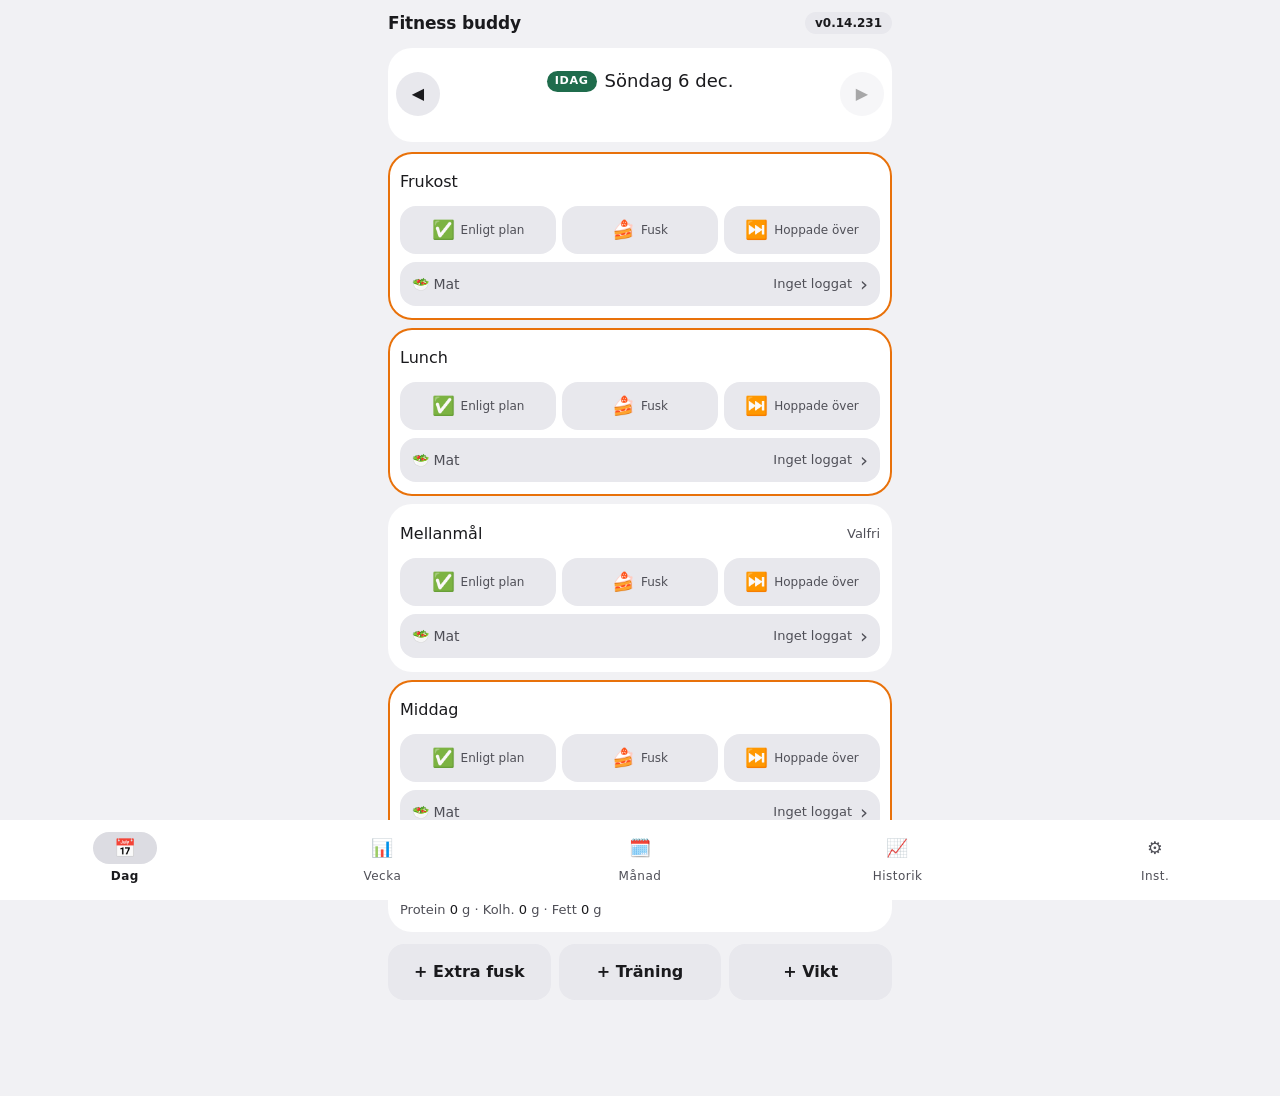
==== simple-nutrition.html @ 31f04234 "Vikt kan tas bort igen (Ta bort i popupen, Ångra); sparade makromål syns i Idag; UI-testerna följer " ====
<!doctype html>
<!-- simple-nutrition v0.14.231 as one file. Generated by tools/build-single.mjs - do not edit; change the source files and rebuild. -->
<html lang="sv">
<head>
  <meta charset="utf-8">
  <meta name="viewport" content="width=device-width, initial-scale=1, maximum-scale=1, viewport-fit=cover">
  <meta http-equiv="Content-Security-Policy" content="default-src 'none'; script-src 'self' 'unsafe-inline'; style-src 'self' 'unsafe-inline'; connect-src 'none'; img-src 'self' data:; object-src 'none'; base-uri 'none'; form-action 'none'; require-trusted-types-for 'script'">
  <meta name="referrer" content="no-referrer">
  <meta name="color-scheme" content="light dark">
  <meta name="theme-color" content="#f1f1f4" media="(prefers-color-scheme: light)">
  <meta name="theme-color" content="#0e0e10" media="(prefers-color-scheme: dark)">
  <title>Fitness buddy</title>
  <link rel="icon" href="[data-uri]">
  <link rel="apple-touch-icon" href="[data-uri]">
  <style>
/* Bara mobil (beslut 2026-11-09): en kolumn, bottenmeny; bredare skärmar visar samma vy centrerad. */
/* Material 3 – shared creator style (see ../STIL.md). Seed colour: #2f7d5b (grön, som follow-diet-tracker – beslut 2026-11-09). */
:root {
  /* M3 roles */
  --primary: #1f6c4c; --on-primary: #ffffff;
  --primary-container: #a8f2cb; --on-primary-container: #002113;
  --surface: #f5fbf5; --surface-container: #e9efe9; --surface-container-high: #e3eae3;
  --secondary-container: #cfe9db; --on-secondary-container: #0b1f15;
  --on-surface: #171d1a; --on-surface-variant: #404943; --outline: #707973; --outline-variant: #c0c9c1;
  /* Legacy names used across the app, mapped onto roles */
  --bg: var(--surface); --card: var(--surface-container); --fg: var(--on-surface); --muted: var(--on-surface-variant);
  --line: var(--outline-variant); --accent: var(--primary); --accent-soft: var(--primary-container);
  /* Semantic outcome colours */
  --ok: #1f6c4c; --dev: #8a5a00; --cheat: #9a4058; --skip: #707973;
  --r-xs: 4px; --r-sm: 8px; --r-md: 12px; --r-lg: 20px; --r-xl: 28px; --r-full: 999px; /* shape scale, see ../STIL.md */
  color-scheme: light dark;
  --font: Roboto, "Roboto Flex", system-ui, -apple-system, "Segoe UI", sans-serif;
}
@media (prefers-color-scheme: dark) {
  :root {
    --primary: #8cd5b0; --on-primary: #003824;
    --primary-container: #005237; --on-primary-container: #a8f2cb;
    --surface: #0e0e10; --surface-container: #1a1a1d; --surface-container-high: #26262a;
    --secondary-container: #3a3a40; --on-secondary-container: #f2f2f4;
    --on-surface: #ececee; --on-surface-variant: #babac1; --outline: #7c7c84; --outline-variant: #34343a;
    --ok: #8cd5b0; --dev: #ffb95c; --cheat: #ffb1c3; --skip: #8c8c94;
  }
}
* { box-sizing: border-box; }
html { -webkit-text-size-adjust: 100%; }
body { margin: 0; background: var(--bg); color: var(--fg); font: 16px/1.5 var(--font);
  padding: env(safe-area-inset-top) 16px calc(96px + env(safe-area-inset-bottom)); max-width: 520px; margin-inline: auto;
  -webkit-tap-highlight-color: transparent; }
button, input { font: inherit; color: inherit; }
button { cursor: pointer; }
:focus-visible { outline: 3px solid var(--primary); outline-offset: 2px; }

/* Top app bar */
#status { padding-top: 8px; font-size: .75rem; color: var(--on-surface-variant); }
#status:empty { display: none; }
#status.error { color: var(--on-surface); font-weight: 600; }
.topbar { display: flex; align-items: center; justify-content: space-between; padding: 12px 0 6px; }
.brand { font-weight: 400; color: var(--on-surface); font-size: 1.375rem; }
.version { font-size: .7rem; font-weight: 500; font-variant-numeric: tabular-nums;
  color: var(--on-primary-container); background: var(--primary-container); }

.stepper { display: flex; align-items: center; gap: 8px; margin-top: 8px; }
.step-title { flex: 1; min-height: 48px; background: none; border: 0; font-weight: 500; font-size: 1.125rem; border-radius: var(--r-md); }
.icon { width: 48px; height: 48px; border-radius: 50%; border: 0; background: var(--surface-container-high); color: var(--on-surface); }
.icon:disabled, .cal-day:disabled { opacity: .38; cursor: default; }
.streak { text-align: center; color: var(--muted); font-size: .875rem; margin-bottom: 8px; }
.plan { background: var(--primary-container); color: var(--on-primary-container); border-radius: var(--r-lg); padding: 12px 16px; margin: 0 0 12px; font-size: .875rem; white-space: pre-wrap; }

/* Cards: tonal surface, no border */
.card { background: var(--card); border: 0; border-radius: var(--r-lg); }
.slots { list-style: none; margin: 0; padding: 0; display: grid; gap: 10px; }
.slot:not(.logged) .slot-head { cursor: default; }
.muted { color: var(--muted); font-size: .875rem; }
.tag { font-size: .8rem; font-weight: 500; padding: 4px 12px; border-radius: var(--r-sm); background: var(--surface-container-high); white-space: nowrap; overflow: hidden; text-overflow: ellipsis; max-width: 65%; }
.tag-followed { color: var(--ok); } .tag-cheat { color: var(--cheat); } .tag-skipped { color: var(--skip); }
.oc-followed.on { color: var(--ok); background: color-mix(in srgb, var(--ok) 18%, var(--card)); }
.oc-cheat.on { color: var(--cheat); background: color-mix(in srgb, var(--cheat) 18%, var(--card)); }
.oc-skipped.on { color: var(--skip); background: color-mix(in srgb, var(--skip) 18%, var(--card)); }

/* Filter chips */
.chips { display: flex; flex-wrap: wrap; gap: 8px; margin-top: 12px; }
.chip { min-height: 32px; padding: 0 16px; border-radius: var(--r-sm); border: 1px solid var(--outline-variant); background: none; font-size: .875rem; font-weight: 500; color: var(--on-surface-variant); }
.chip.on { background: var(--primary-container); border-color: transparent; color: var(--on-primary-container); }
.note { display: grid; gap: 4px; margin-top: 12px; font-size: .8rem; color: var(--muted); }
.note input { min-height: 48px; padding: 0 16px; border-radius: var(--r-sm) var(--r-sm) 0 0; border: 0; border-bottom: 1px solid var(--outline); background: var(--surface-container-high); font-size: 1rem; color: var(--fg); }
.note input:focus { border-bottom: 2px solid var(--primary); outline: none; }
.row-actions { display: flex; justify-content: space-between; margin-top: 8px; }
.link { background: none; border: 0; min-height: 40px; padding: 0 12px; border-radius: var(--r-md); color: var(--primary); font-weight: 500; }
.link.danger { color: var(--cheat); }

.weigh { margin-bottom: 12px; background: var(--primary-container); color: var(--on-primary-container); }
.weigh .muted { color: inherit; opacity: .8; }
.weigh-row { display: flex; align-items: center; gap: 8px; margin-top: 8px; }
.weigh-row input { width: 120px; min-height: 48px; padding: 0 16px; border-radius: var(--r-sm) var(--r-sm) 0 0; border: 0; border-bottom: 1px solid var(--outline); background: var(--surface); font-size: 1.1rem; color: var(--fg); }
.weigh-row input:focus { border-bottom: 2px solid var(--primary); outline: none; }
.saved { color: var(--ok); font-size: .875rem; }
.weigh .saved { color: inherit; }

.extra { width: 100%; min-height: 56px; margin-top: 12px; border-radius: var(--r-md); border: 0; background: var(--surface-container-high); }
.summary { text-align: center; color: var(--muted); margin: 16px 0 8px; }
.summary strong { color: var(--fg); }

/* Navigation bar with pill indicator */
.tabbar { position: fixed; display: flex; justify-content: space-around;
  padding: 12px 4px calc(16px + env(safe-area-inset-bottom)); }
.tab { display: flex; flex-direction: column; align-items: center; font-size: .75rem; font-weight: 500; color: var(--on-surface-variant); min-width: 56px; justify-content: center; text-decoration: none; }
.tab span { display: grid; place-items: center; border-radius: var(--r-md); font-size: 1.1rem; transition: background .2s; }
.tab.on { font-weight: 700; }

@media (prefers-reduced-motion: reduce) { * { transition: none !important; } }

.step-title small { display: block; font-weight: 400; font-size: .8rem; color: var(--muted); }
h2 { font-size: .75rem; font-weight: 500; letter-spacing: .06em; text-transform: uppercase; color: var(--muted); margin: 0 0 8px; }
h2 small { font-weight: 400; font-size: .75rem; text-transform: none; letter-spacing: 0; }
main .card + .card, main .stepper + .card { margin-top: 10px; }
.small { font-size: .875rem; } .center { text-align: center; }
.delta { font-weight: 500; } .delta.down { color: var(--ok); } .delta.up { color: var(--cheat); }

.stats { display: grid; grid-template-columns: repeat(2, minmax(0, 1fr)); gap: 10px; }
.stat { display: grid; justify-items: center; text-align: center; font-size: .8rem; color: var(--muted); }
.stat-n { font-weight: 400; line-height: 1.2; color: var(--fg); font-variant-numeric: tabular-nums; }

.bars { list-style: none; padding: 0; margin: 0; display: grid; gap: 8px; }
.bars li { display: grid; grid-template-columns: 7.5em 1fr 2em; align-items: center; gap: 8px; font-size: .875rem; }
.bar { width: 100%; height: 12px; } .bar rect { fill: var(--dev); rx: 4px; }

.dot { width: 24px; height: 24px; border-radius: 50%; }
.good { background: var(--ok); } .mid { background: var(--dev); } .low { background: var(--cheat); } .none { background: var(--surface-container-high); }

.cal-head, .cal { display: grid; grid-template-columns: repeat(7, minmax(0, 1fr)); gap: 4px; }
.cal-head span { text-align: center; font-size: .75rem; font-weight: 500; color: var(--muted); }
.cal-day { aspect-ratio: 1; border: 0; border-radius: 50%; font-size: .875rem; font-variant-numeric: tabular-nums; position: relative; color: var(--fg); }
.cal-day.good, .cal-day.low, .cal-day.mid { color: var(--surface); }
.cal-day.future { background: none; color: var(--muted); }
.cal-day.is-today { outline: 2px solid var(--primary); outline-offset: 2px; }
.cal-day.weighed::after { content: ''; position: absolute; right: 3px; top: 3px; width: 6px; height: 6px; border-radius: 50%; background: var(--fg); opacity: .7; }
.legend { display: flex; flex-wrap: wrap; align-items: center; gap: 4px 12px; font-size: .75rem; color: var(--muted); margin-top: 12px; }
.lg { display: inline-block; width: 10px; height: 10px; border-radius: 50%; margin-right: -6px; }
.lg-weigh { border-radius: 50%; background: var(--fg); opacity: .7; width: 6px; height: 6px; }

.chart { width: 100%; height: auto; display: block; }
.chart .ax { font-size: 9px; fill: var(--muted); }
.chart .grid { stroke: var(--line); stroke-width: 1; }
.clear-day { margin: 0 0 8px; }
.clear-day .link { font-size: .875rem; }
.good-t { color: var(--ok); } .mid-t { color: var(--dev); } .low-t { color: var(--cheat); }
.chart .w-line { fill: none; stroke: var(--accent); stroke-width: 2.5; stroke-linejoin: round; stroke-linecap: round; }
.w-sum p { margin: 2px 0 0; }
.w-sum .delta:not(.down), .wk-table .delta:not(.down) { color: var(--muted); }
.wk-table { width: 100%; border-collapse: collapse; font-size: .875rem; font-variant-numeric: tabular-nums; }
.wk-table th, .wk-table td { padding: 7px 4px; text-align: right; white-space: nowrap; }
.wk-table th:first-child, .wk-table td:first-child { text-align: left; }
.wk-table thead th { font-weight: 500; color: var(--muted); border-bottom: 1px solid var(--line); }
.wk-table tbody tr { cursor: pointer; border-bottom: 1px solid var(--line); }
.wk-table tbody tr:last-child { border-bottom: 0; }
.wk-open { font-weight: 500; padding: 0; }
.wk-open small { color: var(--muted); font-weight: 400; }

.edit-list { list-style: none; padding: 0; margin: 0; display: grid; gap: 8px; }
.edit-list li { display: flex; gap: 8px; align-items: center; }
.edit-list input, select, textarea { flex: 1; min-height: 48px; padding: 0 16px; border-radius: var(--r-sm) var(--r-sm) 0 0; border: 0; border-bottom: 1px solid var(--outline); background: var(--surface-container-high); font-size: 1rem; color: var(--fg); width: 100%; }
.edit-list input:focus, select:focus, textarea:focus { border-bottom: 2px solid var(--primary); outline: none; }
textarea { padding: 12px 16px; resize: vertical; font: inherit; }
.icon.sm { width: 40px; height: 40px; flex: none; background: none; }
.icon.danger { color: var(--cheat); }
.range { display: grid; gap: 8px; } .range input { width: 100%; accent-color: var(--accent); }
.primary { width: 100%; min-height: 48px; border: 0; border-radius: var(--r-md); background: var(--primary); color: var(--on-primary); font-weight: 500; }

.weigh p { margin: 2px 0 0; }
.extra-w { margin: 8px 0 0; }
.chart .w-dot-extra { fill: var(--card); stroke: var(--accent); stroke-width: 1.5; }

/* ---------- Shared components: <dialog> + snackbar (see ../STANDARD.md) ---------- */
dialog { border: 0; border-radius: var(--r-xl); padding: 24px; width: min(360px, calc(100vw - 32px)); background: var(--surface-container-high); color: var(--on-surface); }
dialog::backdrop { background: rgba(0,0,0,.4); }
dialog h2 { margin: 0 0 4px; font-size: 1.375rem; font-weight: 400; }
.dlg-actions { display: flex; justify-content: flex-end; gap: 8px; margin-top: 16px; }
.dlg-actions button { min-height: 48px; padding: 0 20px; border: 0; border-radius: var(--r-md); font-weight: 500; }
.btn-text { background: transparent; color: var(--primary); }
.btn-danger { background: #ba1a1a; color: #fff; }
.dlg-actions .wd-del { margin-right: auto; color: var(--cheat); }
#snackbar { position: fixed; left: 50%; transform: translateX(-50%); bottom: calc(96px + env(safe-area-inset-bottom)); z-index: 60; display: flex; align-items: center; gap: 8px; width: min(560px, calc(100vw - 32px)); padding: 4px 8px 4px 16px; border-radius: var(--r-sm); background: var(--on-surface); color: var(--surface); box-shadow: 0 4px 12px rgba(0,0,0,.25); }
#snackbar[hidden] { display: none; }
#snack-text { flex: 1; padding: 10px 0; }
#snack-action { min-height: 40px; padding: 0 12px; border: 0; border-radius: var(--r-md); background: transparent; color: var(--primary-container); font-weight: 500; }
#snack-action[hidden] { display: none; }

/* Data: export/import text boxes (U5) */
.btn-filled { background: var(--primary); color: var(--on-primary); }
.data-box { display: grid; gap: 4px; margin-top: 8px; color: var(--muted, inherit); }
.data-box textarea { min-height: 96px; font: .8125rem/1.4 ui-monospace, Consolas, monospace; }
.import-error { color: #ba1a1a; min-height: 1.2em; margin: 4px 0 0; }
@media (prefers-color-scheme: dark) { .import-error { color: #ffb4ab; } }

/* Idag-markering + ihopfälld vikt (se HANDOFF.md) */
.today-badge { display: inline-block; vertical-align: middle; margin-right: 8px; padding: 2px 8px; border-radius: var(--r-sm);
  background: var(--primary); color: var(--on-primary); font-size: .7rem; font-weight: 700; letter-spacing: .06em; }
.stepper.not-today .step-title { color: var(--on-surface-variant); }
.streak { display: flex; justify-content: center; align-items: center; gap: 4px; min-height: 28px; }
.back-today { min-height: 28px; padding: 0 8px; border-radius: var(--r-sm); background: none; color: var(--primary); font-size: .875rem; }main .weigh-done { margin-bottom: 8px; padding: 4px 14px; }
.weigh-done summary { cursor: pointer; min-height: 40px; padding: 0 2px; display: flex; align-items: center; gap: 8px; font-weight: 500; }
.weigh-done summary::-webkit-details-marker { display: none; }
.weigh-done summary::after { content: 'Ändra'; margin-left: auto; color: var(--primary); font-size: .875rem; }
.weigh-done[open] summary::after { content: 'Stäng'; }
.weigh-done .check { color: var(--ok); font-weight: 700; }
.weigh-save { margin-left: 4px; min-height: 40px; padding: 0 16px; background: var(--primary); color: var(--on-primary); font-size: .9375rem; }
main .weigh { padding: 10px 14px; margin-bottom: 8px; }
main .weigh p.small { font-size: .8rem; line-height: 1.35; }
main .weigh-row { margin-top: 6px; }
main .weigh-row input { width: 100px; min-height: 40px; padding: 0 12px; font-size: 1rem; }
.slots:has(.slot.logged) { gap: 6px; }
.slot.logged { padding: 4px 14px; }
.slot.logged .tag { padding: 2px 10px; }
.weigh-done p { margin: 4px 0 0; }
.weigh-done .weigh-row { margin-bottom: 8px; }

/* Träning (se HANDOFF.md) */
.workout-done .w-text { overflow: hidden; text-overflow: ellipsis; white-space: nowrap; }
.workout-done .row-actions { margin: 0 0 6px; }
main .workout-new { margin-bottom: 8px; padding: 10px 14px; }
.workout-new .chips { margin-top: 0; }
.w-cardio input { width: 110px; }
.workout-new .row-actions { align-items: center; margin-top: 4px; }
.workout-new .import-error:empty { display: none; }
.weigh-save:disabled { opacity: .38; cursor: default; }
.workouts:not(:empty) { margin-top: 8px; }
.workouts > .card + .card { margin-top: 0; }
.add-row { display: grid; grid-template-columns: 1fr 1fr 1fr; gap: 8px; }
.add-row { margin-top: 12px; }
.add-row .extra { display: flex; flex-direction: column; align-items: center; justify-content: center; gap: 0; line-height: 1.25;
  margin: 0; min-height: 56px; height: 100%; padding: 6px 8px; }
.add-row .extra:disabled { opacity: .38; cursor: default; }
.extra-train .w-goal { margin: 0; font-size: .75rem; }
.w-goal { margin-left: auto; font-size: .875rem; color: var(--muted); font-weight: 500; font-variant-numeric: tabular-nums; }
.w-goal .reached, .goal-ok { color: var(--ok); }
.goal-h { margin-top: 16px; }
.goal-row + .goal-row { margin-top: 8px; }
.goal-row { display: flex; align-items: center; gap: 12px; margin-top: 12px; }
.goal-row span { flex: 1; } .goal-row select { flex: 0 0 auto; width: auto; }
.edit-list select.w-kind { flex: 0 0 auto; width: auto; padding: 0 8px; }
.cal-day.trained::before { content: ''; position: absolute; left: 50%; bottom: 3px; transform: translateX(-50%); width: 10px; height: 3px; border-radius: var(--r-xs); background: var(--fg); opacity: .7; }
.lg-train { border-radius: var(--r-xs); background: var(--fg); opacity: .7; width: 10px; height: 3px; }

/* Inställningar: hopfällbara sektioner */
main .set-sec { padding: 4px 14px; }
main .set-sec + .set-sec, main .set-sec + .help-wrap, main .set-sec + .card { margin-top: 8px; }
.set-group { margin: 20px 4px 8px; }
.set-sec > summary { display: flex; align-items: center; gap: 8px; min-height: 48px; cursor: pointer; list-style: none; }
.set-sec > summary::-webkit-details-marker { display: none; }
.set-sec > summary::before { content: '▸'; color: var(--muted); transition: transform .15s; }
.set-sec[open] > summary::before { transform: rotate(90deg); }
.set-title { font-weight: 500; }
.set-hint { margin-left: auto; color: var(--muted); font-size: .8125rem; text-align: right; overflow: hidden; text-overflow: ellipsis; white-space: nowrap; max-width: 60%; }
.set-body { padding: 4px 0 12px; }
.set-body > .goal-h:first-child { margin-top: 0; }
main .help-wrap > summary.help-title { padding: 0; margin: 0; }
.help-wrap[open] { padding-bottom: 8px; }

/* Hjälp: in-app manual */
.help-wrap > summary.help-title { padding: 6px 0; min-height: 40px; font-weight: 500; border: 0; }
.help-wrap[open] > summary.help-title { margin-bottom: 4px; }
main .help-wrap { margin-top: 10px; }
.help details { border-top: 1px solid var(--outline-variant); }
.help summary { padding: 13px 0; cursor: pointer; font-weight: 500; }
.help details p { margin: 0 0 8px; font-size: .9375rem; }
.help img.shot { display: block; width: 100%; max-width: 320px; height: auto; margin: 4px 0 12px; border: 1px solid var(--outline-variant); border-radius: var(--r-md); }

/* Data: backup file (U5) – file buttons first, the text boxes folded under "Visa som text" */
.data-actions { display: flex; flex-wrap: wrap; gap: 8px; margin-top: 12px; }
.btn-file { position: relative; display: inline-flex; align-items: center; justify-content: center; flex: 1 1 10rem; min-height: 48px; padding: 0 16px;
  border: 0; border-radius: var(--r-md); background: var(--surface-container-high); color: var(--on-surface); font-weight: 500; cursor: pointer; }
.btn-file.btn-filled { background: var(--primary); color: var(--on-primary); }
.btn-file input { position: absolute; inset: 0; width: 100%; height: 100%; opacity: 0; cursor: pointer; }
.btn-file:focus-within { outline: 3px solid var(--primary); outline-offset: 2px; }
.data-text { margin: 4px 0 8px; }
.data-text > summary { cursor: pointer; min-height: 40px; padding: 8px 0; color: var(--primary); font-weight: 500; }
/* ---------- Simple nutrition: Idag (summa, måltider, poster) ---------- */
.sum-card { margin-top: 8px; }
.sum-top { display: flex; align-items: baseline; justify-content: space-between; gap: 8px; font-variant-numeric: tabular-nums; }
.sum-big { color: var(--muted); font-size: .9375rem; }
.sum-big strong { color: var(--fg); font-weight: 500; }
.sum-left { font-weight: 500; color: var(--ok); }
.sum-left.over { color: var(--dev); background: none; font-weight: 600; }
.kbar { display: block; width: 100%; height: 8px; margin: 8px 0 6px; }
.kbar-bg { fill: var(--surface-container-high); }
.kbar-fill { fill: var(--primary); } .kbar-fill.over { fill: var(--outline); }
.macros { margin: 0; font-size: .8125rem; color: var(--muted); font-variant-numeric: tabular-nums; }
.macros strong { color: var(--fg); font-weight: 500; }
.meals { display: grid; gap: 8px; margin: 8px 0; }
main .meals > .card + .card { margin-top: 0; }
.meal-head { display: flex; justify-content: space-between; align-items: center; min-height: 36px; }
.meal-name { font-weight: 500; }
.meal-kcal { font-variant-numeric: tabular-nums; color: var(--muted); font-size: .875rem; }
.meal.empty { display: flex; align-items: center; justify-content: space-between; }
.meal.empty .meal-head { flex: 1; gap: 8px; justify-content: flex-start; }
.posts { list-style: none; margin: 0; padding: 0; }
.posts li + li { border-top: 1px solid var(--line); }
.post-head, .food-row { display: flex; align-items: center; justify-content: space-between; gap: 8px; width: 100%; min-height: 44px;
  background: none; border: 0; padding: 6px 2px; text-align: left; }
.post-name { min-width: 0; overflow: hidden; text-overflow: ellipsis; }
.post-name small { display: block; color: var(--muted); font-size: .75rem; }
.post-kcal { flex: none; font-variant-numeric: tabular-nums; font-size: .875rem; }
.post.open { background: color-mix(in srgb, var(--primary-container) 35%, transparent); border-radius: var(--r-sm); }
.post-edit { display: grid; grid-template-columns: 1fr 1fr; gap: 8px; padding: 0 4px 6px; }
.post-edit .row-actions, .post-edit .import-error { grid-column: 1 / -1; }
.post-edit .import-error:empty { display: none; }
.field { display: grid; gap: 2px; font-size: .75rem; color: var(--muted); }
.field input, .field select, .pick-row input, .num-in { min-height: 44px; padding: 0 12px; border: 0; border-bottom: 1px solid var(--outline);
  border-radius: var(--r-sm) var(--r-sm) 0 0; background: var(--surface-container-high); font-size: 1rem; color: var(--fg); width: 100%; }
.add-btn { padding: 0 4px; min-height: 36px; font-size: .875rem; }

/* Lägg till */
.add-top { display: flex; align-items: center; gap: 8px; margin: 8px 0; }
.add-title { font-size: 1.125rem; font-weight: 500; margin: 0; }
.segs { display: grid; grid-template-columns: 1fr 1fr; border: 1px solid var(--outline); border-radius: var(--r-md); overflow: hidden; margin-bottom: 8px; }
.seg { min-height: 40px; border: 0; background: none; font-weight: 500; font-size: .875rem; }
.seg + .seg { border-left: 1px solid var(--outline); }
.seg.on { background: var(--primary-container); color: var(--on-primary-container); }
.search { width: 100%; min-height: 48px; padding: 0 16px; margin-bottom: 8px; border: 0; border-bottom: 1px solid var(--outline);
  border-radius: var(--r-sm) var(--r-sm) 0 0; background: var(--surface-container-high); font-size: 1rem; color: var(--fg); }
.search:focus, .field input:focus, .pick-row input:focus, .num-in:focus { border-bottom: 2px solid var(--primary); outline: none; }
.results { padding: 4px 12px; }
.results > .muted { margin: 8px 0; }
.pick h2 { font-size: 1.125rem; text-transform: none; letter-spacing: 0; color: var(--fg); font-weight: 500; }
.pick .chips { margin-top: 4px; }
.pick-row { display: flex; align-items: center; gap: 8px; margin-top: 12px; }
.pick-row input { width: 110px; flex: none; font-size: 1.25rem; }
.unit-chips { margin-top: 0; }
.pick-sum { font-size: 1.25rem; font-weight: 500; margin: 12px 0 0; font-variant-numeric: tabular-nums; }
.pick .row-actions { align-items: center; margin-top: 12px; }
.pick .import-error:empty { display: none; }
.num-in { width: 120px; flex: none; }

/* Rätter, egna produkter, sökord (v0.2–v0.4) */
.segs3 { grid-template-columns: 1fr 1fr 1fr; }
.dish-ed .segs { margin: 12px 0 0; }
.dish-nums { display: grid; grid-template-columns: 1fr 1fr; gap: 8px; margin-top: 10px; }
.dish-h { margin: 16px 0 6px; }
.ing-name { flex: 1; min-width: 0; overflow-wrap: anywhere; font-size: .9375rem; line-height: 1.3; }
.edit-list input.ing-g { flex: 0 0 76px; width: 76px; padding: 0 8px; text-align: right; min-height: 40px; }
.dish-sum { margin: 12px 0 0; font-variant-numeric: tabular-nums; }
.dish-sum strong { font-size: 1.25rem; font-weight: 500; }
.dish-sum small { display: block; color: var(--muted); }
.guide { margin-top: 12px; border-top: 1px solid var(--line); }
.guide summary { cursor: pointer; min-height: 40px; padding: 8px 0; color: var(--primary); font-weight: 500; }
.guide ol { margin: 0 0 8px; padding-left: 20px; font-size: .875rem; }
.dish-ed .row-actions { align-items: center; margin-top: 12px; }
.dish-ed .import-error:empty, .set-body .import-error:empty { display: none; }
.own-row { display: flex; align-items: center; gap: 8px; padding: 4px 0; }
.own-row .post-name { flex: 1; }
.own-form { display: grid; grid-template-columns: repeat(4, minmax(0, 1fr)); gap: 6px; margin-top: 8px; }
.own-form input { min-height: 44px; padding: 0 8px; border: 0; border-bottom: 1px solid var(--outline); border-radius: var(--r-sm) var(--r-sm) 0 0;
  background: var(--surface-container-high); font-size: .9375rem; color: var(--fg); width: 100%; }
.own-form #f-name { grid-column: 1 / -1; }
.own-form #f-unit, .own-form #f-ug { grid-column: span 2; }
.small-link { font-size: .8125rem; padding: 0 4px; min-height: 36px; margin-top: 4px; }
.pick .pick-row + .pick-row { margin-top: 8px; }
.pick .pick-row #alias-word { width: auto; flex: 1; font-size: 1rem; }
.over { background: var(--outline); }
.cal-day.over { color: var(--surface); }
.wk-table td .delta { font-weight: 400; }
.meal-head { gap: 8px; }
.meal-head .meal-name { flex: 1; }
.meal-dish { min-height: 32px; min-width: 40px; padding: 0 6px; border: 0; border-radius: var(--r-md); background: var(--surface-container-high); font-size: .875rem; }

/* Vanor i fokus (beslut 2026-11-09): utfall per måltid som i follow-diet-tracker, maten hopfälld under */
.hab { display: grid; grid-template-columns: repeat(3, minmax(0, 1fr)); gap: 6px; margin: 6px 0 4px; }
.hab-b { display: flex; align-items: center; justify-content: center; gap: 6px; min-height: 48px; border: 0; border-radius: var(--r-md); background: var(--surface-container-high); font-size: 1.15rem; transition: transform .1s; }
.hab-b small { font-size: .75rem; font-weight: 500; color: var(--muted); }
.hab-b:active { transform: scale(.96); }
.hab-b.on { box-shadow: inset 0 0 0 2px currentColor; }
.hab-b.on small { color: inherit; }
.hab-b.oc-followed.on { color: var(--ok); background: color-mix(in srgb, var(--ok) 18%, var(--card)); }
.hab-b.oc-cheat.on { color: var(--cheat); background: color-mix(in srgb, var(--cheat) 18%, var(--card)); }
.hab-b.oc-skipped.on { color: var(--skip); background: color-mix(in srgb, var(--skip) 18%, var(--card)); }
.hab-chips { margin: 6px 0 4px; }
.hab-note { width: 100%; min-height: 40px; margin: 4px 0; padding: 0 12px; border: 0; border-bottom: 1px solid var(--outline); border-radius: var(--r-sm) var(--r-sm) 0 0; background: var(--surface-container-high); color: var(--fg); font-size: .9375rem; }
.meal { padding: 8px 14px 4px; }
.meal-food { margin-top: 6px; }
.meal-food > summary { display: flex; align-items: center; gap: 8px; cursor: pointer; list-style: none; }
.meal-food > summary::-webkit-details-marker { display: none; }
.meal-food > summary::before { transition: transform .15s; }
.meal-food[open] > summary::before { transform: rotate(90deg); }
.meal-food > summary .meal-kcal { margin-left: auto; }
.meal-foot { display: flex; align-items: center; justify-content: space-between; gap: 8px; padding-bottom: 4px; }
.meal-foot .meal-dish { font-size: .8125rem; padding: 0 10px; }
.extra-card .meal-head { gap: 8px; }
.extra-card .meal-head .icon { margin-left: auto; }
.sum-card { padding: 8px 14px; }
.sum-big strong { font-size: 1.25rem; }
.set-group-wrap { margin-top: 10px; }
.set-group-wrap > summary.set-group { display: flex; align-items: center; gap: 8px; min-height: 48px; margin: 0; padding: 0 4px; cursor: pointer; list-style: none; font-size: .875rem; }
.set-group-wrap > summary::-webkit-details-marker { display: none; }
.set-group-wrap > summary::before { content: "▸"; color: var(--muted); transition: transform .15s; }
.set-group-wrap[open] > summary::before { transform: rotate(90deg); }
.set-gtitle { color: var(--fg); font-weight: 500; }
main .set-group-wrap > .card + .card, main .set-group-wrap > .set-sec + .set-sec { margin-top: 10px; }
.set-group-wrap[open] { padding-bottom: 4px; }
.save-row { display: flex; justify-content: flex-end; margin-top: 8px; }
.goal-row .weigh-save { flex: none; }
.back-today { border: 0; font-weight: 500; }
.back-today:hover { background: var(--surface-container-high); }
.wk-table td:first-child { width: 3.5em; }
/* Inget i vyerna får bli bredare än skärmen (sidledsrullning på mobil, 2026-11-10). */
main, main .card, main section, .edit-list li > * { min-width: 0; }
main { overflow-wrap: anywhere; }
html, body { overflow-x: clip; }
/* Kortordning (v0.6.0) */
.lay-list li { min-height: 44px; }
.lay-name { flex: 1; min-width: 0; font-size: .9375rem; }
.lay-list li.l-off .lay-name { color: var(--muted); text-decoration: line-through; }
.lay-list .lay-eye { color: var(--primary); }
.lay-list li.l-off .lay-eye { color: var(--muted); }
.set-body > .lay-h:first-of-type { margin-top: 8px; }
/* Ifylld måltid hopfälld till en rad (v0.5.10) */
/* Kompakt viktkort (v0.5.14) – Vecka och Trend */
main .w-card { padding: 10px 14px; }
.w-row { display: flex; align-items: baseline; gap: 10px; font-variant-numeric: tabular-nums; }
.w-label { font-size: .75rem; font-weight: 500; letter-spacing: .06em; text-transform: uppercase; color: var(--muted); }
.w-now { font-size: 1.375rem; font-weight: 500; }
.w-chg { margin-left: auto; font-size: 1rem; font-weight: 500; }
.w-chg small { color: var(--muted); font-weight: 400; font-size: .8125rem; }
.w-card .delta:not(.down) { color: var(--muted); }
.w-sub { margin: 0; font-size: .8125rem; color: var(--muted); }
.w-sub.kd-down { color: var(--ok); }
.w-card .chart { margin-top: 8px; }
.w-card .legend { margin-top: 4px; }
dialog h2 { text-transform: none; letter-spacing: 0; color: var(--fg); }
.bk-status { margin: 12px 0 0; font-size: .875rem; font-weight: 500; }
.bk-status small { display: block; font-weight: 400; color: var(--dev); }
/* Historik: följsamhet i viktkortet (v0.6.2) */
.ov-stats { display: grid; grid-template-columns: repeat(4, minmax(0, 1fr)); gap: 4px; margin-top: 10px; padding-top: 10px; border-top: 1px solid var(--line); text-align: center; }
.w-card > .ov-stats:first-child { margin-top: 0; padding-top: 0; border-top: 0; }
.ov-s strong { display: block; font-size: 1.25rem; font-weight: 500; line-height: 1.3; font-variant-numeric: tabular-nums; }
.ov-s span { font-size: .75rem; color: var(--muted); }
.w-spark { flex: 1; min-width: 40px; height: 26px; align-self: center; }
.w-spark .sp-wk { stroke: var(--line); stroke-width: 1; vector-effect: non-scaling-stroke; stroke-dasharray: 2 2; }
.w-spark .sp-line { fill: none; stroke: var(--accent); stroke-width: 1.5; vector-effect: non-scaling-stroke; stroke-linejoin: round; opacity: .8; }
/* Punkter som noll-långa linjer med runda ändar – förblir runda trots preserveAspectRatio=none (v0.5.17) */
.w-spark .sp-base, .w-spark .sp-last { stroke-linecap: round; vector-effect: non-scaling-stroke; }
.w-spark .sp-base { stroke: var(--muted); stroke-width: 6px; }
.w-spark .sp-last { stroke: var(--accent); stroke-width: 8px; }
.w-spark + .w-chg { margin-left: 0; }
.day-table { table-layout: fixed; }
.day-table th:nth-child(1), .day-table td:nth-child(1) { width: 2.8em; }
.day-table th:nth-child(2), .day-table td:nth-child(2) { width: 3.6em; }
.day-table th:nth-child(4), .day-table td:nth-child(4) { width: 3.6em; }
.day-table th:nth-child(5), .day-table td:nth-child(5) { width: 3.2em; }
.day-table th:nth-child(3), .day-table td.dt-train { text-align: left; overflow: hidden; text-overflow: ellipsis; padding-left: 8px; }
.day-table tr.is-today td:first-child { color: var(--primary); }
.meal-done { padding: 2px 14px; }
.meal-empty { padding: 2px 14px; }
.meal-done > summary { list-style: none; cursor: pointer; min-height: 48px; }
.meal-empty > summary { list-style: none; cursor: pointer; min-height: 48px; }
.meal-done > summary::-webkit-details-marker { display: none; }
.meal-empty > summary::-webkit-details-marker { display: none; }
.meal-empty > summary { justify-content: flex-start; }
.meal-empty > summary .fill-tag { margin-left: auto; }
.meal-empty > summary::after { content: "▸"; color: var(--muted); }
.meal-empty:not(:has(.fill-tag)) > summary::after { margin-left: auto; }
.meal-empty[open] { padding: 8px 14px 4px; }
.meal-empty[open] > summary::after { content: "▾"; }
.meal-done > summary .meal-name { min-width: 0; }
.meal-done > summary .tag { max-width: 45%; flex: none; }
.meal-done > summary .meal-kcal { flex: none; }
.meal-done .meal-what { display: block; font-size: .8125rem; font-weight: 400; color: var(--muted); overflow: hidden; text-overflow: ellipsis; white-space: nowrap; }
.meal-done[open] { padding: 8px 14px 4px; }
.meal-done[open] .meal-what { display: none; }
/* Loggad mat syns tydligt i hopfälld rad */
.meal-food > summary .food-label { min-width: 0; overflow: hidden; text-overflow: ellipsis; white-space: nowrap; }
.meal-food.has-food > summary { color: var(--fg); font-weight: 500; }
.meal-food.has-food > summary .meal-kcal { color: var(--ok); font-weight: 500; flex: none; }
/* Lägg till: fyra flikar och Utemat (F3) */
.segs4 { grid-template-columns: repeat(4, minmax(0, 1fr)); }
.segs4 .seg { padding: 0 2px; }
/* Snabbval och fusknivåer (v0.9) */
.qsegs { margin: 4px 0 6px; }
.lvl { margin: 4px 0; }
.lvl-h { margin: 6px 0 0; font-size: .8125rem; color: var(--muted); }
.lvl .food-row.on { background: color-mix(in srgb, var(--cheat) 14%, transparent); border-radius: var(--r-sm); }
.lvl .food-row.on .post-name { color: var(--cheat); font-weight: 500; }
.check { display: flex; align-items: center; gap: 12px; min-height: 48px; margin: 4px 0; font-size: 1rem; color: var(--on-surface); cursor: pointer; }
.check input { width: 20px; height: 20px; margin: 0; accent-color: var(--primary); }
#pw-dialog [hidden] { display: none; }
/* v0.12.0: backup password – hidden username for password managers, colour-coded preview (colour is an extra cue only). */
.sr-only { position: absolute; width: 1px; height: 1px; padding: 0; margin: -1px; overflow: hidden; clip: rect(0 0 0 0); white-space: nowrap; border: 0; }
.pw-preview-row { display: flex; align-items: center; gap: 8px; }
.pw-preview { flex: 1; margin: 0; font-family: ui-monospace, Consolas, monospace; font-variant-numeric: slashed-zero; font-size: 1.05rem; letter-spacing: .04em; overflow-wrap: anywhere; }
.pw-digit { color: var(--primary); font-weight: 700; }
.pw-special { color: var(--dev); font-weight: 700; }
/* v0.14: Egen uppskattning i Snabbval */
.est-grid { display: grid; grid-template-columns: repeat(2, minmax(0, 1fr)); gap: 8px; margin: 8px 0; }
.est-field { display: grid; gap: 2px; font-size: .85rem; color: var(--muted, inherit); }
.est-field input { width: 100%; box-sizing: border-box; }
#est-name { box-sizing: border-box; }
.est-field { min-width: 0; }
.est-tip { margin: 0 0 8px; }
.pwd-show { margin: 4px 0; padding: 8px 12px; border-radius: var(--r-md); background: var(--surface-container-high); font-family: ui-monospace, monospace; font-size: 1rem; letter-spacing: .04em; overflow-wrap: anywhere; -webkit-user-select: text; user-select: text; }
.welcome-actions { display: flex; flex-wrap: wrap; gap: 8px; margin: 16px 0 4px; }
.welcome-actions > * { flex: 1 1 12rem; text-align: center; }

/* Sparat backup-lösenord: en liten ruta med Visa/Byt på samma rad */
.pwd-card { margin: 4px 0 8px; padding: 6px 6px 10px 14px; border-radius: var(--r-lg); background: var(--surface-container-high); }
.pwd-head { display: flex; align-items: center; gap: 2px; min-height: 44px; }
.pwd-head > span { flex: 1; font-weight: 500; }
.pwd-head .btn, .pwd-head .link { min-height: 40px; padding: 0 12px; }
.pwd-card .pwd-show { margin: 2px 8px 6px 0; background: var(--surface); }
.pwd-card .pwd-note { margin: 2px 8px 0 0; }

/* Markeringsläge i Idag (håll in en post) */
.post-head { -webkit-user-select: none; user-select: none; -webkit-touch-callout: none; }
.sel-bar { position: sticky; top: 0; z-index: 6; margin: 0 0 8px; padding: 4px; border-radius: var(--r-lg); background: var(--primary-container); color: var(--on-primary-container); box-shadow: 0 2px 6px rgba(0,0,0,.2); }
.sel-top { display: flex; align-items: center; gap: 2px; }
.sel-n { flex: 1; min-width: 0; white-space: nowrap; overflow: hidden; text-overflow: ellipsis; font-weight: 500; }
.sel-x, .sel-btn { min-height: 48px; min-width: 48px; padding: 0 10px; border: 0; border-radius: var(--r-md); background: transparent; color: inherit; font: inherit; font-weight: 500; }
.sel-btn:disabled { opacity: .4; }
.sel-btn.danger { color: #ba1a1a; }
@media (prefers-color-scheme: dark) { .sel-btn.danger { color: #ffb4ab; } }
.sel-copy { display: flex; align-items: flex-end; gap: 8px; padding: 4px 6px 6px; }
.sel-copy .field { flex: 1; }
.sel-box { flex: none; display: grid; place-items: center; width: 24px; height: 24px; margin-right: 4px; border: 2px solid var(--muted); border-radius: 6px; font-weight: 700; font-size: .875rem; }
.post.marked { background: var(--primary-container); border-radius: var(--r-sm); }
.post.marked .sel-box { background: var(--primary); border-color: var(--primary); color: var(--on-primary, #fff); }
.post-head .post-name { flex: 1; }
.meals { -webkit-user-select: none; user-select: none; -webkit-touch-callout: none; }

/* Byta kod (2026-11-15): tre knappar staplade, viktigast överst. */
#newcode-dialog .actions, #newcode-dialog .dlg-actions { display: flex; flex-direction: column-reverse; align-items: stretch; gap: 8px; }
#newcode-dialog .actions .spacer { display: none; }
#newcode-dialog .actions button, #newcode-dialog .dlg-actions button { width: 100%; margin: 0; }

/* Ladda ner från GitHub (2026-11-15) */
.dl-src { margin-top: 12px; }
.dl-src p { margin: 4px 0; }
.dl-src a { font-weight: 500; }
.dl-app { display: flex; flex-wrap: wrap; align-items: center; gap: 4px 16px; padding: 6px 0; border-bottom: 1px solid rgba(127,127,127,.2); }
.dl-app b { flex: 1 1 100%; font-weight: 500; }
.dl-src h3 { margin: 0 0 4px; font-size: 1rem; }
/* CSV-export (2026-11-15) */
.csv-row { margin: 8px 0; }
.csv-row p { margin: 2px 0 0; }

/* Material 3 Expressive + liquid glass (2026-11-17, same as Football, not soccer): neutral dark mode, colour only on controls. */
.version { border-radius: var(--r-full); padding: 5px 12px; }
.btn { border-radius: var(--r-full); }
#snackbar { bottom: calc(92px + env(safe-area-inset-bottom)); }
.tabbar { z-index: 40; inset: auto 12px calc(12px + env(safe-area-inset-bottom)) 12px; max-width: 496px; margin-inline: auto; padding: 6px 4px; border-radius: var(--r-full);
  background: color-mix(in srgb, var(--surface-container) 62%, transparent); -webkit-backdrop-filter: blur(18px) saturate(180%);
  border: 1px solid color-mix(in srgb, var(--on-surface) 12%, transparent); box-shadow: 0 8px 28px rgba(0,0,0,.28), inset 0 1px 0 color-mix(in srgb, #fff 14%, transparent); }
.tab { flex: 1; max-width: 88px; margin: 0 2px; padding: 4px 0; min-height: 52px; gap: 2px; border-radius: var(--r-full); transition: background .2s; }
.tab span, .tab.on span { width: auto; height: 30px; background: none; }
.tab.on { background: var(--secondary-container); color: var(--on-secondary-container); }
/* More width (2026-11-17): narrower page and card margins. */
body { padding-left: 8px; padding-right: 8px; }
.card { padding: 12px 12px; }
.tabbar { inset: auto 8px calc(10px + env(safe-area-inset-bottom)) 8px; }
/* Light mode neutral too (2026-11-17): white/grey surfaces, colour only on buttons and elements. */
@media (prefers-color-scheme: light) {
  :root {
    --surface: #f1f1f4; --surface-container: #ffffff; --surface-container-high: #e8e8ed;
    --secondary-container: #dcdce2; --on-secondary-container: #1a1a1d;
    --on-surface: #1a1a1d; --on-surface-variant: #4f4f57; --outline: #74747d; --outline-variant: #d6d6dc;
  }
}.extra { color: var(--on-surface); font-weight: 600; }
body { -webkit-font-smoothing: antialiased; -moz-osx-font-smoothing: grayscale; text-rendering: optimizeLegibility; }

/* Idag: dagrubriken är ett eget kort, som resten av vyn (2026-11-17) */
.day-head { margin-top: 8px; padding: 8px 8px 10px; }
.day-head .stepper { margin-top: 0; }
.day-head .icon { width: 44px; height: 44px; }
.day-head .streak { margin: 0; }
.day-head .streak > span { padding: 2px 12px; border-radius: 999px; background: var(--surface-container-high); color: var(--fg); font-weight: 500; }
main .day-head + * { margin-top: 10px; }

/* ===== Tema: Griffeltavla (grön tavla, krita, träram, 2026-11-17) – bara när html[data-theme="chalk"]. ===== */
[data-theme="chalk"] {
  --chalk: #f4f1e8; --chalk-dim: rgba(244,241,232,.7); --slate: #2f4a3a; --wood: #8a5a32;
  --surface: var(--slate); --surface-container: transparent; --surface-container-high: rgba(255,255,255,.06);
  --on-surface: var(--chalk); --on-surface-variant: var(--chalk-dim); --outline: rgba(244,241,232,.55); --outline-variant: rgba(244,241,232,.3);
  --primary: #f6e27a; --on-primary: #26392d; --primary-container: rgba(246,226,122,.18); --on-primary-container: #f6e27a;
  --secondary-container: rgba(255,255,255,.12); --on-secondary-container: var(--chalk);
  --ok: #a8e6b8; --cheat: #f5a3b5; --skip: #c9c9c9; --dev: #f6c87a;
  --font: "Chalkboard SE", "Chalkboard", "Comic Sans MS", "Segoe Print", cursive;
  color-scheme: dark;
}
/* Tavlan: grön med kritsuddar och träram runt kanten */
[data-theme="chalk"] body { color: var(--chalk);
  background: radial-gradient(ellipse at 20% 15%, rgba(255,255,255,.07), transparent 45%), radial-gradient(ellipse at 80% 60%, rgba(255,255,255,.05), transparent 40%), radial-gradient(ellipse at 40% 90%, rgba(255,255,255,.04), transparent 35%), var(--slate);
  background-attachment: fixed; box-shadow: inset 0 0 0 10px var(--wood), inset 0 0 0 12px #5e3a1e, inset 0 0 40px rgba(0,0,0,.5); min-height: 100vh; }
[data-theme="chalk"] :is(.brand, h1, h2) { color: var(--chalk); text-shadow: 0 0 1px rgba(244,241,232,.6); }
[data-theme="chalk"] .version { color: var(--chalk); }
/* Kort: kritritade rutor */
[data-theme="chalk"] .card { color: var(--chalk); }
/* Knappar: kritade ramar; vald = inringad med gul krita */
[data-theme="chalk"] :is(.icon, .hab-b, .chip, .meal-dish, .weigh-save, .btn-file, .back-today, .tag, .extra) { background: transparent; color: var(--chalk); border: 1.5px dashed rgba(244,241,232,.6); border-radius: 12px 16px 10px 14px; box-shadow: none; }
[data-theme="chalk"] :is(.btn-filled, .btn-file.btn-filled, .today-badge) { background: #f6e27a; color: #26392d; border: 0; border-radius: 10px 14px 8px 12px; }
[data-theme="chalk"] .tag-skipped { color: var(--skip); }
/* Fält: kritlinje */
[data-theme="chalk"] :is(.field input, .field select, .pick-row input, .num-in, .goal-row select, .hab-note, .weigh-row input) { background: transparent; color: var(--chalk); border: 0; border-bottom: 2px solid rgba(244,241,232,.5); border-radius: 0; }
[data-theme="chalk"] select option { background: var(--slate); color: var(--chalk); }
[data-theme="chalk"] .day-head .streak > span { background: transparent; border: 1.5px dashed var(--chalk-dim); color: var(--chalk); }
/* Menyrad: kritlist i trä */
[data-theme="chalk"] .tabbar { background: linear-gradient(180deg, #9b6a3d, #6e4424); border: 1px solid #4a2c14; box-shadow: inset 0 1px 0 rgba(255,255,255,.25), 0 4px 10px rgba(0,0,0,.5); }
[data-theme="chalk"] .tabbar .tab { color: #fbefd9; text-shadow: 0 -1px 0 rgba(0,0,0,.5); }
[data-theme="chalk"] .tabbar .tab.on { background: rgba(244,241,232,.85); color: #3a2614; text-shadow: none; }
[data-theme="chalk"] :is(.topbar, main) { margin-inline: 8px; }
/* Dagrubriken: pilarna centrerade på höjden över hela kortet (datum + streak) */
.day-head { display: grid; grid-template-columns: auto 1fr auto; align-items: center; column-gap: 8px; }
.day-head .stepper { display: contents; }
.day-head .stepper > .icon:first-child { grid-column: 1; grid-row: 1 / 3; }
.day-head .stepper > .step-title { grid-column: 2; grid-row: 1; }
.day-head .stepper > .icon:last-child { grid-column: 3; grid-row: 1 / 3; }
.day-head .streak { grid-column: 2; grid-row: 2; }
/* Griffeltavla v2: läsbart – vanligt typsnitt, kritstil bara i rubriker; fyllda ytor i lager som mörkt läge */
[data-theme="chalk"] { --font: Roboto, "Roboto Flex", system-ui, -apple-system, "Segoe UI", sans-serif; --chalk-font: "Chalkboard SE", "Chalkboard", "Segoe Print", cursive;
  --surface-container: #3b5848; --surface-container-high: #4a6957; }
[data-theme="chalk"] .card { background: var(--surface-container); border-radius: var(--r-lg); }
[data-theme="chalk"] :is(.icon, .hab-b, .chip, .meal-dish, .weigh-save, .btn-file, .back-today, .tag, .extra, .day-head .streak > span) { background: var(--surface-container-high); border: 0; border-radius: var(--r-md); color: var(--chalk); }
[data-theme="chalk"] .chip, [data-theme="chalk"] .tag, [data-theme="chalk"] .day-head .streak > span { border-radius: var(--r-sm); }
[data-theme="chalk"] .hab-b small { color: var(--chalk); }
[data-theme="chalk"] :is(.hab-b.on, .chip.on) { background: color-mix(in srgb, #f6e27a 22%, var(--surface-container-high)); box-shadow: inset 0 0 0 2px #f6e27a; border: 0; color: #f6e27a; }
[data-theme="chalk"] .extra { background: var(--surface-container); box-shadow: 0 2px 6px rgba(0,0,0,.3); }
[data-theme="chalk"] :is(.meal-food, .sect) { border-top: 1px solid rgba(244,241,232,.15); }
[data-theme="chalk"] :is(.muted, .meal-kcal, .meal-what, .small) { color: rgba(244,241,232,.78); }
[data-theme="chalk"] .version { border: 0; background: var(--surface-container-high); }
/* Griffeltavla v3: mer kontrast – mörkare tavla, tydligare lager, kritstil bara i appnamnet */
[data-theme="chalk"] { --slate: #1c2e24; --surface-container: #2b4636; --surface-container-high: #3d604c; --chalk: #ffffff; --chalk-dim: #dfe9e2; }
[data-theme="chalk"] :is(.meal-name, .step-title, .meal-what) { font-family: var(--font); }
[data-theme="chalk"] .meal-name { font-weight: 600; }
[data-theme="chalk"] .card { border: 1px solid rgba(255,255,255,.18); box-shadow: 0 3px 10px rgba(0,0,0,.45); }
[data-theme="chalk"] :is(.muted, .meal-kcal, .meal-what, .small, .hab-b small, .meal-food > summary) { color: var(--chalk-dim); }
[data-theme="chalk"] .tag-followed { color: #b8f0c8; } [data-theme="chalk"] .tag-cheat { color: #ffc2cf; }
[data-theme="chalk"] :is(.brand, .meal-name, .step-title, .meal-what) { font-family: var(--font); text-shadow: none; }
/* Griffeltavla v4: kritstil i rubriker igen, men tjockare (fet + kontur) och lite större; brödtext i standardtypsnittet */
[data-theme="chalk"] :is(.brand, .meal-name, .step-title) { font-family: var(--chalk-font); font-weight: 700; -webkit-text-stroke: .6px currentColor; letter-spacing: .02em; }
[data-theme="chalk"] .meal-name { font-size: 1.15rem; }
[data-theme="chalk"] .brand { font-size: 1.6rem; }
[data-theme="chalk"] .step-title { font-size: 1.25rem; }
/* Samma kort-topp i Vecka, Trend och Historik som i Idag */
.day-head .step-title small { display: block; font-size: .8125rem; font-weight: 400; color: var(--muted); }
[data-theme="chalk"] .day-head .step-title small { font-family: var(--font); -webkit-text-stroke: 0; }
/* Data-kortet städat (2026-11-17): sällan använda val under Fler val */
.data-more { margin-top: 8px; border-top: 1px solid var(--line); }
.data-more > summary { cursor: pointer; min-height: 48px; display: flex; align-items: center; color: var(--primary); font-weight: 500; }
.data-more[open] > summary { margin-bottom: 4px; }
.data-more > * + * { margin-top: 8px; }
.data-more .link.danger { margin-top: 12px; }

/* Liquid glass på menyraden (2026-11-17): genomskinlig, suddig bakgrund, ljus kant och glans */
.tabbar { background: color-mix(in srgb, var(--surface-container) 22%, transparent);
  -webkit-backdrop-filter: blur(10px) saturate(180%); backdrop-filter: blur(10px) saturate(180%);
  border: 1px solid rgba(255,255,255,.45);
  box-shadow: inset 0 1px 0 rgba(255,255,255,.6), inset 0 -1px 0 rgba(255,255,255,.12), 0 8px 24px rgba(0,0,0,.18); }
.tabbar::before { content: ''; position: absolute; inset: 0; border-radius: inherit; pointer-events: none;
  background: linear-gradient(180deg, rgba(255,255,255,.18), rgba(255,255,255,0) 50%); }
@media (prefers-color-scheme: dark) {
  .tabbar { background: color-mix(in srgb, var(--surface-container) 30%, transparent); border-color: rgba(255,255,255,.14);
    box-shadow: inset 0 1px 0 rgba(255,255,255,.16), 0 8px 24px rgba(0,0,0,.5); }
  .tabbar::before { background: linear-gradient(180deg, rgba(255,255,255,.08), rgba(255,255,255,0) 55%); }
}
[data-theme="chalk"] .tabbar::before { display: none; }

/* Mat-raden i måltidskortet (2026-11-17): egen mjuk rad i stället för linje + pil till vänster */
.meal-food { border-top: 0; margin: 8px 0 6px; }
.meal-food > summary { min-height: 44px; padding: 0 12px; border-radius: var(--r-md); background: var(--surface-container-high); font-size: .875rem; color: var(--on-surface-variant); }
.meal-food > summary::before { content: none; }
.meal-food > summary::after { content: '›'; font-size: 1.25rem; line-height: 1; color: var(--muted); transition: transform .15s; }
.meal-food[open] > summary::after { transform: rotate(90deg); }
.meal-food > summary .meal-kcal { font-size: .8125rem; }
.meal-food[open] > summary { margin-bottom: 4px; }
.meal { padding-bottom: 8px; }
[data-theme="chalk"] .meal-food > summary { background: var(--surface-container-high); }
/* 2026-11-18: dagens sammanställning */
.day-sum > summary { list-style: none; cursor: pointer; }
.day-sum > summary::-webkit-details-marker { display: none; }
.day-sum .sum-more { margin: 6px 0 0; font-size: .8125rem; color: var(--primary); }
.day-sum[open] .sum-more { visibility: hidden; height: 0; margin: 0; }
.day-list { list-style: none; margin: 10px 0 0; padding: 0; }
.day-list li { display: flex; justify-content: space-between; gap: 10px; padding: 8px 0; border-top: 1px solid var(--outline-variant, rgba(0,0,0,.08)); }
.dl-name, .dl-n { display: flex; flex-direction: column; min-width: 0; }
.dl-n { text-align: right; flex: none; }
.dl-name small, .dl-n small { color: var(--muted); font-size: .75rem; }
/* 2026-11-18: rätt i sammanställningen fälls ut till ingredienser */
.day-list li.dl-dish { display: block; }
.dl-dish > details > summary { display: flex; justify-content: space-between; gap: 10px; list-style: none; cursor: pointer; }
.dl-dish > details > summary::-webkit-details-marker { display: none; }
.dl-ingr { list-style: none; margin: 6px 0 2px 12px; padding: 0 0 0 10px; border-left: 2px solid var(--outline-variant, rgba(0,0,0,.1)); }
.day-list .dl-ingr li { display: flex; justify-content: space-between; gap: 8px; padding: 3px 0; border: 0; font-size: .875rem; }
.dl-ingr small { color: var(--muted); white-space: nowrap; }
.dl-ai { display: block; margin: 10px auto 0; padding: 8px 0; }
.date-in { width: 160px; }
.wg .wg-part { white-space: nowrap; }
.en-val { margin: 0 0 6px; font-size: .875rem; color: var(--muted); }
.en-val strong { font-size: 2rem; font-weight: 400; color: var(--fg); font-variant-numeric: tabular-nums; }
.en-val.rough strong { color: var(--muted); }
.en-q { display: flex; align-items: center; gap: 10px; font-size: .875rem; color: var(--muted); }
.en-q strong { color: var(--fg); font-variant-numeric: tabular-nums; min-width: 3.5em; text-align: right; }
.en-bar { flex: 1; height: 8px; }
.en-bg { fill: var(--outline); opacity: .35; }
.en-fill { fill: var(--primary); }
.en-fill.ok { fill: var(--ok); }
.en-how summary { cursor: pointer; font-size: .8125rem; color: var(--primary); margin-top: 8px; }
.en-hint p { margin: 0 0 4px; font-size: .9rem; }
.en-hint p:last-child { margin: 0; }
.en-chips { margin: 6px 0 10px; }
.day-note { margin: 4px 4px 8px; color: var(--dev); }
.dt-inc { color: var(--muted); }
.day-head .head-goal { grid-column: 1 / -1; grid-row: 3; margin: 10px 8px 0; }
.hg-row { display: flex; align-items: baseline; gap: 8px; font-size: .875rem; color: var(--muted); font-variant-numeric: tabular-nums; }
.hg-row strong { color: var(--fg); font-size: 1rem; }
.hg-from { flex: 1; }
.hg-left { color: var(--fg); font-weight: 500; }
.hg-left.over { color: var(--dev); }
.head-goal .kbar { margin: 6px 0 0; }
.w-flex { flex: 1; }
.kw-chart { display: block; width: 100%; height: auto; }
.kw-bar { fill: var(--primary); opacity: .55; }
.kw-bar.inc { opacity: .2; }
.kw-ref { stroke: var(--muted); stroke-width: 1; stroke-dasharray: 4 3; }
.kw-goal { stroke: var(--dev); stroke-width: 1; stroke-dasharray: 2 3; }
.kw-line { fill: none; stroke: var(--fg); stroke-width: 1.8; stroke-linejoin: round; stroke-linecap: round; }
.kw-dot { fill: var(--fg); }
.kw-day { fill: var(--muted); font-size: 10px; }
.kw-day.cur { fill: var(--fg); }
.kw-legend { display: flex; flex-wrap: wrap; align-items: center; gap: 4px 6px; margin: 4px 0 0; font-size: .75rem; color: var(--muted); }
.kw-legend > span:nth-child(even) { margin-right: 8px; }
.kw-legend > .lg-item { display: inline-flex; align-items: center; gap: 6px; margin-right: 8px; }
.kw-legend > .lg-pace { flex-basis: 100%; color: var(--fg); }
.lg-bar, .lg-line, .lg-ref, .lg-goal { display: inline-block; width: 14px; height: 0; }
.lg-bar { height: 10px; width: 8px; border-radius: 2px; background: var(--primary); opacity: .55; }
.lg-line { border-top: 2px solid var(--fg); }
.lg-ref { border-top: 1px dashed var(--muted); }
.lg-goal { border-top: 1px dotted var(--dev); }
.kw-proj { fill: none; stroke-linejoin: round; stroke: var(--fg); stroke-width: 1.6; stroke-dasharray: 3 3; stroke-linecap: round; opacity: .4; }
.kw-proj-dot { fill: none; stroke: var(--fg); stroke-width: 1.2; opacity: .5; }
.kw-before { fill: none; stroke: var(--accent); stroke-width: 3; stroke-linejoin: round; stroke-linecap: round; opacity: .3; }
.lg-before { display: inline-block; width: 14px; height: 0; border-top: 3px solid var(--accent); opacity: .4; border-radius: 2px; }
.lg-proj { display: inline-block; width: 14px; height: 0; border-top: 2px dashed var(--fg); opacity: .4; }
.en-rows { list-style: none; padding: 0; }
.en-rows li { display: flex; justify-content: space-between; border-top: 1px solid var(--outline-variant); font-size: .9rem; }
.en-rows li:first-child { border-top: 0; }
.en-rows strong { font-variant-numeric: tabular-nums; font-weight: 500; }
.en-rows strong.neg { color: var(--ok); }
.fc { margin-top: 4px; }
.fc-ok { color: var(--ok); }
.fc-dev { color: var(--dev); }
.head-goal .fc { margin: 6px 0 0; text-align: center; }
.fill-tag { font-size: .8125rem; font-weight: 500; color: var(--dev); white-space: nowrap; }
.fill-tag.opt { color: var(--muted); font-weight: 400; }
.meal-need { box-shadow: inset 0 0 0 1px color-mix(in srgb, var(--dev) 45%, transparent); }
.edit-list .chip.sm { min-height: 32px; padding: 0 10px; margin: 0; }
.en-hint .stat-n { font-size: 1.5rem; }
.en-hint .stats { margin-bottom: 4px; }
.ahead { padding-top: 10px; border-top: 1px solid var(--outline-variant); }
.en-top { display: flex; align-items: flex-end; justify-content: space-between; gap: 12px; }
.en-goal { margin: 0 0 6px; display: grid; justify-items: end; font-size: .75rem; color: var(--muted); }
.en-goal strong { font-size: 1.25rem; font-weight: 500; color: var(--fg); font-variant-numeric: tabular-nums; }
.en-compact { margin: 4px 0 0; font-size: 1.125rem; }
.en-how .small + .muted { margin-top: 8px; }
.fc-big { font-size: .9375rem; color: var(--fg); }
/* Städning 2026-11-21: tätare – mindre siffror, mindre luft */
.stat-n { font-size: 1.5rem; }
.stat { padding: 4px 0; }
.ahead { margin-top: 6px; }
.ahead strong { color: var(--fg); font-weight: 500; }
.fc-big { margin-top: 6px; }
.en-card .en-val strong { font-size: 1.75rem; }
.en-rows { margin: 8px 0 0; }
.en-rows li { padding: 4px 0; }
.kw { margin-top: 6px; }

/* Kcal + vikt i samma kort (2026-11-21): vänster = dagen, höger = vikt */
.sum-split { display: flex; align-items: stretch; gap: 10px; }
.sum-split .sum-l { flex: 1; min-width: 0; }

/* Vikt-popup (2026-11-21) */
.wd-val { margin: 8px 0; text-align: center; font-size: 2rem; font-weight: 500; font-variant-numeric: tabular-nums; }
.wd-row { display: flex; align-items: center; gap: 8px; }
.wd-row input[type=range] { flex: 1; min-width: 0; accent-color: var(--primary); height: 32px; }
.wd-step { flex: none; width: 48px; height: 48px; border: 0; border-radius: 50%; background: var(--surface); color: var(--fg); font-size: 1.5rem; cursor: pointer; }

/* Kcal-kortet lägre (2026-11-21) */
.day-sum .sum-top .sum-more { margin: 0; white-space: nowrap; }
.day-sum .macros { margin: 2px 0 0; }
.kw-grid { stroke: var(--line, rgba(0,0,0,.12)); stroke-width: .6; stroke-dasharray: 2 2; }
.kw-ax { fill: var(--muted); font-size: 9px; font-variant-numeric: tabular-nums; }

/* Material 3 igen (2026-11-22): Apple-blocket (HIG, 2026-11-21) borttaget. Bara menyraden är glas (blocket Liquid glass på menyraden ovan). */
/* Mindre apprubrik, tydligt versionsnummer (2026-11-21) */
.brand { font-size: 1.25rem; font-weight: 600; letter-spacing: 0; }
.version { font-size: .8125rem; font-weight: 600; line-height: 1; padding: 6px 12px; background: var(--surface-container-high); color: var(--on-surface); -webkit-backdrop-filter: none; backdrop-filter: none; border: 0; box-shadow: none; }
/* Liten, symmetrisk rubrikrad (2026-11-21): appnamn och version lika diskreta, i höjd med varandra */
.brand { font-size: 1.0625rem; font-weight: 600; letter-spacing: -.01em; line-height: 1.3; }
.version { font-size: .75rem; font-weight: 600; line-height: 1; padding: 5px 10px; }
.dl-clear { display: block; margin: 0 auto 4px; padding: 8px 0; font-size: .875rem; }
/* Sidan skrollar aldrig i sidled och studsar inte (2026-11-22, som Budget buddy). clip skapar ingen skrollbehållare: sticky och svep fungerar som förut. */
html, body { overflow-x: clip; overscroll-behavior-x: none; }
/* Material 3 Expressive (2026-11-22): som Googles senaste Material-version. Fjäderrörelser, formbyte vid tryck,
   rundare former, kopplade knappgrupper, större rubriker och tal. Samma block i alla appar. Menyraden nertill förblir glas. */
:root {
  --font: "Google Sans Flex", "Google Sans", "Roboto Flex", Roboto, system-ui, -apple-system, "Segoe UI", sans-serif;
  --spring: cubic-bezier(.05, .7, .1, 1);
  --spring-fast: cubic-bezier(.2, 0, 0, 1);   /* 2026-11-22: ingen studs */
  --r-sm: 12px; --r-md: 16px; --r-lg: 24px; --r-xl: 28px;
}
body { font-family: var(--font); letter-spacing: 0; font-variant-numeric: tabular-nums; }
h1, h2, .brand { letter-spacing: -.01em; }
dialog h2 { font-size: 1.5rem; font-weight: 500; }
/* Kort: stora rundade ytor utan kant, tonad yta */
.card { border-radius: var(--r-lg); border: 0; box-shadow: none; background: var(--surface-container, var(--card)); }
/* Knappar: pill som blir fyrkantigare vid tryck (shape morph), fjädrande */
.btn, .chip, .seg, .seg button, .primary, .icon-btn, #snackbar button, dialog button {
  transition: border-radius .35s var(--spring-fast), transform .35s var(--spring-fast), background-color .2s, color .2s; }
.btn, .primary, dialog .actions button, dialog .dlg-actions button { border-radius: 999px; font-weight: 500; }
.btn:active, .primary:active, dialog button:active { border-radius: var(--r-sm); }
.icon-btn { border-radius: 999px; }
.icon-btn:active { border-radius: var(--r-sm); }
/* Chips: 8 px hörn, vald = tonad utan kant med bock */
.chip { border-radius: 8px; transition-property: border-radius, transform, background-color, color; }
.chip.on, .chip[aria-pressed="true"] { border-color: transparent; background: var(--secondary-container); color: var(--on-secondary-container); border-radius: 999px; }
/* Knappgrupp (segmenterad): fristående knappar med 2 px glipa, vald blir helt rund */
.segs { border: 0; gap: 2px; overflow: visible; }
.segs .seg { border: 0; border-radius: 8px; background: var(--surface-container-high); }
.segs .seg:first-child { border-radius: 999px 8px 8px 999px; }
.segs .seg:last-child { border-radius: 8px 999px 999px 8px; }
.segs .seg + .seg { border-left: 0; }
.segs .seg.on, .segs .seg[aria-pressed="true"] { border-radius: 999px; background: var(--primary); color: var(--on-primary); }
/* Fält: fyllda med rundade hörn, tydlig fokusram */
.field input, .field textarea, .field select { border-radius: var(--r-sm); }
.field input:focus, .field textarea:focus, .field select:focus { outline: 2px solid var(--primary); outline-offset: -2px; }
/* Dialoger: solid yta, 28 px hörn, fjädrar fram */
dialog { border-radius: var(--r-xl); border: 0; background: var(--surface-container-high); box-shadow: 0 8px 28px rgba(0,0,0,.22); }
dialog[open] { animation: m3e-pop .45s var(--spring); }
dialog::backdrop { background: rgba(0,0,0,.32); }
@keyframes m3e-pop { from { opacity: 0; transform: scale(.88) translateY(12px); } to { opacity: 1; transform: none; } }
/* Snackbar: solid, rundare, glider upp */
#snackbar { border-radius: var(--r-md); }
#snackbar:not([hidden]) { animation: m3e-up .4s var(--spring); }
@keyframes m3e-up { from { opacity: 0; translate: 0 16px; } to { opacity: 1; translate: 0 0; } }
/* Utfällbara delar fjädrar fram */
details[open] > :not(summary) { animation: m3e-in .35s var(--spring); }
@keyframes m3e-in { from { opacity: 0; transform: translateY(-6px); } to { opacity: 1; transform: none; } }
/* Menyraden: aktiv indikator fjädrar */
#nav button, .tab, #nav .pill, .tab span { transition: background-color .25s, color .25s, width .4s var(--spring), transform .35s var(--spring-fast); }
@media (prefers-reduced-motion: reduce) {
  *, *::before, *::after { animation: none !important; transition-duration: 0s !important; }
}
/* Det som behöver fyllas i (2026-11-22): orange ram runt krävd måltid som saknar mat, och runt själva Mat-raden när vanan redan är vald */
:root { --need: #e8710a; } @media (prefers-color-scheme: dark) { :root { --need: #ffb68a; } }
.meal-need { box-shadow: inset 0 0 0 2px var(--need); }
.meal-need .fill-tag:not(.opt) { color: var(--need); font-weight: 600; }
.meal-need:is(section, [open]):has(.hab .on) { box-shadow: none; }
.meal-need:is(section, [open]):has(.hab .on) .meal-food > summary { box-shadow: inset 0 0 0 2px var(--need); border-radius: var(--r-md); }
.day-note { color: var(--need); }
/* Dag för dag (2026-11-22): jämna kolumner, luftigare rader, dagens rad tonad */
.day-table { table-layout: fixed; font-size: .9375rem; }
.day-table th:nth-child(1) { width: 16%; } .day-table th:nth-child(2) { width: 19%; }
.day-table th:nth-child(4) { width: 20%; } .day-table th:nth-child(5) { width: 23%; }
.day-table thead th { font-size: .8125rem; padding-bottom: 8px; }
.day-table th:nth-child(2), .day-table td:nth-child(2) { text-align: center; }
.day-table td { padding: 11px 6px; }
.day-table td.dt-train { color: var(--muted); }
.day-table tbody tr.is-today td { background: var(--surface-container-high); }   /* neutral bakgrund, inte grönt (2026-11-22) */
.day-table tbody tr.is-today td:first-child { border-radius: 12px 0 0 12px; }
.day-table tbody tr.is-today td:last-child { border-radius: 0 12px 12px 0; }
.day-table tbody tr:has(+ tr.is-today), .day-table tbody tr.is-today { border-bottom-color: transparent; }
.day-table tr.is-today td:first-child { color: var(--on-surface); font-weight: 600; }
.day-table { border-collapse: separate; border-spacing: 0; }
.day-table tbody td { border-bottom: 1px solid var(--line); }
.day-table tbody tr { border-bottom: 0; }
.day-table tbody tr:last-child td, .day-table tbody tr.is-today td, .day-table tbody tr:has(+ tr.is-today) td { border-bottom-color: transparent; }

.wk-goal-today { padding-top: 10px; padding-bottom: 10px; }
.wk-goal-today .w-sub { margin: 0; }
.wk-goal-today .wg-out { margin: 0 0 2px; font-size: 1rem; }
.wk-goal-today .wg-out .delta { font-size: 1.125rem; }
.day-head .streak { flex-wrap: wrap; gap: 6px; }
.wk-pill .delta { font-weight: 700; }
.day-head .streak > .wk-pill { text-align: center; padding: 4px 14px; line-height: 1.35; }
.wk-pill .wk-goal { margin-left: 4px; font-size: .875rem; font-weight: 400; color: var(--muted); }
.w-goal .kd-down { color: var(--ok); } .w-goal .wg-behind { color: var(--cheat); }
.day-head .streak > .wk-pill { white-space: nowrap; }
.lg-bar.inc { opacity: .2; }
.nowrap { white-space: nowrap; }

/* Dag för dag: skillnad mot samma dag förra veckan (2026-11-23) */
.wk-table .dt-vs { font-size: .75rem; line-height: 1.1; }
.wk-table .delta.up { color: var(--cheat); }
/* Senaste: markera flera (2026-11-23) */
.pick-li { display: flex; align-items: center; gap: 8px; }
.pick-li .food-row { flex: 1; min-width: 0; }
.pick-box { flex: none; width: 28px; height: 28px; min-height: 0; padding: 0; border-radius: 8px; border: 2px solid var(--muted); background: transparent; color: var(--on-primary); font-weight: 700; line-height: 1; }
.pick-li.on .pick-box { background: var(--primary); border-color: var(--primary); }
.pick-bar { position: sticky; bottom: calc(96px + env(safe-area-inset-bottom)); z-index: 5; display: flex; justify-content: flex-end; gap: 8px; margin-top: 8px; padding: 8px; border-radius: 999px; background: var(--surface, var(--bg)); box-shadow: 0 2px 10px rgb(0 0 0 / .25); }

/* ==========================================================================
   Material 3 – strikt (2026-11-23). Samma lager sist i alla appar. Följer
   m3.material.io: knappar, dialoger, navigeringsrad, scrim och fokus.
   Ersätter menyradens glas och dagens egna knapp- och dialogregler.
   ========================================================================== */

/* Knappar (Common buttons): helt rundade, Label large 14/20 500, ingen skugga i vila.
   Fylld = viktigast, tonad/outlined = mellan, text = minst. */
.btn, .btn-text, .btn-filled, .btn-danger, .primary, .weigh-save { border-radius: 999px; font-weight: 500; letter-spacing: 0.00714em; box-shadow: none; }
.btn.text, .btn-text, button.link { border: 0; background: transparent; color: var(--primary); padding-inline: 12px; }
.btn.text.danger, button.link.danger { color: var(--error, #ba1a1a); }
.btn.text:hover, .btn-text:hover, button.link:hover { background: color-mix(in srgb, var(--primary) 8%, transparent); }
.btn.text:active, .btn-text:active, button.link:active { background: color-mix(in srgb, var(--primary) 12%, transparent); }

/* Dialoger (Basic dialog): surface-container-high, 28 px hörn, 24 px luft, Headline small,
   knapparna högerställda som textknappar – Avbryt till vänster om bekräftelsen. */
dialog { border: 0; border-radius: 28px; padding: 24px; background: var(--surface-container-high); color: var(--on-surface);
  min-width: 280px; max-width: min(560px, calc(100vw - 48px)); box-shadow: 0 4px 8px 3px rgb(0 0 0 / 0.15), 0 1px 3px rgb(0 0 0 / 0.3); }
dialog h2 { font-size: 1.5rem; line-height: 2rem; font-weight: 400; letter-spacing: 0; text-transform: none; margin: 0 0 16px; color: var(--on-surface); }
dialog p { color: var(--on-surface-variant); font-size: 0.875rem; line-height: 1.25rem; letter-spacing: 0.0178em; }
dialog .actions, dialog .dlg-actions { display: flex; flex-wrap: wrap; justify-content: flex-end; align-items: center; gap: 8px; margin-top: 24px; }
dialog .actions > button, dialog .dlg-actions > button { min-height: 40px; padding: 0 12px; border-radius: 999px; font-weight: 500; }
dialog .actions > .btn.filled, dialog .dlg-actions > .btn-filled, dialog .dlg-actions > .btn-danger, dialog .actions > .danger-fill { padding: 0 24px; }
dialog::backdrop { background: rgb(0 0 0 / 0.32); -webkit-backdrop-filter: none; backdrop-filter: none; }

/* Navigeringsrad (Navigation bar): solid surface-container i hela bredden, 80 px,
   aktiv flik = pill 64 × 32 i secondary-container, etikett Label medium 12/16 500. */
#nav, .tabbar { position: fixed; inset: auto 0 0 0; max-width: none; margin: 0; border: 0; border-radius: 0; box-shadow: none;
  background: var(--surface-container); -webkit-backdrop-filter: none; backdrop-filter: none;
  min-height: 80px; padding: 12px 0 calc(16px + env(safe-area-inset-bottom)); display: flex; justify-content: space-around; gap: 8px; }
#nav::before, .tabbar::before { content: none; }
#nav button, .tabbar .tab { flex: 1; max-width: none; margin: 0; padding: 0; min-height: 52px; gap: 4px; border-radius: 0; background: none;
  display: flex; flex-direction: column; align-items: center; justify-content: flex-start;
  font-size: 0.75rem; line-height: 1rem; font-weight: 500; letter-spacing: 0.0417em; color: var(--on-surface-variant); }
#nav button[aria-current="page"], .tabbar .tab.on { background: none; color: var(--on-surface); font-weight: 600; }
#nav .pill, .tabbar .tab > span:first-child { display: grid; place-items: center; width: 64px; height: 32px; border-radius: 16px; background: none; transition: background-color .2s; }
#nav button[aria-current="page"] .pill, .tabbar .tab.on > span:first-child { background: var(--secondary-container); color: var(--on-secondary-container); }
body { padding-bottom: calc(96px + env(safe-area-inset-bottom)); }
#snackbar { bottom: calc(96px + env(safe-area-inset-bottom)); }

/* Fokus (State layers / focus indicator). */
:focus-visible { outline: 3px solid var(--primary); outline-offset: 2px; }

  </style>
</head>
<body>
  <div id="status" role="status" aria-live="polite"></div>
  <header class="topbar">
    <span class="brand">Fitness buddy</span>
    <span id="version" class="version" aria-label="Appversion"></span>
  </header>
  <main id="app"></main>
  <nav class="tabbar" aria-label="Vyer">
    <a class="tab" href="#today" data-view="today"><span aria-hidden="true">📅</span>Dag</a>
    <a class="tab" href="#week" data-view="week"><span aria-hidden="true">📊</span>Vecka</a>
    <a class="tab" href="#history" data-view="history"><span aria-hidden="true">🗓️</span>Månad</a>
    <a class="tab" href="#trend" data-view="trend"><span aria-hidden="true">📈</span>Historik</a>
    <a class="tab" href="#settings" data-view="settings"><span aria-hidden="true">⚙️</span>Inst.</a>
  </nav>
  <!-- In-app manual (Inställningar → Hjälp), cloned by helpCard() in views/settings.js. Same text as docs/MANUAL.md – change both together. -->
  <template id="help-tpl">
    <section class="card help">
      <h2>Hjälp</h2>
      <details><summary>Kom igång</summary>
        <p>Vanorna är huvudsaken: tryck ✅ Enligt plan, 🍰 Fusk eller ⏭️ Hoppade över på varje måltid i Idag. Kalorierna är ett stöd när du vill räkna på dina basmåltider.</p>
        <p>Under Inställningar → Vanor skriver du din plan (visas överst i Idag), sätter gränsen för en lyckad dag och ändrar måltider och orsaker.</p>
        <p>Flyttar du från Följ planen: se Flytta från Följ planen nedan.</p>
      </details>
      <details><summary>Varför din data är säker här</summary>
        <p>Här finns vikt, vanor, vad du äter och hur ofta du fuskar. Sådant ska inte hamna hos ett företag, en annonsör eller en hackare.</p>
        <p>Ingen server att hacka. De flesta stora läckor sker när ett företags databas med miljontals användares uppgifter hackas. Här finns ingen sådan databas: din data finns bara i din telefon. Den som vill åt den måste komma åt just din telefon.</p>
        <p>Inget att sälja. Många gratisappar – och även betalappar – tjänar pengar på din data eller delar den med partner för annonser och analys. Den här appen har inget konto, ingen analys, ingen reklam och inga spårare. Webbläsaren spärrar dessutom tekniskt alla anrop ut, så datan kan inte skickas iväg ens av misstag.</p>
        <p>Låst backup. Backup-filen krypteras med AES-256 och ditt lösenord. Lägger du den i molnet ser molntjänsten bara obegriplig data.</p>
        <p>Öppen kod. All kod ligger öppet på GitHub och kan granskas av vem som helst.</p>
        <p>Ärligt: inget är 100 % säkert. Det som återstår är din egen telefon – lås den med kod och håll den uppdaterad – ett svagt backup-lösenord, och att appens kod på GitHub Pages inte ändras av någon obehörig. Men för den här sortens uppgifter finns inget säkrare praktiskt sätt än att de aldrig lämnar telefonen.</p>
      </details>
      <details><summary>Vanor</summary>
        <p>Tomma måltider visas som en rad – tryck på raden för att se knapparna och Mat. Tryck på utfallet för måltiden. Tryck igen på samma för att ta bort det.</p>
        <p>Vid 🍰 Fusk: välj en orsak (t.ex. Utemat eller Sug) och skriv gärna en kort anteckning. Vid Snacks eller Utemat kan du välja hur mycket (t.ex. Lite ≈ 250, en Magnum) – då loggas kcal i måltiden. Tryck igen för att ta bort.</p>
        <p>Ifyllda måltider visas hopfällda som en rad (val, rätt och kcal) – tryck på raden för att ändra. 🍰 Fusk utan orsak hålls öppen tills orsaken är vald.</p>
        <p>+ Extra fusk loggar snacks mellan måltiderna. Välj direkt hur mycket: Lite ≈ 250 · Mellan ≈ 500 · Mycket ≈ 950 – då sparas det och kortet fälls ihop. Vill du ange exakt vad det var trycker du på + Välj vara eller rätt och väljer i samma meny som för mat (t.ex. chips eller en kanelbulle). Tryck på raden för att ändra.</p>
        <p>Följsamhet = följda måltider delat med följda + fusk. Hoppade över räknas inte. En dag är lyckad när den når din gräns (80 % från start). 🔥 visar lyckade dagar i rad.</p>
      </details>
      <details><summary>Träning</summary>
        <p>Tryck + Träningspass och välj typ. Push, Pull och Ben kan kombineras – Push + Pull räknas som ett pass. Löpning och Intervaller loggas med sträcka (km) och tid (t.ex. 28:30).</p>
        <p>Ett sparat pass visas som en rad. Tryck på den för att ta bort passet.</p>
        <p>Under Inställningar → Träning ändrar du passtyperna och sätter mål per vecka. Målen syns på knappen i Idag och i Vecka.</p>
      </details>
      <details><summary>Mat och kalorier</summary>
        <p>Tryck på kalorikortet överst i Idag för att se allt du ätit i dag: en rad per vara eller rätt med mängd, måltider, kcal och protein/kolhydrater/fett. Samma sak från flera måltider slås ihop, t.ex. *Proteinpudding ×2 · frukost, mellanmål*. En rätt (▾) fälls ut till sina ingredienser med mängd och kcal för det du ätit. 📋 Kopiera för kontroll med AI längst ner delar dagen som text (eller kopierar den) – klistra in i t.ex. Gemini, så räknar den på samma dag och jämför med appens siffror.</p>
        <p>Under varje måltid finns en hopfälld rad 🍽 Mat. Fäll ut den och tryck + Lägg till mat. När mat är loggad visar raden ✅ Mat och dagens kcal för måltiden.</p>
        <p>Svep åt vänster eller höger för att byta mellan Senaste, Varor, Rätter och Snabbval.</p>
        <p>Under Varor söker du, t.ex. mjölk. Välj variant (Lätt, Mellan …) och mängd. Den naturliga enheten är förvald (st, skiva, bit eller dl); fasta varor kan också anges i gram och drycker i dl eller ml. Byter du enhet räknas talet om, och raden visar t.ex. &quot;2 st (90 g) · 150 kcal&quot;. Mått är ungefärliga. Visa fler söker i hela Livsmedelsverkets lista.</p>
        <p>Har du ätit varan eller rätten förut är mängden redan ifylld med det du valde senast (står under Senast) – oftast räcker det att trycka Lägg till.</p>
        <p>Snabbval: när du inte vet exakt. Hemmagjort: Lätt ≈ 450, Standard ≈ 650, Tung ≈ 850 kcal. Utemat: Lätt ≈ 700, Standard ≈ 1 000, Tung ≈ 1 400 kcal. Frukost: Lätt ≈ 250, Standard ≈ 400, Tung ≈ 650 kcal. Ett tryck loggar. Tar du Lätt när du äter ute kan måltiden ändå vara ✅ enligt plan – du väljer själv. Egen uppskattning: fyll i kcal, och gärna protein, kolhydrater och fett, när du redan vet ungefär vad rätten innehåller. Den sparas under Senaste. Tips: fotografera tallriken och be AI:n i telefonen (t.ex. Gemini eller Apple Intelligence) uppskatta värdena. Det blir aldrig exakt från en bild, men ofta nära nog – och närmare än en schablon, eftersom det gäller just din tallrik.</p>
        <p>Schabloner: vanliga varor och rätter har ett ungefärligt värde. Ange antal eller vikt. Vill du ha exakta värden lägger du in varan under Egna produkter.</p>
        <p>burk avr. betyder avrunnen vikt: en burk kidneybönor är 400 g med spad men ca 230 g bönor – det är bönorna som räknas.</p>
        <p>Under Senaste loggar du något du ätit förut med ett tryck, eller bockar i flera och trycker Lägg till. Har en måltid exakt samma varor som senast den var ✅ enligt plan (mängden spelar ingen roll) och du inte valt något än, fylls ✅ i direkt. Kopiera maten från igår fyller en tom dag med gårdagens mat.</p>
        <p>Markera flera: håll fingret på en matpost tills den blir markerad och tryck på fler. Kopiera lägger in dem på en annan dag (samma måltid och mängd), Radera tar bort dem. Ångra finns direkt efteråt. ✕ eller Bakåt avslutar.</p>
        <p>Tryck på en post för att ändra mängd, flytta den till en annan måltid eller ta bort den.</p>
        <p>Det finns inget kalorimål från start – appen visar bara dagens summa. Vill du ha ett mål sätter du det under Inställningar → Kalorier → Kalorimål (tomt = inget mål), och likaså valfria mål för protein och kolhydrater.</p>
      </details>
      <details><summary>Rätter</summary>
        <p>Bygg dina egna rätter under Inställningar → Kalorier → Mina rätter → + Ny rätt. Lägg till ingredienserna i gram (råvikt).</p>
        <p>Välj Per portion om receptet gäller en portion, eller Hel sats och antal portioner, t.ex. köttfärssås på 500 g nötfärs delat på 5.</p>
        <p>Väg gärna hela den färdiga rätten och fyll i färdig vikt – då kan du logga i gram, det blir exaktast.</p>
        <p>Logga under Lägg till mat → Rätter: portioner (½, 1, 2 …), andel av satsen (t.ex. 1/5) eller gram av färdig rätt.</p>
        <p>Spara en måltid som rätt: fäll ut 🍽 Mat och tryck +🍲 Spara som rätt, t.ex. frukost med 100 g yoghurt och 100 g granola. Ge rätten ett namn och spara.</p>
        <p>Ändrar du en rätt senare påverkas inte dagar som redan är loggade.</p>
      </details>
      <details><summary>Egna produkter och sökord</summary>
        <p>Saknas en vara: lägg in den under Egna produkter med kcal, protein, kolhydrater och fett per 100 g från förpackningen, och gärna ett mått (t.ex. 1 st = 40 g).</p>
        <p>Ändra en produkt med ✎. Dagar som redan är loggade påverkas inte.</p>
        <p>Hittar sökningen inte det du menar: välj varan och tryck Spara eget sökord. Ordet visar sedan varan först.</p>
      </details>
      <details><summary>Byta dag</summary>
        <p>Använd ◀ ▶ eller svep åt vänster/höger. Tryck på datumet, ↩ Till idag eller fliken Idag för att gå tillbaka till idag.</p>
        <p>Bakåt stänger det som är öppet (Lägg till, en rätt, en dialog) och går sedan tillbaka genom flikarna du besökt. Appen stängs först där du började. Bakåt byter inte dag.</p>
        <p>🗑 Rensa dagen tar bort dagens vanor, mat, pass och vikt. Ångra finns några sekunder efteråt.</p>
      </details>
      <details><summary>Vikt</summary>
        <p>Tryck + Vikt längst ner i Idag och dra reglaget (± 0,1 per steg), gärna på morgonen. Tryck på vikten igen för att ändra den, eller Ta bort för att ta bort den (Ångra finns några sekunder). Trenden räknas på 7-dagars medel, så enskilda dagar spelar liten roll.</p>
        <p>Viktmål: under Inställningar → Kalorier → Viktmål fyller du i takt per vecka (krävs) och om du vill en målvikt, t.ex. 0,5 kg/vecka mot 95 kg. Takten anges i kg eller i procent av vikten (procent följer vikten när den sjunker). Kalorimålet är det du faktiskt gör av med – räknat ur maten du loggar och hur vikten ändras över tid – minus underskottet för takten, så det justeras efter hur det går i praktiken. Prognosen visar när du når målvikten. Takten får vara högst 1 % av din vikt per vecka (vid 80 kg alltså 0,8 kg). Gränsen räknar med att vikten sjunker, så 1 % blir lite mindre för varje vecka. Målet, takten och takten de senaste 4 veckorna visas i Historik och i Vecka. Prognosen räknar ut från din faktiska vikttrend (senaste 4 veckorna, minst 4 vägningar under 10 dagar) när du sannolikt når målet, visar målets takt och ditt utfall i kg per vecka, och säger om du är ✅ i fas (inom en vecka), 🚀 före, ⚠️ efter eller om trenden går åt fel håll. Takten räknas också om till ungefär kcal per dag (1 kg ≈ 7 700 kcal). Samma räkning visas i grönt under vikten i Vecka, Månad och Historik: viktförändringen som ungefärligt kaloriunderskott (eller överskott) per dag.</p>
        <p>Total förbrukning (Historik): appen räknar ut hur mycket du gör av med per dag, från vad du loggat och hur vikten ändrats de senaste 4 veckorna. De 3 första dagarna efter att du började logga räknas inte, eftersom vikten då mest faller av vätska. Den räknas annars från första dagen men visas som ett intervall tills datan räcker. Kvaliteten (0–100 %) avgörs av datan själv: hur mycket vikten brusar, hur många dagar du loggat, om resultatet är rimligt och om veckorna stämmer med varandra. Loggar du all mat och väger dig minst 3 gånger i veckan når den 100 % efter 2–4 veckor; slarvar du sjunker den, och appen säger vad som drar ner. Med ett viktmål visas också ungefär hur mycket du ska äta per dag för takten.</p>
        <p>Idag visar dagens kalorier mot kalorimålet (ditt sparade mål, annars det appen räknar fram när förbrukningen är säker) och protein och kolhydrater mot målen om du sparat sådana. Kalorimål, viktmål, prognos och förbrukning finns under Vecka, Historik och Inställningar. Där står också vad ditt kalorimål betyder: hur mycket du gör av med och ungefär hur många kg i veckan du går ner eller upp med målet.</p>
        <p>Utan viktmål visar Idag under dagens kalorier (när kvaliteten är minst 25 %) vad som håller vikten och knappar för att välja mål direkt: gå ner 0,25, 0,5 eller 1 kg eller 1 % per vecka (bara val som är högst 1 % av din vikt). Tryck på valt mål igen för att ta bort det.</p>
        <p>Bara vanor: under Inställningar → Vanor → Vad följer du? väljer du Vanor och kalorier (standard) eller Bara vanor. Med Bara vanor visar Idag bara ✅ 🍰 ⏭️ för varje måltid, utan mat och kalorier, och en måltid räknas som ifylld när du valt vana. Maten du redan loggat finns kvar.</p>
        <p>Komplett dag: bara kompletta dagar räknas i förbrukning och kalorisummor. En dag är komplett när varje måltid har mat eller är markerad ⏭️ Hoppade över, den har minst 800 kcal och är slut (idag räknas inte). ✅ eller 🍰 utan mat räcker inte – då har du ätit men inte loggat. Under Inställningar → Vanor → Måltider väljer du för varje måltid Krävs eller Valfri. En valfri måltid, t.ex. Mellanmål, behöver inte fyllas i. I Idag har krävda måltider som behöver fyllas i en orange ram; det gäller måltider som saknar mat och ⏭️, Har du valt vana men inte lagt till mat står ○ Lägg till mat (kcal) – vanan är ifylld, men maten behövs för kalorierna. Valfri står på tomma valfria. Lägger du till en ny måltid krävs den bara från dagen du börjar använda den. Alla kalorisnitt i appen räknar bara kompletta dagar. Använd snabbvalen när du inte vet exakt. Idag säger vad som saknas, och i Vecka markeras dagar som inte räknas med ○ (dagar med vanor men utan mat visas som &quot;ingen mat ○&quot;). Har du inte vägt dig på 4 dagar påminner Idag om det.</p>
        <p>Vecka: viktkortet har ett diagram över förra och denna vecka: staplar för kcal per dag (ljusare = räknas inte), vikten som linje och en streckad linje för vad som håller vikten (och kalorimålet om du har ett). Kalorisnittet räknar bara kompletta dagar, och bredvid står hur många av dagarna med mat som var kompletta. Under kalorierna står veckans summa mot kalorimålet och mot förbrukningen.</p>
        <p>Prognos i diagrammet (Vecka och Månad): från senaste vägningen går en streckad linje till periodens slut med vikten du väntas ha, t.ex. &quot;prognos 111,0 kg 29/11&quot;. Den räknas bara ur hur det har gått: trenden i dina vägningar de senaste 14 dagarna (28 dagar om du väger dig glest, minst 3 vägningar), plus hur varje veckodag brukar ligga över eller under trenden (t.ex. högre på måndagar). Veckodagsmönstret tas ur de senaste 6 veckorna och dämpas när en veckodag har få vägningar. Den breda, svaga linjen är prognosen som den såg ut när perioden började – jämför med din viktlinje för att se om du ligger före eller efter (&quot;väntat vid start&quot;). Den visas bara när du vägt dig minst 3 gånger under de 14 dagarna före perioden (senast 7 dagar före), även för äldre veckor och månader. Maten du loggar och ditt mål påverkar inte prognosen.</p>
        <p>Kalorisumma: Vecka och Månad (kortet Träning och kcal) visar veckans och månadens summa mot kalorimålet, mot förbrukningen och vad vikten säger (minus = underskott).</p>
      </details>
      <details><summary>Flikarna Dag, Vecka, Månad och Historik</summary>
        <p>Vecka: vikten (senaste vägningen mot samma veckodag veckan innan, på Dag den visade dagen mot samma dag veckan innan, och utfall mot veckomålet, med minikurva), följsamhet, fusk och vanligaste orsak, dag för dag (vanor, pass, kcal, vikt – tryck för att öppna dagen), träning mot målen och kalorisnitt.</p>
        <p>Historik (historik och mål över hela tiden): vikten (7-dagars medel) och förändringen senaste 4 veckorna, en större viktkurva, viktmålet med prognos och Om trenden håller: vikten om 1, 3 och 6 månader räknat på utfallet de senaste 4 veckorna (🎯 = målvikten nådd). Har du målvikt utan datum står det tydligt när du når den, t.ex. &quot;🎯 100 kg ≈ 13 maj 2027&quot;. Kortet Total förbrukning visar förbrukningen och kcal för viktmålet bredvid varandra. Viktkortet visar också följsamhet 7 och 30 dagar och streaks.</p>
        <p>Månad: senaste vägningen i månaden mot samma veckodag 4 veckor (28 dagar) innan, som Vecka (tisdag mot tisdag; saknas vägning den dagen används den närmaste inom tre dagar, annars den närmaste förra månaden) (med minikurva), sedan månadskalendern färgad efter följsamhet med markering för vägning och träning, sedan månadens vanor som i Vecka (följsamhet, 🍰 fusk, vanligaste orsak), och sist träning mot målen för månaden (veckomålet räknat på månadens dagar, t.ex. 14/17), kcal-snitt (kompletta dagar) med ändringen mot förra månaden (mer i rött) och kalorisumma. Sist en tabell vecka för vecka med månadens veckor med senaste veckan överst (senaste vägningen och ändringen mot samma veckodag veckan innan, följsamhet, fusk, pass, kcal/dag med ändringen mot veckan innan – mer i rött; tryck för att öppna veckan).</p>
        <p>Vecka och Månad har ett diagram för perioden: kcal per dag som staplar och vikten som linje. Vecka jämför enskilda vägningar, Historik 7-dagars medel. Kcal/dag under vikten i Vecka räknas bara på veckans egna vägningar.</p>
      </details>
      <details><summary>Kortordning</summary>
        <p>Under Inställningar → Utseende → Kortordning väljer du ordningen på korten i Dag, Vecka, Månad och Historik. ↑ ↓ flyttar, ● visas, ○ döljer. Återställ ger standardordningen tillbaka, för en vy eller för alla vyer längst ner.</p>
      </details>
      <details><summary>Språk och mått</summary>
        <p>Appen är på svenska från början. Byt språk under Inställningar → Allmänt → Språk. Din data är densamma på båda språken.</p>
        <p>Måttsystem: metriskt (g, dl, kg, km) eller imperial (oz, cup, fl oz, lb, mi). Metriskt är förvalt; byt under Inställningar → Allmänt → Språk och mått. Bara visningen ändras; allt sparas som förut. Matskedar, teskedar och styck är desamma i båda.</p>
        <p>Livsmedelsnamn från Livsmedelsverkets hela lista (Visa fler) är alltid på svenska; vanliga varor, snabbval och hela appen är översatta.</p>
      </details>
      <details><summary>Flytta från Följ planen</summary>
        <p>Öppna Följ planen → Inställningar → Data → Spara backup-fil.</p>
        <p>Öppna Fitness buddy → Inställningar → Allmänt → Data → Läs in backup-fil och välj filen (eller klistra in filens innehåll under Klistra in text).</p>
        <p>Kontrollera sammanfattningen och tryck Lägg till. Vanor, orsaker, anteckningar, vägningar, träningspass, plan och mål följer med. Måltider med samma namn slås ihop. Inget du redan har i Fitness buddy tas bort – Ångra finns direkt efteråt.</p>
      </details>
      <details><summary>Backup och flytt</summary>
        <p>Under Data: tryck Spara backup-fil. Filen heter t.ex. simple-nutrition-2026-11-09.txt och hamnar bland hämtade filer.</p>
        <p>Appen påminner om backup varje månad (eller vecka). Ändra under Data → Påminn om backup.</p>
        <p>För att läsa tillbaka: tryck Läs in backup-fil, kontrollera sammanfattningen och tryck Ersätt. All nuvarande data ersätts – Ångra finns direkt efteråt.</p>
        <p>Går det inte att välja filen: öppna Klistra in text och klistra in filens innehåll.</p>
        <p>Filen innehåller all din data och låses alltid med din kod (se nedan).</p>
        <p>Backup-filen låses alltid med din kod: 16 slumpade tecken som appen skapar åt dig första gången den startas och sparar på enheten. Vill du hellre använda en egen kod (t.ex. samma i alla dina appar) trycker du Välj egen kod – den måste ha minst 16 tecken med stor och liten bokstav, siffra och specialtecken, samma krav som den skapade. Backup sparas med ett tryck. Under Inställningar → Data finns Din kod: Visa, Kopiera och Ny kod. Spara koden i din lösenordshanterare – på en ny telefon (eller efter Radera all data) behöver du den för att öppna en backup. Läser du in en backup med en annan kod används den koden sedan för nya backuper. Ny kod gör att gamla backup-filer bara öppnas med den gamla koden (Ångra finns). Appen samlar ingen data – koden är bara en nyckel som skyddar dina backuper.</p>
        <p>Filen beskriver sitt eget format och har ett exempel, så den går att ändra för hand och läsa in igen.</p>
      </details>
      <details><summary>Installera som app</summary>
        <img class="shot" src="[data-uri]" alt="Android: Chrome-menyn ⋮ → Installera app" width="390" loading="lazy">
        <p>Android (Chrome): öppna appens länk, tryck ⋮ uppe till höger och välj Installera app.</p>
        <img class="shot" src="[data-uri]" alt="iPhone: Safari → Dela → Lägg till på hemskärmen" width="390" loading="lazy">
        <p>iPhone (Safari): öppna länken i Safari, tryck Dela (rutan med pilen) och välj Lägg till på hemskärmen → Lägg till.</p>
        <p>Installerad fungerar appen som en vanlig app, även utan nät.</p>
      </details>
      <details><summary>Integritet och källa</summary>
        <p>Appen gör inga anrop – ingen server, ingen analys, inget konto. All data finns bara i den här webbläsaren.</p>
        <p>Näringsvärdena kommer från Livsmedelsverkets livsmedelsdatabas och finns inbyggda i appen.</p>
      </details>
    </section>
  </template>
  <template id="help-tpl-en">
    <section class="card help">
      <h2>Help</h2>
      <details><summary>Get started</summary>
        <p>Habits come first: tap ✅ On plan, 🍰 Cheat or ⏭️ Skipped for each meal in Today. Calories are a support when you want to count your basic meals.</p>
        <p>Under Settings → Habits you write your plan (shown at the top of Today), set the limit for a successful day and change meals and reasons.</p>
        <p>Moving from Follow the plan: see Move from Follow the plan below.</p>
      </details>
      <details><summary>Why your data is safe here</summary>
        <p>This app holds your weight, habits, what you eat and how often you cheat. That should not end up with a company, an advertiser or a hacker.</p>
        <p>No server to hack. Most big leaks happen when a company's database with millions of users' data is hacked. There is no such database here: your data is only in your phone. Anyone who wants it has to get into your particular phone.</p>
        <p>Nothing to sell. Many free apps – and paid ones too – make money from your data or share it with partners for ads and analytics. This app has no account, no analytics, no ads and no trackers. The browser also technically blocks every request out, so the data cannot be sent anywhere, not even by mistake.</p>
        <p>Locked backup. The backup file is encrypted with AES-256 and your password. If you put it in the cloud, the cloud service only sees unreadable data.</p>
        <p>Open code. All the code is public on GitHub and can be reviewed by anyone.</p>
        <p>Honestly: nothing is 100 % safe. What remains is your own phone – lock it with a code and keep it updated – a weak backup password, and that the app's code on GitHub Pages is not changed by someone unauthorised. But for this kind of data there is no safer practical way than never letting it leave the phone.</p>
      </details>
      <details><summary>Habits</summary>
        <p>Empty meals are shown as one line – tap the line to see the buttons and Food. Tap the outcome for the meal. Tap the same one again to remove it.</p>
        <p>With 🍰 Cheat: choose a reason (e.g. Eating out or Craving) and add a short note if you like. With Snacks or Eating out you can choose how much (e.g. A little ≈ 250, a Magnum) – the kcal are then logged in the meal. Tap again to remove.</p>
        <p>Filled-in meals are folded into one line (choice, dish and kcal) – tap the line to change it. 🍰 Cheat without a reason stays open until a reason is chosen.</p>
        <p>+ Extra cheat logs snacks between meals. Choose how much right away: A little ≈ 250 · Medium ≈ 500 · A lot ≈ 950 – it is saved and the card folds. To enter exactly what it was, tap + Choose food or dish and pick from the same menu as for food (e.g. crisps or a cinnamon bun). Tap the line to change it.</p>
        <p>Adherence = followed meals divided by followed + cheats. Skipped does not count. A day is successful when it reaches your limit (80 % to start with). 🔥 shows successful days in a row.</p>
      </details>
      <details><summary>Training</summary>
        <p>Tap + Workout and choose a type. Push, Pull and Legs can be combined – Push + Pull counts as one session. Running and Intervals are logged with distance (km) and time (e.g. 28:30).</p>
        <p>A saved workout is shown as a line. Tap it to delete the workout.</p>
        <p>Under Settings → Training you change the workout types and set goals per week. The goals show on the button in Today and in Week.</p>
      </details>
      <details><summary>Food and calories</summary>
        <p>Tap the calorie card at the top of Today to see everything you ate today: one row per food or dish with amount, meals, kcal and protein/carbs/fat. The same thing from several meals is merged, e.g. *Protein pudding ×2 · breakfast, snack*. A dish (▾) unfolds to its ingredients with the amount and kcal you ate. 📋 Copy to check with AI at the bottom shares the day as text (or copies it) – paste it into e.g. Gemini, and it works out the same day and compares with the app's numbers.</p>
        <p>Under each meal there is a folded line 🍽 Food. Open it and tap + Add food. When food is logged the line shows ✅ Food and the meal's kcal for the day.</p>
        <p>Swipe left or right to switch between Recent, Foods, Dishes and Quick picks.</p>
        <p>Under Foods you search, e.g. milk. Choose a variant (Light, Medium …) and an amount. The natural unit is preselected (pc, slice, piece or dl); solid foods can also be entered in grams and drinks in dl or ml. If you change unit the number is converted, and the line shows e.g. &quot;2 pc (90 g) · 150 kcal&quot;. Measures are approximate. Show more searches the whole Swedish Food Agency list (names in Swedish).</p>
        <p>If you have eaten the food or dish before, the amount is already filled in with what you chose last time (shown under Last time) – usually it is enough to tap Add.</p>
        <p>Quick picks: when you do not know exactly. Home-made: Light ≈ 450, Standard ≈ 650, Heavy ≈ 850 kcal. Eating out: Light ≈ 700, Standard ≈ 1,000, Heavy ≈ 1,400 kcal. Breakfast: Light ≈ 250, Standard ≈ 400, Heavy ≈ 650 kcal. One tap logs it. If you pick Light when eating out the meal can still be ✅ on plan – you decide. Own estimate: fill in kcal, and preferably protein, carbs and fat, when you already know roughly what the dish contains. It is saved under Recent. Tip: photograph the plate and ask the AI on your phone (e.g. Gemini or Apple Intelligence) to estimate the values. It is never exact from a photo, but often close enough – and closer than a standard estimate, since it is about your plate.</p>
        <p>Standard estimates: common foods and dishes have an approximate value. Enter a number or a weight. If you want exact values, add the food under Own products.</p>
        <p>can drained means drained weight: a can of kidney beans is 400 g with liquid but about 230 g beans – it is the beans that count.</p>
        <p>Under Recent you log something you have eaten before with one tap, or tick several and tap Add. If a meal has exactly the same foods as the last time it was ✅ on plan (the amounts do not matter) and you have not chosen anything yet, ✅ is filled in right away. Copy yesterday's food fills an empty day with yesterday's food.</p>
        <p>Select several: hold your finger on a food entry until it is selected and tap more. Copy adds them to another day (same meal and amount), Delete removes them. Undo is available right afterwards. ✕ or Back ends.</p>
        <p>Tap an entry to change the amount, move it to another meal or delete it.</p>
        <p>There is no calorie goal to start with – the app just shows the day's total. If you want a goal, set it under Settings → Calories → Calorie goal (empty = no goal), and likewise optional goals for protein and carbs.</p>
      </details>
      <details><summary>Dishes</summary>
        <p>Build your own dishes under Settings → Calories → My dishes → + New dish. Add the ingredients in grams (raw weight).</p>
        <p>Choose Per portion if the recipe is for one portion, or Whole batch and the number of portions, e.g. bolognese with 500 g beef mince split into 5.</p>
        <p>Ideally weigh the whole cooked dish and fill in the cooked weight – then you can log in grams, which is most exact.</p>
        <p>Log under Add food → Dishes: portions (½, 1, 2 …), share of the batch (e.g. 1/5) or grams of the cooked dish.</p>
        <p>Save a meal as a dish: open 🍽 Food and tap +🍲 Save as dish, e.g. breakfast with 100 g yoghurt and 100 g granola. Give the dish a name and save.</p>
        <p>If you change a dish later, days already logged are not affected.</p>
      </details>
      <details><summary>Own products and search words</summary>
        <p>If a food is missing: add it under Own products with kcal, protein, carbs and fat per 100 g from the package, and preferably a measure (e.g. 1 pc = 40 g).</p>
        <p>Edit a product with ✎. Days already logged are not affected.</p>
        <p>If the search does not find what you mean: choose the food and tap Save your own search word. The word then shows that food first.</p>
      </details>
      <details><summary>Change day</summary>
        <p>Use ◀ ▶ or swipe left/right. Tap the date, ↩ Back to today or the Today tab to go back to today.</p>
        <p>Back closes what is open (Add, a dish, a dialog) and then goes back through the tabs you have visited. The app closes only where you started. Back does not change day.</p>
        <p>🗑 Clear the day removes the day's habits, food, workouts and weight. Undo is available for a few seconds afterwards.</p>
      </details>
      <details><summary>Weight</summary>
        <p>Tap + Weight at the bottom of Today and drag the slider (± 0.1 per step), ideally in the morning. Tap the weight again to change it, or Delete to remove it (Undo is available for a few seconds). The trend uses a 7-day average, so single days matter little.</p>
        <p>Weight goal: under Settings → Calories → Weight goal you enter a pace per week (required) and optionally a goal weight, e.g. 0.5 kg/week towards 95 kg. The pace is in kg or in percent of your weight (percent follows your weight as it drops). The calorie goal is what you actually burn – calculated from the food you log and how your weight changes over time – minus the deficit for the pace, so it adjusts to how things go in practice. The forecast shows when you reach the goal weight. The pace may be at most 1 % of your weight per week (0.8 kg at 80 kg). The limit accounts for your weight dropping, so 1 % gets a little smaller every week. The goal, the pace and your pace over the last 4 weeks are shown in Trend and Week. The forecast uses your actual weight trend (last 4 weeks, at least 4 weigh-ins over 10 days) to work out when you will likely reach the goal, shows the goal's pace and your actual kg per week, and tells you whether you are ✅ on track (within a week), 🚀 ahead, ⚠️ behind or whether the trend is going the wrong way. The pace is also converted to roughly kcal per day (1 kg ≈ 7,700 kcal). The same calculation is shown in green under your weight in Week, History and Trend: the weight change as a rough calorie deficit (or surplus) per day.</p>
        <p>Total expenditure (Trend): the app calculates how much you burn per day from what you logged and how your weight changed over the last 4 weeks. The first 3 days after you started logging do not count, since weight then drops mostly from water. Otherwise it is calculated from day one but shown as a range until there is enough data. The quality (0–100 %) is decided by the data itself: how noisy the weight is, how many days you logged, whether the result is plausible and whether the weeks agree. Log all food and weigh yourself at least 3 times a week and it reaches 100 % after 2–4 weeks; if you slack it drops, and the app tells you what lowers it. With a weight goal it also shows roughly how much to eat per day for the pace.</p>
        <p>Today shows the day's calories against the calorie goal (your saved goal, otherwise the one the app works out once expenditure is reliable) and protein and carbs against their goals if you saved any. Calorie goal, weight goal, forecast and expenditure are under Week, History and Settings. There you also see what your calorie goal means: how much you burn and roughly how many kg a week you lose or gain at that goal.</p>
        <p>Without a weight goal Today shows under the day's calories (when quality is at least 25 %) what maintains your weight and buttons to pick a goal directly: lose 0.25, 0.5 or 1 kg or 1 % per week (only choices up to 1 % of your weight). Tap the chosen goal again to remove it.</p>
        <p>Habits only: under Settings → Habits → What do you track? choose Habits and calories (default) or Habits only. With Habits only, Today shows just ✅ 🍰 ⏭️ for each meal, without food and calories, and a meal counts as filled in once you choose a habit. Food you already logged is kept.</p>
        <p>Complete day: only complete days count in expenditure and calorie totals. A day is complete when every meal has food or is marked ⏭️ Skipped, it has at least 800 kcal and it is over (today does not count). ✅ or 🍰 without food is not enough – then you ate but did not log. Under Settings → Habits → Meals you choose Required or Optional for each meal. An optional meal, e.g. Snack, does not need to be filled in. On Today, required meals that need filling in get an orange border; this applies to meals without food or ⏭️, If you chose a habit but added no food it says ○ Add food (kcal) – the habit is done, but the food is needed for the calories. Optional is shown on empty optional ones. If you add a new meal it is only required from the day you start using it. All calorie averages in the app count only complete days. Use the quick picks when you do not know exactly. Today tells you what is missing, and Week marks days that do not count with ○ (days with habits but no food show as &quot;no food ○&quot;). If you have not weighed yourself for 4 days, Today reminds you.</p>
        <p>Week: the weight card has a chart of last and this week: bars for kcal per day (lighter = not counted), weight as a line and a dashed line for what maintains your weight (and the calorie goal if you have one). The calorie average counts only complete days, and next to it you see how many of the days with food were complete. Under the calories you see the week's total vs the calorie goal and vs expenditure.</p>
        <p>Forecast in the chart (Week and Month): from the latest weigh-in a dashed line runs to the end of the period with the weight you are expected to have, e.g. &quot;forecast 111.0 kg 29/11&quot;. It is based only on how things have gone: the trend in your weigh-ins over the last 14 days (28 days if you weigh yourself rarely, at least 3 weigh-ins), plus how each weekday usually sits above or below the trend (e.g. higher on Mondays). The weekday pattern comes from the last 6 weeks and is damped when a weekday has few weigh-ins. The wide, faint line is the forecast as it looked when the period started – compare it with your weight line to see if you are ahead or behind (&quot;expected at start&quot;). It is only shown when you weighed yourself at least 3 times in the 14 days before the period (the last one at most 7 days before), also for older weeks and months. The food you log and your goal do not affect the forecast.</p>
        <p>Calorie total: Week and History (the Workouts and kcal card) show the week's and month's total vs the calorie goal, vs expenditure and what the weight says (minus = deficit).</p>
      </details>
      <details><summary>Week, Trend and History</summary>
        <p>Week: the weight (the latest weigh-in vs the same weekday the week before, on Day the shown day vs the same day the week before, and actual vs the weekly goal, with a mini curve), adherence, cheats and most common reason, day by day (habits, workouts, kcal – tap to open the day), training against the goals and calorie average.</p>
        <p>Trend: the weight (7-day average) and the change over the last 4 weeks, a larger weight curve, the weight goal with forecast and If the trend holds: your weight in 1, 3 and 6 months based on the actual change over the last 4 weeks (🎯 = goal weight reached). With a goal weight but no date it says clearly when you reach it, e.g. &quot;🎯 100 kg ≈ 13 May 2027&quot;. The Total expenditure card shows expenditure and kcal for the weight goal side by side. Then a table week by week, latest week first (the latest weigh-in and the change from the same weekday the week before, adherence, cheats, workouts, kcal/day with the change from the week before – more in red; tap to open the week).</p>
        <p>History: the latest weigh-in this month vs the same weekday 4 weeks (28 days) before, like Week (Tuesday vs Tuesday; without a weigh-in that day, the nearest within three days, otherwise the nearest last month) (with a mini curve), adherence over 7 and 30 days and streaks in one card, then the month calendar coloured by adherence with marks for weigh-ins and training, then the month's habits as in Week (adherence, 🍰 cheats, most common reason), and last training against the goals for the month (the weekly goal scaled to the month's days, e.g. 14/17), kcal average (complete days) with the change vs last month (more in red) and calorie total.</p>
        <p>Week compares single weigh-ins, Trend 7-day averages.</p>
      </details>
      <details><summary>Card order</summary>
        <p>Under Settings → Appearance → Card order you choose the order of the cards in Today, Week, Trend and History. ↑ ↓ moves, ● shown, ○ hidden. Reset restores the default order, for one view or for all views at the bottom.</p>
      </details>
      <details><summary>Language and units</summary>
        <p>The app starts in Swedish. Change the language under Settings → General → Language. Your data is the same in both languages.</p>
        <p>Units: metric (g, dl, kg, km) or imperial (oz, cup, fl oz, lb, mi). Metric is preselected; change it under Settings → General → Language and units. Only the display changes; everything is stored as before. Tablespoons, teaspoons and pieces are the same in both.</p>
        <p>Food names from the Swedish Food Agency's full list (Show more) are in Swedish; the common foods, quick picks and the whole app are translated.</p>
      </details>
      <details><summary>Move from Follow the plan</summary>
        <p>Open Follow the plan → Settings → Data → Save backup file.</p>
        <p>Open Fitness buddy → Settings → General → Data → Restore backup file and choose the file (or paste the file's contents under Paste text).</p>
        <p>Check the summary and tap Add. Habits, reasons, notes, weigh-ins, workouts, plan and goals come along. Meals with the same name are merged. Nothing you already have in Fitness buddy is removed – Undo is available right afterwards.</p>
      </details>
      <details><summary>Backup and moving</summary>
        <p>Under Data: tap Save backup file. The file is called e.g. simple-nutrition-2026-11-09.txt and ends up among your downloads.</p>
        <p>The app reminds you to back up every month (or week). Change it under Data → Backup reminder.</p>
        <p>To restore: tap Restore backup file, check the summary and tap Replace. All current data is replaced – Undo is available right afterwards.</p>
        <p>If you cannot choose the file: open Paste text and paste the file's contents.</p>
        <p>The file contains all your data and is always locked with your code (see below).</p>
        <p>The backup file is always locked with your code: 16 random characters the app creates for you the first time it starts and stores on the device. If you would rather use your own code (e.g. the same in all your apps), tap Choose your own code – it needs at least 16 characters with upper and lower case, a digit and a special character, the same requirements as the created one. A backup takes one tap. Under Settings → Data you find Your code: Show, Copy and New code. Save the code in your password manager – on a new phone (or after Delete all data) you need it to open a backup. If you restore a backup with a different code, that code is used for new backups from then on. New code means old backup files open only with the old code (Undo is available). The app collects no data – the code is just a key that protects your backups.</p>
        <p>The file describes its own format and has an example, so it can be edited by hand and restored again.</p>
      </details>
      <details><summary>Install as an app</summary>
        <img class="shot" src="[data-uri]" alt="Android: Chrome menu ⋮ → Install app" width="390" loading="lazy">
        <p>Android (Chrome): open the app link, tap ⋮ at the top right and choose Install app.</p>
        <img class="shot" src="[data-uri]" alt="iPhone: Safari → Share → Add to Home Screen" width="390" loading="lazy">
        <p>iPhone (Safari): open the link in Safari, tap Share (the box with the arrow) and choose Add to Home Screen → Add.</p>
        <p>Installed, the app works like a normal app, even offline.</p>
      </details>
      <details><summary>Privacy and source</summary>
        <p>The app makes no requests – no server, no analytics, no account. All data is only in this browser.</p>
        <p>The nutrition values come from the Swedish Food Agency's food database and are built into the app.</p>
      </details>
    </section>
  </template>
  <dialog id="weight-dialog" aria-labelledby="wd-title">
    <form method="dialog">
      <h2 id="wd-title">Vikt</h2>
      <p class="wd-val" id="wd-val" aria-live="polite"></p>
      <div class="wd-row">
        <button type="button" class="wd-step" id="wd-minus" aria-label="Minska 0,1">−</button>
        <input type="range" id="wd-range" step="0.1" aria-label="Vikt">
        <button type="button" class="wd-step" id="wd-plus" aria-label="Öka 0,1">+</button>
      </div>
      <p class="muted small">Väg dig gärna på morgonen. Trenden räknas på 7-dagars medel.</p>
      <div class="dlg-actions">
        <button type="submit" class="btn-text wd-del" id="wd-del" value="del" hidden>Ta bort</button>
        <button type="submit" class="btn-text" value="cancel">Avbryt</button>
        <button type="submit" class="btn-filled" value="ok">OK</button>
      </div>
    </form>
  </dialog>
  <dialog id="confirm-dialog" aria-labelledby="cd-title">
    <form method="dialog">
      <h2 id="cd-title">Radera all data?</h2>
      <p class="muted">All loggad mat, vikter och inställningar tas bort från den här enheten. Det går inte att ångra – spara en backup-fil först om du vill kunna få tillbaka den.</p>
      <div class="dlg-actions">
        <button type="submit" class="btn-text" value="cancel">Avbryt</button>
        <button type="submit" class="btn-danger" value="ok" id="cd-ok">Radera</button>
      </div>
    </form>
  </dialog>
  <dialog id="newcode-dialog" aria-labelledby="nk-title">
    <form method="dialog">
      <h2 id="nk-title">Byta kod?</h2>
      <p class="muted">Backup-filer du redan har sparat går bara att öppna med den gamla koden. Har du inte kvar den gamla koden blir de värdelösa. Spara en ny backup direkt efter bytet.</p>
      <div class="dlg-actions">
        <button type="submit" class="btn-text" value="cancel">Avbryt</button>
        <button type="submit" class="btn-danger" value="ok" id="nk-ok">Bara byt</button>
        <button type="submit" class="btn-filled" value="save" id="nk-save">Byt och spara backup</button>
      </div>
    </form>
  </dialog>
  <dialog id="discard-dialog" aria-labelledby="dd-title">
    <form method="dialog">
      <h2 id="dd-title">Släng ändringarna?</h2>
      <p class="muted">Rätten har ändringar som inte är sparade.</p>
      <div class="dlg-actions">
        <button type="submit" class="btn-text" value="cancel">Fortsätt redigera</button>
        <button type="submit" class="btn-danger" value="ok" id="dd-ok">Släng</button>
      </div>
    </form>
  </dialog>
  <dialog id="pw-dialog" aria-labelledby="pw-title">
    <form method="dialog" novalidate>
      <h2 id="pw-title">Spara backup-fil</h2>
      <p class="muted" id="pw-text"></p>
      <input type="text" id="pw-user" name="username" autocomplete="username" value="Simple nutrition backup" readonly tabindex="-1" aria-hidden="true" class="sr-only">
      <label class="field" id="pw-1-row"><span>Lösenord</span><input type="password" id="pw-1" name="password" maxlength="200" autocomplete="new-password" autocapitalize="none" autocorrect="off" spellcheck="false"></label>
      <label class="field" id="pw-2-row"><span>Upprepa lösenord</span><input type="password" id="pw-2" name="confirm-password" maxlength="200" autocomplete="new-password" autocapitalize="none" autocorrect="off" spellcheck="false"></label>
      <label class="check" id="pw-show-row"><input type="checkbox" id="pw-show" autocomplete="off"> Visa lösenord</label>
      <div class="pw-preview-row"><p class="pw-preview" id="pw-preview" aria-hidden="true" hidden></p><button type="button" class="btn-text" id="pw-copy" hidden>Kopiera</button></div>
      <button type="button" class="btn-text" id="pw-gen">Skapa slumpmässigt lösenord</button>
      <p class="muted small" id="pw-note" role="status"></p>
      <p class="muted small" id="pw-hint">Minst 16 tecken med stor och liten bokstav, siffra och specialtecken. Välj inte ett vanligt ord + årtal.</p>
      <p class="muted" id="pw-warn"></p>
      <p class="import-error small" id="pw-error" role="alert"></p>
      <div class="dlg-actions">
        <button type="button" class="btn-text" id="pw-cancel">Avbryt</button>
        <button type="submit" class="btn-filled" id="pw-ok">Spara krypterad</button>
      </div>
    </form>
  </dialog>
  <dialog id="import-dialog" aria-labelledby="imp-title">
    <form method="dialog">
      <h2 id="imp-title">Ersätta all data?</h2>
      <p id="imp-sum"></p>
      <p class="muted" id="imp-note">All nuvarande data i appen ersätts. Du kan ångra direkt efteråt.</p>
      <div class="dlg-actions">
        <button type="submit" class="btn-text" value="cancel">Avbryt</button>
        <button type="submit" class="btn-filled" value="ok" id="imp-ok">Ersätt</button>
      </div>
    </form>
  </dialog>
  <dialog id="backup-dialog" aria-labelledby="bk-title">
    <form method="dialog">
      <h2 id="bk-title">Dags för backup?</h2>
      <p id="bk-sum"></p>
      <p class="muted">All data finns bara på den här enheten. Påminnelsen ändrar du under Inställningar → Allmänt → Data.</p>
      <div class="dlg-actions">
        <button type="submit" class="btn-text" value="later" id="bk-later">Inte nu</button>
        <button type="submit" class="btn-filled" value="save" id="bk-ok">Spara backup</button>
      </div>
    </form>
  </dialog>
  <div id="snackbar" role="status" aria-live="polite" hidden><span id="snack-text"></span><button type="button" id="snack-action"></button></div>
  <script>
// ---- boot-guard.js ----
// Startskydd (2026-11-22): startar inte app.js inom 4 s (t.ex. en trasig version i cachen) ber vi service workern
// om en ny version (den hämtar alla filer förbi webbläsarens cache) och laddar om när den är klar. Data rörs aldrig.
(function () {
  setTimeout(function () {
    var v = document.getElementById('version');
    if (!v || v.textContent) return;   // app.js har startat
    var main = document.querySelector('main') || document.body, p = document.createElement('p');
    p.className = 'card'; main.appendChild(p);
    var once = false; try { once = sessionStorage.getItem('sn.bootfix') === '1'; sessionStorage.setItem('sn.bootfix', '1'); } catch (e) { /* ok */ }
    if (once || location.protocol === 'file:' || !navigator.serviceWorker) {
      p.textContent = 'Appen kunde inte starta. ';
      var b = document.createElement('button'); b.className = 'link'; b.textContent = 'Försök igen';
      b.addEventListener('click', function () { b.disabled = true; fix(); });
      p.appendChild(b); return;
    }
    fix();
    function fix() {
      p.firstChild ? (p.firstChild.textContent = 'Hämtar senaste versionen … ') : (p.textContent = 'Hämtar senaste versionen …');
      var done = false, go = function () { if (!done) { done = true; location.reload(); } };
      setTimeout(go, 15000);
      navigator.serviceWorker.getRegistration().then(function (r) {
        if (!r) return go();
        return r.update().then(function () {
          var w = r.installing || r.waiting;
          if (!w) return go();   // ingen ny version: ladda bara om
          w.addEventListener('statechange', function () { if (w.state === 'activated' || w.state === 'redundant') go(); });
        });
      }).catch(go);
    }
  }, 4000);
})();

</script>
  <script>
// ---- theme.js ----
// Tema (2026-11-17): 'standard' (förval), eller 'chalk' (griffeltavla). Vanligt skript, laddas först så att rätt tema syns direkt.
(function () {
  let t = 'standard';
  const ok = (v) => (v === 'chalk' || v === 'skeuo' ? 'chalk' : 'standard');   // 'skeuo' (anteckningsblock, borttaget) blir griffeltavla
  try { t = ok(localStorage.getItem('sn.theme')); } catch (e) { /* privat läge */ }
  document.documentElement.dataset.theme = t;
  self.THEME = {
    get: () => document.documentElement.dataset.theme,
    set(v) {
      v = ok(v);
      try { localStorage.setItem('sn.theme', v); } catch (e) { /* ignoreras */ }
      document.documentElement.dataset.theme = v;
    },
  };
})();

</script>
  <script>
// ---- i18n.js ----
// Språkstöd (2026-11-15), delad fil – samma i alla appar (mall: template/i18n.js). Vanligt skript, laddas före allt annat.
// Källtexten i koden är svenska. Med engelska valt översätts all text i sidan när den ritas: en MutationObserver
// byter textnoder och attribut (placeholder, aria-label, title, alt) mot ordlistan (I18N.add i i18n-en.js).
// Bara textContent/setAttribute, aldrig HTML. Byte av språk laddar om sidan (källan är svensk, så sv behöver ingen översättning).
// Element med data-no-tr (och inmatningsfält) rörs inte. I18N.missing samlar svenska texter som saknas i ordlistan (för tester).
(function () {
  'use strict';
  let KEY = 'lang';   // appens nyckel sätts överst i i18n-en.js (I18N.setKey), t.ex. 'sn.lang'
  const LANGS = { sv: 'Svenska', en: 'English' };
  const read = () => { try { const v = localStorage.getItem(KEY); return v && v[0] === '"' ? JSON.parse(v) : v; } catch { return null; } };   // "sv" (JSON) går också, t.ex. från testernas seed
  const chosen = () => read() in LANGS;
  let def = null;   // fast standardspråk; annars svenska (2026-11-15: svenska är standard överallt)
  const guess = () => def || 'sv';
  const lang = () => (chosen() ? read() : guess());
  const map = new Map();
  const pats = [], late = [];
  const missing = new Set();
  const SV = /[åäöÅÄÖ]/;
  // Datumord: en sista utväg när en hel text saknas i ordlistan (t.ex. "Söndag 15 nov.").
  const WORDS = [
    ['måndag', 'Monday'], ['tisdag', 'Tuesday'], ['onsdag', 'Wednesday'], ['torsdag', 'Thursday'], ['fredag', 'Friday'], ['lördag', 'Saturday'], ['söndag', 'Sunday'],
    ['mån', 'Mon'], ['tis', 'Tue'], ['ons', 'Wed'], ['tors', 'Thu'], ['tor', 'Thu'], ['fre', 'Fri'], ['lör', 'Sat'], ['sön', 'Sun'],
    ['januari', 'January'], ['februari', 'February'], ['mars', 'March'], ['april', 'April'], ['maj', 'May'], ['juni', 'June'], ['juli', 'July'],
    ['augusti', 'August'], ['september', 'September'], ['oktober', 'October'], ['november', 'November'], ['december', 'December'],
    ['jan', 'Jan'], ['feb', 'Feb'], ['mar', 'Mar'], ['apr', 'Apr'], ['jun', 'Jun'], ['jul', 'Jul'], ['aug', 'Aug'], ['sep', 'Sep'], ['sept', 'Sep'], ['okt', 'Oct'], ['nov', 'Nov'], ['dec', 'Dec'], ['idag', 'today'], ['igår', 'yesterday'], ['imorgon', 'tomorrow'], ['vecka', 'week'], ['v.', 'wk']];
  const cap = (a, b) => (a[0] === a[0].toUpperCase() && a[0] !== a[0].toLowerCase() ? b[0].toUpperCase() + b.slice(1) : b);
  const wordRe = new RegExp('(^|[^\\p{L}])(' + WORDS.map((w) => w[0].replace('.', '\\.')).join('|') + ')(?=$|[^\\p{L}])', 'giu');
  const wordMap = new Map(WORDS.map(([s, e]) => [s, e]));
  function tr(s) {
    if (lang() !== 'en' || typeof s !== 'string' || !s.trim()) return s;
    const m = /^(\s*)([\s\S]*?)(\s*)$/.exec(s);
    const core = m[2];
    let out = map.get(core);
    if (out == null) {
      for (const [re, rep] of pats.concat(late)) {   // appens mönster först, de gemensamma (late) sist
        const g = re.exec(core);
        if (g) { const r = typeof rep === 'function' ? rep(g, tr) : rep.replace(/\$(\d)/g, (_, i) => tr(g[i] ?? '')); if (r != null) { out = r; break; } }
      }
    }
    if (out == null) {
      wordRe.lastIndex = 0;
      let rest = core;
      const w = core.replace(wordRe, (all, pre, word) => pre + cap(word, wordMap.get(word.toLowerCase()) || word));
      rest = core.replace(wordRe, '$1');
      if (w !== core && !/\p{L}{3,}/u.test(rest)) out = w;   // bara datumord kvar → ok; annars hellre hela texten på svenska
      else if (SV.test(core)) missing.add(core);
    }
    return out == null ? s : m[1] + out + m[3];
  }
  const ATTRS = ['placeholder', 'aria-label', 'title', 'alt'];
  const skip = (n) => {
    for (let e = n.nodeType === 1 ? n : n.parentElement; e; e = e.parentElement) {
      if (e.hasAttribute('data-no-tr') || e.tagName === 'TEXTAREA' || e.tagName === 'SCRIPT' || e.tagName === 'STYLE' || e.isContentEditable) return true;
    }
    return false;
  };
  function doText(t) { if (skip(t)) return; const v = tr(t.data); if (v !== t.data) t.data = v; }
  function doEl(e) {
    if (skip(e)) return;
    for (const a of ATTRS) { const v = e.getAttribute(a); if (v) { const x = tr(v); if (x !== v) e.setAttribute(a, x); } }
    if (e.tagName === 'INPUT' && (e.type === 'button' || e.type === 'submit') && e.value) { const x = tr(e.value); if (x !== e.value) e.value = x; }
    if (e.tagName === 'TEMPLATE' && !/^help/.test(e.id)) walk(e.content);   // Hjälp har en egen engelsk mall
  }
  function walk(root) {
    if (!root) return;
    if (root.nodeType === 3) { doText(root); return; }
    if (root.nodeType === 1) doEl(root);
    const it = document.createTreeWalker(root, 5);   // SHOW_ELEMENT | SHOW_TEXT
    for (let n = it.nextNode(); n; n = it.nextNode()) { if (n.nodeType === 3) doText(n); else doEl(n); }
  }
  let started = false;
  function start() {
    document.documentElement.lang = lang();
    if (started || lang() !== 'en') return;
    started = true;
    document.title = tr(document.title);
    walk(document.documentElement);
    new MutationObserver((list) => {
      for (const r of list) {
        if (r.type === 'characterData') doText(r.target);
        else if (r.type === 'attributes') doEl(r.target);
        else r.addedNodes.forEach(walk);
      }
    }).observe(document.documentElement, { subtree: true, childList: true, characterData: true, attributes: true, attributeFilter: ATTRS.concat('value') });
  }
  function setLang(l, reload = true) {
    if (!(l in LANGS)) return;
    const was = lang();
    try { localStorage.setItem(KEY, l); } catch { /* blocked */ }
    if (reload && l !== was) location.reload(); else document.documentElement.lang = l;
  }
  // Liten fristående ruta för appar utan välkomstruta. onDone körs när ett språk är valt (direkt om det redan är valt).
  function ask(onDone) {
    if (chosen() || typeof HTMLDialogElement !== 'function') { if (onDone) onDone(); return; }
    const d = document.createElement('dialog');
    d.className = 'lang-dialog'; d.setAttribute('aria-label', 'Language / Språk');
    const h = document.createElement('h2'); h.textContent = 'Language / Språk'; h.setAttribute('data-no-tr', '');
    const row = document.createElement('div'); row.className = 'lang-row';
    for (const [k, name] of Object.entries(LANGS)) {
      const b = document.createElement('button'); b.type = 'button'; b.lang = k; b.textContent = name; b.setAttribute('data-no-tr', '');
      if (k === guess()) b.className = 'on';
      b.addEventListener('click', () => { const re = k !== lang(); try { localStorage.setItem(KEY, k); } catch { /* blocked */ } d.close(); d.remove(); if (re) location.reload(); else if (onDone) onDone(); });
      row.append(b);
    }
    d.addEventListener('cancel', (e) => e.preventDefault());
    d.append(h, row); document.body.append(d); d.showModal();
  }
  const enVals = new Set();
  const add = (dict, patterns, isLate) => {
    for (const [k, v] of Object.entries(dict || {})) { map.set(k, v); enVals.add(v); }
    for (const p of patterns || []) (isLate ? late : pats).push(p);
  };

  // Gemensamma texter: backup.js, lösenordsrutan och kortet Data (samma i alla appar).
  add({
    'Backup.encrypt: kryptering saknas': 'Backup.encrypt: encryption unavailable',
    'Den här webbläsaren kan inte öppna krypterade filer.': 'This browser cannot open encrypted files.',
    'Fel lösenord eller skadad fil.': 'Wrong password or damaged file.',
    'Filen krypteras med ett lösenord som du väljer.': 'The file is encrypted with a password you choose.',
    'Filen är för stor för en backup.': 'The file is too large for a backup.',
    'Filen är ingen textfil (fel teckenkodning).': 'The file is not a text file (wrong encoding).',
    'Filen är krypterad. Skriv lösenordet du valde när du sparade den.': 'The file is encrypted. Enter the password you chose when you saved it.',
    'Filen är tom.': 'The file is empty.',
    'Glömmer du lösenordet går backupen inte att öppna. Spara det t.ex. i en lösenordshanterare.': 'If you forget the password the backup cannot be opened. Keep it in a password manager, for example.',
    'Ingen fil vald.': 'No file selected.',
    'Kopierat. Lösenordet ligger kvar i urklipp – klistra in det i en lösenordshanterare och töm sedan urklipp.': 'Copied. The password stays on the clipboard – paste it into a password manager, then clear the clipboard.',
    'Krypterad backup': 'Encrypted backup',
    'Kunde inte kryptera filen.': 'Could not encrypt the file.',
    'Lösenorden är inte lika.': 'The passwords do not match.',
    'Lösenordet måste ha både stor och liten bokstav.': 'The password needs both upper and lower case letters.',
    'Lösenordet måste ha en siffra.': 'The password needs a digit.',
    'Lösenordet måste ha ett specialtecken, t.ex. ! ? # %.': 'The password needs a special character, e.g. ! ? # %.',
    'Lösenordet måste ha minst 16 tecken.': 'The password needs at least 16 characters.',
    'Markera och kopiera lösenordet': 'Select and copy the password',
    'Skriv lösenordet.': 'Enter the password.',
    'Skriv upp lösenordet. Utan det går backupen inte att läsa in.': 'Write the password down. Without it the backup cannot be restored.',
    'Spara backup-fil': 'Save backup file',
    'Spara krypterad': 'Save encrypted',
    'Öppna': 'Open',
    'Öppnar …': 'Opening …',
    'Lösenord': 'Password',
    'Upprepa lösenord': 'Repeat password',
    'Visa lösenord': 'Show password',
    'Skapa slumpmässigt lösenord': 'Create random password',
    'Minst 16 tecken med stor och liten bokstav, siffra och specialtecken. Välj inte ett vanligt ord + årtal.': 'At least 16 characters with upper and lower case, a digit and a special character. Do not pick a common word + year.',
    'Ersätta all data?': 'Replace all data?',
    'All nuvarande data i appen ersätts. Du kan ångra direkt efteråt.': 'All current data in the app is replaced. You can undo right afterwards.',
    'Ersätt': 'Replace',
    'Dags för backup?': 'Time for a backup?',
    'Spara backup': 'Save backup',
    'Avbryt': 'Cancel',
    'Radera': 'Delete',
    'Radera all data': 'Delete all data',
    'Radera all data?': 'Delete all data?',
    'Ångra': 'Undo',
    'Stäng': 'Close',
    'Spara': 'Save',
    'Senare': 'Later',
    'Inte nu': 'Not now',
    'Ta bort': 'Remove', 'Ta bort?': 'Remove?', 'Ta bort dem': 'Remove them', 'Kopiera': 'Copy', 'Appversion': 'App version', 'Vyer': 'Views',
    'Ändra': 'Edit',
    'Klar': 'Done',
    'OK': 'OK',
    'Ja': 'Yes',
    'Nej': 'No',
    'Visa': 'Show',
    'Dölj': 'Hide',
    'Byt': 'Change',
    'Hjälp': 'Help',
    'Hjälp och manual': 'Help and manual',
    'Inställningar': 'Settings',
    'Allmänt': 'General',
    'Data': 'Data',
    'Språk': 'Language',
    'Ny version finns': 'New version available',
    'Uppdatera': 'Update',
    'Läs in backup-fil': 'Restore backup file',
    'Påminn om backup': 'Backup reminder',
    'Varje vecka': 'Every week',
    'Varje månad': 'Every month',
    'Aldrig': 'Never',
    'Ingen backup sparad än': 'No backup saved yet',
    'Bra idé att göra en nu.': 'Good idea to make one now.',
    'Mer än en månad sedan – bra idé att göra en ny.': 'More than a month ago – good idea to make a new one.',
    'Ett sparfönster är redan öppet': 'A save window is already open',
    'Ingen fil sparades': 'No file was saved',
    'Kunde inte spara filen': 'Could not save the file',
    'Den här webbläsaren kan inte kryptera – ingen fil sparades': 'This browser cannot encrypt – no file was saved',
    'Kunde inte spara lösenordet': 'Could not save the password',
    'Lösenordet sparas på den här enheten. Ha det kvar i din lösenordshanterare också.': 'The password is stored on this device. Keep it in your password manager too.',
    'Backup sparad. Lösenordet är sparat på enheten – nästa gång räcker ett tryck.': 'Backup saved. The password is stored on the device – next time one tap is enough.',
    'Backup sparad': 'Backup saved',
    'Du har inte sparat någon backup än. Spara en så att du inte tappar din data.': 'You have not saved a backup yet. Save one so you do not lose your data.',
    'Kunde inte läsa filen.': 'Could not read the file.',
    'Välj lösenord': 'Choose password',
    'Lösenordet krypterar dina backup-filer och sparas på den här enheten.': 'The password encrypts your backup files and is stored on this device.',
    'Spara lösenord': 'Save password',
    'Lösenordet är sparat. Backup sparas med ett tryck.': 'The password is saved. Backups now take one tap.',
    'Backupen låstes upp med det sparade lösenordet.': 'The backup was unlocked with the saved password.',
    'Det sparade lösenordet passade inte till den här filen. Skriv lösenordet du valde när du sparade den.': 'The saved password did not fit this file. Enter the password you chose when you saved it.',
    'Använd ett nytt lösenord som du inte har någon annanstans – det sparas på den här enheten.': 'Use a new password you do not use anywhere else – it is stored on this device.',
    'Kunde inte spara – lagringen är full eller blockerad. Inget ändrades.': 'Could not save – storage is full or blocked. Nothing changed.',
    'All data är raderad': 'All data deleted',
    'Data importerad': 'Data imported',
    'Kom ihåg backup-lösenordet på den här enheten': 'Remember the backup password on this device',
    'Appen frågar efter lösenordet varje gång.': 'The app asks for the password every time.',
    'Lösenordet du skriver vid nästa backup sparas – sedan räcker ett tryck. Filen är lika skyddad som förut.': 'The password you enter at the next backup is saved – after that one tap is enough. The file is just as protected as before.',
    '🔑 Lösenordet är sparat': '🔑 The password is saved',
    'Backup sparas med ett tryck. Ha lösenordet kvar i din lösenordshanterare – utan det går backupen inte att öppna på en ny telefon.': 'Backups take one tap. Keep the password in your password manager – without it the backup cannot be opened on a new phone.',
    'Klistra in innehållet i en backup-fil': 'Paste the contents of a backup file',
    'Klistra in text': 'Paste text', 'Importera': 'Import', 'Backup, import, radera': 'Backup, import, delete', 'Utseende': 'Appearance', 'Installera appen': 'Install the app',
    'Offline – allt fungerar ändå, data finns på enheten.': 'Offline – everything still works, the data is on the device.',
    'Välkommen!': 'Welcome!',
    'Jag har en backup-fil': 'I have a backup file',
    'Jag har en backup-fil att importera': 'I have a backup file to import',
    'Vi samlar ingen data. Allt stannar på din enhet – lösenordet är bara en nyckel som skyddar dina backuper.': 'We collect no data. Everything stays on your device – the password is just a key that protects your backups.',
    'Välj ett lösenord som skyddar dina backup-filer. Spara det i din lösenordshanterare – utan det går en backup inte att läsa in.': 'Choose a password that protects your backup files. Keep it in your password manager – without it a backup cannot be restored.',
    'Allt stannar på din enhet. Använd ett nytt lösenord – det sparas här.': 'Everything stays on your device. Use a new password – it is stored here.',
  }, [
    [/^\+ (.+)$/, '+ $1'],
    [/^(.+?) · (.+)$/, (g, tr) => { const a = tr(g[1]), b = tr(g[2]); return a === g[1] && b === g[2] ? null : a + ' · ' + b; }],
    [/^([^\d]+?) (\d+)$/, (g, tr) => { const a = tr(g[1]); return a === g[1] ? null : a + ' ' + g[2]; }],
    [/^([↕↑↓←→] )?(.+?)( [↑↓])?$/, (g, tr) => { if (!g[1] && !g[3]) return null; const a = tr(g[2]); return a === g[2] ? null : (g[1] || '') + a + (g[3] || ''); }],
    [/^(\p{Extended_Pictographic}\uFE0F?\s+)(.+)$/u, (g, tr) => { const x = tr(g[2]); return x === g[2] ? null : g[1] + x; }],
    [/^(Ta bort|Dölj|Visa|Flytta upp|Flytta ner|Ändra|Byt namn på|Återställ) (.+)$/, (g, tr) => ({ 'Ta bort': 'Remove', 'Dölj': 'Hide', 'Visa': 'Show', 'Flytta upp': 'Move up', 'Flytta ner': 'Move down', 'Ändra': 'Edit', 'Byt namn på': 'Rename', 'Återställ': 'Reset' })[g[1]] + ' ' + tr(g[2])],
    [/^([^,]+(?:, [^,]+)+)$/, (g, tr) => { const p = g[1].split(', ').map((x) => tr(x)); return p.some((x) => /[åäöÅÄÖ]/.test(x)) ? null : p.join(', '); }],
    [/^Lösenordet får ha högst (\d+) tecken\.$/, 'The password may have at most $1 characters.'],
    [/^Senaste backup: (.+)\. Spara en ny så att du inte tappar din data\.$/, 'Last backup: $1. Save a new one so you do not lose your data.'],
    [/^Senaste backup: (.+)$/, 'Last backup: $1'],
  ], true);
  self.I18N = { LANGS, lang, chosen, guess, setLang, tr, add, start, ask, missing, setKey: (k, d) => { KEY = k; if (d in LANGS) def = d; document.documentElement.lang = lang(); }, known: (x) => map.has(x) || enVals.has(x), locale: () => (lang() === 'en' ? 'en-GB' : 'sv-SE') };
  document.documentElement.lang = lang();
  if (document.readyState === 'loading') document.addEventListener('DOMContentLoaded', start, { once: true }); else start();
})();

</script>
  <script>
// ---- install.js ----
// Installera som app (2026-11-18) – samma fil i alla appar, vanligt skript. Visar en smal rad överst när appen
// öppnas i webbläsaren och går att installera. Android: Chromes ruta (beforeinstallprompt). iPhone (Safari): stegen.
// Visas inte första besöket, inte som installerad app, inte i HTML-filen. ✕ = 30 dagar; efter två ✕ aldrig mer.
// Data bara i localStorage, nyckel <prefix>.install (prefix från data-prefix på script-taggen).
(function () {
  'use strict';
  const prefix = document.currentScript?.dataset.prefix || 'app';
  const KEY = prefix + '.install', DAY = 864e5;
  const standalone = matchMedia('(display-mode: standalone)').matches || navigator.standalone === true;
  if (standalone || location.protocol === 'file:') return;
  const ua = navigator.userAgent;
  const ios = /iPhone|iPad|iPod/.test(ua) || (navigator.platform === 'MacIntel' && navigator.maxTouchPoints > 1);
  const iosSafari = ios && /Safari/.test(ua) && !/CriOS|FxiOS|EdgiOS|OPiOS/.test(ua);
  let st = { n: 0, until: 0, closes: 0 };
  try { st = { ...st, ...JSON.parse(localStorage.getItem(KEY) || '{}') }; } catch { /* privat läge */ }
  st.n++;
  const store = () => { try { localStorage.setItem(KEY, JSON.stringify(st)); } catch { /* ignore */ } };
  store();
  const allowed = () => st.n >= 2 && st.closes < 2 && Date.now() >= st.until;
  let evt = null, bar = null;

  const mk = (tag, text, css) => { const n = document.createElement(tag); if (text) n.textContent = text; if (css) Object.assign(n.style, css); return n; };
  function show() {
    if (bar || !allowed()) return;
    const main = document.querySelector('main');
    if (!main) return;
    bar = mk('div', null, { display: 'flex', alignItems: 'center', gap: '8px', margin: '8px 12px 0', padding: '8px 4px 8px 14px',
      borderRadius: '16px', background: 'var(--primary-container, #e8def8)', color: 'var(--on-primary-container, #1d192b)', fontSize: '.875rem' });
    bar.setAttribute('role', 'region'); bar.setAttribute('aria-label', 'Installera som app');
    // 2026-11-18: text till vänster, tydlig knapp till höger (Installera på Android, Visa hur på iPhone).
    const txt = mk('div', null, { flex: '1', minWidth: '0', lineHeight: '1.3' });
    txt.append(mk('div', '📲 Installera som app', { fontWeight: '600' }), mk('div', 'Öppnas snabbare och fungerar utan nät', { fontSize: '.8125rem', opacity: '.85' }));
    const go = mk('button', evt ? 'Installera' : 'Visa hur', { border: '0', borderRadius: '20px', padding: '0 18px', minHeight: '40px',
      background: 'var(--primary, #6750a4)', color: 'var(--on-primary, #fff)', font: 'inherit', fontWeight: '600', cursor: 'pointer', flex: 'none' });
    go.type = 'button';
    const x = mk('button', '✕', { border: '0', background: 'none', color: 'inherit', font: 'inherit', fontSize: '1rem', minWidth: '40px', minHeight: '40px', cursor: 'pointer' });
    x.type = 'button'; x.setAttribute('aria-label', 'Stäng');
    const steps = mk('ol', null, { margin: '0 12px', padding: '8px 14px 10px 32px', fontSize: '.875rem', lineHeight: '1.5',
      borderRadius: '0 0 16px 16px', background: 'var(--primary-container, #e8def8)', color: 'var(--on-primary-container, #1d192b)' });
    steps.hidden = true;
    for (const s of ['Tryck på Dela ⬆️ längst ner i Safari.', 'Välj Lägg till på hemskärmen.', 'Tryck Lägg till. Öppna sedan appen från hemskärmen.']) steps.append(mk('li', s));
    go.addEventListener('click', async () => {
      if (evt) { const e = evt; evt = null; try { e.prompt(); const r = await e.userChoice; if (r?.outcome === 'accepted') hide(); } catch { hide(); } }
      else if (iosSafari) { steps.hidden = !steps.hidden; bar.style.borderRadius = steps.hidden ? '16px' : '16px 16px 0 0'; }
    });
    x.addEventListener('click', () => { st.closes++; st.until = Date.now() + 30 * DAY; store(); hide(); });
    bar.append(txt, go, x);
    bar._steps = steps;
    main.before(bar, steps);
  }
  function hide() { bar?._steps?.remove(); bar?.remove(); bar = null; }

  addEventListener('beforeinstallprompt', (e) => { evt = e; show(); });   // Android: går att installera, inte redan installerad
  addEventListener('appinstalled', () => { evt = null; hide(); });
  if (iosSafari) (document.readyState === 'loading' ? document.addEventListener('DOMContentLoaded', show) : show());
})();

</script>
  <script>
// ---- i18n-en.js ----
// Engelska texter för Simple nutrition (2026-11-15). Nyckel = svensk källtext, exakt som den visas (utan kantblanksteg).
// Mönster (regex) för texter med tal eller namn i; $1… översätts i sin tur. Saknas en text visas den svenska.
I18N.setKey('sn.lang');
I18N.add({
  'Vikten togs bort': 'The weight was removed', 'Ta bort': 'Delete', 'Öppna veckan': 'Open the week', '🔥 1 dag': '🔥 1 day',
  'Kunde inte spara – lagringen är full eller blockerad.': 'Could not save – storage is full or blocked.',
  '📋 Kopiera för kontroll med AI': '📋 Copy to check with AI', 'Dagen är kopierad – klistra in den i Gemini': 'The day is copied – paste it into Gemini', 'Kunde inte kopiera': 'Could not copy',
  'Allt du ätit i dag ▾': 'Everything you ate today ▾', 'Övrigt': 'Other', 'Mer ▾': 'More ▾',
  'Öppnas snabbare och fungerar utan nät': 'Opens faster and works offline', 'Installera': 'Install', 'Visa hur': 'Show how', '📲 Installera som app': '📲 Install as an app',
  '📲 Installera som app – öppnas snabbare och fungerar utan nät': '📲 Install as an app – opens faster and works offline', 'Installera som app': 'Install as an app', 'Tryck på Dela ⬆️ längst ner i Safari.': 'Tap Share ⬆️ at the bottom of Safari.', 'Välj Lägg till på hemskärmen.': 'Choose Add to Home Screen.', 'Tryck Lägg till. Öppna sedan appen från hemskärmen.': 'Tap Add. Then open the app from the home screen.',
  'Öppna, ladda ner, GitHub': 'Open, download, GitHub',
  'Exportera CSV': 'Export CSV',
  'CSV-filen är ett enkelt kalkylark för t.ex. Excel eller en egen app. Den är inte krypterad – spara den inte där andra kommer åt den.': 'The CSV file is a simple spreadsheet for e.g. Excel or your own app. It is not encrypted – do not keep it where others can reach it.',
  'CSV-filen laddas ner': 'The CSV file is downloading',
  'Kunde inte skapa filen': 'Could not create the file',
  'Ja': 'Yes',
  'Nej': 'No',
  'dagar': 'days',
  'Varje månad': 'Every month',
  'Varje år': 'Every year',
  'Rubrik': 'Title',
  'Typ': 'Type',
  'Kategori': 'Category',
  'Skapad': 'Created',
  'Ändrad': 'Changed',
  'Stängd': 'Closed',
  'Upprepa': 'Repeat',
  'Delmål klara': 'Steps done',
  'Delmål totalt': 'Steps total',
  'Fält': 'Fields',
  'Logg': 'Log',
  'Datum': 'Date',
  'Enhet': 'Unit',
  'Kolhydrater (g)': 'Carbs (g)',
  'Fett (g)': 'Fat (g)',
  'Månad': 'Month', 'Historik och mål': 'History and goals', 'Vikt, mål och följsamhet': 'Weight, goals and adherence',
  'Inkomst': 'Income',
  'Kostnad': 'Expense',
  'Belopp': 'Amount',
  'Valuta': 'Currency',
  'Återkommande': 'Recurring',
  'Ändrad denna månad': 'Changed this month',
  'Ladda ner (HTML)': 'Download (HTML)',
  'Ladda ner (HTML) ger hela appen i en enda fil som du öppnar i webbläsaren, även utan nät. Den sparar sin data för sig – flytta data dit med en backup-fil.': 'Download (HTML) gives the whole app in one file that you open in the browser, even offline. It keeps its own data – move data there with a backup file.',
  'Alla mina appar': 'All my apps',
  'Öppna': 'Open',
  'Ladda ner (zip)': 'Download (zip)',
  ' (den här)': ' (this one)',
  'Spara som app: Android (Chrome) – tryck ⋮ och välj Installera app. iPhone (Safari) – tryck Dela och välj Lägg till på hemskärmen.': 'Save as an app: Android (Chrome) – tap ⋮ and choose Install app. iPhone (Safari) – tap Share and choose Add to Home Screen.',
  'Vill du köra appen lokalt på datorn?': 'Want to run the app locally on your computer?',
  'Ladda ner appen från GitHub (zip)': 'Download the app from GitHub (zip)',
  'Packa upp och starta en lokal webbserver i mappen, t.ex. python -m http.server, och öppna adressen den visar.': 'Unzip it and start a local web server in the folder, e.g. python -m http.server, then open the address it shows.',
  'Bara byt': 'Just change',
  'Byt och spara backup': 'Change and save backup',
  'Byta kod?': 'Change code?',
  'Byt kod': 'Change code',
  'Backup-filer du redan har sparat går bara att öppna med den gamla koden. Har du inte kvar den gamla koden blir de värdelösa. Spara en ny backup direkt efter bytet.': 'Backup files you have already saved open only with the old code. If you no longer have the old code they become useless. Save a new backup right after the change.',
  'Ny kod skapad. Spara en ny backup nu.': 'New code created. Save a new backup now.',
  'Din egen kod är sparad. Spara en ny backup nu.': 'Your own code is saved. Save a new backup now.',
  'Spara backup': 'Save backup',
  'Välj egen kod': 'Choose your own code',
  'Koden låser dina backup-filer och sparas på den här enheten.': 'The code locks your backup files and is stored on this device.',
  'Spara kod': 'Save code',
  'Din egen kod är sparad. Gamla backup-filer öppnas bara med den gamla koden.': 'Your own code is saved. Old backup files open only with the old code.',
  '🔑 Din kod': '🔑 Your code',
  'Ny kod': 'New code',
  'Alla backup-filer låses med den här koden. Spara den i din lösenordshanterare – du behöver den för att öppna en backup på en ny telefon.': 'All backup files are locked with this code. Save it in your password manager – you need it to open a backup on a new phone.',
  'Koden från filen används nu för nya backuper.': 'The code from the file is now used for new backups.',
  'Kunde inte spara koden': 'Could not save the code',
  'Ny kod skapad. Gamla backup-filer öppnas bara med den gamla koden.': 'New code created. Old backup files open only with the old code.',
  'Kunde inte kopiera – tryck Visa och skriv av koden': 'Could not copy – tap Show and copy the code by hand',
  'Koden är kopierad': 'The code is copied',
  'Är du ny räcker det att välja språk.': 'If you are new, just choose a language.',
  'Din personliga kod (lösenordet till dina backup-filer) har skapats åt dig och finns under Inställningar → Allmänt → Data. Spara den på en säker plats, t.ex. i en lösenordshanterare – utan den går en backup inte att öppna på en ny enhet.': 'Your personal code (the password for your backup files) has been created for you and is under Settings → General → Data. Keep it somewhere safe, e.g. in a password manager – without it a backup cannot be opened on a new device.',
  'Har du använt appen förut, på den här eller en annan enhet? Läs in din backup-fil för att få tillbaka din data.': 'Have you used the app before, on this or another device? Restore your backup file to get your data back.',
  // Flikar och ramar
  'Idag': 'Today', 'Vecka': 'Week', 'Trend': 'Trend', 'Historik': 'History', 'Inst.': 'Settings',
  'Fitness buddy': 'Fitness buddy',
  'All loggad mat, vikter och inställningar tas bort från den här enheten. Det går inte att ångra – spara en backup-fil först om du vill kunna få tillbaka den.': 'All logged food, weights and settings are removed from this device. This cannot be undone – save a backup file first if you want to be able to get it back.',
  'Släng ändringarna?': 'Discard the changes?',
  'Rätten har ändringar som inte är sparade.': 'The dish has unsaved changes.',
  'Fortsätt redigera': 'Keep editing',
  'Släng': 'Discard',
  'All data finns bara på den här enheten. Påminnelsen ändrar du under Inställningar → Allmänt → Data.': 'All data exists only on this device. Change the reminder under Settings → General → Data.',
  'Max 100 poster per dag': 'Max 100 entries per day',
  'av satsen': 'of the batch',
  'Ange mängd': 'Enter amount',
  'Ge rätten ett namn.': 'Give the dish a name.',
  'Lägg till minst en ingrediens.': 'Add at least one ingredient.',
  'Färdig vikt: 1–20 000 g, eller tomt.': 'Cooked weight: 1–20,000 g, or empty.',
  'Välj en dag, senast idag': 'Pick a day, today at the latest',
  'igår': 'yesterday', 'idag': 'today', 'Igår': 'Yesterday',
  'Ange en mängd större än 0.': 'Enter an amount greater than 0.',
  'Max 20 per dag': 'Max 20 per day',
  'Ange sträckan i km, t.ex. 5,2.': 'Enter the distance in km, e.g. 5.2.',
  'Ange tiden som min:sek, t.ex. 28:30.': 'Enter the time as min:sec, e.g. 28:30.',
  'Max 10 pass per dag.': 'Max 10 workouts per day.',
  'Träningspasset togs bort': 'The workout was removed',
  'Ange en mängd, t.ex. 150 g eller 2 dl.': 'Enter an amount, e.g. 150 g or 2 dl.',
  'Protein, kolhydrater och fett: 0–500 g, eller tomt.': 'Protein, carbs and fat: 0–500 g, or empty.',
  'Skriv ett sökord.': 'Enter a search word.',
  'Max 1 000 sökord.': 'Max 1,000 search words.',
  'Ange en andel, t.ex. 1/5 eller 0,2.': 'Enter a share, e.g. 1/5 or 0.2.',
  'Rätter i måltiden kan inte ingå i en ny rätt och togs inte med': 'Dishes in the meal cannot be part of a new dish and were left out',
  'Ange ett namn.': 'Enter a name.',
  'Protein, kolhydrater och fett: 0–100 g per 100 g.': 'Protein, carbs and fat: 0–100 g per 100 g.',
  'Protein, kolhydrater och fett får tillsammans vara högst 100 g.': 'Protein, carbs and fat together may be at most 100 g.',
  'Ange gram per mått, eller lämna måttet tomt.': 'Enter grams per measure, or leave the measure empty.',
  'Nytt pass': 'New workout', 'Ny orsak': 'New reason', 'Ny måltid': 'New meal',
  'Standardordning återställd i alla vyer': 'Default order restored in all views',
  'Inget kalorimål från idag': 'No calorie goal from today',
  'Ange ett mål mellan 500 och 10 000 kcal, eller tomt för inget mål': 'Enter a goal between 500 and 10,000 kcal, or empty for no goal',
  'Målen sparade från idag': 'Goals saved from today',
  'Hoppade över': 'Skipped', 'Enligt plan': 'On plan', 'Fusk': 'Cheat',
  'Mellanmål': 'Snack', 'Frukost': 'Breakfast', 'Lunch': 'Lunch', 'Middag': 'Dinner', 'Kvällsmat': 'Supper', 'Måltid': 'Meal', 'Extra': 'Extra', 'Övrigt': 'Other',
  'Utemat': 'Eating out', 'Utelunch': 'Lunch out', 'Bortbjuden': 'Invited out', 'Sug': 'Craving', 'Socialt': 'Social', 'Snacks': 'Snacks', 'Annat': 'Other',
  'Push': 'Push', 'Pull': 'Pull', 'Ben': 'Legs', 'Intervaller': 'Intervals', 'Löpning': 'Running',
  'Söndag': 'Sunday', 'Måndag': 'Monday', 'Tisdag': 'Tuesday', 'Onsdag': 'Wednesday', 'Torsdag': 'Thursday', 'Fredag': 'Friday', 'Lördag': 'Saturday',
  'Mån': 'Mon', 'Tis': 'Tue', 'Ons': 'Wed', 'Tor': 'Thu', 'Fre': 'Fri', 'Lör': 'Sat', 'Sön': 'Sun',
  'Klistra in en exporterad text först.': 'Paste an exported text first.',
  'Texten är för lång (max 2 MB).': 'The text is too long (max 2 MB).',
  'Texten är inte en giltig export (trasig JSON). Kopiera hela texten igen.': 'The text is not a valid export (broken JSON). Copy the whole text again.',
  'Texten kommer inte från Följ planen.': 'The text does not come from Follow the plan.',
  'Okänt exportformat – uppdatera appen och försök igen.': 'Unknown export format – update the app and try again.',
  'Exporten saknar data.': 'The export has no data.',
  'Texten kommer inte från Fitness buddy eller Följ planen.': 'The text does not come from Fitness buddy or Follow the plan.',
  // Snabbval
  'Lätt': 'Light', 'Standard': 'Standard', 'Tung': 'Heavy', 'Lite': 'A little', 'Mellan': 'Medium', 'Mycket': 'A lot',
  'Hemmagjort': 'Home-made',
  '1 smörgås, fil eller yoghurt med müsli, gröt med mjölk, 2 knäcke med ost': '1 sandwich, soured milk or yoghurt with muesli, porridge with milk, 2 crispbreads with cheese',
  '2 smörgåsar med pålägg och kaffe med mjölk, gröt med mjölk och bär, fil med granola och frukt': '2 sandwiches with toppings and coffee with milk, porridge with milk and berries, soured milk with granola and fruit',
  'Äggröra med bacon och bröd, hotellfrukost, 2 smörgåsar med ägg och juice, pannkakor med sylt': 'Scrambled eggs with bacon and bread, hotel breakfast, 2 sandwiches with egg and juice, pancakes with jam',
  'Mager fisk/kyckling med grönt, omelett, tonfisksallad, mager färs, soppa, wok med grönsaker': 'Lean fish/chicken with greens, omelette, tuna salad, lean mince, soup, vegetable stir-fry',
  'Köttfärssås med pasta, lax med potatis/sås, kycklinggryta med ris, köttbullar med potatis, fiskgratäng, kalops, curry med ris, thaiwok, pokebowl': 'Bolognese with pasta, salmon with potatoes/sauce, chicken stew with rice, meatballs with potatoes, fish gratin, beef stew, curry with rice, Thai stir-fry, poke bowl',
  'Stor portion pasta/färs, hemmagjord burgare m. klyftpotatis, lasagne, carbonara, makaronilåda, fläskpannkaka, schnitzel med pommes': 'Large portion of pasta/mince, home-made burger with wedges, lasagne, carbonara, macaroni bake, oven pancake with pork, schnitzel with fries',
  'Halv pizza + sallad, burgare utan strips, sushi 10–12 bitar, matig sallad': 'Half a pizza + salad, burger without fries, sushi 10–12 pieces, hearty salad',
  'Hel hamburgermeny, dagens lunch, thaimat med ris, kebab i bröd': 'Full burger meal, lunch special, Thai food with rice, kebab in bread',
  'Hel pizzeriapizza, kebabtallrik, dubbelburgare med strips, två rätter': 'Whole pizzeria pizza, kebab plate, double burger with fries, two courses',
  'En Magnum, en kanelbulle, Marabou 45 g (en rad), lösgodis 60 g, en näve nötter, två kakor': 'A Magnum, a cinnamon bun, chocolate 45 g (one row), pick-and-mix 60 g, a handful of nuts, two cookies',
  'Halv chipspåse (175 g), Marabou 100 g, lösgodis 125 g, wienerbröd + läsk, halv glasskartong': 'Half a bag of crisps (175 g), chocolate 100 g, pick-and-mix 125 g, Danish pastry + soda, half a tub of ice cream',
  'Hel chipspåse (175 g), Marabou 175 g, lösgodis 250 g, chips + dipp, hel glasskartong': 'Whole bag of crisps (175 g), chocolate 175 g, pick-and-mix 250 g, crisps + dip, whole tub of ice cream',
  // Kort och vyer
  'Träningspass': 'Workouts', 'Gympass': 'Gym sessions', 'Konditionspass': 'Cardio sessions', 'Pass': 'Sessions', 'Gym': 'Gym', 'Kond.': 'Cardio',
  'Min plan': 'My plan', 'Måltider': 'Meals', 'Träning och extra fusk': 'Training and extra cheats', 'Dagens följsamhet': "Today's adherence",
  'Kalorier': 'Calories', 'Vikt': 'Weight', 'Vanor': 'Habits', 'Dag för dag': 'Day by day', 'Träning': 'Training',
  'Vikt och kurva': 'Weight and curve', 'Vecka för vecka': 'Week by week', 'Vad hänger ihop': 'What goes together',
  'Vikt och följsamhet': 'Weight and adherence', 'Kalender': 'Calendar', 'Träning och kcal': 'Training and kcal',
  'Fyll i kcal, och gärna protein, kolhydrater och fett': 'Fill in kcal, and preferably protein, carbs and fat',
  'Inget loggat ännu. Sök under Varor.': 'Nothing logged yet. Search under Foods.',
  'Skriv t.ex. mjölk, kyckling eller havregryn.': 'Type e.g. milk, chicken or oats.',
  'Ingen träff.': 'No match.',
  'Mängd': 'Amount', 'Mängd,': 'Amount,',
  'Lägg till i rätten': 'Add to the dish',
  'Spara eget sökord för den här varan': 'Save your own search word for this food',
  'Eget sökord': 'Own search word', 'Spara sökord': 'Save search word',
  'Tips: fotografera tallriken och be AI:n i telefonen (t.ex. Gemini eller Apple Intelligence) uppskatta kcal, protein, kolhydrater och fett. Det blir aldrig exakt från en bild, men ofta nära nog – och närmare än en schablon, eftersom det gäller just din tallrik.': 'Tip: photograph the plate and ask the AI on your phone (e.g. Gemini or Apple Intelligence) to estimate kcal, protein, carbs and fat. It is never exact from a photo, but often close enough – and closer than a standard estimate, since it is about your plate.',
  'Lägg till ingrediens': 'Add ingredient', 'Välj lista': 'Choose list', 'Rätter': 'Dishes', 'Varor': 'Foods', 'Snabbval': 'Quick picks', 'Egna': 'Own', 'Mina': 'Mine',
  'Sök bland dina rätter': 'Search your dishes', 'Sök livsmedel': 'Search foods', 'Sök': 'Search',
  'Lägga till data från Följ planen?': 'Add data from Follow the plan?',
  'Din plan, orsaker och passtyper tas över. Det du redan loggat här behålls.': 'Your plan, reasons and workout types are taken over. What you have already logged here is kept.',
  'Lägg till': 'Add',
  'Inget av det du redan har här tas bort. Du kan ångra direkt efteråt.': 'Nothing you already have here is removed. You can undo right afterwards.',
  'Ändra rätt': 'Edit dish', 'Ny rätt': 'New dish', 'T.ex. Köttfärssås': 'E.g. Bolognese', 'Namn': 'Name',
  'Receptet gäller': 'The recipe is for', 'Per portion': 'Per portion', 'Hel sats': 'Whole batch', 'Portioner': 'Portions', 'portioner': 'portions', 'port.': 'port.',
  'Färdig vikt, g (valfritt)': 'Cooked weight, g (optional)', 'Färdig vikt i gram': 'Cooked weight in grams',
  'Ingredienser (råvikt)': 'Ingredients (raw weight)', 'Inga ingredienser ännu.': 'No ingredients yet.', '+ Lägg till ingrediens': '+ Add ingredient',
  'Så räknar du': 'How to count',
  'Väg råvarorna okokta innan du lagar maten.': 'Weigh the ingredients uncooked before you cook.',
  'Välj Per portion (lagas en åt gången) eller Hel sats och ange antal portioner.': 'Choose Per portion (cooked one at a time) or Whole batch and enter the number of portions.',
  'Väg gärna hela den färdiga rätten (minus kastrullen) och fyll i färdig vikt – då kan du logga i gram, det blir exaktast.': 'Ideally weigh the whole cooked dish (minus the pot) and fill in the cooked weight – then you can log in grams, which is most exact.',
  'Vatten, salt och kryddor behöver inte vägas.': 'Water, salt and spices need not be weighed.',
  'Ta bort rätten': 'Delete the dish', 'Spara rätt': 'Save dish',
  'Inga rätter ännu. Bygg en av dina vanliga rätter av råvaror.': 'No dishes yet. Build one of your usual dishes from ingredients.',
  '+ Ny rätt': '+ New dish',
  'Inga rätter ännu. Skapa dem under Inställningar → Mina rätter.': 'No dishes yet. Create them under Settings → My dishes.',
  'Ange som': 'Enter as', 'Följde du planen?': 'Did you follow the plan?', 'Ändra extra': 'Edit extra',
  '+ Välj vara eller rätt': '+ Choose food or dish', 'Typ av pass': 'Workout type',
  'Inga passtyper – lägg till under Inställningar → Träning.': 'No workout types – add some under Settings → Training.',
  'Sträcka i km': 'Distance in km', 'Tid': 'Time', 'Spara pass': 'Save workout', '+ Träningspass': '+ Workout',
  'längsta': 'longest',
  'Ingen vägning den här månaden': 'No weigh-in this month',
  'Första vägningen – inget att jämföra med än': 'First weigh-in – nothing to compare with yet', 'Inga vägningar förra månaden att jämföra med': 'No weigh-ins last month to compare with',
  'Byt månad': 'Change month', 'Föregående månad': 'Previous month', 'Nästa månad': 'Next month',
  'Vägning': 'Weigh-in', 'träningspass totalt': 'workouts in total', 'kcal/dag, 7 dagar': 'kcal/day, 7 days',
  'Lägg till måltid': 'Add meal', 'Lägg till orsak': 'Add reason', 'Lägg till passtyp': 'Add workout type',
  'Så funkar appen': 'How the app works',
  'Värden per 100 g från förpackningen. Mått (t.ex. 1 st = 40 g) är valfritt.': 'Values per 100 g from the package. A measure (e.g. 1 pc = 40 g) is optional.',
  'Mått (st)': 'Measure (pc)', 'Mått, valfritt': 'Measure, optional', 'g per mått': 'g per measure', 'Gram per mått': 'Grams per measure',
  '+ Spara produkt': '+ Save product', '+ Lägg till produkt': '+ Add product', 'Spara produkt': 'Save product', 'Avbryt': 'Cancel', 'okänd vara': 'unknown food',
  'Spara ett sökord från en vara i Lägg till ("Spara eget sökord"). Ordet visar då varan först.': 'Save a search word from a food in Add ("Save your own search word"). The word then shows that food first.',
  'Ingen plan': 'No plan', 'T.ex. matlåda till lunch, inget godis på vardagar': 'E.g. packed lunch, no sweets on weekdays',
  'Spara plan': 'Save plan', 'Visas överst i Idag som påminnelse.': 'Shown at the top of Today as a reminder.',
  'Lyckad dag': 'Successful day', 'följsamhet': 'adherence',
  '✅ = 1 poäng, 🍰 = 0, ⏭️ räknas inte. Lyckade dagar i rad = 🔥 streak.': '✅ = 1 point, 🍰 = 0, ⏭️ does not count. Successful days in a row = 🔥 streak.',
  'Passtyper och mål': 'Workout types and goals',
  'Gym-typer kan kombineras till ett pass (Push + Pull = 1 pass). Kondition loggas med sträcka och tid.': 'Gym types can be combined into one session (Push + Pull = 1 session). Cardio is logged with distance and time.',
  'Mål per vecka': 'Goal per week', 'Alla pass': 'All workouts', 'Inget mål': 'No goal', 'Kondition': 'Cardio',
  'Total förbrukning': 'Total expenditure', 'Om trenden håller:': 'If the trend holds:', '○ räknas inte': '○ not counted', 'Avmarkera': 'Clear selection', ' sedan förra veckan': ' since last week', 'Mot samma dag veckan innan': 'Vs. the same day the week before', 'Mot samma veckodag 4 veckor innan': 'Vs. the same weekday 4 weeks before', 'Mot förra månaden': 'Vs. last month', 'Små tal: mot samma dag förra veckan · ○ räknas inte · ⏳ idag, räknas när dagen är slut': 'Small numbers: vs. the same day last week · ○ not counted · ⏳ today, counts when the day is over', '○ räknas inte · ⏳ idag, räknas när dagen är slut': '○ not counted · ⏳ today, counts when the day is over', 'pass i månaden': 'workouts this month', 'kcal/dag i snitt': 'kcal/day on average', '○ räknas inte (måltid saknar mat, under 800 kcal eller idag)': '○ not counted (meal without food, under 800 kcal or today)', 'nås ungefär': 'reached around', 'om trenden håller': 'if the trend holds', 'Vikten om trenden håller': 'Weight if the trend holds', 'Om trenden håller': 'If the trend holds', 'för viktmålet': 'for weight goal', 'kcal/dag håller vikten': 'kcal/day maintains weight', 'kcal/dag för viktmålet': 'kcal/day for weight goal', 'Valfri': 'Optional', 'Krävs': 'Required', '○ Fyll i': '○ Fill in', 'Fyll i det som har orange ram, annars räknas dagen inte i statistiken.': 'Fill in what has an orange border, otherwise the day does not count in the statistics.', 'Vad följer du?': 'What do you track?', 'Följ': 'Track', 'Vanor och kalorier': 'Habits and calories', 'Bara vanor': 'Habits only', 'Välj ✅, 🍰 eller ⏭️': 'Choose ✅, 🍰 or ⏭️', 'Bara vanor: Idag visar bara ✅ 🍰 ⏭️, utan mat och kalorier. En måltid räknas som ifylld när du valt vana. Maten du redan loggat finns kvar.': 'Habits only: Today shows just ✅ 🍰 ⏭️, without food and calories. A meal counts as filled in once you choose a habit. Food you already logged is kept.', '○ Lägg till mat (kcal)': '○ Add food (kcal)', 'Vanan är vald – lägg till maten för kalorierna, annars räknas dagen inte i statistiken': 'Habit chosen – add the food for the calories, otherwise the day does not count in the statistics', 'Krävs för att dagen ska räknas i statistiken': 'Required for the day to count in the statistics', 'Lägg till mat eller tryck ⏭️, annars räknas dagen inte i statistiken': 'Add food or tap ⏭️, otherwise the day does not count in the statistics', 'utfall': 'actual', 'mål': 'goal', 'ingen mat ○': 'no food ○', 'Målvikt': 'Goal weight', 'Takt': 'Pace', 'Typ av viktmål': 'Type of weight goal', 'Klart senast (valfritt)': 'Done by (optional)', 'Gå ner per vecka': 'Lose per week', 'Ta bort mål': 'Remove goal', 'Viktmålet togs bort': 'Weight goal removed', 'Ange takt per vecka': 'Enter a pace per week', 'Prognos: målet nås': 'Forecast: goal reached',
  'Gå ner per vecka (valfritt)': 'Lose per week (optional)', 'Takt per vecka': 'Pace per week', 'Veckomål': 'Weekly goal', 'Veckans snitt mot snittet veckan innan': "This week's average vs last week's average", 'mot förra veckan': 'vs last week', 'ej klar dag': 'day not complete', 'snitt mot förra veckan ·': 'avg vs last week ·', 'mot förra månaden ·': 'vs last month ·', 'mot månadens första vägning ·': "vs the month's first weigh-in ·", 'i fas': 'on track', 'mot förra veckans snitt': "vs last week's avg", 'snitt': 'avg', 'i veckan': 'this week', 'Utfall mot veckan innan': 'Change vs last week', 'Veckans snitt mot veckan innan': "This week's average vs last week", 'Fyll i takt per vecka': 'Enter a pace per week', 'Takten per vecka krävs, målvikten är valfri. Kalorimålet = det du faktiskt gör av med (räknas fram ur maten du loggar och hur vikten ändras över tid) minus underskottet för takten, så det justeras efter hur det går i praktiken. Högst 1 % av vikten per vecka – snabbare än så är svårt att hålla och tappar mest vätska och muskler.': 'The pace per week is required, the goal weight is optional. Calorie goal = what you actually burn (calculated from the food you log and how your weight changes over time) minus the deficit for the pace, so it adjusts to how things go in practice. At most 1 % of your weight per week – faster than that is hard to keep up and loses mostly water and muscle.', 'Fyll i målvikt eller takt': 'Enter a goal weight or a pace', 'Datum kräver en målvikt': 'A date needs a goal weight', 'Välj takt eller datum, inte båda': 'Choose a pace or a date, not both', 'Fyll i målvikt, takt eller båda. Med målvikt kan du i stället för takt välja ett datum. Utan takt och datum räknar appen på 0,5 % av vikten per vecka och visar när du når målet. Högst 1 % av vikten per vecka – snabbare än så är svårt att hålla och tappar mest vätska och muskler.': 'Enter a goal weight, a pace or both. With a goal weight you can pick a date instead of a pace. Without pace and date the app uses 0.5 % of your weight per week and shows when you reach the goal. At most 1 % of your weight per week – faster is hard to keep up and mostly loses water and muscle.',
  'Välj datum, eller lämna det tomt så visar appen en prognos för när du når målet utifrån din vikttrend. Högst 1 % av vikten per vecka – ett för tidigt datum sparas inte.': 'Pick a date, or leave it empty and the app shows a forecast of when you reach the goal based on your weight trend. At most 1 % of your weight per week – a date that is too early is not saved.',
  'I kg eller i procent av vikten (procent följer vikten när den sjunker). Högst 1 % av vikten per vecka – snabbare än så är svårt att hålla och tappar mest vätska och muskler.': 'In kg or in percent of your weight (percent follows your weight as it drops). At most 1 % of your weight per week – faster than that is hard to keep up and mostly loses water and muscle.', 'Prognos när du vägt dig minst 4 gånger under 10 dagar.': 'Forecast once you have weighed yourself at least 4 times over 10 days.', '✅ I fas': '✅ On track', '⚠️ Trenden går åt fel håll': '⚠️ The trend is going the wrong way', 'prognos': 'forecast', 'plan': 'plan', 'trend': 'trend', 'kompletta dagar': 'complete days', 'eller takt per vecka': 'or pace per week', 'Takt per vecka': 'Pace per week', 'Enhet för takten': 'Unit for the pace', 'Ange 0,05–1 % per vecka': 'Enter 0.05–1 % per week', 'vikt': 'weight', 'Mot kalorimålet': 'Vs calorie goal', 'Mot förbrukningen': 'Vs expenditure', 'Enligt vikten': 'According to weight', 'Kaloriunderskott enligt vikten': 'Calorie deficit according to weight', 'Kaloriöverskott enligt vikten': 'Calorie surplus according to weight', 'Kalorier per dag och vikt, förra och denna vecka': 'Calories per day and weight, last and this week', 'För viktmålet': 'For weight goal', 'Håller vikten': 'Maintain weight', 'Använd som kalorimål': 'Use as calorie goal',
  'Inga kompletta dagar – varje måltid behöver mat eller ⏭️, och minst 800 kcal.': 'No complete days – every meal needs food or ⏭️, and at least 800 kcal.',
  'Ofullständiga dagar drar ner – ge varje måltid mat eller markera ⏭️ Hoppade över.': 'Incomplete days lower it – give every meal food or mark ⏭️ Skipped.',
  'Under 800 kcal – dagen räknas inte i statistiken. Fattas något? Använd snabbvalen.': 'Under 800 kcal – the day does not count in the statistics. Missing something? Use the quick picks.',
  '○ = räknas inte i statistiken (en måltid saknar mat, under 800 kcal eller idag).': '○ = not counted in the statistics (a meal has no food, under 800 kcal or today).', 'Mål – gå ner per vecka:': 'Goal – lose per week:', 'Ingen': 'None', 'Utan målvikt: bara takten, ner i vikt tills vidare. Töm båda för inget mål.': 'Without a goal weight: just the pace, losing weight until further notice. Empty both for no goal.', 'Utifrån din loggning och vikt håller du vikten på': 'Based on your logging and weight you keep your weight at', 'Äter du': 'If you eat', 'följer vikten ditt mål.': 'your weight follows your goal.',
  'Så räknas det': 'How it is calculated',
  'Kvalitet': 'Quality',
  'Grov uppskattning ännu.': 'Rough estimate so far.',
  'kcal/dag': 'kcal/day',
  'Förbrukningen räknas från vad du loggat och hur vikten ändrats de senaste 4 veckorna (1 kg ≈ 7 700 kcal). Vikten svänger av vätska, så den säkras med tiden. Kvaliteten avgörs av datan: hur mycket vikten brusar, hur många dagar du loggat, om resultatet är rimligt och om veckorna stämmer med varandra. Bara kompletta dagar räknas: varje måltid har mat eller är markerad ⏭️ Hoppade över, och minst 800 kcal. Använd snabbvalen när du inte vet exakt. Logga så och väg dig minst 3 gånger i veckan – då når kvaliteten 100 % efter 2–4 veckor. Glömmer du alltid samma saker blir siffran förbrukning enligt din loggning, och den fungerar lika bra för att nå målet.': 'Expenditure is calculated from what you logged and how your weight changed over the last 4 weeks (1 kg ≈ 7,700 kcal). Weight swings with water, so it becomes more certain over time. The quality is decided by the data: how noisy the weight is, how many days you logged, whether the result is plausible and whether the weeks agree. Only complete days count: every meal has food or is marked ⏭️ Skipped, and at least 800 kcal. Use the quick picks when you do not know exactly. Log like that and weigh yourself at least 3 times a week – then quality reaches 100 % after 2–4 weeks. If you always forget the same things, the number becomes expenditure according to your logging, which works just as well for reaching the goal.',
  'Logga mat och väg dig några dagar, så räknas din förbrukning ut.': 'Log food and weigh yourself for a few days, and your expenditure is calculated.',
  'Säkrare med fler dagar – väg dig minst 3 gånger i veckan. Full kvalitet efter 2–4 veckor.': 'More certain with more days – weigh yourself at least 3 times a week. Full quality after 2–4 weeks.',
  'Dagar utan loggning drar ner – logga all mat varje dag.': 'Days without logging lower it – log all food every day.',
  'Förbrukningen ser för låg ut – en del mat verkar inte vara loggad.': 'Expenditure looks too low – some food seems not to be logged.',
  'Förbrukningen ser för hög ut – troligen vätska som försvinner. Det jämnar ut sig.': 'Expenditure looks too high – probably water being lost. It evens out.',
  'Veckorna skiljer sig mycket – logga lika noga varje dag.': 'The weeks differ a lot – log equally carefully every day.',
  'För takten i ditt viktmål: ät ungefär': 'For the pace of your weight goal: eat about',
  'kcal mot kalorimålet': 'kcal vs calorie goal',
  'kcal mot förbrukningen': 'kcal vs expenditure',
  'kcal enligt vikten': 'kcal according to weight',
  'Viktmål': 'Weight goal', 'Mål': 'Goal', 'Nått 🎉': 'Reached 🎉', 'senast': 'by', 'klart ≈': 'done ≈', 'takt': 'pace', 'senaste 4 v': 'last 4 wk',
  'Hinns inte med högst 1 %/v, tidigast': 'Not possible at max 1 %/wk, earliest', 'Klart senast': 'Done by', 'Spara viktmål': 'Save weight goal',
  'Väg dig under Idag så räknas takten ut.': 'Weigh yourself under Today and the pace is calculated.', 'Målet är nått.': 'The goal is reached.',
  'Fyll i datum eller takt, i kg eller i procent av vikten (procent följer vikten när den sjunker). Takten får vara högst 1 % av din vikt per vecka – snabbare än så är svårt att hålla och tappar mest vätska och muskler. Vikten räknas som 7-dagars medel. Utan målvikt: bara takten, ner i vikt tills vidare. Töm båda för inget mål.': 'Enter a date or a pace, in kg or in percent of your weight (percent follows your weight as it drops). The pace may be at most 1 % of your weight per week – faster than that is hard to keep up and mostly loses water and muscle. Weight is counted as a 7-day average. Without a goal weight: just the pace, losing weight until further notice. Empty both for no goal.',
  'Inget viktmål': 'No weight goal', 'Ange en målvikt': 'Enter a goal weight', 'Datumet måste vara efter idag': 'The date must be after today', 'Fyll i datum eller takt per vecka': 'Enter a date or a pace per week', 'Viktmålet sparat': 'Weight goal saved', 'högst 1 %': 'max 1 %',
  'Kalorimål': 'Calorie goal', 'kcal per dag': 'kcal per day', 'Kalorimål per dag': 'Calorie goal per day',
  'Valfritt – lämna tomt för inget mål. Ändringen gäller från idag; tidigare dagar jämförs med målet som gällde då.': 'Optional – leave empty for no goal. The change applies from today; earlier days are compared with the goal that applied then.',
  'Protein och kolhydrater': 'Protein and carbs', 'Protein, g per dag': 'Protein, g per day', 'Kolhydrater, g per dag': 'Carbs, g per day',
  'Spara mål': 'Save goals', 'Valfria mål. Lämna tomt för att stänga av. Gäller från idag.': 'Optional goals. Leave empty to turn off. Applies from today.',
  'Mina rätter': 'My dishes', 'Egna sökord': 'Own search words', 'Egna produkter': 'Own products', 'Ordning på korten': 'Card order', 'Kortens ordning': 'Card order',
  'Välj ordning på korten i varje vy. ↑ ↓ flyttar, ● visas, ○ dolt.': 'Choose the order of the cards in each view. ↑ ↓ moves, ● shown, ○ hidden.',
  'Återställ alla vyer': 'Reset all views', 'Data, hjälp': 'Data, help',
  'All data sparas bara i den här webbläsaren (localStorage). Rensar du webbplatsdata eller avinstallerar appen försvinner den – spara en backup-fil då och då.': 'All data is stored only in this browser (localStorage). If you clear site data or uninstall the app it disappears – save a backup file now and then.',
  'Backup-filen innehåller all din data och låses alltid med din kod nedan. Radera gamla filer. Läs in filen på en annan enhet för att flytta din data.': 'The backup file contains all your data and is always locked with your code below. Delete old files. Restore the file on another device to move your data.',
  'Flyttar du från Följ planen: spara en backup-fil där och läs in den här. Måltider, orsaker, vägningar och pass läggs till – inget du redan har tas bort.': 'Moving from Follow the plan: save a backup file there and restore it here. Meals, reasons, weigh-ins and workouts are added – nothing you already have is removed.',
  'Importera (ersätter all data – från Följ planen läggs den till)': 'Import (replaces all data – from Follow the plan it is added)',
  '+ Lägg till mat': '+ Add food', 'Spara som rätt': 'Save as dish', '+🍲 Spara som rätt': '+🍲 Save as dish',
  'Väg dig gärna på morgonen. Trenden räknas på 7-dagars medel.': 'Ideally weigh yourself in the morning. The trend uses a 7-day average.',
  'Byt dag': 'Change day', 'Föregående dag': 'Previous day', 'Nästa dag': 'Next day',
  'Borttagen måltid': 'Removed meal', 'Dagens följsamhet:': "Today's adherence:", 'Inget loggat ännu.': 'Nothing logged yet.',
  'Kopiera maten från igår': "Copy yesterday's food", 'Kopiera till dag': 'Copy to day', 'Kopiera': 'Copy',
  'Ingen vägning ännu. Fyll i vikt under Idag – trenden räknas på 7-dagars medel.': 'No weigh-in yet. Enter your weight under Today – the trend uses a 7-day average.',
  'pågår': 'in progress', 'vägning': 'weigh-in', 'vägningar': 'weigh-ins',
  'Sämre veckor': 'Worse weeks', 'Färre pass': 'Fewer workouts', 'Under kalorimålet': 'Under the calorie goal', 'Över kalorimålet': 'Over the calorie goal',
  'Ingen vägning den här veckan än': 'No weigh-in this week yet', 'Ingen vägning veckan innan att jämföra med': 'No weigh-in the week before to compare with',
  'Byt vecka': 'Change week', 'Föregående vecka': 'Previous week', 'Nästa vecka': 'Next week',
  'kcal per dag i snitt': 'kcal per day on average', 'dagar inom mål': 'days within goal', 'dagar med mat loggad': 'days with food logged',
  '🥗 Mat': '🥗 Food', '✅ Mat': '✅ Food', 'Mat': 'Food', 'Inget loggat': 'Nothing logged', 'Kolh.': 'Carbs', 'Vikt idag (valfritt)': 'Weight today (optional)', 'Vikt idag': 'Weight today', '⚖️ Vikt': '⚖️ Weight', '+ Vikt': '+ Weight', 'Allt du ätit ▾': 'All you ate ▾', '+ Träning': '+ Workout', 'Minska 0,1': 'Decrease 0.1', 'Öka 0,1': 'Increase 0.1',
  '🍰 fusk': '🍰 cheats', 'fusk': 'cheats', 'Dag': 'Day', '7-dagars medel': '7-day average', 'i rad': 'in a row', 'Minst': 'At least', 'Av': 'Off',
  'Kortordning': 'Card order', 'Språk, data, hjälp': 'Language, data, help', 'Egen': 'Custom', '7 dagar': '7 days', '30 dagar': '30 days',
  'Vanligaste orsak': 'Most common reason', 'Senaste': 'Recent', 'Senast': 'Last time', '↩ Till idag': '↩ Back to today', '🗑 Rensa dagen': '🗑 Clear the day',
  'Egen uppskattning': 'Own estimate', 'Snabbval:': 'Quick picks:', 'Kalorier, mål': 'Calories, goals',
  'Appversion': 'App version', 'Lyckade dagar i rad': 'Successful days in a row', 'Dagens kalorier': "Today's calories", 'Vikt i kg': 'Weight in kg', 'Vyer': 'Views',
  'Stress/tidsbrist': 'Stress/no time', 'Hur mycket? (valfritt)': 'How much? (optional)', 'Hur mycket?': 'How much?',
  'Fler val': 'More options', 'Ett okrypterat kalkylark, t.ex. för Excel.': 'An unencrypted spreadsheet, e.g. for Excel.', 'All data finns bara i den här webbläsaren. Läs in backup-filen på en annan enhet för att flytta den. Från Följ planen läggs data till – inget tas bort.': 'All data is only in this browser. Load the backup file on another device to move it. From Follow the plan, data is added – nothing is removed.', 'Backupen låses med koden. Spara den i din lösenordshanterare.': 'The backup is locked with the code. Save it in your password manager.',
  'Tema': 'Theme', 'Standard': 'Standard', 'Griffeltavla': 'Chalkboard', 'Språk, tema och mått': 'Language, theme and units',
  'Måttsystem': 'Units', 'Språk och mått': 'Language and units', 'Språk, mått, data, hjälp': 'Language, units, data, help',
  'Metriskt (g, dl, kg)': 'Metric (g, dl, kg)', 'Imperial (oz, cup, lb)': 'Imperial (oz, cup, lb)', 'Metriskt (g, dl, kg, km)': 'Metric (g, dl, kg, km)', 'Imperial (oz, cup, lb, mi)': 'Imperial (oz, cup, lb, mi)',
  'Måtten byts bara i visningen – allt sparas som förut, så du kan byta när du vill.': 'Only the display changes – everything is stored as before, so you can switch whenever you like.',
  'Vikt i lb': 'Weight in lb', 'Sträcka i mi': 'Distance in mi', 'Ange sträckan i mi, t.ex. 5,2.': 'Enter the distance in mi, e.g. 5.2.', 'cup': 'cup', 'fl oz': 'fl oz', 'oz': 'oz',
  'Tillbaka': 'Back',
  'IDAG': 'TODAY', 'Ätit': 'Eaten', 'kvar': 'left', 'över': 'over', 'Protein': 'Protein', 'Kolhydrater': 'Carbs', 'Fett': 'Fat', 'kolh': 'carbs', 'prot': 'prot',
  'Spara vikt': 'Save weight', 'Vikt, kg': 'Weight, kg', 'kg': 'kg', 'Mål': 'Goal', 'Snitt': 'Average', 'Totalt': 'Total', 'Summa': 'Sum',
  'Lägg till mat': 'Add food', 'Lägg till pass': 'Add workout', 'Extra fusk': 'Extra cheat', '+ Extra fusk': '+ Extra cheat',
  'Orsak': 'Reason', 'Orsaker': 'Reasons', 'Anteckning': 'Note', 'Anteckning (valfritt)': 'Note (optional)', 'Passtyper': 'Workout types',
  'Nytt': 'New', 'Ny': 'New', 'Fler': 'More', 'Visa fler': 'Show more', 'Visa alla': 'Show all', 'Alla': 'All',
  'st': 'pc', 'dl': 'dl', 'msk': 'tbsp', 'tsk': 'tsp', 'skiva': 'slice', 'smörgås': 'sandwich', 'bit': 'piece', 'burk avr.': 'can drained', 'paket': 'pack',
  'klyfta': 'clove', 'burk': 'can', 'kula': 'scoop', 'kopp': 'cup', 'glas': 'glass', 'portion': 'portion', 'g': 'g',
  'uppskattning': 'estimate',
  // Livsmedel (FOODS_CORE och FOODS_PRODUCTS; FOODS_MORE är Livsmedelsverkets namn och översätts inte)
  'Mjölk': 'Milk', 'Mellan 1,5 %': 'Medium 1.5 %', 'Lätt 0,5 %': 'Light 0.5 %', 'Standard 3 %': 'Standard 3 %', 'Filmjölk': 'Soured milk', 'Yoghurt': 'Yoghurt',
  'Grädde': 'Cream', 'Matlagning 15 %': 'Cooking 15 %', 'Mellan 27 %': 'Medium 27 %', 'Visp 40 %': 'Whipping 40 %', 'Crème fraiche': 'Crème fraîche',
  'Normal 34 %': 'Regular 34 %', 'Gräddfil 12 %': 'Sour cream 12 %', 'Lätt 13 %': 'Light 13 %', 'Kvarg': 'Quark', 'Mager 0,2 %': 'Lean 0.2 %', 'Fet 10 %': 'Full-fat 10 %',
  'Keso': 'Cottage cheese', 'Normal 4 %': 'Regular 4 %', 'Mager 1,5 %': 'Lean 1.5 %', 'Färskost': 'Cream cheese', 'Normal 27 %': 'Regular 27 %', 'Lätt 5 %': 'Light 5 %',
  'Mellan 15 %': 'Medium 15 %', 'Ost': 'Cheese', 'Normal 28 %': 'Regular 28 %', 'Lätt 17 %': 'Light 17 %', 'Fet 31 %': 'Full-fat 31 %', 'Mozzarella': 'Mozzarella',
  'Smör': 'Butter', 'Normal 75 %': 'Regular 75 %', 'Lätt 40 %': 'Light 40 %', 'Mellan 60 %': 'Medium 60 %', 'Smör 80 %': 'Butter 80 %', 'Ägg': 'Eggs',
  'Rått/kokt': 'Raw/boiled', 'Stekt': 'Fried', 'Nötfärs': 'Beef mince', 'Normal 12 %': 'Regular 12 %', 'Mager 5 %': 'Lean 5 %', 'Blandfärs': 'Mixed mince',
  'Nöt 70 / gris 30': 'Beef 70 / pork 30', 'Nöt 50 / gris 50': 'Beef 50 / pork 50', 'Fläskfärs': 'Pork mince', 'Normal 15 %': 'Regular 15 %', 'Mager 10 %': 'Lean 10 %',
  'Kyckling': 'Chicken', 'Filé': 'Fillet', 'Lårfilé (utan skinn)': 'Thigh fillet (skinless)', 'Kött utan skinn': 'Meat without skin', 'Kött med skinn': 'Meat with skin',
  'Nötkött': 'Beef', 'Magert (innanlår, filé)': 'Lean (topside, fillet)', 'Ryggbiff/oxfilé': 'Sirloin/tenderloin', 'Högrev': 'Chuck', 'Entrecôte (med fettkant)': 'Rib-eye (with fat)',
  'Fläskkött': 'Pork', 'Fläskfilé': 'Pork fillet', 'Kotlett/karré (med fettkant)': 'Chop/neck (with fat)', 'Sidfläsk': 'Pork belly', 'Bacon': 'Bacon', 'Rått': 'Raw',
  'Korv': 'Sausage', 'Falukorv': 'Falu sausage', 'Grillkorv/wiener': 'Hot dog/wiener', 'Prinskorv': 'Cocktail sausage', 'Skinka': 'Ham', 'Kalkon': 'Turkey',
  'Lax': 'Salmon', 'Rå': 'Raw', 'Rökt/gravad': 'Smoked/cured', 'Torsk': 'Cod', 'Sej': 'Saithe', 'Tonfisk': 'Tuna', 'I vatten': 'In water', 'I olja': 'In oil',
  'Räkor': 'Prawns', 'Skalade': 'Peeled', 'Bröd': 'Bread', 'Ljust': 'White', 'Grovt/fullkorn': 'Wholegrain', 'Mörkt, sött': 'Dark, sweet', 'Tortilla': 'Tortilla', 'Mjuk kaka': 'Soft flatbread', 'tekaka, hönökaka, polarkaka': 'soft flatbread, pitta', 'formfranska, baguette': 'white sliced, baguette', 'vete-råg': 'wholemeal, multigrain', 'kavring, lingongrova': 'dark rye, malt loaf', 'wrap, vetetortilla': 'wrap, flour tortilla', 'briochebröd, burgerbulle': 'burger bun, brioche bun', 'hushållsost, gouda': 'gouda, edam', 'lättost': 'lighter cheddar', 'prästost, västerbottensost': 'mature cheddar, parmesan', 'Bregott, bordsmargarin': 'Lurpak Spreadable, Clover', 'Bregott mindre, lättmargarin': 'Flora Light', 'jasmin/basmati': 'jasmine/basmati', 'Oatly': 'Oatly',
  'Hamburgerbröd': 'Burger bun', 'Knäckebröd': 'Crispbread', 'Fullkorn råg': 'Wholegrain rye', 'Havregryn': 'Oats', 'Okokt': 'Uncooked',
  'Gröt (kokt på vatten)': 'Porridge (made with water)', 'Flingor': 'Cereal', 'Müsli osötad': 'Muesli unsweetened', 'Granola': 'Granola', 'Cornflakes': 'Cornflakes',
  'Ris': 'Rice', 'Kokt': 'Cooked', 'Pasta': 'Pasta', 'Fullkorn okokt': 'Wholegrain uncooked', 'Potatis': 'Potatoes', 'Ugnspommes': 'Oven fries', 'Vetemjöl': 'Wheat flour',
  'Bönor och linser': 'Beans and lentils', 'Kikärtor kokta': 'Chickpeas cooked', 'Kidneybönor kokta': 'Kidney beans cooked', 'Röda linser kokta': 'Red lentils cooked',
  'Svarta bönor': 'Black beans', 'Tomat': 'Tomato', 'Färsk': 'Fresh', 'Krossade': 'Crushed', 'Puré': 'Purée', 'Gurka': 'Cucumber', 'Paprika': 'Bell pepper', 'Lök': 'Onion',
  'Gul lök': 'Yellow onion', 'Morot': 'Carrot', 'Broccoli': 'Broccoli', 'Fryst': 'Frozen', 'Sallad': 'Lettuce', 'Isberg': 'Iceberg', 'Spenat': 'Spinach', 'Avokado': 'Avocado',
  'Banan': 'Banana', 'Äpple': 'Apple', 'Färskt': 'Fresh', 'Apelsin': 'Orange', 'Bär': 'Berries', 'Blåbär': 'Blueberries', 'Hallon': 'Raspberries', 'Jordgubbar': 'Strawberries',
  'Olja': 'Oil', 'Rapsolja': 'Rapeseed oil', 'Olivolja': 'Olive oil', 'Nötter': 'Nuts', 'Cashew': 'Cashew', 'Jordnötter': 'Peanuts', 'Mandel': 'Almonds', 'Valnötter': 'Walnuts',
  'Jordnötssmör': 'Peanut butter', 'Normal': 'Regular', 'Socker och honung': 'Sugar and honey', 'Socker': 'Sugar', 'Honung': 'Honey', 'Havredryck': 'Oat drink',
  'Normal 1,5 %': 'Regular 1.5 %', 'Majonnäs': 'Mayonnaise', 'Normal 80 %': 'Regular 80 %', 'Lätt 30 %': 'Light 30 %', 'Halloumi': 'Halloumi', 'Parmesan': 'Parmesan',
  'Turkisk yoghurt': 'Greek-style yoghurt', 'Normal 10 %': 'Regular 10 %', 'Filé rå': 'Fillet raw', 'Lamm': 'Lamb', 'Färs': 'Mince', 'Stek/kotlett': 'Roast/chop',
  'Vilt': 'Game', 'Älgfärs': 'Moose mince', 'Strömming': 'Baltic herring', 'Inlagd sill': 'Pickled herring', 'Makrill i tomat': 'Mackerel in tomato', 'Fiskpinnar': 'Fish fingers',
  'Ugnsstekta': 'Oven-baked', 'Kycklingkorv': 'Chicken sausage', 'Kebab': 'Kebab', 'Kebabkött': 'Kebab meat', 'Vegofärs': 'Veggie mince', 'Sojafärs': 'Soy mince', 'Tofu': 'Tofu',
  'Mykoprotein': 'Mycoprotein', 'Grönsaksbiffar': 'Veggie patties', 'Grönsaksbiff': 'Veggie patty', 'Falafel': 'Falafel', 'Korvbröd': 'Hot dog bun', 'Fralla': 'Bread roll',
  'Nudlar': 'Noodles', 'Okokta': 'Uncooked', 'Kokta': 'Cooked', 'Couscous och bulgur': 'Couscous and bulgur', 'Couscous okokt': 'Couscous uncooked', 'Bulgur okokt': 'Bulgur uncooked',
  'Quinoa okokt': 'Quinoa uncooked', 'Ströbröd': 'Breadcrumbs', 'Rågmjöl': 'Rye flour', 'Majsstärkelse': 'Cornflour', 'Riskakor och skorpor': 'Rice cakes and rusks',
  'Riskaka': 'Rice cake', 'Skorpor': 'Rusks', 'Kål': 'Cabbage', 'Vitkål': 'White cabbage', 'Rödkål': 'Red cabbage', 'Svamp': 'Mushrooms', 'Champinjon': 'Button mushroom',
  'Blomkål': 'Cauliflower', 'Zucchini och aubergine': 'Courgette and aubergine', 'Zucchini': 'Courgette', 'Aubergine': 'Aubergine', 'Majs och ärtor': 'Sweetcorn and peas',
  'Majs': 'Sweetcorn', 'Gröna ärtor frysta': 'Green peas frozen', 'Haricots verts': 'Green beans', 'Rotfrukter': 'Root vegetables', 'Sötpotatis': 'Sweet potato',
  'Rödbetor': 'Beetroot', 'Rotselleri': 'Celeriac', 'Purjo och vitlök': 'Leek and garlic', 'Purjolök': 'Leek', 'Vitlök': 'Garlic', 'Frukt': 'Fruit', 'Päron': 'Pear',
  'Druvor': 'Grapes', 'Kiwi': 'Kiwi', 'Mango': 'Mango', 'Ananas': 'Pineapple', 'Torkad frukt': 'Dried fruit', 'Russin': 'Raisins', 'Dadlar': 'Dates', 'Juice': 'Juice',
  'Apelsinjuice': 'Orange juice', 'Äppeljuice': 'Apple juice', 'Frön': 'Seeds', 'Solroskärnor': 'Sunflower seeds', 'Chiafrön': 'Chia seeds', 'Sesamfrön': 'Sesame seeds',
  'Kokosmjölk': 'Coconut milk', 'Normal 24 %': 'Regular 24 %', 'Lätt 6 %': 'Light 6 %', 'Ketchup': 'Ketchup', 'Såser': 'Sauces', 'Sojasås': 'Soy sauce', 'Senap': 'Mustard',
  'Sweet chili': 'Sweet chilli', 'Pesto': 'Pesto', 'Sylt': 'Jam', 'Lingonsylt': 'Lingonberry jam', 'Choklad': 'Chocolate', 'Mjölkchoklad': 'Milk chocolate',
  'Mörk choklad': 'Dark chocolate', 'Godis': 'Sweets', 'Gelégodis': 'Jelly sweets', 'Karameller': 'Hard candy', 'Chips': 'Crisps', 'Potatischips': 'Potato crisps',
  'Ostbågar': 'Cheese puffs', 'Glass': 'Ice cream', 'Gräddglass': 'Dairy ice cream', 'Mjukglass': 'Soft serve', 'Kaffe': 'Coffee', 'Bryggkaffe': 'Brewed coffee',
  'Latte': 'Latte', 'Saft': 'Cordial', 'Saft utspädd': 'Cordial diluted', 'Läsk/energidryck': 'Soda/energy drink',
  't.ex. läsk, energidryck, iste · uppskattning': 'e.g. soda, energy drink, iced tea · estimate', 'Sockerfri': 'Sugar-free',
  'Proteindryck/drickyoghurt': 'Protein drink/drinking yoghurt', 't.ex. drickkvarg, drickyoghurt, proteinshake · uppskattning': 'e.g. drinking quark, drinking yoghurt, protein shake · estimate',
  'Proteinbar': 'Protein bar', 't.ex. proteinbar, energibar · uppskattning': 'e.g. protein bar, energy bar · estimate', 'Proteinpudding': 'Protein pudding',
  't.ex. proteinpudding, proteinkräm · uppskattning': 'e.g. protein pudding, protein custard · estimate', 'Proteinpulver': 'Protein powder',
  '1 skopa · t.ex. vassle, kasein, vegansk · uppskattning': '1 scoop · e.g. whey, casein, vegan · estimate', 'Smaksatt kvarg/yoghurt': 'Flavoured quark/yoghurt',
  't.ex. vaniljkvarg, fruktyoghurt · uppskattning': 'e.g. vanilla quark, fruit yoghurt · estimate', 'Färdigsallad': 'Ready-made salad',
  't.ex. kycklingsallad, pastasallad · uppskattning': 'e.g. chicken salad, pasta salad · estimate', 'Färdigrätt': 'Ready meal', 't.ex. mikromat, matlåda · uppskattning': 'e.g. microwave meal, lunch box · estimate',
  'Wrap/smörgås': 'Wrap/sandwich', 't.ex. köpt wrap, baguette, macka · uppskattning': 'e.g. shop-bought wrap, baguette, sandwich · estimate', 'Snabblunch': 'Quick lunch',
  't.ex. snabbnudlar, koppnudlar, pasta i kopp · uppskattning': 'e.g. instant noodles, cup noodles, pasta in a cup · estimate', 'Soppa (köpt)': 'Soup (bought)',
  't.ex. tomatsoppa, svampsoppa · uppskattning': 'e.g. tomato soup, mushroom soup · estimate', 'Smoothie': 'Smoothie', 't.ex. fruktsmoothie, bärsmoothie · uppskattning': 'e.g. fruit smoothie, berry smoothie · estimate',
  'Kaffedryck': 'Coffee drink', 't.ex. latte, cappuccino, iskaffe · uppskattning': 'e.g. latte, cappuccino, iced coffee · estimate', 'Fika': 'Coffee & cake',
  '1 kanelbulle ≈ 80 g · annat fikabröd: ange vikt · uppskattning': '1 cinnamon bun ≈ 80 g · other pastries: enter weight · estimate', 'Öl/vin': 'Beer/wine',
  't.ex. lager, ale, cider · uppskattning': 'e.g. lager, ale, cider · estimate', 'Öl': 'Beer', 'Vin': 'Wine', 'Pannkaka': 'Pancake', 'Ärtsoppa': 'Pea soup', 'Köttbullar': 'Meatballs',
  'Lasagne': 'Lasagne', 'Spaghetti och köttfärssås': 'Spaghetti bolognese', 'portion · uppskattning': 'portion · estimate', 'Chili con carne': 'Chili con carne', 'Tacos': 'Tacos',
  '1 taco med fyllning · uppskattning': '1 taco with filling · estimate', 'Pyttipanna': 'Swedish hash', 'Korv stroganoff': 'Sausage stroganoff', 'Kycklinggryta': 'Chicken stew',
  'Laxfilé': 'Salmon fillet', 'Potatismos': 'Mashed potatoes', 'Kokt potatis': 'Boiled potatoes', 'Kokt ris': 'Cooked rice', 'Havregrynsgröt': 'Oat porridge',
  'kokt på vatten · uppskattning': 'made with water · estimate', 'Blodpudding': 'Black pudding', 'Raggmunk': 'Potato pancake', 'Pizza': 'Pizza',
  'hel pizza från pizzeria · uppskattning': 'whole pizza from a pizzeria · estimate', 'Kebab med bröd/tallrik': 'Kebab in bread/on a plate',
  'rulle, pita eller tallrik med sås · uppskattning': 'roll, pita or plate with sauce · estimate', 'Hamburgare med bröd': 'Burger with bun',
  'restaurang/snabbmat · uppskattning': 'restaurant/fast food · estimate', 'Korv med bröd': 'Hot dog', 'varmkorv med bröd och ketchup/senap · uppskattning': 'hot dog with bun and ketchup/mustard · estimate',
  'Sushi': 'Sushi', '1 bit nigiri eller maki · uppskattning': '1 piece of nigiri or maki · estimate',
}, [
  [/^Skriv vikten i (\S+), t\.ex\. (\S+)\.$/, 'Enter the weight in $1, e.g. $2.'], [/^Öppna (\d.*)$/, 'Open $1'],
  [/^Hel sats, (\d+) portioner(?:, färdig vikt (.+) g)?$/, (g) => `Whole batch, ${g[1]} portions` + (g[2] ? `, cooked weight ${g[2]} g` : '')],   // 2026-11-23
  [/^([^,]+), (.+)$/, (g, tr) => { const a = tr(g[1]), b = tr(g[2]); return /[åäöÅÄÖ]/.test(a + b) ? null : a + ', ' + b; }],
  [/^(.+) – (Lätt|Standard|Tung|Lite|Mellan|Mycket)$/, '$1 – $2'],
  [/^(\d+) poster lades till$/, '$1 items added'],
  [/^Lägg till (\d+) \((.+) kcal\)$/, 'Add $1 ($2 kcal)'],
  [/^Markera (.+)$/, 'Select $1'],
  [/^Mot vägningen (\d+) dagar innan$/, 'Vs. the weigh-in $1 days before'],
  [/^(.+) lades till$/, '$1 added'],
  [/^P (\S+) · K (\S+) · F (\S+)$/, 'P $1 · C $2 · F $3'],
  [/^(\d+) poster kopierade från igår$/, "$1 entries copied from yesterday"],
  [/^(\d+) poster kopierade till (.+)$/, '$1 entries copied to $2'],
  [/^(.+) kopierad till (.+)$/, '$1 copied to $2'],
  [/^Sökordet "(.+)" sparat$/, (g) => `Search word "${g[1]}" saved`],
  [/^Sökordet "(.+)" togs bort$/, (g) => `Search word "${g[1]}" removed`],
  [/^Standardordning för (.+) återställd$/, 'Default order for $1 restored'],
  [/^Kalorimål (.+) kcal sparat från idag$/, 'Calorie goal $1 kcal saved from today'],
  [/^Ange 10–(\d+) g, eller tomt för av$/, 'Enter 10–$1 g, or empty for off'],
  [/^Igår · (.+)$/, 'Yesterday · $1'],
  [/^≈ (.+) g per (.+) \(uppskattning\)$/, (g, tr) => `≈ ${g[1]} g per ${tr(g[2])} (estimate)`],
  [/^Senast: (.+)$/, (g, tr) => `Last time: ${tr(g[1])}`],
  [/^Vikt ([\d,.\s]+) (kg|lb)$/, (g) => `Weight ${g[1]} ${g[2]}`],
  [/^(.+) (kg|lb)\/v$/, (g) => `${g[1]} ${g[2]}/wk`],
  [/^7-dagars medel · totalt (.+) sedan (.+)$/, (g, tr) => `7-day average · total ${g[1]} since ${tr(g[2])}`],
  [/^(.+) av receptet$/, (g) => `${g[1]} of the recipe`],
  [/^Visa fler \((\d+)\)$/, 'Show more ($1)'],
  [/^Lägg till i (.+)$/, 'Add to $1'],
  [/^Lägg till mat i (.+)$/, 'Add food to $1'],
  [/^Spara (.+) som rätt$/, 'Save $1 as a dish'],
  [/^Namn \(valfritt\), t\.ex\. Lax med ris$/, 'Name (optional), e.g. Salmon with rice'],
  [/^(\d+) måltider, (\d+) vägningar, (\d+) träningspass(.*)\.$/, (g, tr) => `${g[1]} meals, ${g[2]} weigh-ins, ${g[3]} workouts${tr(g[4])}.`],
  [/^(\d+) ogiltiga hoppas över\.$/, (g) => `${g[1]} invalid ones are skipped.`],
  [/^(\d+) poster, (\d+) vägningar, (\d+) rätter(.*)$/, (g, tr) => `${g[1]} entries, ${g[2]} weigh-ins, ${g[3]} dishes${tr(g[4])}`],
  [/^ ?\((.+) – (.+)\)$/, ' ($1 – $2)'],
  [/^· (.+) kcal\/100 g färdig$/, (g) => `· ${g[1]} kcal/100 g cooked`],
  [/^(mot|sedan) (.+) \((.+) (kg|lb)\) · (\d+) vägning(ar)?( denna vecka)?$/, (g, tr) => `${g[1] === 'mot' ? 'vs' : 'since'} ${tr(g[2])} (${g[3]} ${g[4]}) · ${g[5]} weigh-in${g[6] ? 's' : ''}${g[7] ? ' this week' : ''}`],
  [/^Återställ (.+)$/, 'Reset $1'],
  [/^Sort för (.+)$/, 'Type for $1'],
  [/^Ändra (.+)$/, 'Edit $1'],
  [/^Spara ändringar i (.+)$/, 'Save changes to $1'],
  [/^Ta bort sökordet (.+)$/, (g) => `Remove the search word ${g[1]}`],
  [/^Mål: (.+)$/, 'Goal: $1'],
  [/^Mål per vecka, (.+)$/, 'Goal per week, $1'],
  [/^1 % \((.+) (kg|lb)\)$/, '1 % ($1 $2)'],
  [/^(.+) saknar mat – lägg till eller markera ⏭️, annars räknas dagen inte i statistiken\.$/, (g, tr) => `${g[1].split(', ').map(tr).join(', ')} has no food – add some or mark ⏭️, otherwise the day does not count in the statistics.`],
  [/^Summa för (\d+) kompletta dagar( \((\d+) ofullständiga räknas inte\))?\. Minus = underskott\. Vikten räknas på 7-dagars medel \(1 kg ≈ 7 700 kcal\)\.$/, (g) => `Total for ${g[1]} complete days${g[3] ? ` (${g[3]} incomplete not counted)` : ''}. Minus = deficit. Weight uses a 7-day average (1 kg ≈ 7,700 kcal).`],
  [/^håller vikten ≈ (.+) kcal\/dag$/, 'maintain ≈ $1 kcal/day'],
  [/^håller vikten ≈ (.+)$/, 'maintain ≈ $1'],
  [/^snitt ([\d,.]+) mot ([\d,.]+) (kg|lb) · (\d+) vägningar? denna vecka$/, (g) => `average ${g[1]} vs ${g[2]} ${g[3]} · ${g[4]} weigh-in${g[4] === '1' ? '' : 's'} this week`],
  [/^Veckans snitt mot veckan innan · veckomål ([−+][\d,.]+) (kg|lb)(?: · i fas| · ([\d,.]+) (kg|lb) (före|efter))$/, (g) => `This week's average vs last week · weekly goal ${g[1]} ${g[2]} · ` + (g[3] ? `${g[3]} ${g[4]} ${g[5] === 'före' ? 'ahead' : 'behind'}` : 'on track')],
  [/^Denna vecka ([−+±][\d,.]*) (kg|lb) sedan (.+)$/, 'This week $1 $2 since $3'],
  [/^månadens snitt ([\d,.]+) mot ([\d,.]+) (kg|lb) förra månaden( ·)?$/, "this month's avg $1 vs $2 $3 last month$4"],
  [/^väntat vid start ([\d,.]+) (kg|lb)$/, 'expected at start $1 $2'],   // 2026-11-26
  [/^prognos ([\d,.]+) (kg|lb) (.+)$/, 'forecast $1 $2 $3'],   // 2026-11-26
  [/^veckans snitt ([\d,.]+) mot ([\d,.]+) (kg|lb) förra veckan( ·)?$/, "this week's avg $1 vs $2 $3 last week$4"],
  [/^snitt ([\d\s]+) kcal\/dag$/, 'avg $1 kcal/day'],
  [/^🎯 ([−+][\d,.]+) (kg|lb)\/v$/, '🎯 $1 $2/wk'],
  [/^🎯 ([−+][\d,.]+) (kg|lb)\/v $/, '🎯 $1 $2/wk '],
  [/^snitt mot förra veckan · 🎯 ([−+][\d,.]+) (kg|lb)\/v $/, 'avg vs last week · 🎯 $1 $2/wk '],
  [/^🎯 ≈ (.+) kcal\/dag$/, '🎯 ≈ $1 kcal/day'],
  [/^🎯 ([−+][\d,.]+) (kg|lb)\/v · $/, '🎯 $1 $2/wk · '],
  [/^snitt mot förra veckan · 🎯 ([−+][\d,.]+) (kg|lb)\/v · $/, 'avg vs last week · 🎯 $1 $2/wk · '],
  [/^([\d,.]+) (kg|lb)(\/v)? (bättre|sämre) än målet$/, (g) => `${g[1]} ${g[2]}${g[3] ? '/wk' : ''} ${g[4] === 'bättre' ? 'better' : 'worse'} than the goal`],
  [/^([\d,.]+) (kg|lb)(\/v)? (före|efter)$/, (g) => `${g[1]} ${g[2]}${g[3] ? '/wk' : ''} ${g[4] === 'före' ? 'ahead' : 'behind'}`],
  [/^utfall ≈ (.+) kcal\/dag · som veckomålet$/, 'actual ≈ $1 kcal/day · same as weekly goal'],
  [/^utfall ≈ (.+) kcal\/dag · (.+) (över|under) veckomålet$/, (g) => `actual ≈ ${g[1]} kcal/day · ${g[2]} ${g[3] === 'över' ? 'over' : 'under'} weekly goal`],
  [/^veckomål ([−+][\d,.]+) (kg|lb)\/v ≈ (.+) kcal\/dag$/, 'weekly goal $1 $2/wk ≈ $3 kcal/day'],
  [/^veckomål ([−+][\d,.]+) (kg|lb)\/v · utfall ([−+][\d,.]+) (kg|lb)\/v · i fas ✅$/, 'weekly goal $1 $2/wk · actual $3 $4/wk · on track ✅'],
  [/^veckomål ([−+][\d,.]+) (kg|lb)\/v · utfall ([−+][\d,.]+) (kg|lb)\/v · ([\d,.]+) (kg|lb)\/v (före 🚀|efter ⚠️)$/, (g) => `weekly goal ${g[1]} ${g[2]}/wk · actual ${g[3]} ${g[4]}/wk · ${g[5]} ${g[6]}/wk ${g[7][0] === 'f' ? 'ahead 🚀' : 'behind ⚠️'}`],
  [/^veckomål ([−+][\d,.]+) (kg|lb) · i fas ✅$/, 'weekly goal $1 $2 · on track ✅'],
  [/^veckomål ([−+][\d,.]+) (kg|lb) · ([\d,.]+) (kg|lb) (före 🚀|efter ⚠️)$/, (g) => `weekly goal ${g[1]} ${g[2]} · ${g[3]} ${g[4]} ${g[5][0] === 'f' ? 'ahead 🚀' : 'behind ⚠️'}`],
  [/^veckomål ([−+][\d,.]+) (kg|lb)((?: \S+)?)$/, 'weekly goal $1 $2$3'],
  [/^samma takt som nu ≈ (.+) kcal\/dag \((.+)\/v\)$/, 'same pace as now ≈ $1 kcal/day ($2/wk)'],
  [/^vikt (.+)$/, 'weight $1'],
  [/^kalorimål (.+)$/, 'calorie goal $1'],
  [/^−(.+) %\/v$/, '−$1 %/wk'],
  [/^🚀 Före(?: ≈ (\d+) v)?$/, (g) => `🚀 Ahead${g[1] ? ` ≈ ${g[1]} wk` : ''}`],
  [/^⚠️ Efter(?: ≈ (\d+) v)?$/, (g) => `⚠️ Behind${g[1] ? ` ≈ ${g[1]} wk` : ''}`],
  [/^Viktmålet flyttat till (.+) – högst 1 % per vecka$/, 'Weight goal moved to $1 – max 1 % per week'],
  [/^Väg dig idag – senaste vägningen var (\d+) dagar sedan\. Prognosen och förbrukningen blir säkrare med minst 3 vägningar i veckan\.$/, 'Weigh yourself today – the last weigh-in was $1 days ago. The forecast and expenditure get more certain with at least 3 weigh-ins a week.'],
  [/^(.+) är valfri$/, (g, tr) => `${tr(g[1])} is optional`],
  [/^(.+) krävs$/, (g, tr) => `${tr(g[1])} is required`],
  [/^Byt kalorimålet \((.+)\) till (.+)$/, 'Change calorie goal ($1) to $2'],
  [/^(🎯 )?(\d) mån$/, (g) => `${g[1] || ''}${g[2]} mo`],
  [/^Totalt (.+) sedan (.+)$/, 'Total $1 since $2'],
  [/^(\d+) kompletta dagar(?:, (\d+) räknas inte)? · minus = underskott$/, (g) => `${g[1]} complete days${g[2] ? `, ${g[2]} not counted` : ''} · minus = deficit`],
  [/^Byt till (.+)$/, 'Switch to $1'],
  [/^Kvalitet (\d+) % – se Trend\.$/, 'Quality $1 % – see Trend.'],
  [/^(.+) kcal\/dag$/, (g) => `${g[1]} kcal/day`],
  [/^Fitness buddy v([\d.]+) · inga externa anrop · näringsvärden från Livsmedelsverket$/, (g) => `Fitness buddy v${g[1]} · no external requests · nutrition values from the Swedish Food Agency`],

  [/^(\d+) månader$/, '$1 months'],
  [/^7-dagars medel · (\d+) (veckor|månader)$/, (g) => `7-day average · ${g[1]} ${g[2] === 'veckor' ? 'weeks' : 'months'}`],
  [/^7-dagars medel · (.+) år$/, (g) => `7-day average · ${g[1]} years`],
  [/^Vanligaste orsak: (.+)$/, (g, tr) => `Most common reason: ${g[1].split(', ').map((x) => { const m = x.match(/^(.+) \((\d+)\)$/); return m ? `${tr(m[1])} (${m[2]})` : x; }).join(', ')}`],
  [/^ kcal\/dag · kvalitet (\d+) %$/, ' kcal/day · quality $1 %'],
  [/^([\d,.]+) år$/, (g) => `${g[1]} years`],
  [/^([\d\s\u00a0,.−-]+(?: kcal| g| kg)?) över$/, (g) => `${g[1]} over`],
  [/^([\d\s\u00a0,.−-]+(?: kcal| g| kg)?) kvar$/, (g) => `${g[1]} left`],
  [/^ditt kalorimål ([\d\s ]+)(?: \(≈ ([−+][\d,.]+) (kg|lb)\/v\)| \(håller vikten\))?$/, (g) => `your calorie goal ${g[1]}` + (g[2] ? ` (≈ ${g[2]} ${g[3]}/wk)` : / \(/.test(g[0]) ? ' (keeps weight)' : '')],
  [/^Du gör av med ungefär ([\d\s ]+) kcal\/dag\. Med ([\d\s ]+) kcal\/dag (?:går du (ner|upp) ungefär ([\d,.]+) (kg|lb) i veckan|håller du vikten)\.$/, (g) => `You burn about ${g[1]} kcal/day. At ${g[2]} kcal/day you ` + (g[3] ? `${g[3] === 'ner' ? 'lose' : 'gain'} about ${g[4]} ${g[5]} a week.` : 'keep your weight.')],
  [/^Fler veckor behövs \((\d+)\/4\) – veckor med loggning och vikt före och efter\.$/, (g) => `More weeks needed (${g[1]}/4) – weeks with logging and weight before and after.`],
  [/^✅ (\d+) följde · ⏭️ (\d+) hoppade över$/, '✅ $1 followed · ⏭️ $2 skipped'],
  [/^Vecka (\d+)$/, 'Week $1'],
  [/^v\. ?(\d+)$/, 'wk $1'],
  [/^🔥 (\d+) dagar?$/, (g) => `🔥 ${g[1]} day${g[1] === '1' ? '' : 's'}`],
  [/^· 🎯 ([−+][\d,.]+) (kg|lb)\/v( 🟢| 🟠)?$/, (g) => `· 🎯 ${g[1]} ${g[2]}/wk${g[3] || ''}`],
  [/^Veckans snitt mot förra veckans snitt(?: · veckomål ([−+][\d,.]+) (kg|lb)\/v)?$/, (g) => "This week's average vs last week's average" + (g[1] ? ` · weekly goal ${g[1]} ${g[2]}/wk` : '')],
  [/^(🔥 )?(\d+) dagar i rad$/, (g) => `${g[1] || ''}${g[2]} days in a row`],
  [/^(🔥 )?(\d+) dag i rad$/, (g) => `${g[1] || ''}${g[2]} day in a row`],
  [/^Gym (\d+) · Kondition (\d+)$/, 'Gym $1 · Cardio $2'],
  [/^7-dagars medel · totalt (.+) sedan (.+)$/, (g) => `7-day average · total ${g[1]} since ${g[2]}`],
  [/^· (\d+) veckor$/, '· $1 weeks'],
  [/^(\d+) veckor$/, '$1 weeks'],
  [/^Minst (\d+) %$/, 'At least $1 %'],
  [/^(\d+) passtyper$/, '$1 workout types'],
  [/^(\d+) typer$/, '$1 types'],
  [/^(\d+) orsaker$/, '$1 reasons'],
  [/^(\d+) måltider$/, '$1 meals'],
  [/^(\d+) rätter$/, '$1 dishes'],
  [/^(\d+) produkter$/, '$1 products'],
  [/^(\d+) sökord$/, '$1 search words'],
  [/^(.+) kcal\/dag$/, '$1 kcal/day'],
  [/^Målvikt \((kg|lb)\)$/, 'Goal weight ($1)'],
  [/^eller takt, (kg|lb) per vecka$/, 'or pace, $1 per week'],
  [/^högst (.+)$/, 'max $1'],
  [/^Kaloriråd räknas på 0,5 %\/v: Takt (.+) (kg|lb)\/v ≈ (.+) kcal\/dag (underskott|överskott)\.$/, (g) => `Calorie advice uses 0.5 %/wk: pace ${g[1]} ${g[2]}/wk ≈ ${g[3]} kcal/day ${g[4] === 'underskott' ? 'deficit' : 'surplus'}.`],
  [/^≈ (.+) kcal\/dag (underskott|överskott) · (\d+) dagar$/, (g) => `≈ ${g[1]} kcal/day ${g[2] === 'underskott' ? 'deficit' : 'surplus'} · ${g[3]} days`],
  [/^Takt (.+) (kg|lb)\/v ≈ (.+) kcal\/dag (underskott|överskott)\.$/, (g) => `Pace ${g[1]} ${g[2]}/wk ≈ ${g[3]} kcal/day ${g[4] === 'underskott' ? 'deficit' : 'surplus'}.`],
  [/^Hinns inte med högst 1 % per vecka – tidigast (.+)\.$/, 'Not possible at max 1 % per week – earliest $1.'],
  [/^För snabbt – högst 1 % per vecka\. Tidigast (.+)$/, 'Too fast – max 1 % per week. Earliest $1'],
  [/^För snabbt – högst (.+) (kg|lb) per vecka \(1 %\)$/, 'Too fast – max $1 $2 per week (1 %)'],
  [/^(\d+) dag i rad$/, '$1 day in a row'],
  [/^(\d+) dagar$/, '$1 days'],
  [/^(\d+) pass$/, '$1 workouts'],
  [/^(.+) \(kopia\)$/, '$1 (copy)'],
  [/^Målvikt \((\S+), valfritt\)$/, 'Goal weight ($1, optional)'],
]);

</script>
  <script>
// ---- version.js ----
﻿self.APP_VERSION = '0.14.231';

</script>
  <script>
// ---- backup.js ----
// Backup as a text file (U5, see ../.claude/agents/granskning.md). Classic script: sets self.Backup.
// Identical copy in every U5 project – the original is template/backup.js, spread with tools/sync-shared.ps1.
// Do not edit a project's copy; check.ps1 compares the hash. No network, no dependencies.
// The file holds exactly the app's export text, so it can always be opened, copied and pasted into the text import.
(() => {
  'use strict';
  const NAME_RE = /^[a-z0-9-]{1,40}$/;
  const DAY_RE = /^\d{4}-\d{2}-\d{2}$/;

  // File name only from a fixed app slug and the date – never from data or input.
  function fileName(slug, today) {
    if (!NAME_RE.test(slug) || !DAY_RE.test(today)) throw new Error('Backup.fileName: ogiltigt namn');
    return `${slug}-${today}.txt`;
  }

  // Inside a claude.ai artifact the host saves the file (the viewer confirms); elsewhere window.claude is missing.
  // window.claude is untrusted: only its presence and the save outcome are used.
  let hostDl = null;
  function host() {
    if (!hostDl) {
      hostDl = typeof self.claude?.use === 'function'
        ? Promise.resolve().then(() => self.claude.use('downloads')).then((d) => (d && typeof d.save === 'function' ? d : null), () => null)
        : Promise.resolve(null);
    }
    return hostDl;
  }
  host();   // resolve early: use() never prompts, the confirmation comes with save()

  function blobSave(name, text) {
    const url = URL.createObjectURL(new Blob([text], { type: 'text/plain;charset=utf-8' }));
    const a = document.createElement('a');
    a.href = url;   // check:ok blob URL of the app's own export text (U5), never data or input
    a.download = name;
    a.hidden = true;
    document.body.append(a);
    a.click();
    a.remove();
    setTimeout(() => URL.revokeObjectURL(url), 1000);   // at once can cancel the download in Safari
  }

  // 2026-11-18: why the last save failed, shown in the app's message (a short text, never data).
  let lastError = '';
  const note = (e) => { lastError = String((e && e.message) || e || '').slice(0, 120); };
  // Share sheet with the file (Android/iOS: Spara i Filer, Drive …) – used when the ordinary download fails.
  async function shareSave(name, text) {
    const file = new File([text], name, { type: 'text/plain' });
    if (!navigator.canShare || !navigator.canShare({ files: [file] })) throw new Error('kan inte dela filer här');
    await navigator.share({ files: [file], title: name });
  }

  // → 'saved' (host saved it) | 'declined' (viewer said no) | 'busy' (a prompt is already open)
  //   | 'fallback' (browser download started) | 'error'
  async function save({ slug, today, text }) {
    lastError = '';
    if (typeof text !== 'string' || !text) { lastError = 'ingen text att spara'; return 'error'; }
    let name;
    try { name = fileName(slug, today); } catch (e) { note(e); return 'error'; }
    const dl = await host();
    if (dl) {
      try { await dl.save({ filename: name, data: text }); return 'saved'; } catch (e) {
        const code = e && e.code;
        if (code === 'declined') return 'declined';
        if (code === 'rate_limited') return 'busy';
        // unavailable, not_granted and the rest: try the ordinary download
      }
    }
    try { blobSave(name, text); return 'fallback'; } catch (e) { note(e); }
    try { await shareSave(name, text); return 'saved'; } catch (e) {
      if (e && e.name === 'AbortError') return 'declined';
      note(lastError ? lastError + '; ' + (e && e.message) : e);
      return 'error';
    }
  }

  // Reads one chosen file as strict UTF-8 text. → { text } | { error }. Name and MIME type are ignored.
  async function read(file, maxChars) {
    if (!file || typeof file.size !== 'number' || typeof file.arrayBuffer !== 'function') return { error: 'Ingen fil vald.' };
    if (file.size === 0) return { error: 'Filen är tom.' };
    if (file.size > maxChars * 4) return { error: 'Filen är för stor för en backup.' };   // before reading: 4 bytes per char at most
    let text;
    try { text = new TextDecoder('utf-8', { fatal: true }).decode(await file.arrayBuffer()); } catch {
      return { error: 'Filen är ingen textfil (fel teckenkodning).' };
    }
    if (text.charCodeAt(0) === 0xfeff) text = text.slice(1);
    if (text.length > maxChars) return { error: 'Filen är för stor för en backup.' };
    if (!text.trim()) return { error: 'Filen är tom.' };
    return { text };
  }

  // ---------- Password encryption of the backup file (U5, extended 2026-11-11) ----------
  // Only built-in crypto.subtle: AES-GCM 256, PBKDF2-SHA256, new salt and IV per export, AAD app|format|iter.
  // The key is non-extractable. The password is never stored or logged; the dialog fields are cleared on close.
  const ITER = 600000, ITER_MIN = 100000, ITER_MAX = 2000000, KDF = 'PBKDF2-SHA256';
  const ENV_KEYS = ['app', 'data', 'encrypted', 'format', 'iter', 'iv', 'kdf', 'salt'];
  const B64_RE = /^[A-Za-z0-9+/]*={0,2}$/;
  const DATA_MAX = 11000000;   // base64 chars: above the 8 MB file limit, so never the limit that bites
  const PWD_MAX = 200;
  const BAD = 'Fel lösenord eller skadad fil.';

  // '' = ok, otherwise the reason. Export rule (2026-11-15: same as the generated code): 16+ chars, lower and upper case letter, digit, special char.
  function checkPassword(pwd) {
    if (typeof pwd !== 'string' || pwd.length < 16) return 'Lösenordet måste ha minst 16 tecken.';
    if (pwd.length > PWD_MAX) return `Lösenordet får ha högst ${PWD_MAX} tecken.`;
    if (!/\p{Ll}/u.test(pwd) || !/\p{Lu}/u.test(pwd)) return 'Lösenordet måste ha både stor och liten bokstav.';
    if (!/\p{N}/u.test(pwd)) return 'Lösenordet måste ha en siffra.';
    if (!/[^\p{L}\p{N}\s]/u.test(pwd)) return 'Lösenordet måste ha ett specialtecken, t.ex. ! ? # %.';
    return '';
  }
  const hasCrypto = () => !!(self.crypto && self.crypto.subtle && typeof self.crypto.getRandomValues === 'function');

  function toB64(bytes) {
    let s = '';
    for (let i = 0; i < bytes.length; i += 0x8000) s += String.fromCharCode.apply(null, bytes.subarray(i, i + 0x8000));
    return btoa(s);
  }
  function fromB64(s, max) {
    if (typeof s !== 'string' || s.length > max || s.length % 4 || !B64_RE.test(s)) return null;
    try {
      const bin = atob(s), out = new Uint8Array(bin.length);
      for (let i = 0; i < bin.length; i++) out[i] = bin.charCodeAt(i);
      return out;
    } catch { return null; }
  }
  async function deriveKey(pwd, salt, iter) {
    const base = await crypto.subtle.importKey('raw', new TextEncoder().encode(pwd), 'PBKDF2', false, ['deriveKey']);
    return crypto.subtle.deriveKey({ name: 'PBKDF2', hash: 'SHA-256', salt, iterations: iter }, base, { name: 'AES-GCM', length: 256 }, false, ['encrypt', 'decrypt']);
  }
  const aad = (app, iter) => new TextEncoder().encode(`${app}|1|${iter}`);

  // Is this text an encryption envelope? Cheap check before JSON.parse in the app's own import.
  function isEncrypted(text) {
    if (typeof text !== 'string' || !/^\s*\{/.test(text) || !/"encrypted"\s*:\s*true/.test(text)) return false;
    try { const o = JSON.parse(text); return !!o && typeof o === 'object' && o.encrypted === true; } catch { return false; }
  }

  // → envelope text. Throws if crypto is missing or the password breaks the rule.
  async function encrypt(text, pwd, slug) {
    const fail = (m) => { lastError = m; throw new Error(m); };
    if (!NAME_RE.test(slug) || typeof text !== 'string' || !text) fail('ogiltig indata till krypteringen');
    // 2026-11-18: kraven (checkPassword) gäller när en ny kod väljs. En kod som redan finns – t.ex. skapad av en äldre
    // version med andra krav – får alltid låsa backupen, annars kan man inte spara någon backup alls.
    if (typeof pwd !== 'string' || !pwd || pwd.length > PWD_MAX) fail('koden saknas – tryck Ny kod');
    if (!hasCrypto()) fail('webbläsaren kan inte kryptera');
    let ct, salt, iv;
    try {
      salt = crypto.getRandomValues(new Uint8Array(16)); iv = crypto.getRandomValues(new Uint8Array(12));
      const key = await deriveKey(pwd, salt, ITER);
      ct = new Uint8Array(await crypto.subtle.encrypt({ name: 'AES-GCM', iv, additionalData: aad(slug, ITER) }, key, new TextEncoder().encode(text)));
    } catch (e) { fail('krypteringen misslyckades: ' + ((e && e.message) || e)); }
    return JSON.stringify({ app: slug, format: 1, encrypted: true, kdf: KDF, iter: ITER, salt: toB64(salt), iv: toB64(iv), data: toB64(ct) });
  }

  // → { text } | { error }. One message for every failure: no oracle about what was wrong.
  async function decrypt(envText, pwd, slug, maxChars) {
    if (!hasCrypto()) return { error: 'Den här webbläsaren kan inte öppna krypterade filer.' };
    if (typeof pwd !== 'string' || !pwd.length || pwd.length > PWD_MAX || typeof envText !== 'string' || envText.length > DATA_MAX + 1000) return { error: BAD };
    let o;
    try { o = JSON.parse(envText); } catch { return { error: BAD }; }
    if (!o || typeof o !== 'object' || Array.isArray(o) || Object.keys(o).sort().join() !== ENV_KEYS.join()) return { error: BAD };
    if (o.app !== slug || o.format !== 1 || o.encrypted !== true || o.kdf !== KDF) return { error: BAD };
    if (!Number.isInteger(o.iter) || o.iter < ITER_MIN || o.iter > ITER_MAX) return { error: BAD };
    const salt = fromB64(o.salt, 24), iv = fromB64(o.iv, 16), ct = fromB64(o.data, DATA_MAX);
    if (!salt || salt.length !== 16 || !iv || iv.length !== 12 || !ct || ct.length < 17) return { error: BAD };
    let text;
    try {
      const key = await deriveKey(pwd, salt, o.iter);
      const pt = await crypto.subtle.decrypt({ name: 'AES-GCM', iv, additionalData: aad(o.app, o.iter) }, key, ct);
      text = new TextDecoder('utf-8', { fatal: true }).decode(pt);
    } catch { return { error: BAD }; }
    if (!text.trim() || text.length > maxChars) return { error: BAD };
    return { text };
  }

  // Random backup password: 16 chars in four groups (xK7m-p9Rw-2vBn-4qTz), no look-alikes (0 O o 1 I l). Unbiased
  // (rejection sampling), at least one upper, lower and digit, shuffled (Fisher–Yates), always passes checkPassword(). Never stored.
  const PW_UP = 'ABCDEFGHJKLMNPQRSTUVWXYZ', PW_LO = 'abcdefghijkmnpqrstuvwxyz', PW_NUM = '23456789', PW_ALL = PW_UP + PW_LO + PW_NUM;
  function randInt(n) {
    const lim = 256 - (256 % n), b = new Uint8Array(1);
    do crypto.getRandomValues(b); while (b[0] >= lim);
    return b[0] % n;
  }
  function generatePassword() {
    for (;;) {
      const c = [PW_UP, PW_LO, PW_NUM].map((s) => s[randInt(s.length)]);
      while (c.length < 16) c.push(PW_ALL[randInt(PW_ALL.length)]);
      for (let i = c.length - 1; i > 0; i--) { const j = randInt(i + 1); [c[i], c[j]] = [c[j], c[i]]; }
      const pwd = [0, 4, 8, 12].map((i) => c.slice(i, i + 4).join('')).join('-');
      if (!checkPassword(pwd)) return pwd;
    }
  }

  // Password dialog: #pw-dialog lives in each app's index.html (the app's own classes, fixed ids).
  // mode 'export' → { pwd } | null (cancelled); mode 'import' → { pwd } | null. Encryption is mandatory (2026-11-11).
  // #pw-show shows the password as text; on every close (button, Esc, cancel) the fields are cleared and hidden again.
  // work(pwd) (optional, 2026-11-12): runs inside the open dialog with a busy state, so the slow key derivation never looks
  // like a frozen app. { error } keeps the dialog open with the message (try again); anything else → { pwd, value }.
  function askPassword(mode, work) {
    const $ = (id) => document.getElementById(id);
    const dlg = $('pw-dialog');
    if (!dlg || typeof dlg.showModal !== 'function' || dlg.open) return Promise.resolve(null);   // open: a second tap
    const exp = mode === 'export';
    const okText = exp ? 'Spara krypterad' : 'Öppna';
    const show = $('pw-show'), p1 = $('pw-1'), p2 = $('pw-2'), err = $('pw-error'), ok = $('pw-ok'), cancel = $('pw-cancel');
    $('pw-title').textContent = exp ? 'Spara backup-fil' : 'Krypterad backup';
    $('pw-text').textContent = exp ? 'Filen krypteras med ett lösenord som du väljer.' : 'Filen är krypterad. Skriv lösenordet du valde när du sparade den.';
    $('pw-2-row').hidden = !exp;
    $('pw-hint').hidden = !exp;
    $('pw-warn').textContent = exp ? 'Glömmer du lösenordet går backupen inte att öppna. Spara det t.ex. i en lösenordshanterare.' : '';
    ok.textContent = okText;
    err.textContent = '';
    p1.autocomplete = exp ? 'new-password' : 'current-password';
    p2.autocomplete = 'new-password';
    // v0.12.0 (optional elements, so apps without them still work): password-manager username, generator, copy, colour preview.
    const form = dlg.querySelector('form'), user = $('pw-user'), gen = $('pw-gen'), copy = $('pw-copy'), prev = $('pw-preview'), note = $('pw-note');
    if (user && !user.value) user.value = (document.title.split(/[–|-]/)[0].trim() || 'App') + ' backup';
    if (gen) gen.hidden = !exp;
    if (note) note.textContent = '';
    const fields = [p1, p2];
    const drawPreview = () => {
      if (!prev) return;
      const on = show.checked && !!p1.value;
      prev.hidden = !on;
      if (copy) copy.hidden = !on;
      prev.replaceChildren(...(on ? [...p1.value].map((ch) => {
        const s = document.createElement('span');
        s.textContent = ch;
        if (/\p{N}/u.test(ch)) s.className = 'pw-digit'; else if (/[^\p{L}\p{N}\s]/u.test(ch)) s.className = 'pw-special';
        return s;
      }) : []));
    };
    const hide = () => { show.checked = false; for (const f of fields) f.type = 'password'; drawPreview(); };
    const onShow = () => { for (const f of fields) f.type = show.checked ? 'text' : 'password'; drawPreview(); };
    hide();
    return new Promise((resolve) => {
      let result = null, working = false;
      const busy = (on) => {
        working = on;
        for (const b of [ok, cancel, p1, p2, show, gen]) if (b) b.disabled = on;
        ok.textContent = on ? (exp ? 'Krypterar …' : 'Öppnar …') : okText;
        dlg.setAttribute('aria-busy', on ? 'true' : 'false');
      };
      const onOk = async (e) => {
        e?.preventDefault();
        if (working) return;
        const pwd = p1.value;
        const bad = exp ? checkPassword(pwd) || (pwd !== p2.value ? 'Lösenorden är inte lika.' : '')
          : !pwd ? 'Skriv lösenordet.' : pwd.length > PWD_MAX ? BAD : '';
        if (bad) { err.textContent = bad; return; }
        let value;
        if (work) {
          err.textContent = '';
          busy(true);
          try { value = await work(pwd); } catch { value = { error: exp ? 'Kunde inte kryptera filen.' : BAD }; }
          busy(false);
          if (!dlg.open) return;
          if (value && value.error) { err.textContent = value.error; p1.focus({ preventScroll: true }); p1.select?.(); return; }
        }
        result = work ? { pwd, value } : { pwd }; hide(); dlg.close(); finish();
      };
      const onCancel = () => { if (working) return; result = null; dlg.close(); finish(); };
      const onEsc = (e) => { if (working) e.preventDefault(); };   // Esc must not close mid-work
      // Kopiera (U5, 2026-11-13): only a password made by generatePassword(), only on the user's tap, writeText only.
      let generated = '';
      const copyState = () => { if (copy) copy.disabled = !generated || p1.value !== generated; };
      const onGen = () => {
        const pwd = generatePassword();
        generated = pwd;
        p1.value = pwd; p2.value = pwd; err.textContent = '';
        show.checked = true; onShow(); copyState();
        if (note) note.textContent = 'Skriv upp lösenordet. Utan det går backupen inte att läsa in.';
      };
      const onInput = () => { if (p1.value !== generated) generated = ''; copyState(); drawPreview(); };
      const selectIt = () => { p1.select(); if (note) note.textContent = 'Markera och kopiera lösenordet'; };
      const onCopy = () => {
        if (!generated || p1.value !== generated) return;
        if (!navigator.clipboard) { selectIt(); return; }
        navigator.clipboard.writeText(p1.value)
          .then(() => { if (note) note.textContent = 'Kopierat. Lösenordet ligger kvar i urklipp – klistra in det i en lösenordshanterare och töm sedan urklipp.'; })
          .catch(selectIt);
      };
      // Each opening ends itself synchronously (finish) when it closes the dialog. The close event only covers other
      // ways out (Esc) and is ignored while the dialog is open: a late close event from the previous opening used to end
      // a new one at once, so its OK did nothing (found 2026-11-12).
      let done = false;
      const onClose = () => { if (!dlg.open) finish(); };
      const finish = () => {
        if (done) return;
        done = true;
        dlg.removeEventListener('close', onClose);
        busy(false);
        p1.value = ''; p2.value = ''; err.textContent = ''; hide();
        generated = ''; copyState();
        if (note) note.textContent = '';
        dlg.removeEventListener('cancel', onEsc);
        form.removeEventListener('submit', onOk); ok.removeEventListener('click', onClick); dlg.removeEventListener('keydown', onKey); cancel.removeEventListener('click', onCancel);
        show.removeEventListener('change', onShow); p1.removeEventListener('input', onInput);
        gen?.removeEventListener('click', onGen); copy?.removeEventListener('click', onCopy);
        resolve(result);
      };
      form.addEventListener('submit', onOk);
      const onClick = () => { if (ok.type !== 'submit') onOk(); };
      const onKey = (e) => { if (e.key === 'Enter' && (e.target === p1 || e.target === p2)) { e.preventDefault(); form.requestSubmit(); } };
      ok.addEventListener('click', onClick); dlg.addEventListener('keydown', onKey);
      cancel.addEventListener('click', onCancel);
      show.addEventListener('change', onShow);
      p1.addEventListener('input', onInput);
      gen?.addEventListener('click', onGen);
      copy?.addEventListener('click', onCopy);
      dlg.addEventListener('cancel', onEsc);
      dlg.addEventListener('close', onClose);
      p1.value = ''; p2.value = ''; copyState();
      dlg.showModal();
      // In an artifact the page can sit in an iframe as tall as the page: the modal is then centred out of sight and the
      // app looks frozen (mobile, 2026-11-12). Scroll it into view; harmless when the frame is the viewport.
      try { dlg.scrollIntoView({ block: 'center' }); } catch { /* old browser */ }
      p1.focus({ preventScroll: true });
    });
  }

  // Whole flows for the apps. saveWithPassword → same codes as save(), plus 'cancelled' and 'nocrypto'.
  // Never an unencrypted file: without crypto.subtle nothing is saved.
  // One save at a time: a second tap while the dialog or the host's save prompt is open gives 'busy', never a second file.
  let saving = false;
  async function saveWithPassword({ slug, today, text }) {
    if (!hasCrypto()) return 'nocrypto';
    if (saving) return 'busy';
    saving = true;
    try {
      const a = await askPassword('export', async (pwd) => ({ env: await encrypt(text, pwd, slug) }));
      if (!a) return 'cancelled';
      return await save({ slug, today, text: a.value.env });
    } finally { saving = false; }
  }
  // Plain text → { text } as is; envelope → asks for the password → { text } | { error } | { cancelled: true }.
  // A wrong password stays in the dialog with the message, so the user can try again without picking the file anew.
  async function openText(text, slug, maxChars) {
    if (!isEncrypted(text)) return { text };
    if (!hasCrypto()) return { error: 'Den här webbläsaren kan inte öppna krypterade filer.' };
    const a = await askPassword('import', (pwd) => decrypt(text, pwd, slug, maxChars));
    if (!a) return { cancelled: true };
    return a.value;
  }

  self.Backup = Object.freeze({ fileName, save, read, checkPassword, isEncrypted, encrypt, decrypt, askPassword, saveWithPassword, openText, generatePassword,
    note, get lastError() { return lastError; } });   // 2026-11-18: note(e) / lastError = orsaken till senaste fel
})();

</script>
  <script>
// ---- csv.js ----
// CSV-export (2026-11-15): ett enkelt kalkylark av datan, t.ex. för Excel eller en egen app. Vanligt skript, samma fil i alla appar.
// Svenska: semikolon och decimalkomma (som svenska Excel vill ha); engelska: komma och decimalpunkt.
// Kodning Windows-1252 (2026-11-15): UTF-8 med BOM visade å ä ö fel i Google Kalkylark i mobilen. Tecken utanför 1252 blir ?.
// Text som börjar med = + - @ får en apostrof först, så att kalkylprogrammet aldrig kör en formel ur datan.
// Filen är INTE krypterad – appen säger det vid knappen.
(function () {
  'use strict';
  const sv = () => !self.I18N || self.I18N.lang() !== 'en';
  const tr = (t) => (self.I18N && typeof self.I18N.tr === 'function' ? self.I18N.tr(t) : t);
  function cell(v) {
    if (v == null || v === '') return '';
    if (typeof v === 'number') {
      if (!Number.isFinite(v)) return '';
      const s = String(Math.round(v * 100) / 100);
      return sv() ? s.replace('.', ',') : s;
    }
    let s = String(v);
    if (/^[=+\-@\t\r]/.test(s)) s = "'" + s;
    return /["\n\r;,]/.test(s) ? '"' + s.replace(/"/g, '""') + '"' : s;
  }
  // header: svenska rubriker (översätts), rows: listor med text eller tal.
  function build(header, rows) {
    const sep = sv() ? ';' : ',';
    return [header.map((h) => cell(tr(h))), ...rows.map((r) => r.map(cell))].map((r) => r.join(sep)).join('\r\n') + '\r\n';
  }
  const HI = '€\u0081‚ƒ„…†‡ˆ‰Š‹Œ\u008dŽ\u008f\u0090‘’“”•–—˜™š›œ\u009džŸ';   // 0x80–0x9F i Windows-1252
  function cp1252(text) {
    const out = new Uint8Array(text.length);
    let n = 0;
    for (const ch of text) {
      const c = ch.codePointAt(0), i = HI.indexOf(ch);
      out[n++] = c < 0x80 || (c >= 0xa0 && c <= 0xff) ? c : i >= 0 ? 0x80 + i : 0x3f;
    }
    return out.subarray(0, n);
  }
  function download(name, text) {
    try {
      const url = URL.createObjectURL(new Blob([cp1252(text)], { type: 'text/csv;charset=windows-1252' }));
      const a = document.createElement('a');
      a.href = url; a.download = name; a.hidden = true;
      document.body.append(a); a.click(); a.remove();
      setTimeout(() => URL.revokeObjectURL(url), 10000);
      return true;
    } catch { return false; }
  }
  self.Csv = Object.freeze({ build, download, tr });
})();

</script>
  <script>
// ---- data/foods.js ----
// Genererad av tools/build-data.ps1 – redigera inte. Källa: Livsmedelsverkets livsmedelsdatabas (hämtad 2026-11-09). Värden per 100 g: [kcal, protein, kolhydrater, fett].
const FOODS_SOURCE = { name: 'Livsmedelsverkets livsmedelsdatabas', fetched: '2026-11-09' };
const FOODS_CORE = [
{name:"Mjölk",q:["mjölk","lättmjölk","mellanmjölk","standardmjölk"],v:[{l:"Mellan 1,5 %",id:"150",n:[47,3.6,4.7,1.5],u:["dl",103],d:1.03},{l:"Lätt 0,5 %",id:"151",n:[39,3.6,4.8,0.5],u:["dl",103],d:1.03},{l:"Standard 3 %",id:"123",n:[60,3.6,4.6,3],u:["dl",103],d:1.03}]},
{name:"Filmjölk",q:["fil","filmjölk","lättfil","mellanfil"],v:[{l:"Standard 3 %",id:"114",n:[57,3.3,4.6,2.8],u:["dl",103],d:1.03},{l:"Lätt 0,5 %",id:"120",n:[39,3.5,5,0.5],u:["dl",103],d:1.03},{l:"Mellan 1,5 %",id:"130",n:[48,3.5,5,1.5],u:["dl",103],d:1.03}]},
{name:"Yoghurt",q:["yoghurt","lättyoghurt"],v:[{l:"Standard 3 %",id:"124",n:[56,3.4,4.5,2.7],u:["dl",105],d:1.05},{l:"Lätt 0,5 %",id:"135",n:[39,3.6,5,0.5],u:["dl",105],d:1.05}]},
{name:"Grädde",q:["grädde","matlagningsgrädde","vispgrädde","mellangrädde"],v:[{l:"Matlagning 15 %",id:"1717",n:[162,3,4.2,15],u:["dl",100],d:1},{l:"Mellan 27 %",id:"1716",n:[264,2.6,3.6,27],u:["dl",100],d:1},{l:"Visp 40 %",id:"1715",n:[374,2.1,3,40],u:["dl",100],d:1}]},
{name:"Crème fraiche",q:["creme fraiche","crème fraiche","fraiche","gräddfil"],v:[{l:"Normal 34 %",id:"1719",n:[323,2.3,3.3,34],u:["msk",15]},{l:"Gräddfil 12 %",id:"1713",n:[128,2.5,4,11.5],u:["msk",15]},{l:"Lätt 13 %",id:"7139",n:[138,2.9,5.2,11.9],u:["msk",15]}]},
{name:"Kvarg",q:["kvarg"],v:[{l:"Mager 0,2 %",id:"3243",n:[64,10,5.2,0.2],u:["dl",110]},{l:"Fet 10 %",id:"76",n:[152,12.7,2.9,10],u:["dl",110]}]},
{name:"Keso",q:["keso","cottage cheese","grynig färskost"],v:[{l:"Normal 4 %",id:"70",n:[100,13.4,1.9,4.3],u:["dl",100]},{l:"Mager 1,5 %",id:"b70-1.5",n:[75,13.4,1.9,1.5],calc:1,u:["dl",100]}]},
{name:"Färskost",q:["färskost","cream cheese"],v:[{l:"Normal 27 %",id:"107",n:[276,6.1,2.4,27.3],u:["msk",15]},{l:"Lätt 5 %",id:"109",n:[116,12.2,4.7,5.3],u:["msk",15]},{l:"Mellan 15 %",id:"108",n:[187,7.8,3.4,16],u:["msk",15]}]},
{name:"Ost",q:["ost","hårdost","hushållsost","präst","herrgård","grevé","mozzarella"],v:[{l:"Normal 28 %",ex:"hushållsost, gouda",id:"96",n:[358,26.2,3,27.1],u:["skiva",10]},{l:"Lätt 17 %",ex:"lättost",id:"95",n:[287,30.4,1.7,17.7],u:["skiva",10]},{l:"Fet 31 %",ex:"prästost, västerbottensost",id:"97",n:[392,25.2,3.3,31.2],u:["skiva",10]},{l:"Mozzarella",id:"2255",n:[214,15.6,0.8,16.6],u2:["skiva",10],u:["st",125]}]},
{name:"Smör",q:["smör","smörgåsfett","margarin","bordsmargarin","matfett","lättmargarin"],v:[{l:"Normal 75 %",ex:"Bregott, bordsmargarin",id:"2190",n:[670,0,0,75.8],u2:["msk",14],u:["smörgås",10]},{l:"Lätt 40 %",ex:"Bregott mindre, lättmargarin",id:"4663",n:[386,0,1.8,42.8],hide:1,u2:["msk",14],u:["smörgås",10]},{l:"Mellan 60 %",id:"6",n:[512,0,0.5,57.7],hide:1,u2:["msk",14],u:["smörgås",10]},{l:"Smör 80 %",id:"29",n:[766,0.6,0,86.3],hide:1,u2:["msk",14],u:["smörgås",10]}]},
{name:"Ägg",q:["ägg"],v:[{l:"Rått/kokt",id:"1225",n:[136,12.1,0,9.8],u:["st",55]},{l:"Stekt",id:"1233",n:[190,13.2,0,15.3],u:["st",55]}]},
{name:"Nötfärs",q:["nötfärs","köttfärs","färs"],v:[{l:"Normal 12 %",id:"b951-963-12",n:[188,20,0,12],calc:1},{l:"Mager 5 %",id:"b954-951-5",n:[136,22.5,0,5],calc:1}]},
{name:"Blandfärs",q:["blandfärs"],v:[{l:"Nöt 70 / gris 30",id:"2492",n:[201,18.8,0,14.1]},{l:"Nöt 50 / gris 50",id:"2499",n:[213,18,0,15.8]}]},
{name:"Fläskfärs",q:["fläskfärs","grisfärs"],v:[{l:"Normal 15 %",id:"4583",n:[202,16.8,0,15.1]},{l:"Mager 10 %",id:"b992-4583-10",n:[160,17.7,0,10],calc:1}]},
{name:"Kyckling",q:["kyckling","kycklingfilé","kycklinglår","kycklingbröst"],v:[{l:"Filé",id:"1173",n:[104,23.1,0,1.2],u:["st",150]},{l:"Lårfilé (utan skinn)",id:"1174",n:[114,19.6,0,3.9],u:["st",100]},{l:"Kött utan skinn",id:"1164",n:[115,21.5,0,3.1]},{l:"Kött med skinn",id:"1165",n:[170,18,0,11]}]},
{name:"Nötkött",q:["nötkött","biff","entrecote","högrev","ryggbiff","oxfilé"],v:[{l:"Magert (innanlår, filé)",id:"954",n:[111,23.8,0,1.6]},{l:"Ryggbiff/oxfilé",id:"946",n:[123,21.8,0,3.8]},{l:"Högrev",id:"b953-12",n:[191,20.6,0,12],calc:1},{l:"Entrecôte (med fettkant)",id:"b960-15",n:[222,21.7,0,15],calc:1}]},
{name:"Fläskkött",q:["fläsk","fläskkött","karré","kotlett","fläskfilé"],v:[{l:"Fläskfilé",id:"970",n:[107,20.6,0,2.6]},{l:"Kotlett/karré (med fettkant)",id:"971",n:[185,19.4,0,12]},{l:"Sidfläsk",id:"985",n:[268,17.2,0,22.4]}]},
{name:"Bacon",q:["bacon"],v:[{l:"Stekt",id:"1004",n:[412,17,0,38.8],u:["skiva",20]},{l:"Rått",id:"1003",n:[344,13.4,0,32.8],u:["skiva",20]}]},
{name:"Korv",q:["korv","prinskorv","grillkorv","wienerkorv","chorizo"],v:[{l:"Falukorv",id:"1487",n:[254,12.7,7.9,19.3],u:["skiva",30]},{l:"Grillkorv/wiener",id:"1503",n:[259,9.8,3.9,23],u:["st",50]},{l:"Prinskorv",id:"1516",n:[268,10,3.8,24]}]},
{name:"Skinka",q:["skinka","rökt skinka","pålägg"],v:[{l:"Skinka",id:"1010",n:[99,18.4,1.3,2.2],u:["skiva",8]},{l:"Kalkon",id:"1191",n:[133,24,0,4],hide:1,u:["skiva",8]}]},
{name:"Lax",q:["lax"],v:[{l:"Rå",id:"1255",n:[210,20.2,0.7,14.1],u:["bit",125]},{l:"Rökt/gravad",id:"1269",n:[173,20,1.3,9.8]}]},
{name:"Torsk",q:["torsk","sej","kolja","vit fisk","fiskfilé"],v:[{l:"Torsk",id:"1246",n:[78,18.2,0,0.5],u:["bit",125]},{l:"Sej",id:"1202",n:[82,19.1,0,0.5],hide:1,u:["bit",125]}]},
{name:"Tonfisk",q:["tonfisk"],v:[{l:"I vatten",id:"1278",n:[106,24.1,0,1],u:["burk avr.",120]},{l:"I olja",id:"1275",n:[189,24.9,0,9.9],u:["burk avr.",120]}]},
{name:"Räkor",q:["räkor","räka","scampi"],v:[{l:"Skalade",id:"1395",n:[77,17.6,0,0.6]}]},
{name:"Bröd",q:["bröd","limpa","formfranska","fullkornsbröd","lingongrova","kavring","tortilla","fralla","hönökaka","skärgårdskaka","tekaka","mjukt bröd","polarkaka","mjuk kaka"],v:[{l:"Ljust",ex:"formfranska, baguette",id:"3791",n:[249,8.6,44,3],u:["skiva",35]},{l:"Grovt/fullkorn",ex:"vete-råg",id:"3794",n:[256,7.4,42.6,4],u:["skiva",35]},{l:"Mörkt, sött",ex:"kavring, lingongrova",id:"207",n:[270,5.5,47.3,4.7],u:["skiva",35]},{l:"Tortilla",ex:"wrap, vetetortilla",id:"5974",n:[306,8.4,55.5,4.8],u2:["skiva",35],u:["st",40]},{l:"Mjuk kaka",ex:"tekaka, hönökaka, polarkaka",id:"204",n:[293,7.4,56.7,3.1],u:["skiva",42]},{l:"Hamburgerbröd",ex:"briochebröd, burgerbulle",id:"3818",n:[290,8,47,6.7],u2:["st",60],u:["skiva",35]}]},
{name:"Knäckebröd",q:["knäcke","knäckebröd","wasa","hårt bröd"],v:[{l:"Fullkorn råg",id:"171",n:[356,10,65.3,2.6],u:["skiva",12]}]},
{name:"Havregryn",q:["havregryn","havre"],v:[{l:"Okokt",id:"702",n:[375,9.5,64.1,7],u:["dl",35]},{l:"Gröt (kokt på vatten)",id:"677",n:[66,1.7,11.3,1.2]}]},
{name:"Flingor",q:["flingor","müsli","granola","cornflakes"],v:[{l:"Müsli osötad",id:"712",n:[367,9.3,67.6,4.1],u:["dl",30]},{l:"Granola",id:"6764",n:[436,11.4,46,19.5],u:["dl",30]},{l:"Cornflakes",id:"706",n:[380,8,82.5,0.9],u:["dl",30]}]},
{name:"Ris",q:["ris","jasminris","basmatiris","fullkornsris"],v:[{l:"Kokt",ex:"jasmin/basmati",id:"2514",n:[113,2.4,25,0.2]},{l:"Okokt",ex:"jasmin/basmati",id:"2477",n:[354,7.5,78.2,0.7],u:["dl",85]}]},
{name:"Pasta",q:["pasta","makaroner","spagetti","spaghetti","penne"],v:[{l:"Kokt",id:"846",n:[128,4.2,25.8,0.5]},{l:"Okokt",id:"845",n:[358,11.9,71.5,1.3],u:["dl",40]},{l:"Fullkorn okokt",id:"848",n:[345,11,66.6,1.5]}]},
{name:"Potatis",q:["potatis","pommes"],v:[{l:"Kokt",id:"231",n:[85,1.9,17.8,0.1],u:["st",80]},{l:"Rå",id:"230",n:[81,1.8,16.8,0.1],u:["st",80]},{l:"Ugnspommes",id:"244",n:[216,3.2,32,7.6]}]},
{name:"Vetemjöl",q:["mjöl","vetemjöl","dinkel"],v:[{l:"Vetemjöl",id:"1941",n:[352,8.5,72.4,1.9],u:["dl",60]}]},
{name:"Bönor och linser",q:["bönor","linser","kikärtor","kidneybönor","svarta bönor"],v:[{l:"Kikärtor kokta",id:"3762",n:[133,8.1,12.6,2.9],u:["burk avr.",230]},{l:"Kidneybönor kokta",id:"3816",n:[110,8.8,13.4,0.7],u:["burk avr.",230]},{l:"Röda linser kokta",id:"3822",n:[125,10.6,14.6,0.6],u:["dl",85]},{l:"Svarta bönor",id:"3817",n:[111,8.1,13.8,1],u:["burk avr.",230]}]},
{name:"Tomat",q:["tomat","krossade tomater","tomatpuré","körsbärstomat"],v:[{l:"Färsk",id:"364",n:[18,0.8,2.6,0.1],u:["st",100]},{l:"Krossade",id:"422",n:[22,0.8,3.7,0.2],u:["paket",400]},{l:"Puré",id:"410",n:[84,4.4,13.5,0.2],u:["msk",17]}]},
{name:"Gurka",q:["gurka"],v:[{l:"Färsk",id:"339",n:[13,0.8,2.3,0.1],u:["st",350]}]},
{name:"Paprika",q:["paprika"],v:[{l:"Färsk",id:"351",n:[22,0.5,4.1,0.2],u:["st",150]}]},
{name:"Lök",q:["lök","gul lök","rödlök"],v:[{l:"Gul lök",id:"344",n:[39,1.2,7.3,0.1],u:["st",100]}]},
{name:"Morot",q:["morot","morötter"],v:[{l:"Rå",id:"289",n:[36,0.7,6.6,0.2],u:["st",70]}]},
{name:"Broccoli",q:["broccoli"],v:[{l:"Fryst",id:"326",n:[18,2.2,0.8,0],u:["dl",35]}]},
{name:"Sallad",q:["sallad","isbergssallad","ruccola","spenat"],v:[{l:"Isberg",id:"340",n:[14,0.8,2.5,0.1]},{l:"Spenat",id:"4941",n:[24,3.3,0.8,0.4],u:["dl",15]}]},
{name:"Avokado",q:["avokado"],v:[{l:"Färsk",id:"320",n:[197,1.9,1.7,19.6],u:["st",140]}]},
{name:"Banan",q:["banan"],v:[{l:"Färsk",id:"553",n:[95,1.1,21.3,0.1],u:["st",120]}]},
{name:"Äpple",q:["äpple"],v:[{l:"Färskt",id:"588",n:[48,0,10.6,0],u:["st",150]}]},
{name:"Apelsin",q:["apelsin","clementin","mandarin"],v:[{l:"Apelsin",id:"551",n:[50,0.8,10.4,0.2],u:["st",150]}]},
{name:"Bär",q:["bär","blåbär","hallon","jordgubbar","lingon"],v:[{l:"Blåbär",id:"555",n:[53,0.7,9.1,0.8],u:["dl",60]},{l:"Hallon",id:"523",n:[34,1.2,4.1,0.6],u:["dl",60]},{l:"Jordgubbar",id:"526",n:[41,0.5,8.3,0.2],u:["dl",60]}]},
{name:"Olja",q:["olja","rapsolja","olivolja","matolja"],v:[{l:"Rapsolja",id:"2189",n:[884,0,0,100],u:["msk",9]},{l:"Olivolja",id:"35",n:[884,0,0,100],u:["msk",9]}]},
{name:"Nötter",q:["nötter","mandel","cashew","jordnötter","valnötter"],v:[{l:"Cashew",id:"1557",n:[597,18,19.1,48.7],u:["dl",60]},{l:"Jordnötter",id:"1561",n:[605,22.4,9.3,51.3],u:["dl",60]},{l:"Mandel",id:"1575",n:[592,20.7,0.5,53.2],u:["dl",60]},{l:"Valnötter",id:"1576",n:[680,13.8,8.3,64.8],u:["dl",60]}]},
{name:"Jordnötssmör",q:["jordnötssmör","peanut butter"],v:[{l:"Normal",id:"1559",n:[615,22.6,14.3,51],u:["msk",16]}]},
{name:"Socker och honung",q:["socker","honung","sirap"],v:[{l:"Socker",id:"1892",n:[405,0,99.6,0],u:["msk",12]},{l:"Honung",id:"1896",n:[332,0.3,81.5,0],u:["msk",21]}]},
{name:"Havredryck",q:["havredryck","havremjölk","oatly","växtdryck"],v:[{l:"Normal 1,5 %",ex:"Oatly",id:"700",n:[48,1,7.1,1.5],u:["dl",103],d:1.03}]},
{name:"Majonnäs",q:["majonnäs","majo","aioli"],v:[{l:"Normal 80 %",id:"50",n:[666,1.3,5,72.4],u:["msk",15]},{l:"Lätt 30 %",id:"53",n:[323,1.5,10.7,30.9],u:["msk",15]}]},
{name:"Halloumi",q:["halloumi"],v:[{l:"Normal",id:"100",n:[292,22.3,1.9,21.9]}]},
{name:"Parmesan",q:["parmesan","parmigiano"],v:[{l:"Normal",id:"103",n:[428,31.1,4.2,32.2]}]},
{name:"Turkisk yoghurt",q:["turkisk yoghurt","grekisk yoghurt"],v:[{l:"Normal 10 %",id:"6113",n:[109,3.6,5.2,8.3]}]},
{name:"Kalkon",q:["kalkon","kalkonfilé","kalkonbröst"],v:[{l:"Filé rå",id:"1162",n:[106,24.1,0,0.9]}]},
{name:"Lamm",q:["lamm","lammkött","lammfärs"],v:[{l:"Färs",id:"925",n:[245,17.4,0,19.7]},{l:"Stek/kotlett",id:"921",n:[230,19,0,17.3]}]},
{name:"Vilt",q:["älg","älgfärs","vilt","rådjur","hjort"],v:[{l:"Älgfärs",id:"3323",n:[106,22.6,0,1.6]}]},
{name:"Strömming",q:["strömming","sill","makrill"],v:[{l:"Strömming",id:"1243",n:[108,18,0,4]},{l:"Inlagd sill",id:"4608",n:[235,9.8,21.9,12]},{l:"Makrill i tomat",id:"1296",n:[186,11.7,3.9,13.9]}]},
{name:"Fiskpinnar",q:["fiskbullar","panerad fisk"],v:[{l:"Ugnsstekta",id:"4602",n:[207,12.3,19,9.1],u:["st",25]}]},
{name:"Kycklingkorv",q:["kycklingkorv"],v:[{l:"Normal",id:"1485",n:[155,11.5,6.5,9.1],u:["st",50]}]},
{name:"Kebab",q:["kebab","gyros","kebabkött"],v:[{l:"Kebabkött",id:"2056",n:[248,14.3,6.2,18.6]}]},
{name:"Vegofärs",q:["vegofärs","sojafärs","tofu","quorn","mykoprotein","vego"],v:[{l:"Sojafärs",id:"2068",n:[167,15.2,4.8,8.6]},{l:"Tofu",id:"905",n:[70,6.6,1.2,4.2],u:["paket",400]},{l:"Mykoprotein",id:"538",n:[99,15.7,2.2,1.8]}]},
{name:"Grönsaksbiffar",q:["grönsaksbiff","vegobiff","falafel"],v:[{l:"Grönsaksbiff",id:"439",n:[117,4.7,10.3,5.4]},{l:"Falafel",id:"6283",n:[257,9,23.6,12.6]}]},
{name:"Korvbröd",q:["korvbröd","frallor","småfranska"],v:[{l:"Korvbröd",id:"194",n:[285,8.1,51.2,4.1],u:["st",35]},{l:"Fralla",id:"222",n:[274,11.5,47.2,3.4],u:["st",60]}]},
{name:"Nudlar",q:["nudlar","äggnudlar","glasnudlar","risnudlar"],v:[{l:"Okokta",id:"870",n:[377,14,68.2,4.2]},{l:"Kokta",id:"2079",n:[130,4.8,23.5,1.4]}]},
{name:"Couscous och bulgur",q:["couscous","bulgur","quinoa"],v:[{l:"Couscous okokt",id:"831",n:[361,12.8,72.4,0.6]},{l:"Bulgur okokt",id:"829",n:[353,12.3,68.2,1.3]},{l:"Quinoa okokt",id:"7025",n:[356,14.4,56.8,6.1]}]},
{name:"Ströbröd",q:["ströbröd","panko"],v:[{l:"Normal",id:"188",n:[402,10.3,65.6,8.6],u:["dl",40]}]},
{name:"Rågmjöl",q:["rågmjöl","rågsikt","majsstärkelse","maizena"],v:[{l:"Rågmjöl",id:"1934",n:[325,8.1,59.3,1.7]},{l:"Majsstärkelse",id:"1945",n:[362,0,87.5,0.7]}]},
{name:"Riskakor och skorpor",q:["riskakor","skorpor"],v:[{l:"Riskaka",id:"224",n:[394,7.9,77.4,4.4],u:["st",8]},{l:"Skorpor",id:"1595",n:[379,9,51.9,10.8],u:["st",10]}]},
{name:"Kål",q:["vitkål","rödkål","kål","spetskål"],v:[{l:"Vitkål",id:"370",n:[32,1.2,5.7,0]},{l:"Rödkål",id:"355",n:[31,1.1,4.7,0.3]}]},
{name:"Svamp",q:["champinjoner","svamp","kantareller"],v:[{l:"Champinjon",id:"333",n:[27,2.4,2.7,0.2]}]},
{name:"Blomkål",q:["blomkål"],v:[{l:"Färsk",id:"322",n:[25,1.7,3.7,0]}]},
{name:"Zucchini och aubergine",q:["zucchini","squash","aubergine"],v:[{l:"Zucchini",id:"362",n:[14,0,2.5,0.1],u:["st",300]},{l:"Aubergine",id:"372",n:[19,1.1,2.2,0.1],u:["st",300]}]},
{name:"Majs och ärtor",q:["majs","ärtor","gröna ärtor","haricots verts","sockerärtor"],v:[{l:"Majs",id:"400",n:[80,2.1,12.9,1.5],u:["dl",65]},{l:"Gröna ärtor frysta",id:"374",n:[69,5.2,8.9,0.4],u:["dl",65]},{l:"Haricots verts",id:"332",n:[29,2.2,3.1,0],u:["dl",65]}]},
{name:"Rotfrukter",q:["sötpotatis","rotselleri","rödbetor","palsternacka","kålrot"],v:[{l:"Sötpotatis",id:"3765",n:[71,1.6,12.9,0.4],u:["st",300]},{l:"Rödbetor",id:"294",n:[51,1.2,9.8,0.1]},{l:"Rotselleri",id:"292",n:[32,1,4.4,0.5]}]},
{name:"Purjo och vitlök",q:["purjolök","purjo","vitlök"],v:[{l:"Purjolök",id:"354",n:[30,1.6,4.1,0.2],u:["st",200]},{l:"Vitlök",id:"371",n:[128,6.8,21.9,0.2],u:["klyfta",5]}]},
{name:"Frukt",q:["päron","druvor","kiwi","mango","ananas","melon","citron","lime"],v:[{l:"Päron",id:"583",n:[54,0.3,11.5,0.1],u:["st",170]},{l:"Druvor",id:"587",n:[70,0.6,15.6,0.2],u:["dl",70]},{l:"Kiwi",id:"565",n:[53,0.9,9,0.7],u:["st",75]},{l:"Mango",id:"574",n:[52,0.7,11.2,0],u:["st",300]},{l:"Ananas",id:"550",n:[47,0.6,10.2,0]}]},
{name:"Torkad frukt",q:["russin","dadlar","torkade aprikoser","torkad frukt"],v:[{l:"Russin",id:"610",n:[285,1.9,64.4,0.5],u:["dl",60]},{l:"Dadlar",id:"603",n:[321,2.4,71.9,0.6],u:["st",8]}]},
{name:"Juice",q:["juice","apelsinjuice","äppeljuice"],v:[{l:"Apelsinjuice",id:"641",n:[48,0.7,10.6,0.2],u:["dl",105],d:1.05},{l:"Äppeljuice",id:"659",n:[40,0.2,9.7,0],u:["dl",105],d:1.05}]},
{name:"Frön",q:["solroskärnor","chiafrön","sesamfrön","pumpakärnor","linfrö"],v:[{l:"Solroskärnor",id:"1574",n:[618,20.6,3.9,56.1],u:["msk",10]},{l:"Chiafrön",id:"6157",n:[448,19.4,0,33.9],u:["msk",10]},{l:"Sesamfrön",id:"1572",n:[606,19.9,4.4,54.8],u:["msk",10]}]},
{name:"Kokosmjölk",q:["kokosmjölk","kokosgrädde"],v:[{l:"Normal 24 %",id:"1590",n:[239,2.3,3.5,24],u:["burk",400]},{l:"Lätt 6 %",id:"1566",n:[80,0.6,3,7.1],u:["burk",400]}]},
{name:"Ketchup",q:["ketchup"],v:[{l:"Normal",id:"1969",n:[91,1,18.5,0.5],u:["msk",17]}]},
{name:"Såser",q:["sojasås","senap","sweet chili","pesto"],v:[{l:"Sojasås",id:"909",n:[57,7.5,6.6,0],u:["msk",15]},{l:"Senap",id:"1972",n:[173,4.5,23.1,6.8],u:["msk",15]},{l:"Sweet chili",id:"2007",n:[207,0.8,43.4,2.9],u:["msk",15]},{l:"Pesto",id:"2003",n:[545,10.6,1.9,55],u:["msk",15]}]},
{name:"Sylt",q:["sylt","marmelad","lingonsylt"],v:[{l:"Lingonsylt",id:"1798",n:[148,0.2,35.3,0.2],u:["msk",20]}]},
{name:"Choklad",q:["choklad","mörk choklad","mjölkchoklad"],v:[{l:"Mjölkchoklad",id:"2055",n:[535,5.2,58.1,30.8]},{l:"Mörk choklad",id:"2052",n:[572,9.7,50.7,37]}]},
{name:"Godis",q:["godis","lösgodis","smågodis","gelégodis"],v:[{l:"Gelégodis",id:"1863",n:[350,4.7,81.3,0]},{l:"Karameller",id:"1864",n:[395,0,97.2,0]}]},
{name:"Chips",q:["chips","potatischips","ostbågar"],v:[{l:"Potatischips",id:"1584",n:[523,5.2,52.4,31.5]},{l:"Ostbågar",id:"1582",n:[550,8.5,48.2,35.5]}]},
{name:"Glass",q:["glass","vaniljglass","gräddglass"],v:[{l:"Gräddglass",id:"1689",n:[196,3.2,25.1,9.2],u:["kula",50]},{l:"Mjukglass",id:"1703",n:[154,3.1,19.7,7],u:["st",100]}]},
{name:"Kaffe",q:["kaffe","te"],v:[{l:"Bryggkaffe",id:"1957",n:[2,0,0.5,0],u:["kopp",150],d:1},{l:"Latte",id:"2816",n:[47,2.7,3.9,2.3],hide:1,u:["kopp",250],d:1}]},
{name:"Saft",q:["saft"],v:[{l:"Saft utspädd",id:"1820",n:[36,0,8.8,0],u:["glas",250],d:1}]},
];
const FOODS_MORE = [
[1,"Nöt talg",884,0,0,100],
[2,"Gris späck",763,2.8,0,85],
[3,"Gris ister",884,0,0,100],
[4,"Kokosfett fullhärdat",862,0,4.6,95.4],
[5,"Matfettsblandning havssaltat fett 80% berikad typ Bregott",712,0.5,0.5,80],
[10,"Flytande margarin fett 82% berikad typ Milda culinesse",725,0,0,82],
[12,"Hushållsmargarin fett 80% berikad typ Melba",710,0.1,0.4,80],
[13,"Hushållsmargarin fett ca 80% berikad typ Milda",722,0,0,81.7],
[17,"Lättmargarin fett 38% berikad typ Becel",336,0,0.9,37.6],
[20,"Lättmargarin fett 40% berikad typ Lätt & lagom",381,0.5,6.2,40],
[26,"Dressing vinägrett fett 45%",406,0.7,2.9,44.2],
[30,"Smör extrasaltat fett 80%",766,0.6,0,86.3],
[31,"Smör osaltat fett ca 80%",766,0.6,0,86.3],
[33,"Druvkärnolja",884,0,0,100],
[34,"Majsolja",884,0,0,100],
[37,"Tistelolja",884,0,0,100],
[38,"Sesamolja",884,0,0,100],
[39,"Sojaolja",884,0,0,100],
[40,"Solrosolja",884,0,0,100],
[41,"Vetegroddsolja",884,0,0,100],
[42,"Dressing konserv. fett ca 25%",262,0.5,9.7,25],
[45,"Dressing till sallad m. majonnäs fett ca 25% kylvara",303,0.5,19.7,25],
[49,"Dressing fett 0%",60,1.6,13.1,0],
[55,"Mimosasallad",145,0.8,8.8,11.7],
[62,"Dressing vinägrett fett 65%",586,0.6,2.2,65],
[66,"Mesost fett ca 30%",460,11,39,29],
[68,"Messmör fett 5% berikad",260,7,46,5],
[69,"Messmör fett 2% berikad",245,7,49,2],
[71,"Färskost cottage cheese m. frukt fett 3%",105,10.3,9.1,2.8],
[72,"Färskost cottage cheese m. grönsaker fett 3,5-5%",94,12.2,0.9,4.2],
[73,"Färskost m. filmjölk fett ca 8%",119,8,2.9,8.4],
[75,"Kvarg färskost fett 1%",75,12.7,3.6,1],
[77,"Ost hårdost fett 10%",226,32.4,1.5,10],
[78,"Ost hårdost fett 23%",325,29.2,0.8,23],
[79,"Ost hårdost fett 26%",337,24.9,1.4,26],
[80,"Ost hårdost fett 38%",420,19.2,1,38.2],
[81,"Vitmögelost camembert fett ca 22%",280,19.3,1.9,21.9],
[82,"Ädelost blågrön mögelost fett 30%",336,21.2,0.2,28.2],
[83,"Mjukost smältost fett 8%",135,16,1.7,7.1],
[84,"Mjukost smältost fett 10%",154,16,0,10.1],
[85,"Mjukost smältost fett ca 20%",246,15.4,0,20.8],
[86,"Mjukost smältost fett ca 16%",194,15.4,2,14],
[87,"Mjukost smältost fett 4%",117,14.3,5.7,4],
[92,"Vitmögelost brie fett ca 38%",374,15.6,1.9,34.2],
[93,"Ädelost grönmögelost fett 17%",315,31.4,0.9,20.8],
[94,"Salladsost fett 22%",272,16.7,2.1,22.1],
[98,"Vitmögelost brie fett 30%",348,17,2.8,30.2],
[101,"Färskost fett 33%",343,10.2,2.4,33],
[102,"Ädelost blågrön mögelost fett över 40%",432,13.4,1.2,42.1],
[104,"Färskost m. vitlök fett 35%",340,4,3.5,35],
[105,"Vitmögelost camembert fett 11%",185,21.4,0.2,11],
[110,"Vitmögelost camembert friterad",320,16.3,16.1,21],
[111,"Vitmögelost getost chèvre fett 25%",345,20.6,1.4,29],
[113,"Bröstmjölk humanmjölk",68,1.3,8.7,3.1],
[115,"Kondenserad mjölk konserv. fett ca 8%",138,6.4,10.3,7.9],
[118,"Mjölkpulver fett 1%",365,36.2,52,0.8],
[119,"Filmjölk långfil fett 3% berikad",60,3.4,4.8,3],
[122,"Milkshake choklad jordgubb",84,2,10.9,3.6],
[126,"Fruktyoghurt lätt fett 0,5% berikad",76,3,14.3,0.5],
[127,"Mjölk fett 4,2% typ lantmjölk",70,3.5,4.7,4.2],
[128,"Filmjölk A-fil fett 3% berikad",60,3.4,4.8,3],
[133,"Mjölkdryck jordgubb fett 1,5% berikad",50,3.3,5.2,1.7],
[136,"Fruktyoghurt fett 2%",75,3,11.5,1.7],
[137,"Fruktyoghurt delikatessyoghurt fett 7%",129,2.5,14,7],
[142,"Kefir fett 3% berikad",60,3.4,4.8,3],
[147,"Yoghurt mild vanilj lätt fett 0,5% berikad",59,4,9.4,0.5],
[148,"Yoghurt mild vanilj fett 2%",70,3.2,9.9,1.9],
[152,"Vassle flytande",25,0.8,5.1,0.1],
[154,"Filbunke m. grädde",75,3.6,4.7,4.6],
[156,"Varm choklad m. mjölk fett 3%",77,3.8,8.3,3.1],
[157,"Varm choklad m. mjölk fett 1,5%",64,3.8,8.4,1.6],
[158,"Varm choklad m. mjölk fett 0,5%",56,3.8,8.5,0.6],
[160,"Smoothie m. yoghurt bär banan juice",56,2.6,8.4,1.1],
[162,"Hårt bröd fullkorn råg fibrer 15,5% typ Husman",354,10,64.4,2.5],
[163,"Hårt bröd fullkorn råg fibrer ca 18% typ Ryvita mörkt",349,14.6,57.6,2.5],
[164,"Hårt bröd fullkorn vete m. vallmofrö fibrer 5,5%",398,11.1,68.9,7.1],
[165,"Hårt bröd fullkorn råg fibrer 14,5% typ Vika",345,9.6,63.3,2.4],
[166,"Hårt bröd fullkorn råg fibrer 16% typ Finn crisp",348,11.1,62.8,2],
[167,"Hårt bröd fullkorn råg fibrer ca 15% typ flatbröd",362,9.5,68,2],
[168,"Hårt bröd glutenfritt fibrer ca 7%",346,6.3,71.1,2],
[169,"Hårt bröd fullkorn råg fibrer ca 13%",353,9.3,65.7,2.6],
[170,"Hårt bröd fullkorn råg kli fibrer ca 15%",349,9.5,63.9,2.5],
[172,"Hårt bröd fullkorn råg fibrer 15,5% typ brungräddat",350,10,63.5,2.4],
[173,"Hårt bröd fullkorn råg fibrer ca 16% typ sport",341,10,62.1,1.9],
[174,"Hårt bröd fullkorn råg m. sesamfrö vetekli vetegroddar fibrer 24%",355,13,45.3,8.2],
[175,"Hårt bröd fullkorn råg fibrer 15,5% typ delikatess",351,10,64.7,2],
[178,"Hårt bröd fullkorn havre vete råg m. mjölk fibrer 8%",379,13,61.7,6.8],
[180,"Hårt bröd vete m. vallmofrö fibrer 6% typ frukost",406,11,67.7,8.5],
[182,"Hårt bröd glutenfritt fibrer ca 3%",385,10,69.1,6.5],
[185,"Bröd fullkorn korn fibrer 3%",240,6.4,40.1,5.1],
[186,"Bröd vitt fullkorn graham typ scones",286,6.3,38,11],
[187,"Bröd fullkorn råg fibrer ca 10% typ pumpernickel",221,5.4,40.8,1.6],
[190,"Hårt bröd fullkorn råg fibrer ca 14% typ normalgräddat",349,9.1,66,2],
[191,"Hårt bröd fullkorn råg vete majs m. surdeg fibrer 15% typ spisbröd",335,8.3,63.4,1.8],
[193,"Bröd vitt vete vatten fibrer ca 3,5% typ pitabröd",274,8.6,53.6,1.6],
[195,"Hårt bröd fullkorn råg fibrer ca 14% typ brungräddat",354,9.1,65.5,2.6],
[198,"Bröd vitt osötat fibrer ca 2,5% typ italienskt",256,8.6,50.2,1.4],
[200,"Bröd vitt vete fibrer ca 2,5% typ baguette",270,8.5,53.2,1.7],
[201,"Bröd vitt fullkorn surdeg fibrer 4,4% bakad i butik typ grov baguette",260,7.6,51.7,1.2],
[202,"Bröd vitt fibrer 3,5%",284,8,46,6.4],
[204,"Bröd vitt mjölk fibrer ca 3% typ Hönökaka",293,7.4,56.7,3.1],
[205,"Bröd vitt vete typ scones",288,6.4,38.1,11.4],
[206,"Bröd vitt vete ojäst fibrer 3% typ chapati",257,5.6,44.3,5.3],
[208,"Bröd osötat rågsikt fibrer ca 3,5%",261,8.4,47.3,3.2],
[209,"Bröd rågsikt fibrer ca 4%",266,7.1,51.4,2.3],
[210,"Bröd fullkorn graham m. mjölk fibrer ca 5%",279,8.9,46.1,5.2],
[213,"Bröd fullkorn råg typ rallarhalvor",246,5.9,46.1,2.1],
[214,"Bröd fullkorn råg osötat fibrer ca 5%",239,7.1,46.1,1.6],
[216,"Hårt bröd tunnbröd fullkorn vete råg korn havre",353,10.1,68.9,2.5],
[217,"Bröd vitt mjukt m. mjölk fibrer ca 4% typ tunnbröd",280,8,52.4,3.1],
[219,"Bröd fullkorn råg m. potatis fibrer ca 5%",258,5.7,52.4,1.4],
[226,"Bröd vitt glutenfritt",238,1.8,47.3,3.6],
[227,"Bröd mörkt glutenfritt",269,2.6,46.2,6.8],
[229,"Bröd vitt typ croissant fransk giffel",367,5.1,36.3,22.2],
[233,"Potatis m. skal bakad u. salt",91,1.7,19.4,0.1],
[234,"Potatis m. skal bakad u. salt i aluminiumfolie",89,1.5,18.1,0.6],
[235,"Potatis tärnad frysvara",81,1.7,17.3,0.1],
[236,"Färskpotatis kokt u. salt",71,1.4,14.8,0.1],
[237,"Potatis konserv. u. lag",60,1.3,12.2,0.1],
[241,"Potatis råstekt",141,2.2,20.7,4.7],
[242,"Potatis kokt stekt m. salt",145,2.3,21.8,4.7],
[286,"Grönsaksblandning m. morot palsternacka purjolök rotselleri frysvara",36,1.2,5.3,0.5],
[287,"Jordärtskocka",67,1.9,12.8,0.4],
[288,"Kålrot",37,1.4,6.1,0.1],
[290,"Palsternacka",71,1.7,12.6,0.6],
[291,"Pepparrot",70,3.1,9.5,0.3],
[293,"Rädisa",11,0.7,0.7,0.4],
[295,"Rättika",18,1,2.5,0.1],
[296,"Rotpersilja",61,2.3,10.7,0.6],
[297,"Majrova",35,1.1,6,0.3],
[298,"Svartrot",75,1.4,14.2,0.4],
[299,"Morot konserv. m. lag",23,0.6,3.9,0.2],
[300,"Morot konserv. u. lag",23,0.6,4,0.2],
[301,"Morotsjuice",34,0.7,6.3,0.4],
[304,"Jordärtskockssoppa veg.",76,1,4.7,5.5],
[305,"Morot kokt m. salt",36,0.7,6.6,0.2],
[306,"Morot stuvad",83,1.9,7.1,4.9],
[310,"Jordärtskocka kokt m. salt",67,1.9,12.7,0.4],
[316,"Rödbeta kokt u. salt",51,1.2,9.8,0.1],
[319,"Rödbeta inlagd u. lag",58,1.3,12,0.1],
[321,"Stjälkselleri",19,1,2.3,0.2],
[323,"Blomkål frysvara",12,1.2,0.6,0],
[324,"Bondbönor färska kokta u. salt",102,9,9.7,1],
[325,"Broccoli",36,2.9,3.5,0.6],
[327,"Brysselkål",44,3.4,4.7,0.3],
[328,"Brysselkål frysvara",35,2.8,3.8,0],
[329,"Mungbönsgroddar",34,3,3.2,0.4],
[330,"Sojabönsgroddar",146,13.1,7,6.7],
[331,"Gröna bönor",27,2.1,2.1,0.4],
[334,"Friséesallat",17,1.8,1,0.2],
[335,"Endivesallat",14,1,1.1,0.1],
[336,"Fänkål",28,2.8,1.8,0.4],
[337,"Grönkål",40,3.4,3.2,0.7],
[338,"Grönkål frysvara",30,2.7,2.3,0.5],
[342,"Kronärtskocka",52,2.7,7.3,0.2],
[343,"Kålrabbi",29,1.7,4.4,0.1],
[345,"Majskolv",125,3.9,22.1,1.6],
[346,"Majskolv frysvara",111,3.3,21.5,0.8],
[347,"Majskorn frysvara",81,3.2,10.1,1.9],
[348,"Mangold",21,1.8,2.6,0.2],
[349,"Nässlor förvällda",30,4.1,0.6,0.7],
[350,"Paprika grön",18,0.5,3,0.1],
[352,"Persilja blad",78,5.6,9.4,1.1],
[353,"Pumpa",26,1,4.4,0.1],
[357,"Savojkål",28,2,3.6,0.1],
[358,"Salladskål",21,1.3,2.7,0.1],
[359,"Sockerärtor",37,3.4,4.3,0.2],
[361,"Spenat frysvara",20,2.2,0.5,0.6],
[365,"Tomat torkad m. olja",190,5,8.7,12.5],
[366,"Trädgårdskrasse",37,2.6,4.3,0.7],
[367,"Vattenkrasse",15,1.9,0.5,0.3],
[368,"Vaxbönor",32,1.8,4.7,0.1],
[369,"Vaxbönor frysvara",29,1.8,3.8,0.1],
[376,"Alfalfagroddar",32,4,0.9,0.7],
[377,"Dill färsk",58,3.7,7.4,0.8],
[378,"Gräslök",28,2.8,1.7,0.6],
[379,"Basilika färsk",25,2.5,0.4,0.6],
[380,"Chilipeppar färsk",49,2.4,5.9,0.7],
[381,"Paprika gul",24,0.5,4.3,0.2],
[382,"Paprika grön röd frysvara",26,1,3,0.4],
[383,"Champinjon skivad frysvara",19,2,0.8,0.4],
[384,"Linsgroddar",125,9,19.1,0.6],
[385,"Lök gul frysvara",28,1.5,4.1,0],
[386,"Grönsaksblandning m. ärtor bönor majs morot typ amerikansk frysvara",68,3.3,11.1,0.5],
[387,"Grönsaksblandning m. ärtor bönor morot blomkål typ sommargrönsaker frysvara",38,2.4,4.5,0.5],
[388,"Grönsaksblandning m. ärtor morot frysvara",60,3.7,9,0.5],
[389,"Grönsaksblandning m. ärtor majs paprika frysvara",66,4.2,8.7,0.5],
[390,"Sallad m. grönsallat gurka tomat u. dressing",16,0.9,2.4,0.1],
[392,"Paprika grön gul röd",22,0.5,4,0.2],
[393,"Bambuskott konserv. u. lag",24,2.7,1.7,0.2],
[395,"Gröna bönor konserv. u. lag",21,1.2,3,0.1],
[397,"Champinjon konserv. m. lag",15,1.9,0.9,0.1],
[401,"Oliver gröna m. paprikafyllning avrunna",128,0.6,1.1,13.1],
[402,"Oliver svarta m. olja avrunna",142,0.8,1.8,14.1],
[403,"Grönsaksblandning el. pickels sockrad inlagd u. lag",116,1.5,26.1,0.1],
[404,"Sparris vit konserv. u. lag",15,0.9,0.5,0.7],
[406,"Surkål konserv. m. lag",17,0.9,2,0.2],
[407,"Tomat hel konserv. m. lag",25,1.1,4.4,0.1],
[408,"Tomatjuice konserv. drickf.",18,0.8,2.7,0.1],
[411,"Vaxbönor konserv. u. lag",24,1.4,2.5,0.3],
[412,"Gröna ärtor konserv. m. lag",63,3.5,10.5,0.3],
[413,"Gröna ärtor konserv. u. lag",60,4.4,7.3,0.4],
[414,"Mungbönsgroddar konserv. u. lag",16,1.4,0.8,0.1],
[415,"Sojabönsgroddar konserv. u. lag",16,1.6,0.6,0.2],
[417,"Ajvar relish",70,1.2,6.9,3.5],
[418,"Svamp konserv. u. lag",23,2.5,0.9,0.5],
[419,"Kantarell konserv. u. lag",36,1.4,4.8,0.7],
[420,"Syltlök inlagd",83,0.9,18.7,0.1],
[421,"Tomater gröna syltade",86,1.2,18.6,0.2],
[423,"Fefferoni konserv. inlagd",19,0.7,1.7,0.1],
[426,"Grönsaksblandning ärtor morot konserv. m. lag",41,2.2,6.1,0.3],
[427,"Grönsaksjuice konserv. el. pastöriserad drickf.",19,0.6,3.7,0.1],
[428,"Champinjon konserv. u. lag",18,2.4,0.3,0.3],
[443,"Sallad m. grönsallat gurka tomat gräddfilsås",158,1.5,3.9,15.2],
[444,"Sallad m. grönsallat gurka tomat paprika u. dressing",17,0.8,2.6,0.1],
[446,"Lök stekt m. olja el. flytande margarin salt",53,1.4,8.2,1.2],
[448,"Lök gul kokt m. salt",39,1.2,7.3,0.1],
[451,"Paprika förvälld",28,0.6,5,0.2],
[452,"Purjolök kokt m. salt",30,1.6,4.1,0.1],
[453,"Rödkål tillagad",61,0.8,8.3,2.2],
[455,"Spenat fräst m. olja el. flytande margarin salt",28,2.8,0.6,1],
[458,"Champinjon stuvad",166,3.4,5.8,14.3],
[460,"Tomatsallad m. vinägrett",54,0.8,2.7,4.2],
[465,"Vitkål kokt m. salt",32,1.2,5.7,0],
[469,"Aubergine kokt m. salt",24,1.4,2.8,0.1],
[470,"Aubergine stekt m. olja el. flytande margarin salt",74,1.3,2.6,6],
[471,"Ärtor morot kokta m. salt",52,2.9,7.7,0.3],
[478,"Gryta kikärtsgryta grönsaksgryta veg.",61,2.4,6.6,1.9],
[479,"Gratäng m. grönsaker rotfrukter veg.",93,3.7,8.6,4.4],
[487,"Gurka inlagd",59,0.7,11.4,0.7],
[488,"Bostongurka",78,1,16.6,0.4],
[489,"Gurka fermenterad u. lag",9,1,1,0],
[490,"Saltgurka u. lag",15,0.9,1.4,0.2],
[491,"Ättiksgurka u. lag",43,0.9,8.2,0.3],
[492,"Kronärtskocka kokt",52,2.8,9.4,0.2],
[495,"Majskolv kokt",100,3.3,17.3,1],
[500,"Rödkål konserv.",72,1.5,15,0.2],
[502,"Grönsaker blandade fermenterade",15,1.2,1.1,0.1],
[503,"Grönsaksjuice fermenterad",22,1.5,3.5,0.1],
[520,"Granatäpple",67,1.1,12,0.4],
[521,"Grapefrukt",43,0.9,8.3,0.5],
[522,"Guava",33,0.6,4.8,0.1],
[525,"Hjortron",48,1.5,5.1,1.1],
[530,"Grönsakssufflé",118,7.2,6.4,6.7],
[531,"Gratäng grönsaksgratäng veg.",88,4.1,5.9,5],
[535,"Grönsaksbuljong pasta el. pulver storhushåll",238,14.9,24.6,8.8],
[537,"Agar torkad",165,0.2,2.6,0.3],
[544,"Pastej veg.",249,7.6,9.1,20],
[545,"Grönsaksbuljong ätf.",5,0.4,0.4,0.2],
[546,"Honungsmelon",34,0.6,7.5,0],
[547,"Nätmelon",37,0.9,7.1,0.3],
[548,"Rabarber tillagad u. socker",12,0.4,0.4,0.2],
[549,"Vattenmelon",34,0.6,7.5,0],
[552,"Aprikos",38,0.8,7.4,0],
[554,"Björnbär",35,1.3,3.8,0.5],
[556,"Blåbär frysvara",43,0.5,7.6,0.5],
[558,"Cherimoya",84,1.2,17.7,0.3],
[559,"Citron",50,0.9,7.6,0.7],
[560,"Småcitrus clementin mandarin tangerin satsumas",54,0.8,11.4,0.2],
[561,"Fikon",87,2,16.3,0.4],
[562,"Fläderbär",67,0.7,11.4,0.5],
[564,"Kaktusfikon",39,0.7,6.7,0.5],
[566,"Krusbär",38,0.8,5.7,0.6],
[567,"Physalis",57,1.8,8.9,0.6],
[568,"Kumquat",69,0.5,12.9,0.7],
[569,"Kvitten",63,0.4,13.1,0.1],
[570,"Surkörsbär",61,0.9,13.3,0.1],
[571,"Sötkörsbär",62,1,13.6,0],
[572,"Lime",47,0.7,10.3,0.2],
[573,"Lingon",56,0.5,10.7,0.7],
[575,"Banan kokbanan",136,1.3,30.4,0.4],
[576,"Nektarin",40,0.8,8.4,0],
[577,"Papaya",48,0.8,8.9,0.6],
[578,"Paradisäpple",81,0.4,17.9,0.3],
[579,"Passionsfrukt",87,2.2,12.9,0.7],
[580,"Persika",42,0.8,8.5,0],
[581,"Sharon",65,0.4,14.3,0.2],
[582,"Plommon",44,0.7,9.1,0],
[584,"Tranbär",46,0.4,8.9,0.2],
[585,"Vinbär röda",48,1.2,8.7,0.2],
[586,"Vinbär svarta",68,1.4,10.2,1.1],
[589,"Äpple u. skal",57,0,13.4,0.1],
[590,"Hallon frysvara",48,1.2,7.6,0.4],
[591,"Björnbär frysvara",58,1,8.8,0.5],
[593,"Jordgubbar frysvara",29,0.6,5.7,0],
[597,"Hallon blåbär frysvara",44,1,6.6,0.7],
[598,"Apelsinskal",104,1.5,21.8,0.2],
[599,"Aprikos torkad",190,2.2,41,0.5],
[600,"Banan torkad",374,3.9,80.8,1.8],
[601,"Blåbär torkade",303,1.7,63.8,2.4],
[602,"Citronskal",64,1.5,11.9,0.3],
[604,"Fikon torkade",269,3.1,55.9,1.2],
[605,"Katrinplommon torkade",219,2.3,48.6,0.3],
[606,"Nypon torkat u. frön",328,3.7,68.4,1.4],
[608,"Persika torkad",252,3.6,52.9,0.8],
[609,"Päron torkade",282,1.9,63.4,0.6],
[611,"Äpple torkat",257,0.9,57.2,0.3],
[612,"Frukt torkad",266,3.3,56.8,0.5],
[613,"Papaya torkad",263,3.4,57.6,0.6],
[614,"Ananas konserv. m. juice",62,0.4,14.2,0.1],
[618,"Aprikos konserv. m. juice",52,0.6,11.4,0],
[627,"Päron konserv. m. lättsockrad lag",60,0.2,13.8,0],
[629,"Äpple konserv.",69,0.2,14.9,0.5],
[630,"Grapefrukt konserv. m. lättsockrad lag",63,0.6,14.6,0.1],
[633,"Mandarin konserv. m. lättsockrad lag",65,0.4,14.6,0.1],
[635,"Apelsinsallad",107,1.6,14.2,4.5],
[638,"Fruktsallad",56,0.6,11.7,0.2],
[642,"Apelsinjuice konc. frysvara",165,2.4,37.5,0.2],
[643,"Apelsinjuice drickf.",39,0.7,8.6,0.1],
[645,"Citronjuice färskpressad",29,0.6,6.5,0],
[646,"Citronjuice konc. konserv.",32,0.4,6.8,0.3],
[647,"Småcitrusjuice färskpressad",44,0.5,9.9,0.2],
[649,"Grapefruktjuice färskpressad",45,0.6,10.2,0.1],
[652,"Limejuice färskpressad",40,0.4,9.1,0.1],
[654,"Risgrynsgröt lättmjölk fett ca 1%",79,3.2,13.3,1.3],
[655,"Risgrynsgröt",86,3.2,13.3,2.1],
[657,"Limejuice konc. konserv.",28,0.2,6.2,0.2],
[658,"Druvjuice konserv. drickf.",63,0.6,14.6,0],
[660,"Ananasjuice konserv. drickf.",55,0.3,12.8,0.1],
[661,"Apelsinjuice pastöriserad drickf.",43,0.6,9.8,0.1],
[662,"Juice",40,0.6,8.9,0.1],
[664,"Aprikosnektar pastöriserad drickf.",58,0.3,13.1,0.1],
[665,"Persikonektar pastöriserad drickf.",55,0.3,13,0],
[670,"Katrinplommondryck konserv. drickf.",70,0.6,15.5,0],
[675,"Bovetegröt m. russin",106,2,22.2,0.6],
[679,"Frukostflingor ris puffat rostat osötat",383,6,86,0.9],
[680,"Rågkross ångprep. fullkorn",326,9,57.2,2.5],
[703,"Fiberhavregryn fullkorn havre m. vetekli",371,10,60.5,7.3],
[704,"Havrekli",356,15.1,48.4,7.3],
[705,"Korngryn ångprep. fullkorn",351,9.2,65.4,3.1],
[707,"Vetekross ångprep. fullkorn",328,10.2,61,2],
[708,"Vetegroddar",349,27.5,31.4,9.4],
[709,"Vetekli",277,14.9,25.5,4.6],
[710,"Frukostflingor vete fullkorn typ Weetabix",366,11.3,68.4,2.5],
[711,"Kruskakli grovt vetekli",269,12.7,24.9,5],
[714,"Frukostflingor vetekli rostat m. kornmalt",367,10.3,65.5,3.6],
[719,"Frukostflingor müsli fullkorn m. frukt bär",370,8.2,64.8,6.6],
[721,"Frukostflingor müsli flingblandning fullkorn m. frukt nötter socker el. honung",369,8,70.6,3.8],
[724,"Frukostflingor vetekli fullkorn berikad",364,9.9,66.8,2.8],
[725,"Frukostflingor fullkorn typ Specialflingor",384,9,78.9,2.2],
[726,"Frukostflingor vete puffat m. honung berikad",388,8.3,76.9,3],
[732,"Fattiga riddare",273,7.2,30.7,13],
[733,"Pannkaka tunn m. lättmjölk",159,6.7,18,6.3],
[734,"Ugnspannkaka lättmjölk",152,6,15.1,7.2],
[735,"Ugnspannkaka mellanmjölk",159,6.1,15.1,8],
[737,"Våffla u. ägg",323,3.3,21.4,25],
[747,"Crêpefyllning m. spenat färskost fetaost skinka",130,10.3,1.7,9.1],
[804,"Ris råris kokt m. salt",107,2.5,21.3,0.9],
[810,"Rismjöl vitt",358,5.8,80.2,0.5],
[811,"Risdiet flingor",371,7,80.9,1.1],
[817,"Ris vildris okokt",360,14.7,68.7,1.1],
[818,"Ris vildris kokt m. salt",102,4,19.5,0.3],
[819,"Nudlar glasnudlar okokta",350,0.2,85.6,0.1],
[824,"Vinbladsdolma m. ris konserv. veg.",162,2.5,11.5,11.3],
[825,"Bovete hela el. krossade korn",353,9.6,70,2.5],
[826,"Durra el. andra sorghumarter mjöl fullkorn",351,10.3,61.4,4.7],
[827,"Hirs hela el. krossade korn fullkorn",352,10.5,68.4,2.9],
[828,"Mannagryn",351,10.1,72.1,1.3],
[830,"Bulgur kokt",129,4.3,23.1,1.2],
[832,"Couscous tillagad",108,3.8,21.8,0.2],
[833,"Korngryn ångprep. fullkorn kokt m. salt",80,1.8,13.6,0.4],
[834,"Hirs kokt m. salt fullkorn",97,2.9,18.9,0.8],
[835,"Majsgryn polenta kokt m. salt",68,1.7,13.4,0.4],
[836,"Apelsinris",95,2,12.8,3.7],
[852,"Pasta färsk m. ägg kokt u. salt",132,5.3,22.8,1.6],
[874,"Bondbönor torkade",318,25,41.9,1.7],
[875,"Bruna bönor torkade",317,22,45.1,1.5],
[877,"Kidney bönor torkade",326,19.9,48.6,1.8],
[878,"Röda bönor torkade kokta u. salt",108,7.8,14.5,0.5],
[879,"Vita bönor torkade",319,22,45.7,1.6],
[880,"Vita bönor torkade kokta u. salt",108,7.8,14.2,0.6],
[881,"Kikärtor torkade",331,18.8,39.6,5.1],
[883,"Mungbönor torkade kokta u. salt",112,8.6,14.5,0.7],
[884,"Linser torkade",339,24.4,52.5,0.8],
[886,"Mungbönor torkade",322,22.5,46.1,1.1],
[887,"Sojabönor torkade",410,37.8,10.2,19.4],
[888,"Sojabönor torkade kokta u. salt",128,11,5.8,5.7],
[889,"Vignabönor svartögda bönor torkade",336,23,52.1,1.5],
[890,"Vignabönor svartögda bönor torkade kokta u. salt",69,5.1,9.1,0.3],
[891,"Gröna el. gula ärtor torkade",317,21.5,49.2,1],
[901,"Vita bönor m. tomatsås konserv.",95,5.1,15,0.5],
[906,"Sojamjöl fett ca 20%",446,37,16,23.5],
[908,"Miso sojabönspasta fermenterad",208,9.7,15.5,10.5],
[910,"Sojasås söt",193,4.3,38.5,2.1],
[911,"Korv veg. sojakorv konserv. fett 15%",199,12,3.5,15],
[912,"Glass sojaglass mjölkfri fett 11%",216,2.2,27,11],
[916,"Korv veg. soja- och veteprotein tillagad typ grillkorv",128,16.3,9.3,1.7],
[920,"Lamm bog rå",134,20.1,0,5.9],
[922,"Lamm lägg rå",137,24.5,0,4.2],
[923,"Lamm rygg el. hals rå",177,17.6,0,11.9],
[924,"Lamm stek rå",108,20.9,0,2.6],
[926,"Lamm tunnbringa rå",184,17.8,0,12.6],
[927,"Lamm kotlett rå fett bortskuret",103,20,0,2.5],
[928,"Hare kött rå",115,21.5,0,3.1],
[930,"Hjort dovhjort bog rå",106,22.5,0,1.6],
[931,"Hjort dovhjort stek rå",98,22,0,1],
[932,"Hjort ryggbiff rå",102,22.6,0,1.2],
[933,"Häst kött rå",166,19,0,10],
[934,"Kalv bog rå",106,19.9,0,2.8],
[935,"Kalv bringa rå",186,18.1,0,12.7],
[936,"Kalv filé rå",105,20,0,2.7],
[937,"Kalv fransyska rå",108,19.9,0,3.1],
[938,"Kalv innanlår rå",107,21,0,2.5],
[939,"Kalv kotlett rå",122,20.5,0,4.4],
[940,"Kalv lägg rå",98,20,0,1.9],
[941,"Kalv ytterlår rå",117,21.2,0,3.5],
[942,"Kalv tunnbringa rå",173,18.7,0,11],
[943,"Kalv högrev rå",135,19.2,0,6.4],
[944,"Kanin kött rå",125,22,0,4],
[945,"Nöt clubstek biff rå m. ben",162,19.7,0,9.3],
[947,"Nöt oxbringa rå",205,17.6,0,15.1],
[948,"Nöt oxbringa rimmad rå",205,17.6,0,15.1],
[949,"Nöt oxfilé rå",124,21.7,0,4.1],
[950,"Nöt fransyska rå",116,20.8,0,3.5],
[951,"Nöt färs rå fett 10%",182,20.1,0,11.3],
[953,"Nöt högrev rå fett bortskuret",145,20.6,0,6.9],
[955,"Nöt lägg rå",108,20.5,0,2.8],
[956,"Nöt bog el. märgpipa rå",118,21,0,3.7],
[957,"Nöt rostbiff rå",121,22.7,0,3.2],
[958,"Nöt rulle rimmad rå",103,21.5,0,1.8],
[959,"Nöt ytterlår rå",111,21.3,0,2.8],
[960,"Nöt entrecôte rå",142,21.7,0,6.1],
[961,"Nöt grytbitar rå",145,20.6,0,6.9],
[962,"Nöt kött hackebiff rå frysvara",159,20,0,8.8],
[963,"Nöt färs rå fett 15%",211,19.4,0,15],
[965,"Ren stek rå",108,22.6,0,1.8],
[966,"Ren bog rå",109,23.3,0,1.6],
[967,"Ren skav rå frysvara",126,20.3,0,4.9],
[968,"Rådjur kött rå",108,24,0,1.2],
[969,"Gris bog rå",137,18.5,0,7],
[972,"Gris revbensspjäll rå",193,17.7,0,13.7],
[973,"Gris fötter rå",207,23.5,0,12.6],
[974,"Gris skinka julskinka rimmad rå fett ca 3%",108,20.1,0,3],
[975,"Gris fläskben rå",193,17.7,0,13.7],
[976,"Gris picnicbog rå",121,19.5,0,4.7],
[977,"Gris grytbitar rå",164,19.3,0,9.7],
[978,"Gris fläskkarré rå",171,17.8,0,11.2],
[980,"Gris färs rå fett 20%",242,16,0,20],
[981,"Gris bogbladsstek rå",137,18.5,0,7],
[982,"Gris fläskkotlett rå fett bortskuret",103,21.6,0,1.7],
[983,"Gris fläskkotlett rå fettkant 2 mm",134,20,0,6],
[984,"Gris lägg putsad rå u. svål",126,19.7,0,5.2],
[986,"Gris stekfläsk sida skiva rå m. svål",252,17.1,0,20.7],
[987,"Gris flintastek rå m. svål",191,18.8,0,13],
[988,"Gris skinka innanlår rå",100,20.8,0,1.8],
[989,"Gris skinka fransyska rå",101,19.8,0,2.3],
[990,"Gris skinka ytterlår rå",123,19.7,0,4.9],
[991,"Gris sidfläsk el. stekfläsk skivor rimmat rå",353,11.6,0,34.6],
[992,"Gris färs rå fett 8%",144,18,0,8],
[995,"Älg skav rå frysvara",123,19.8,0,4.8],
[996,"Nöt oxsvans rå fett bortskuret",171,20,0,10.1],
[997,"Gris svål rå",277,23.5,0,20.5],
[998,"Häst hamburgerkött rökt",100,21,0,1.7],
[999,"Nöt saltkött rimmat kokt",110,22.5,0,2.1],
[1000,"Nöt kött rökt",106,20,0,2.8],
[1001,"Ren stek varmrökt",123,23.1,0.1,3.2],
[1002,"Ren kött torkat",330,40,3,17.6],
[1005,"Gris bog konserv. gelé 6-8%",116,16.6,0.2,5.4],
[1006,"Gris kassler kotlettrad rökt",106,20.7,0.5,2.2],
[1008,"Gris skinka lufttorkad italiensk",245,31.9,1.5,12.4],
[1009,"Gris skinka rökt fett 6%",138,21,0,6],
[1011,"Gris sidfläsk rökt",394,15.4,0,37.5],
[1012,"Nöt kött konserv.",218,27,0.4,12.1],
[1013,"Nöt flankstek rå",134,22,0,5.1],
[1014,"Nöt ryggbiff stekt",144,25.5,0,4.5],
[1017,"Nöt entrecôte stekt",165,25.2,0,7.1],
[1018,"Gris bog stekt",163,22,0,8.3],
[1019,"Gris kött kokt m. salt",179,22.7,0,9.8],
[1022,"Gris fläskben kokt m. salt",225,20.6,0,15.9],
[1023,"Gris fläskfilé skiva stekt",128,24.6,0,3.1],
[1024,"Gris fläskkarré skiva stekt",202,21,0,13.2],
[1025,"Gris fläskkotlett stekt",217,22.7,0,14.1],
[1027,"Gris lägg kokt m. salt u. svål",149,23.3,0,6.2],
[1028,"Gris kött grillat",179,22.7,0,9.9],
[1030,"Gris fötter kokta m. salt",238,27,0,14.5],
[1031,"Hare stek stekt",141,26.4,0,3.8],
[1032,"Kalv filé stekt",123,23.5,0,3.2],
[1033,"Kalv kotlett stekt",143,24,0,5.1],
[1034,"Kalv kött kokt m. salt",186,24.1,0,9.8],
[1035,"Kalv stek stekt",126,24.6,0,2.9],
[1036,"Lamm kotlett stekt",231,22.1,0,16.1],
[1037,"Lamm stek stekt",119,24,0,2.4],
[1038,"Nöt högrev kokt m. salt",184,26.1,0,8.8],
[1039,"Nöt stek el. grytstek kokt m. salt",149,26.7,0,4.5],
[1042,"Nöt oxbringa rimmad kokt u. salt",252,21.6,0,18.6],
[1044,"Nöt rostbiff ugnsstekt",141,26.4,0,3.7],
[1045,"Gris revbensspjäll ugnsstekt grillat",294,16.9,2.2,24.4],
[1047,"Rådjur kött ugnsstekt",132,29.4,0,1.5],
[1048,"Ren kött kokt m. salt",133,28.2,0,2.1],
[1049,"Ren kött ugnsstekt",132,27.7,0,2.2],
[1050,"Älg stek ugnsstekt el. grillad",132,27,1.8,1.6],
[1055,"Gris fläskkarré tillagad u. sky",224,18,0,17.1],
[1059,"Gris revbensspjäll tillagad u. sky",283,18,0,23.7],
[1065,"Fläskkotlett panerad stekt",267,19.2,6.7,18.1],
[1080,"Renskav brynt m. matfett salt",214,22.3,0,13.9],
[1099,"Kycklingburgare rå fett ca 7% frysvara",168,15,11,7],
[1100,"Köttbullar kyckling stekta fett 12% frysvara",224,16,13,12],
[1101,"Hamburgare nöt rå frysvara",221,14.7,2,17.3],
[1104,"Burgare veg. soja- och veteprotein tillagad",172,16.3,6.7,7.7],
[1130,"Parisersmörgås",184,11.3,12.6,9.5],
[1151,"Anka bröst rå",119,19.9,0,4.3],
[1153,"Anka rå m. skinn",396,11.5,0,39.5],
[1154,"Duva rå",137,17.5,0,7.5],
[1155,"Duva rå m. skinn",287,18.5,0,24],
[1156,"Fasan rå",127,23.5,0,3.6],
[1157,"Fasan rå m. skinn",174,22.5,0,9.3],
[1158,"Gås rå",156,23,0,7.1],
[1159,"Gås rå m. skinn",362,15.9,0,33.6],
[1160,"Höna rå",141,21,0,6.3],
[1161,"Höna rå m. skinn",262,18.7,0,21],
[1163,"Kalkon rå m. skinn",126,21,0,4.6],
[1166,"Kyckling bröstfilé rå m. skinn",148,21.5,0,6.9],
[1167,"Kyckling lår rå m. skinn",196,18.9,0,13.5],
[1168,"Kyckling vinge rå m. skinn",186,19.2,0,12.2],
[1169,"Ripa rå",113,23.5,0,2],
[1170,"Kyckling bröstfilé färsk stekt u. skinn",116,23,0,2.5],
[1171,"Kyckling ben rå m. skinn",198,19.3,0,13.5],
[1175,"Kyckling delar marinerade m. skinn",175,17,0,12],
[1176,"Struts filé rå",109,23,0,1.7],
[1177,"Struts filé stekt",170,30,0.6,5.1],
[1178,"Kalkon kokt",139,22,0,5.6],
[1180,"Duva m. skinn stekt m. salt",344,22.2,0,28.7],
[1181,"Kyckling kokt m. salt",171,32,0,4.6],
[1182,"Kyckling grillad m. skinn",214,22.6,0,13.8],
[1183,"Fasan stekt m. skinn",189,28.9,0,8.1],
[1184,"Gås stekt m. skinn",324,25.9,0,24.7],
[1185,"Höna kokt m. salt",206,30.7,0,9.2],
[1186,"Kalkon stekt m. skinn",161,26.8,0,5.9],
[1188,"Kyckling bröstfilé m. skinn stekt m. salt",187,27.1,0,8.7],
[1189,"Ripa stekt",144,30,0,2.6],
[1190,"Kyckling kött kokt stekt grillat",146,23.3,0,5.8],
[1192,"Kyckling marinerad grillad m. skinn",167,19.7,0,9.8],
[1193,"Kyckling friterad m. frityrsmet",310,22.5,5.8,21.9],
[1200,"Braxen rå",103,16.7,0,4],
[1201,"Regnbågslax rå",160,18.6,0,9.6],
[1203,"Hälleflundra vild rå",139,15.5,0,8.6],
[1210,"Kalvbuljong pasta el. pulver storhushåll",222,18.8,18.5,8],
[1211,"Kalvbuljong pasta el. pulver lågsalt storhushåll",292,25,35,5.5],
[1212,"Köttbuljong pasta el. pulver storhushåll",201,15.2,23.4,5],
[1213,"Köttbuljong pasta el. pulver lågsalt storhushåll",239,10,39,4.5],
[1214,"Skinkbuljong pasta el. pulver storhushåll",249,19.5,13.5,13],
[1215,"Hönsbuljong pasta el. pulver lågsalt storhushåll",320,14,32,15],
[1216,"Hönsbuljong pasta el. pulver storhushåll",238,14.7,16.2,12.7],
[1217,"Köttbuljong pulver tärning",128,20,5,3],
[1218,"Köttbuljong konserv. ätf.",7,1.2,0,0.2],
[1219,"Gelatinblad el. gelatinpulver",350,86,0,0.1],
[1222,"Köttbuljong tärning ätf.",4,0.3,0.5,0.1],
[1223,"Köttbuljong ätf.",8,0.4,1.2,0.2],
[1224,"Hönsbuljong ätf.",5,0.3,0.2,0.3],
[1226,"Äggula rå",325,15.9,1.9,28.6],
[1227,"Äggvita rå",48,11.1,0.8,0],
[1237,"Kolja rå",79,19.4,0,0],
[1238,"Kummel rå",71,16.5,0,0.4],
[1240,"Siklöja rå",135,19,0,6.5],
[1241,"Sill rå",148,16.7,0,9],
[1242,"Flundra rå",94,18.3,0,2.2],
[1244,"Röding rå",151,19.9,0,7.9],
[1247,"Vitling rå",80,18.3,0,0.6],
[1248,"Ål rå",369,17.3,2.8,32.5],
[1249,"Öring odlad rå",166,19,0,10],
[1250,"Pinklax rå",105,21.4,0,2],
[1251,"Piggvar rå",83,16.7,0,1.7],
[1252,"Sik urtagen varmrökt",132,21.8,0,5],
[1253,"Abborre rå",86,19.8,0,0.6],
[1256,"Öring Sverige rå",115,22,0,2.9],
[1257,"Lake rå",71,16.5,0,0.4],
[1258,"Rödspätta rå",56,12.4,0,0.6],
[1259,"Sik rå",90,20.9,0,0.6],
[1260,"Makrill rå",290,17,0,25],
[1261,"Regnbågslax odlad rå",106,18.1,0.4,3.5],
[1262,"Gädda rå",84,20.2,0,0.2],
[1263,"Gös rå",84,20.2,0,0.2],
[1265,"Ansjovis skarpsill konserv.",215,12.5,11.8,13.1],
[1266,"Böckling varmrökt",199,21.2,0,12.8],
[1267,"Fisk torkad",333,79,0,1.4],
[1270,"Sardeller konserv.",170,19.2,0.3,10.3],
[1271,"Sardiner i olja konserv.",284,24,0,21.1],
[1272,"Sardiner i tomatsås konserv.",217,20.5,0.6,14.8],
[1273,"Saltsill rå",245,19,0,19],
[1274,"Saltströmming rå",162,23.5,0,7.5],
[1277,"Ål varmrökt rundrökt",347,19.1,0,30.5],
[1279,"Makrill urtagen varmrökt",296,19.4,0,24.5],
[1280,"Lutfisk rå frysvara",28,6.3,0,0.3],
[1281,"Sill matjessill konserv.",210,9.5,17.1,11.5],
[1282,"Marulk rå",65,15.8,0,0.1],
[1283,"Makrill filé i olja konserv.",324,18.9,0,28],
[1284,"Saltsill urvattnad konserv.",208,16.5,0,16],
[1285,"Lax gravad",166,18.8,3.1,8.7],
[1286,"Lax rimmad",148,18.8,0,8.1],
[1287,"Böckling dubbelfilé varmrökt",261,19,0,20.8],
[1288,"Lax varmrökt urtagen",220,21.9,0.1,14.8],
[1289,"Makrill filé varmrökt",327,20.1,0,27.7],
[1290,"Regnbågslax kallrökt",190,20.4,0,12.1],
[1291,"Regnbågslax urtagen varmrökt",157,21.9,0,7.7],
[1292,"Röding urtagen varmrökt",163,21.4,0,8.6],
[1293,"Ål varmrökt flatrökt",428,17.8,0,40.2],
[1294,"Fiskpinnar stekta",223,11.7,16.8,12.1],
[1297,"Surströmming",82,11.8,0,3.9],
[1298,"Lutfisk kokt",28,5.9,0,0.5],
[1304,"Abborre kokt m. salt",140,32.3,0,1],
[1316,"Lax stekt m. salt",221,24.1,0.8,13.5],
[1318,"Makrill kokt m. salt",332,19.4,0,28.6],
[1320,"Makrill stekt m. salt",295,20.4,0,24],
[1321,"Piggvar kokt m. salt",137,27.6,0,2.8],
[1322,"Rödspätta filé kokt m. salt",97,21.5,0,1],
[1324,"Rödspätta filé stekt m. salt",79,17.6,0,0.9],
[1325,"Sik kokt m. salt",145,33.7,0,1],
[1329,"Strömming kokt m. salt",131,21.8,0,4.9],
[1333,"Strömming filé stekt m. salt",122,21.6,0,3.9],
[1334,"Tonfisk stekt m. salt",128,29.2,0.7,0.8],
[1335,"Torsk filé kokt m. salt",130,30.3,0,0.8],
[1337,"Torsk stekt",108,25.2,0,0.7],
[1338,"Vitling kokt m. salt",132,30.2,0,1],
[1344,"Fiskbullar konserv. u. buljong",72,6.9,5.8,2.3],
[1345,"Fiskbullar m. hummersås konserv. tillagad",88,4.8,7.4,4.4],
[1346,"Laxpastej lättrökt",355,12,10,30],
[1347,"Böcklingpastej",364,13,9,31],
[1363,"Sushi nigiri m. lax",184,9.8,22.3,5.9],
[1364,"Sushi nigiri m. hälleflundra",157,7.3,23.6,3.3],
[1365,"Sushi nigiri m. tonfisk",147,8.1,26.6,0.4],
[1366,"Sushi rulle m. crabfish gurka",147,4.4,30.2,0.4],
[1371,"Fisk m. mandel ströbröd frysvara",177,14,5.3,11],
[1373,"Laxpaté",221,13.1,0.9,18.1],
[1376,"Fiskrom torsk sill rå",120,24.5,0,2.3],
[1377,"Påläggskaviar orökt",187,15.3,23.6,3.3],
[1378,"Påläggskaviar original",414,8.8,15.2,35.8],
[1379,"Påläggskaviar lätt",259,9,13.3,19],
[1381,"Stenbitsrom",84,10.6,2.5,3.4],
[1382,"Löjrom saltad",126,24.5,1.5,2.3],
[1384,"Bläckfisk rå",83,15.4,1.4,1.7],
[1385,"Blåmussla kokt m. vin avrunnen",113,18.5,2.3,3.3],
[1386,"Ostron",55,9.3,0,2.4],
[1387,"Snigel vinbergssnäcka",87,16.1,2.2,1.4],
[1388,"Groda lår rått frysvara",69,16.4,0,0.3],
[1389,"Mussla konserv. m. lag",51,7.9,3.1,0.7],
[1390,"Mussla konserv. u. lag",108,16.9,4.7,2.3],
[1391,"Ostron konserv. m. lag",58,9.5,0,2.2],
[1392,"Krabba Blå krabba kokt",83,18,0,1.1],
[1393,"Hummer kokt",85,19,0,0.9],
[1394,"Kräfta kokt",71,15.6,0.2,0.8],
[1396,"Hummer kokt el. konserv.",90,18.7,0.1,1.5],
[1397,"Krabba kokt",125,19.7,2.2,4],
[1398,"Krabba konserv.",98,17.4,1.3,2.5],
[1399,"Räka konserv. m. lag",77,16.2,1,0.8],
[1400,"Räka konserv. u. lag",73,16.2,1.2,0.3],
[1403,"Havskräfta kokt",78,17.2,0,0.9],
[1407,"Bläckfisk friterad panerad",292,18.6,15.2,17.4],
[1419,"Fiskbuljong pasta el. pulver storhushåll",216,25,17.5,4.9],
[1420,"Fiskbuljong pasta el. pulver lågsalt storhushåll",267,35,23,3.5],
[1422,"Fiskbuljong ätf.",4,0.3,0.3,0.2],
[1423,"Gris blod rått",73,16.6,0.4,0.4],
[1424,"Nöt blod rått",70,16.4,0,0.4],
[1425,"Hårt bröd blodbröd fullkorn",366,17.7,65.5,1.9],
[1426,"Blodpudding blodkorv fett 19%",301,10.6,21,19],
[1428,"Blodpudding blodkorv fett 14%",254,11,20,14],
[1429,"Blodbröd paltbröd frysvara",286,14.4,47.8,2.8],
[1430,"Blodpudding blodkorv fett 10%",202,12,17.3,9],
[1431,"Blodpudding blodkorv stekt fett 13%",261,11.3,20.5,14.4],
[1432,"Blodpudding blodkorv stekt fett 8%",208,12.4,17.8,9.3],
[1434,"Lamm bräss rå",131,15.3,0,7.8],
[1435,"Lamm hjärta rå",119,17.1,0,5.6],
[1436,"Lamm lever rå",149,22,3.2,5.3],
[1437,"Lamm njure rå",96,16.2,0,3.4],
[1438,"Lamm tunga rå",191,15.3,0,14.6],
[1439,"Kalv bräss rå",96,16.9,0,3.1],
[1441,"Kalv lever rå",119,19.4,2.8,3.3],
[1442,"Kalv njure rå",116,15.3,0.7,5.8],
[1443,"Kalv tunga rå",152,16.2,0,9.8],
[1444,"Nöt kalv hjärta",138,16.6,0,8],
[1445,"Nöt lever rå",127,20,4.4,3.1],
[1446,"Nöt njure rå",113,15.8,0.9,5.1],
[1447,"Nöt oxtunga rå",176,16.2,0,12.4],
[1448,"Gris hjärta rå",119,16.5,0,5.9],
[1449,"Gris lever rå",132,22,3,3.4],
[1450,"Gris njure rå",103,16.7,0.3,3.8],
[1451,"Gris tunga rå",167,16.5,0.4,11.1],
[1452,"Kyckling hjärta rå",147,15.6,0.3,9.3],
[1453,"Kyckling lever rå",115,19.4,0.7,3.8],
[1454,"Kyckling mage rå",111,18.2,0,4.2],
[1455,"Ren lever rå",129,22,1.8,3.7],
[1456,"Nöt oxtunga rimmad rå",220,15.7,0.4,17.5],
[1457,"Kyckling lever stekt",149,25.2,0.9,4.9],
[1458,"Nöt lever panerad stekt",212,22.9,11.5,8],
[1459,"Nöt lever stekt m. salt",179,24.8,5.4,6.3],
[1460,"Nöt oxtunga rimmad kokt",292,19.5,0,24],
[1462,"Gryta m. kalvhjärta grönsaker",86,6.8,3.5,4.7],
[1463,"Korvkaka",118,6.9,15.1,3],
[1464,"Leversauté kyckling",140,10.6,3.5,9.2],
[1465,"Gryta levergryta nöt",151,12,6.7,8.3],
[1466,"Njursauté",127,9.1,3.3,8.4],
[1467,"Leverbiff mald lever stekt frysvara",223,15.2,8.1,14.4],
[1470,"Gåsleverpastej konserv. rökt",454,11.4,4.6,44],
[1471,"Leverpalt",225,9.9,22.8,9.9],
[1472,"Njurpalt",153,8.3,24.6,1.7],
[1473,"Leverbiff mald lever rå frysvara",211,13,7,14.5],
[1474,"Leverpastej bredbar fett ca 24%",292,9.5,9,24.5],
[1475,"Leverpastej skivbar fett ca 22%",278,11.9,9.5,21.6],
[1476,"Leverpastej skivbar fett 14%",212,12,9.8,14],
[1477,"Leverpastej bredbar fett ca 10%",183,12,13.5,9],
[1478,"Leverpastej bredbar fett 3-3,5%",132,10.6,12.9,3.6],
[1482,"Lantpaté",402,12.1,4.7,37.4],
[1483,"Grönpepparpaté",299,15.2,1.1,26],
[1486,"Korv kycklingkorv halal",203,12.2,3.5,15.5],
[1488,"Korv falukorv kött 58%",240,9.1,5.1,20.6],
[1491,"Korv fläskkorv kokt kött 48%",234,9.1,3.8,20.5],
[1492,"Korv frukostkorv fett 23% kött 52%",257,9.9,3.2,23],
[1496,"Påläggskorv medvurst fett 23%",256,9.9,4.1,22.5],
[1497,"Påläggskorv medvurst rökt fett 35%",386,14.2,5.4,34.6],
[1498,"Påläggskorv salami rökt",430,16.1,0.2,41.2],
[1500,"Korv varmkorv kött 51-54%",274,12.1,8.5,21.5],
[1501,"Korv varmkorv kokt kött ca 53%",273,9.9,7.8,22.6],
[1508,"Korv grillkorv kött 32-35%",215,11,9.2,15],
[1509,"Korv isterband fermenterad kött 59%",278,11,4.6,24],
[1511,"Korv middagskorv fett ca 15%  kött 52%",189,9.5,5.7,14.4],
[1512,"Korv wienerkorv mager kött 73%",196,10,5.7,15],
[1513,"Korv chorizo stekt kött 73%",286,14.3,4.1,23.8],
[1514,"Korv kabanoss stekt kött 80%",372,18.4,1.2,33],
[1518,"Korv salsiccia rå kött 73%",270,21.8,4.7,18.3],
[1519,"Korv salsiccia stekt u. fett kött 73%",299,21.8,7.7,20.2],
[1521,"Korv värmlandskorv rå kött 45%",231,6.1,8.9,19.1],
[1522,"Korv värmlandskorv kokt kött 45%",223,6.5,8.5,18.2],
[1523,"Gris bacon stekt mager",142,26.6,1.4,3.1],
[1524,"Gris bacon rå mager",114,19.4,1,3.5],
[1526,"Korv frukostkorv kokt fett 23% kött 52%",272,10.5,3.4,24.3],
[1527,"Korv falukorv stekt fett 19% kött 58%",268,13.4,8.3,20.3],
[1528,"Korv falukorv skivad kokt",254,9.6,5.4,21.8],
[1530,"Korv frukostkorv stekt",272,10.5,3.4,24.3],
[1531,"Korv isterband fermenterad stekt kött 59%",293,11.6,4.8,25.3],
[1534,"Korv varmkorv kokt",273,9.9,7.8,22.6],
[1535,"Korv varmkorv stekt",288,12.7,8.9,22.6],
[1536,"Korv wienerkorv stekt",274,10.4,4.1,24.3],
[1537,"Korv falukorv ugnsstekt",205,9,6.3,15.9],
[1540,"Korv wienerkorv kokt",274,10.4,4.1,24.3],
[1553,"Kalvsylta",100,12,0.1,5.7],
[1554,"Pressylta",305,17.5,0,26.5],
[1555,"Hushållssylta",143,11.9,0.3,10.6],
[1558,"Hasselnötter",658,13.2,0.5,64.6],
[1560,"Jordnötter torkade",586,25.7,8.2,49],
[1562,"Jordnötter rostade saltade",605,22.4,9.3,51.3],
[1563,"Kastanjer",201,2.4,39,2.2],
[1564,"Kokosflingor",690,6.2,13.1,67.2],
[1565,"Kokosnöt",352,3.4,6.1,33.5],
[1567,"Linfrö hela",522,18.7,0,43.8],
[1568,"Paranötter",683,14.2,0,67.8],
[1569,"Pekannötter",714,8.5,1.5,73.3],
[1570,"Pistaschnötter u. salt",555,23.4,15.8,42.5],
[1571,"Pumpafrö",573,29.8,2.4,48],
[1573,"Sesamfrö u. skal",644,20.9,2.7,59.7],
[1577,"Kastanjer rostade",230,3.2,45,2.2],
[1589,"Japanmix blandade snacks m. inbakade nötter riscracker",403,9.4,75.5,5.6],
[1597,"Skorpor vete osötade",476,9.9,66.2,18.2],
[1603,"Skorpor vete",419,10.3,70.7,9.2],
[1604,"Skorpor fullkorn osötade",387,12.9,64.1,6.2],
[1638,"Mandelbiskvi",399,10,35.3,22.6],
[1642,"Deg filodeg kylvara el. frysvara",289,8,57.9,1.9],
[1707,"Glass havreglass m. vanilji fett 13%",218,0.5,25.3,12.6],
[1712,"Matlagningsbas m. havre fett 13%",145,0.7,6.7,12.8],
[1714,"Kaffegrädde fett 12%",137,3.1,4.4,12],
[1725,"Gräddersättning pulver fett 35%",535,1.8,57.5,33],
[1726,"Gräddfilssås m. kryddgrönt",118,2.6,4.2,10.2],
[1773,"Ostkaka lätt osötad fett 3%",111,12,8.6,3],
[1828,"Läsk",36,0,8.8,0],
[1829,"Läsk cola",43,0,10.5,0],
[1830,"Läsk light",1,0,0.3,0],
[1831,"Läsk cola light",0,0,0.1,0],
[1846,"Chokladdryck m. vatten",47,3.1,7.6,0.3],
[1893,"Brun farin",388,0,95.5,0],
[1894,"Ljus sirap",323,0,79.6,0],
[1897,"Druvsocker",370,0,91.1,0],
[1898,"Fruktsocker",373,0,91.7,0],
[1899,"Sorbitol m. sackarin",235,0,98.5,0],
[1900,"Svagdricka vol. % 2,3",29,0.2,3.8,0],
[1901,"Öl lättöl vol. % 2,3",29,0.2,3.8,0],
[1902,"Öl pilsner folköl vol. % 3,5",40,0.4,4.6,0],
[1903,"Cider vol. % 1",47,0,10.1,0],
[1904,"Vin vitt vol. % 1",17,0,2.8,0],
[1905,"Vin rött el. rosé vol. % 1",17,0,2.8,0],
[1906,"Öl starköl el. exportöl vol. % 5,4",42,0,3,0],
[1907,"Vin rött vol. % 14",79,0,1,0],
[1908,"Vin vitt vol. % 12",70,0,1,0],
[1909,"Vin vitt el. rhenvin vol. % 10",71,0.1,3.8,0],
[1912,"Glögg vin vol. % 10",124,0,17,0],
[1914,"Starkvin vol. % 18 typ Madeira",129,0,7.9,0],
[1915,"Starkvin vitt rött vol. % 20 typ Portvin",150,0,9.5,0],
[1916,"Starkvin halvtorr vol. % 17 typ Sherry",125,0,3.4,0],
[1917,"Glögg starkvin vol. % 16",179,0,22.3,0],
[1918,"Brännvin renat el. vodka vol. % 40",222,0,0,0],
[1919,"Likör söt vol. % 24",266,0,33,0],
[1920,"Likör Kaptenlöjtnant vol. % 38",321,0,27,0],
[1921,"Konjak el. brandy vol. % 40",225,0,0.8,0],
[1922,"Punsch vol. % 26",244,0,26,0],
[1923,"Rom vol. % 40",223,0,0.3,0],
[1924,"Brännvin kryddat vol. % 40",226,0,1.1,0],
[1925,"Gin vol. % 40",222,0,0,0],
[1926,"Whisky vol. % 40",222,0,0,0],
[1927,"Likör mindre söt vol. % 24",232,0,24.7,0],
[1929,"Kaffedrink Irish coffee m.whiskey vispad grädde",80,0.1,4.2,2.7],
[1930,"Bovetemjöl",361,13.5,65.1,3.6],
[1931,"Havremust pulver",361,14,54.4,7.2],
[1932,"Kornmjöl fullkorn",341,9.2,64.7,3],
[1933,"Majsmjöl gult u. groddar",354,6,71.5,3.4],
[1935,"Vetemjöl fullkorn grahamsmjöl",336,10.7,61,2],
[1936,"Vetediet berikad",388,19,53.5,8.5],
[1938,"Vetemjöl bagerivetemjöl",348,10.6,70.2,1.6],
[1946,"Potatismjöl",346,0,84.3,0.4],
[1947,"Samarinpulver",0,0,0,0],
[1948,"Samarin drickf.",0,0,0,0],
[1949,"Vatten sodavatten",0,0,0,0],
[1950,"Vatten vichyvatten",0,0,0,0],
[1951,"Vatten mineralvatten",0,0,0,0],
[1953,"Vatten kranvatten",0,0,0,0],
[1955,"Snabbkaffe pulver",305,22.5,38.6,0.9],
[1956,"Snabbkaffe drickf.",2,0.1,0.4,0],
[1958,"Kaffe espresso bryggt drickf.",9,0.1,1.7,0.2],
[1959,"Snabbkaffe koffeinfritt drickf.",2,0.2,0.3,0],
[1960,"Tepulver",309,11.7,61.8,0.4],
[1962,"Te bryggt",0,0,0,0],
[1963,"Örtte drickf.",1,0,0.3,0],
[1964,"Nyponte drickf. m. svarta vinbär",3,0,0.7,0],
[1965,"Ättiksprit ättiksyra 12%",49,0,12,0],
[1966,"Vinäger ättiksyra 7%",30,0.4,7,0],
[1967,"Äppelcidervinäger ättiksyra 7%",30,0.4,7,0],
[1968,"Chilisås tomat",81,1.5,16.7,0.5],
[1970,"Engelsk brown sauce HP-sås",107,1.1,25.2,0],
[1971,"Grillsås",100,1.5,8,6.9],
[1973,"Senap fransk",93,6,5.3,5],
[1974,"Sötsur sås",96,0.2,23.3,0],
[1975,"Salt m. jod",0,0,0,0],
[1976,"Salt mineralsalt",0,0,0,0],
[1977,"Salt havssalt u. jod",0,0,0,0],
[1978,"Salt örtsalt",18,0.9,2.7,0.1],
[1979,"Jäst färsk",110,12.1,14.1,0.4],
[1980,"Jäst torkad",360,37,48.1,1.6],
[1981,"Bakpulver",174,0.1,42.4,0],
[2006,"Dippmix pulver olika smaker",307,11.4,59.3,1.1],
[2010,"Sötsur sås m. grönsaker konserv.",107,0.4,20.1,2.5],
[2011,"Orientalisk sås m. grönsaker konserv.",90,1.1,10.1,4.8],
[2012,"Teriyakisås",110,3.2,22.2,0.8],
[2024,"Frukostflingor müsli fullkorn m. frukt",374,8.2,69.9,4.5],
[2025,"Frukostflingor müsli fullkorn m. bär",366,8.6,68.9,3.5],
[2032,"Frukostflingor müsli flingblandning fullkorn m. frukt nötter",378,9.4,66.1,6.1],
[2033,"Frukostflingor müsli fullkorn m. frukt banan",381,8.2,65.2,7],
[2035,"Surimi fisk",105,0.8,23.5,0.7],
[2036,"Matlagningsbas fett 15%",144,0.7,1.8,14.8],
[2037,"Matlagningsbas fett ca 5%",53,1,2.7,4],
[2039,"Vispgrädde ersättningsprod. mjölk olja fett 20%",206,2.8,5,19.7],
[2040,"Kaffegrädde ersättningsprod. mjölk olja fett 10%",118,3,4.4,9.9],
[2041,"Vaniljvisp fett 12%",202,4.4,19.1,12.1],
[2046,"Mini fraiche fett 5%",84,3.8,5.7,5.2],
[2048,"Filmjölk naturell fett 4,2%",68,3.5,4.2,4.1],
[2057,"Ris avorio okokt",358,6.7,78.1,1.3],
[2058,"Lök rostad",607,6.4,35,48.5],
[2061,"Bar m. fiber havre vete naturell",446,6.9,49.9,20.8],
[2062,"Knäckemacka vete olika fyllningar",487,11.7,52.1,25],
[2063,"Knäckemacka fullkorn råg olika fyllningar",471,12.6,45.9,24.5],
[2066,"Korv veg. soja- och veteprotein kylvara el. frysvara typ grillkorv",120,15.3,8.7,1.6],
[2067,"Soja- och veteprotein bullar kylvara el. frysvara",179,16.7,9,7.3],
[2069,"Veteprotein grytbitar",232,27.4,9.9,9.1],
[2070,"Matlagningsbas m. soja fett 17%",188,2.9,5.2,17.5],
[2071,"Bar müslibar fullkorn m. röd frukt berikad",393,8.4,77.9,4.4],
[2072,"Bar müslibar m. choklad berikad",398,8.1,73.2,6.5],
[2081,"Kantarell stuvad",169,3.5,6,14.3],
[2096,"Flygande Jakob kyckling m. bacon jordnötter banan",156,13.9,6.3,8.2],
[2097,"Korv prinskorv stekt kött 61%",283,10.6,4,25.4],
[2101,"Nöt färs fett 10% stekt m. salt",226,25,0.2,13.9],
[2103,"Nöt el. gris kött stekt",171,23.5,0,8.6],
[2129,"Morotskaka",386,4,43.2,21.7],
[2133,"Pannkaka tunn m. sojadryck havredryck",150,4.8,17.5,6.5],
[2144,"Tzatziki",75,2.4,4.2,5.5],
[2160,"Rödkålssallad m. äpple",81,0.5,18.3,0.1],
[2161,"Champinjon stekt u. fett",35,3.1,3.5,0.3],
[2162,"Palsternacka kokt m. salt",71,1.7,12.5,0.6],
[2164,"Fänkål kokt m. salt",28,2.8,1.8,0.4],
[2184,"Ostkaka fett 7%",172,10.4,16.6,7],
[2185,"Galiamelon",36,0.7,7.5,0],
[2192,"Lättmargarin fett 39% berikad typ Lätta",345,0,1.3,38.4],
[2205,"Ägg kokt",136,12.1,0,9.8],
[2220,"Pasta makaroner spagetti okokt glutenfri",362,7.3,77.6,1.3],
[2221,"Pasta fusilli lasagneplattor okokt glutenfri",361,7.4,76.9,1.4],
[2225,"Hårt bröd glutenfritt fibrer ca 7,5% berikad typ grovknäcke",372,2.9,79.9,2.3],
[2226,"Pasta tagliatelle m. ägg okokt glutenfri",384,2.6,82.1,4.5],
[2227,"Pasta okokt majs 100% glutenfri",366,6.9,77.7,1.8],
[2236,"Korv varmkorv mager fett 7%",170,12,7.6,9.9],
[2238,"Korv chorizo mager fett 9%",160,14.4,4.8,9],
[2239,"Korv middagskorv fett ca 9% kött ca 55 %",131,10.1,6,7],
[2240,"Påläggskorv salami mager",174,24.4,1.1,8],
[2251,"Matfettsblandning extrasaltad fett 75% berikad",670,0,0,75.8],
[2269,"Ingefära färsk",63,2.2,9,0.8],
[2305,"Öl alkoholfri",15,0.4,3.1,0],
[2306,"Kanel",255,3.6,26.5,3.5],
[2401,"Flytande margarin mjölkfri fett 80% berikad",713,0,0,80.6],
[2403,"Bordsmargarin mjölkfri fett 70% berikad typ Carlshamn",619,0,0,70],
[2404,"Hushållsmargarin mjölkfri fett 80% berikad typ Carlshamn",707,0,0,80],
[2412,"Småkaka mördeg typ somalisk icun",483,4.4,56.8,26.1],
[2413,"Lamm rygg el. hals kokt m. salt",217,21.6,0,14.6],
[2468,"Tilapia rå",87,17.9,0,1.6],
[2472,"Lättmargarin fett 30% berikad typ Mini Lätta",295,0,0,33.4],
[2474,"Flytande margarin fett 76% berikad typ Becel",730,0,0,82.6],
[2475,"Ris basmati okokt",359,9.2,76.7,1],
[2478,"Ris råris långkornigt okokt fullkorn",365,9.4,71.9,3],
[2479,"Ris grötris snabb okokt",364,6.4,81.3,0.6],
[2481,"Ris långkornigt okokt",352,7.8,76.9,0.7],
[2482,"Ris långkornigt parboiled okokt",362,7.7,78,1.2],
[2483,"Ris snabbris okokt salt 1%",361,7.9,79.7,0.2],
[2484,"Ris snabbris okokt",365,8.5,78.5,0.7],
[2485,"Ris grötris rundkornigt okokt",361,6.4,80.2,0.8],
[2490,"Bordsmargarin fett 75% berikad typ Becel Gold",646,0,3,71.6],
[2508,"Korv m. mos ketchup senap bostongurka",103,3.1,12.4,4.2],
[2509,"Korv m. bröd ketchup senap",259,8.5,22.4,14.7],
[2513,"Ris basmati kokt m. salt",121,3.1,25.9,0.3],
[2515,"Ris långkornigt kokt m. salt",113,2.5,24.6,0.2],
[2516,"Ris långkornigt parboiled kokt m. salt",129,2.8,27.9,0.4],
[2517,"Ris råris långkornigt kokt m. salt fullkorn",138,3.6,27.3,1.1],
[2518,"Ris snabbris kokt salt 1%",103,2.3,22.8,0.1],
[2519,"Ris snabbris kokt m. salt",111,2.6,24,0.2],
[2520,"Pasta tagliatelle m. ägg kokt m. salt glutenfri",159,1.1,34,1.9],
[2521,"Pasta makaroner spagetti kokt m. salt glutenfri",153,3.1,32.8,0.5],
[2522,"Pasta kokt m. salt majs 100% glutenfri",155,2.9,33,0.8],
[2552,"Älg högrev rå",113,22.5,0.2,2.3],
[2555,"Älg ryggbiff rå",106,23.6,0,1.1],
[2557,"Tacoskal",481,5.5,59.9,23.5],
[2559,"Romansallat",16,1.9,0.9,0.2],
[2561,"Ruccolasallat",21,3.6,0,0.4],
[2565,"Okra kokt u. salt",25,1.8,2.5,0.2],
[2569,"Litchi",55,1,11.4,0.3],
[2570,"Carambole stjärnfrukt",30,0.8,4.5,0.4],
[2605,"Blomkål stekt el. wokad",73,2.2,4.8,4.5],
[2606,"Broccoli stekt el. wokad",86,3.7,4.5,5.3],
[2610,"Paprika stekt el. wokad",78,0.7,5.1,5.8],
[2612,"Purjolök stekt el. wokad",79,2.1,5.3,4.7],
[2617,"Kål stekt el. wokad",75,2.3,6.3,3.8],
[2650,"Blandfärs stekt tacokryddad",215,17.6,2.6,14.9],
[2651,"Sojaprotein färs stekt tacokryddad",212,17.9,11.7,9],
[2753,"Kyckling färs stekt tacokryddad",146,20.6,2.7,5.6],
[2758,"Sushi veg.",158,2.6,30.9,2.2],
[2818,"Café au lait",31,1.8,2.6,1.5],
[2819,"Cappuccino",43,2.4,3.6,2.1],
[2826,"Nöt innanlår stekt",130,27.8,0,1.9],
[2863,"Kycklinggryta m. grädde/crème fraiche",120,8.8,3,7.9],
[2883,"Salt u. jod",0,0,0,0],
[2899,"Ost halloumi stekt eller grillad",308,23.6,2,23.1],
[2930,"Vilt färs stekt tacokryddad",130,21,2.5,3.8],
[2931,"Lamm färs stekt tacokryddad",251,16.1,2.6,19.6],
[2973,"Dressing hamburgerdressing",542,1.3,10.1,56],
[3035,"Sill inlagd m. gräddfilssås",290,5.3,15.6,23.2],
[3036,"Sill inlagd m. senapssås",239,5.2,14.5,18],
[3051,"Hummus kikärtsröra",306,5.8,8.3,26.5],
[3059,"Sesamkakor sesamkex",532,12.5,38.1,35.6],
[3064,"Brända mandlar",507,11.3,45.4,29.1],
[3069,"Chilinötter",516,16.6,36.5,32.3],
[3071,"Pinjefrö",697,14.8,8.9,66.8],
[3136,"Bulgur kokt m. salt",128,4.5,24.7,0.5],
[3139,"Nötter blandade rostade m. salt",609,19.7,9.3,53],
[3140,"Nötter blandade naturella",629,16.6,7.7,57.2],
[3141,"Korv ren rå",252,17.2,4,18.8],
[3213,"Korv lamm rå",255,15.9,4.8,19.3],
[3247,"Brödkrutonger",415,11.9,73.5,6.6],
[3258,"Nötter blandade m. frukt bär",504,14.5,31.1,34],
[3262,"Nötter blandade kanderade",564,16.2,27.7,41.5],
[3267,"Baklava",411,5.5,47.4,21.3],
[3318,"Nöt oxfilé stekt",145,25.4,0,4.8],
[3324,"Älg ytterlår",108,22.1,1.5,1.3],
[3418,"Matolja",902,0,0,102],
[3433,"Linfröolja",884,0,0,100],
[3447,"Frukostflingor havre fullkorn typ Havrefras",385,12,61.8,6.9],
[3500,"Sill inlagd olika smaker",245,9.8,20,14],
[3518,"Mjölmålla quinoa röd kokt m. salt",140,4.4,21.7,2.4],
[3522,"Bananchips",506,1.9,59.1,28.1],
[3564,"Bulgur kokt u. salt fullkorn",113,4.1,20.7,0.6],
[3594,"Kyckling bröstfilé kokt u. skinn",156,34.6,0,1.8],
[3602,"Tahini",625,20.4,3.6,57.2],
[3609,"Gris färs stekt tacokryddad",221,15.9,2.6,16.3],
[3610,"Nöt färs stekt tacokryddad",200,18.8,2.6,12.7],
[3618,"Blandfärs stekt m. salt",241,23.3,0,16.5],
[3619,"Gris färs stekt m. salt fett 15%",250,21.1,0,18.5],
[3661,"Mykoprotein färs stekt tacokryddad",155,17.9,5.7,5.2],
[3681,"Lasagne m. sojafärs",135,7.1,12.6,5.9],
[3752,"Couscous kokt m. salt fullkorn",144,4.7,27,0.9],
[3756,"Pasta kokt m. salt",139,4.6,27.5,0.6],
[3759,"Hallon importerade",40,1.1,6.7,0],
[3760,"Vita bönor torkade kokta m. salt",112,8.8,11,0.9],
[3761,"Stora vita bönor konserv. u. lag",107,6.9,14.6,0.8],
[3772,"Sötpotatis kokt m. salt",93,2.1,16.9,0.5],
[3786,"Dinkelmjöl fullkorn",353,11.9,63.5,3.3],
[3790,"Bröd rågsikt fibrer ca 7%",233,6.8,41.8,2.8],
[3793,"Hårt bröd fullkorn råg fibrer ca 19% typ Rågi",338,8.8,61.8,1.7],
[3795,"Bröd vitt fibrer ca 5% typ limpa",261,7.5,47.7,2.7],
[3797,"Bröd fullkorn råg fibrer ca 7%",226,9.3,38.3,2.3],
[3798,"Korvbröd grovt",264,9.3,42.4,4.9],
[3800,"Lax odlad Norge fjordlax rå över disk",203,20,0.7,13.4],
[3815,"Kikärtor konserv. u. lag",128,7.5,15.7,2.5],
[3819,"Bröd vitt mjölk fibrer ca 4% typ tekaka",285,8.1,51.2,4.1],
[3820,"Bruna bönor rullpack kylvara",95,4.4,15,0.5],
[3821,"Gröna linser torkade kokta m. salt",127,9.4,15.9,0.7],
[3823,"Röda linser konserv. u. lag",89,6.9,11.9,0.5],
[3824,"Gröna linser konserv. u. lag",92,6.2,13.1,0.6],
[3825,"Hamburgerbröd grovt",263,7.5,43,5],
[3828,"Pasta kokt m. salt fullkorn>50%",161,5.8,29.9,1],
[3840,"Ägg rått eko.",135,12.6,0.1,9.5],
[3841,"Äggula rå eko.",319,15.9,0.9,28.4],
[3845,"Dinkel speltvete kokt m. salt",135,4.6,24.4,1.3],
[3855,"Smoothie m. frukt bär u. mjölk",51,0.7,11,0.1],
[3858,"Råkostsallad m. morot äpple paprika purjolök",38,0.7,7.4,0.2],
[3871,"Rödbetssallad kylvara",256,1.3,11.7,22.8],
[3873,"Skagenröra m. majonnäs kylvara",405,5.4,6.8,40.1],
[3919,"Mördegskaka",517,4.7,46.7,34.5],
[3938,"Huvudsallat",16,0.9,1.2,0.6],
[4011,"Majskrokar",410,8.9,84.2,3.6],
[4025,"Wasabi pasta",280,2.2,40,10.9],
[4042,"Vattenkastanj rå",100,0.9,21.5,0.4],
[4049,"Tranbär torkade",309,0,72.1,0.6],
[4052,"Mâchesallat",19,2.6,0.8,0.2],
[4057,"Chai latte",80,1.9,11.8,2.6],
[4074,"Hampafröolja",883,0,0,99.9],
[4107,"Bordsmargarin fett 60% berikad typ Ica Basic",524,0,1.7,58.5],
[4112,"Hushållsmargarin fett 80% berikad",722,0,0,81.7],
[4123,"Grislever stekt m. salt",185,27.1,3.7,6.7],
[4124,"Lammlever stekt m. salt",204,26.9,3.9,8.9],
[4126,"Renlever stekt m. salt",182,27.2,2.2,7.1],
[4128,"Potatis Hasselbackspotatis bakad",166,2.5,21.9,6.9],
[4131,"Palmolja",884,0,0,100],
[4134,"Ägg stekt eko.",189,13.7,0.1,15],
[4135,"Ägg kokt eko.",135,12.6,0.1,9.5],
[4183,"Färs stekt m. salt",226,22.5,0.1,15.2],
[4225,"Ananas frysvara",53,0.6,11.8,0],
[4226,"Pangasiusmal rå",63,13.1,0,1.1],
[4227,"Kokosbaserad bit berikad som alternativ till ost",265,0,18.1,21],
[4385,"Potatis Solist rå",63,1,13.6,0.1],
[4386,"Potatis Swift rå",53,1.1,11,0.1],
[4415,"Potatis Solist kokt m. salt",77,1.4,16.4,0.1],
[4416,"Potatis Swift kokt m. salt",62,1.5,12.5,0.1],
[4445,"Potatis Asterix rå",74,1.8,14.7,0.1],
[4447,"Nudlar risnudlar okokta",360,3.4,83.2,0.6],
[4448,"Nudlar risnudlar kokta",108,0.9,24.9,0.2],
[4456,"Havtorn",65,1.5,5.7,3.2],
[4457,"Potatis rå",79,1.7,16.4,0.1],
[4458,"Potatis kokt m. salt",83,1.8,17.5,0.1],
[4511,"Potatis färsk kokt m. salt",71,1.4,14.8,0.1],
[4512,"Potatis färsk rå",59,1.1,12.5,0.1],
[4513,"Potatis Inova rå",66,1.9,13.1,0.1],
[4514,"Potatis King Edward rå",83,1.8,17.7,0.1],
[4515,"Potatis mandelpotatis rå",89,2.2,18.1,0.1],
[4516,"Potatis kokt m. salt tillagad i storhushåll",76,1.7,15.8,0.1],
[4518,"Potatis Asterix kokt m. salt",81,1.9,16.7,0.1],
[4519,"Potatis Inova kokt m. salt",74,1.8,15.2,0.1],
[4520,"Potatis King Edward kokt m. salt",84,1.8,17.8,0.1],
[4521,"Potatis mandelpotatis kokt m. salt",101,2.4,21.1,0.1],
[4537,"Mjölkpulver helmjölk",502,24.4,41.2,26.6],
[4586,"Hoki rå",72,16.6,0,0.5],
[4588,"Aronia slånaronia",48,0.7,8.3,0.1],
[4589,"Vinbär vita",54,1.4,9.5,0.2],
[4591,"Ris rundkornigt kokt m. salt",129,2.3,28.6,0.3],
[4600,"Pilgrimsmussla",43,9.5,0,0.5],
[4607,"Skarpsill",152,17.6,0,9],
[4609,"Sill höstsill inlagd u. lag",247,11.7,23.1,12],
[4610,"Sill inlagd senapssill u. sås",251,7.8,15.2,17.8],
[4611,"Kapkummel rå",73,16.6,0,0.6],
[4612,"Guldsparid rå",177,18.9,0,11.4],
[4613,"Havsabborre rå",134,19.5,0,6.2],
[4615,"Alaska pollock rå",76,17.6,0,0.5],
[4616,"Guldsparid grillad m. salt",191,20.4,0,12.3],
[4617,"Havsabborre grillad m. salt",146,21.2,0,6.7],
[4659,"Olivolja extra jungfruolja",884,0,0,100],
[4661,"Rapsolja kallpressad",884,0,0,100],
[4662,"Flytande matfettsblandning fett 80% berikad typ Arla smör- och rapsolja",711,0.5,0.3,80],
[4937,"Tomat körsbärstomat röd",25,0.8,4.4,0.1],
[4938,"Tomat torkad m. olja avrunnen",167,9.4,23.3,1.5],
[4939,"Broccoli kokt u. salt frysvara",26,2.4,2,0.3],
[4942,"Mangold röd småbladig färsk",16,2.1,0,0.5],
[4946,"Kruksallat",13,1.9,0,0.2],
[4947,"Lök röd",46,1.2,9,0.1],
[5007,"Kantarell gul rå",24,1.7,2,0.3],
[5043,"Hjort kronhjort kött rå",108,22.3,0,2],
[5044,"Hjort dovhjort färs rå",134,21.8,0,5.1],
[5045,"Ren kött kallrökt rå",132,26.2,0.5,2.7],
[5046,"Hjort skav rå",128,17.9,0,6.3],
[5047,"Korv hjort rå",230,17,1.4,17.6],
[5048,"Vildsvin bog rå",104,22.6,0,1.4],
[5049,"Vildsvin filé rå",111,23.3,0,1.8],
[5050,"Rådjur stek rå",106,23.6,0,1.1],
[5058,"Vildsvin stek rå",105,23,0,1.3],
[5059,"Korv kycklingkorv",197,9.4,9.6,13.6],
[5060,"Vildsvin kött rå",107,23,0,1.5],
[5064,"Rådjur bog rå",111,24.3,0,1.4],
[5065,"Ren kött rå",109,23.1,0,1.7],
[5066,"Nöt kött rå",128,22.2,0,4.2],
[5067,"Lamm kött rå",164,19.9,0,9.4],
[5068,"Lamm grytbitar rå",134,20.1,0,5.9],
[5085,"Bordsmargarin fett 60% berikad typ Flora original",531,0,0,60],
[5087,"Flytande matfettsblandning fett 80% berikad typ Ica raps- och smörolja",710,0.2,0.3,80],
[5132,"Lättsmör fett ca 60%",564,0.5,0,63.6],
[5135,"Mango frysvara",56,0.6,12.5,0],
[5136,"Potatis höst kokt u. salt",85,1.9,17.8,0.1],
[5147,"Julmust påskmust",34,0,8.3,0],
[5152,"Alkoläsk kolsyrad dryck vol. % 4-5",52,0,5.9,0],
[5153,"Potatis kokt u. salt",83,1.8,17.5,0.1],
[5184,"Tranbärsdryck drickf. berikad",39,0.2,9.4,0],
[5305,"Saffransris",117,2.3,21.9,2],
[5447,"Gris kött rå",155,19.2,0,8.7],
[5727,"Minimjölk fett < 0,1% berikad",35,3.6,4.8,0],
[5859,"Tropisk juice drickf.",44,0.2,10.5,0],
[5860,"Sojabönor färska förvällda u. skal",130,10.9,4.9,6.4],
[5861,"Sparris grön kokt m. salt",22,1.9,1.8,0.2],
[5862,"Kålrot kokt",34,1.3,5,0.1],
[5863,"Brysselkål kokt",41,2.6,5.5,0],
[5864,"Rotselleri kokt",25,1,2.7,0.5],
[5865,"Gula ärtor kokta m. salt",128,8.4,16.4,0.6],
[5866,"Bruna bönor torkade kokta m. salt",137,8.8,16.8,0.9],
[5867,"Gråärtor kokta m. salt",130,10.2,16.6,0.5],
[5868,"Åkerbönor torkade kokta m. salt",134,10.2,18.4,0.5],
[5869,"Äpple Aroma rött",46,0,10.2,0],
[5870,"Äpple Ingrid Marie rött",49,0,11,0],
[5871,"Äpple Frida",56,0,12.6,0],
[5872,"Äpple Golden delicious Granny Smith grönt",43,0,9.4,0],
[5875,"Kyckling pulled chicken tillagad m. marinad",133,19.6,0.9,5.4],
[5926,"Hälleflundra odlad Atlanten rå",102,20,0,2.4],
[5935,"Korngryn kokt u. salt",82,2.1,15.2,0.7],
[5942,"Julmust light",0,0,0,0],
[5956,"Havregurt naturell fett 2,2% berikad",76,1.5,11.7,2.4],
[5957,"Fraiche m. havre veg. fett 15% berikad",185,0.8,10.1,15.7],
[5961,"Havrebaserat bredbart pålägg naturell",231,2.9,10.9,19.6],
[5963,"Havredryck m. apelsin mango",55,0.7,11.3,0.5],
[5965,"Korv grillkorv grillad kött 32-35%",229,7.6,12.8,16.3],
[5966,"Korv falukorv tillagad kött 58%",267,8.7,5.4,23.7],
[5967,"Korv bratwurst tillagad kryddig kött 73-75%",267,11.5,4.5,22.7],
[5968,"Blodpudding blodkorv tillagad",218,8.6,23,9.4],
[5969,"Gris sidfläsk el. stekfläsk rimmat stekt",385,11.4,0.1,38.3],
[5970,"Korv kabanoss tillagad kryddig kött 90%",292,16,1.4,24.8],
[5973,"Kryddblandning taco",284,5.6,50.9,3.6],
[5975,"Avokado frysvara",136,1.5,3,12.4],
[5978,"Gris färs tillagad u. salt",241,16,0,19.9],
[5999,"Gris skinka innanlår tillagad",117,20.5,0,3.8],
[6002,"Gris skinkstek tillagad u. salt",126,20,0,5.1],
[6003,"Gris ytterfilé tillagad",120,17,0,5.8],
[6004,"Gris fläskkotlett tillagad",133,19.6,0,6],
[6005,"Gris fläskfilé tillagad",118,20,0,4.1],
[6006,"Nöt kalv lever tillagad",150,20,9.3,3.5],
[6007,"Kyckling lever ugnsstekt",124,16,4.5,4.6],
[6008,"Gris lever tillagad",142,22,6,3.2],
[6009,"Kalkon rökt tunna skivor",98,18.3,1.1,2.1],
[6010,"Korv veg. soja- och veteprotein tillagad typ middagskorv",252,14,14.1,15.3],
[6052,"Pastasås m. lax crème fraiche grädde dill",266,12,2.6,23.3],
[6053,"Cashewnötter rostade m. salt",597,18,19.1,48.7],
[6057,"Gris kassler tillagad",148,18.6,0,8.2],
[6058,"Kyckling bröstfilé tillagad u. skinn frysvara",98,19.7,0,2],
[6070,"Ost hårdost eko. fett 28%",352,25.2,2.7,27],
[6071,"Vaniljsås ätf.",109,3,15.3,3.9],
[6076,"Yoghurt naturell eko. fett 3% berikad",56,3.2,4.7,2.7],
[6079,"Pannkaka tunn helfabrikat",186,6.5,25.9,5.8],
[6081,"Hårt bröd fullkorn råg fiber ca 20% typ sport",352,8.6,64,3.3],
[6083,"Bröd vitt grovt m. nyckelhål typ formfranska",260,8.6,43.8,4.2],
[6084,"Bröd vitt typ levain",249,7.5,49.5,1.4],
[6086,"Frukostflingor müsli vete havre råg korn fullkorn m. frukt nötter fröer",445,15.2,47.2,20.1],
[6087,"Mandelmjöl",610,22.4,7.4,53.1],
[6088,"Filmjölk eko. fett 3% berikad",57,3.3,4.5,2.9],
[6089,"Kvarg drickf. olika smaker",42,5.4,4.6,0.2],
[6110,"Frukostflingor fullkorn berikad typ Specialflingor",384,9.2,78.7,2.2],
[6131,"Noni fruktpuré",36,0.6,7.2,0.1],
[6133,"Ostkräm",614,7.9,1.4,65.1],
[6134,"Äppeljuice konc.",164,3.8,36.3,0.1],
[6145,"Matvete kokt m. salt",178,4.5,33.5,0.7],
[6146,"Mathavre kokt m. salt",199,5.8,33.1,3],
[6154,"Psylliumfröskal",199,1.2,10,0.5],
[6158,"Hampafrö m. skal",443,20.9,0,32.9],
[6159,"Hampafrö u. skal",609,28,2.6,53.6],
[6160,"Vallmofrö",534,17.9,4.8,45.9],
[6164,"Senap sötstark",271,3.7,48.9,6.4],
[6165,"Kokosolja",881,0,0.7,99.3],
[6166,"Majonnäs m. sojabönolja fett 80%",677,1.3,2.7,74.7],
[6167,"Majonnäs m. solrosolja fett 80%",656,1.3,7.1,70.3],
[6168,"Kräfta kräftstjärtar konserv. u. lag",71,15.6,0.8,0.4],
[6169,"Sikrom Nordamerikansk",185,20,5.7,9.1],
[6170,"Påläggskaviar m. färskost",288,5.9,13.8,23],
[6171,"Tångkaviar röd",10,0.3,0.4,0.2],
[6172,"Tångkaviar påläggskaviar",299,0.7,16.4,25.8],
[6173,"Lax vildfångad Sverige rå",188,22.5,1.1,10.4],
[6174,"Lax odlad Norge fjordlax rå frysvara",217,19.4,1.2,15.1],
[6225,"Lax odlad Norge fjordlax rå förpackad",210,21.2,0.3,13.9],
[6264,"Sojaprotein bitar kylvara el. frysvara typ Tzay®",161,16.4,9.3,5.4],
[6265,"Sojaprotein bitar frysvara typ Oumph®",91,18.6,0,0.5],
[6267,"Sojaprotein färs kylvara el. frysvara berikad",167,15.2,4.8,8.6],
[6268,"Soja- och veteprotein färs frysvara",162,18.6,11.9,3],
[6270,"Sojaprotein bullar kylvara el. frysvara",179,13.6,5.5,10.4],
[6272,"Mykoprotein bullar frysvara",123,13.3,8.3,3.3],
[6273,"Mykoprotein nugget kylvara el. frysvara",194,11.3,17,8],
[6274,"Sojaprotein nugget kylvara el. frysvara",214,11.3,15.8,10.6],
[6275,"Soja- och veteprotein nugget kylvara el. frysvara",237,18.6,13.5,11.4],
[6276,"Soja- och veteprotein nugget kylvara el. frysvara berikad",237,18.6,13.5,11.4],
[6277,"Soja- och veteprotein bitar som alternativ till bacon kylvara el. frysvara",211,18.4,6.3,11.8],
[6279,"Soja- och veteprotein schnitzel kylvara el. frysvara",239,12.9,16.3,12.8],
[6280,"Soja- och veteprotein schnitzel kylvara el. frysvara berikad",239,12.9,16.3,12.8],
[6281,"Mykoprotein schnitzel kylvara el. frysvara",243,12.4,18.4,12.8],
[6282,"Mykoprotein färs bitar filé stekt",105,16.7,2.3,1.9],
[6285,"Soja- och veteprotein bullar stekta",204,19,10.3,8.3],
[6286,"Soja- och veteprotein bullar ugnsstekta",216,20.1,10.8,8.8],
[6287,"Sojaprotein färs stekt",252,22.9,7.2,13],
[6288,"Sojaprotein bitar stekta typ Tzay®",169,17.2,9.8,5.7],
[6289,"Sojaprotein bitar stekta typ Oumph®",97,19.8,0,0.5],
[6291,"Sojaprotein färs stekt berikad",252,22.9,7.2,13],
[6292,"Soja- och veteprotein färs stekt",234,26.8,17.2,4.3],
[6294,"Sojaprotein bullar stekta",206,15.7,6.3,12],
[6295,"Sojaprotein bullar ugnsstekta",219,16.7,6.7,12.7],
[6298,"Mykoprotein bullar stekta",144,15.6,9.7,3.9],
[6299,"Mykoprotein nugget stekt",229,10.9,16.4,12.5],
[6300,"Mykoprotein nugget ugnsstekt",196,11.4,17.2,8.1],
[6301,"Sojaprotein nugget stekt",248,10.9,15.2,15],
[6302,"Sojaprotein nugget ugnsstekt",216,11.4,16,10.7],
[6303,"Soja- och veteprotein nugget stekt",270,17.9,13,15.8],
[6304,"Soja- och veteprotein nugget ugnsstekt",239,18.8,13.6,11.5],
[6305,"Soja- och veteprotein nugget stekt berikad",270,17.9,13,15.8],
[6306,"Soja- och veteprotein nugget ugnsstekt berikad",239,18.8,13.6,11.5],
[6307,"Soja- och veteprotein baconimitation stekt",238,20.7,7.1,13.3],
[6309,"Soja- och veteprotein schnitzel stekt",272,12.4,15.7,17.1],
[6310,"Soja- och veteprotein schnitzel ugnsstekt",241,13,16.5,12.9],
[6311,"Soja- och veteprotein schnitzel stekt berikad",272,12.4,15.7,17.1],
[6312,"Soja- och veteprotein schnitzel ugnsstekt berikad",266,14.4,18.2,14.3],
[6313,"Mykoprotein schnitzel ugnsstekt",276,11.9,17.7,17.1],
[6328,"Flytande matfettsblandning fett 80% berikad",735,0.5,0,82.9],
[6330,"Jams kokt u. salt",124,1.6,27.4,0.2],
[6333,"Vindruvor gröna",67,0.7,14.7,0.2],
[6334,"Vindruvor röda",72,0.6,16.4,0.1],
[6336,"Dressing hamburgerdressing lätt fett 28 %",273,0.9,7,27.2],
[6337,"Majonnäs äggfri",484,0.2,0.6,54.3],
[6338,"Sås mango curry m. majonnäs kylvara",540,1.1,13.6,54.3],
[6346,"Lasagne nötfärs",137,7.9,11.5,6.3],
[6349,"Lök stekt m. flytande matfett",54,1.4,8.3,1.2],
[6355,"Kycklingpanna m. citron örter crème fraiche",157,18.1,4.2,7.4],
[6358,"Kycklingpanna m. lime honung crème fraiche",184,13,3.3,13.3],
[6362,"Kycklingpanna m. oliv basilika citron grädde",155,12.1,1.9,11.1],
[6364,"Färsruta m. fetaost ugnsstekt",222,20.4,1.5,15],
[6368,"Rödbetshummus",174,4.5,9.7,11.8],
[6369,"Ajvaryoghurt",100,3.1,5.4,7.2],
[6370,"Karl-Alfredsås m. yoghurt spenat",195,2.7,4.3,18.8],
[6372,"Chili- och mangosås",109,1.3,9,7.4],
[6380,"Gryta kycklinggryta m. bönor kakao",95,11,4.1,3.3],
[6381,"Fisk Björkeby m. ströbröd smör persilja ugnsstekt",263,17.8,11.4,16],
[6382,"Fisk m. soltorkad tomat persilja vitlök",232,17.8,10.9,12.6],
[6383,"Gratäng djungelgratäng m. kyckling banan mango chutney crème fraiche",218,11.1,7.3,16.1],
[6387,"Gryta mormors kycklinggryta m. svamp",118,11.2,2.9,6.8],
[6390,"Korv falukorv ugnsstekt m. ajvar",220,8.1,5.4,18.6],
[6391,"Gryta kyckling tikka masala",121,20.2,2.4,3.3],
[6395,"Gryta mykoprotein m. lätt crème fraiche bambuskott haricot verts paprika veg.",81,5,4.5,4.4],
[6396,"Gryta mykoprotein tikka masala veg.",103,12.4,3.7,3.3],
[6397,"Gryta mykoprotein m. fransk senap pepparrot gräddfil veg.",92,8.2,3.2,4],
[6399,"Grönsaksbiff rödbetsbiff stekt veg.",108,4.5,11,4.7],
[6409,"Gryta halloumigryta m. linser veg.",147,7.7,7.9,8.8],
[6412,"Gryta mykoprotein m. grönsaker veg.",57,4.6,3.9,2],
[6413,"Gryta kalops m. mykoprotein veg.",41,2.6,3.8,1.5],
[6414,"Gryta indonesisk kycklinggryta m. mango chutney",179,11.1,6.3,12.1],
[6415,"Gryta mykoprotein indonesisk gryta m. mango chutney veg.",145,8.2,7.5,8.5],
[6416,"Gryta mykoprotein m. persika veg.",143,7.2,6.2,9.4],
[6427,"Sojafärssås m. linser veg.",112,7.5,7.8,4.9],
[6438,"Grönsaksbas grönsakspasta",84,1,6.8,5.4],
[6442,"Paprika grillad",32,0.7,5.8,0.3],
[6448,"Grynblandning havre råg vete korn kokt m. salt",133,3.6,23.4,1.2],
[6453,"Gratäng m. mykoprotein ananas veg.",114,12.5,6.3,3.4],
[6461,"Chiapudding",111,3.2,11,5],
[6468,"Havremjöl fullkorn",352,11.3,59.2,4.4],
[6478,"Öring Sverige höst rå",175,21.2,1.7,9.2],
[6480,"Kornflingor ångprep. fullkorn",351,9.2,65.4,3.1],
[6481,"Rågflingor ångprep. fullkorn",323,9.2,61.1,1.5],
[6482,"Veteflingor ångprep. fullkorn",328,10.2,61,2],
[6494,"Dinkelmjöl",355,12,69.3,1.7],
[6514,"Vitlökssås fetthalt ca 10%",135,1.8,5.5,11.9],
[6542,"Vetemjöl durum",352,12.2,67.9,1.6],
[6574,"Mjölblandning vete korn råg havre",346,8.7,68.4,2.2],
[6576,"Mjölblandning rågsikt",356,8.6,71.8,1.4],
[6599,"Varm choklad m. veg. dryck fett ca 1,5%",61,1.5,9.6,1.6],
[6651,"Rapsolja berikad",884,0,0,100],
[6666,"Muskotnöt malen",484,5.3,28.6,36.5],
[6675,"Fisksås",48,9.1,2.6,0.1],
[6676,"Durra el. andra sorghumarter mjöl",353,9.5,69.7,2.6],
[6677,"Amarant mjöl",352,15,55.2,6],
[6678,"Kiwi gul",72,0.6,15.9,0.3],
[6682,"Sojasås shoyu",72,7.7,10.1,0],
[6750,"Pannkaka tunn u. mjölk ägg",154,3.9,20.3,6],
[6757,"Bröd rågsikt fibrer ca 4% typ rågkaka",264,7.3,48.9,2.7],
[6759,"Bröd fröbröd fullkorn vete råg",270,8.7,41,5.9],
[6761,"Pizzadeg tillagad kylvara",335,9.5,60.8,4.7],
[6763,"Frukostflingor vete puffat m. choklad",382,8.4,73.1,3.4],
[6765,"Frukostflingor granola m. kakao hallon",408,8.8,47.8,15.8],
[6781,"Frukostflingor majs typ cornflakes",376,7,80,1.2],
[6782,"Ris sushiris kokt",173,2.8,38.3,0.4],
[6786,"Nudlar äggnudlar kokta u. salt",121,4.2,22.8,0.8],
[6790,"Havregurt hallon berikad",82,0.9,15.3,1.7],
[6791,"Havregurt blåbär hallon berikad",83,0.8,15.2,1.8],
[6792,"Havregurt jordgubb berikad",76,0.9,13.3,1.8],
[6793,"Havregurt vanilj berikad",84,0.9,15,2],
[6801,"Havregurt naturell fett 11 % berikad",152,2.8,11.3,10.5],
[6802,"Glass havreglass chokladfudge",235,1,35.5,9.5],
[6803,"Glass havreglass karamell hasselnöt",245,1.4,28.2,13.9],
[6804,"Glass havreglass karamell vanilj",210,0.5,29.9,9.6],
[6806,"Purjolök frysvara",66,0.9,14.5,0],
[6807,"Havrebaserat bredbart pålägg tomat basilika",215,2.9,11.2,17.6],
[6808,"Havrebaserat bredbart pålägg vitlök gurka",207,2.7,10.7,17.1],
[6837,"Hushållsmargarin mjölkfri fett 80% berikad",742,0,0,83.9],
[6849,"Sojaprotein kebab frysvara typ Oumph®",136,17.4,4.6,3.8],
[6850,"Sojaprotein pulled sojaprotein frysvara typ Oumph®",117,12.1,13.4,0.5],
[6852,"Sojaprotein bitar m. timjan vitlök frysvara typ Oumph®",127,17.7,4.2,3],
[6862,"Frukostflingor ris glutenfri berikad typ Specialflingor",384,5.9,86.5,0.7],
[6863,"Frukostflingor granola glutenfri",432,9.1,44.5,20.3],
[6864,"Frukostflingor majs glutenfri berikad",369,7.4,81.3,0.2],
[6865,"Mjölblandning ljus glutenfri",336,2.8,75,0],
[6868,"Bovetemjöl grovt",360,17.7,60.2,3.7],
[6869,"Teffmjöl",344,10.3,65.3,2.3],
[6870,"Våffelmix glutenfri",390,5.4,87.7,1.3],
[6871,"Våffla glutenfri",218,1.9,29.8,10.1],
[6872,"Majsgryn polenta",345,8.6,68.3,2.1],
[6875,"Bröd surdegsbröd glutenfritt",192,3.4,35.1,2.5],
[6878,"Bröd vitt tortilla glutenfritt",252,6.4,41.1,4.3],
[6879,"Hårt bröd m. chiafrö glutenfritt fibrer ca 10%",363,4.4,75,2.3],
[6880,"Hårt bröd m. sesamfrö glutenfritt fibrer ca 9%",407,6.1,65.2,11.2],
[6881,"Bröd vitt osötat glutenfritt fibrer ca 7% typ ciabatta",295,6,47.8,7.2],
[6883,"Sockerbetsfiber",203,8.3,0,2.3],
[6888,"Korv veg. sojaprotein kylvara el. frysvara typ grillkorv",176,12,3.4,11.6],
[6889,"Korv veg. solrosprotein kylvara el. frysvara typ grillkorv",142,5.3,6.7,10.5],
[6890,"Korv veg. solros- och ärtprotein kylvara el. frysvara typ grillkorv",174,4.7,8.2,12.6],
[6893,"Korv veg. sojaprotein tillagad kylvara el. frysvara typ grillkorv",186,12.7,3.6,12.2],
[6894,"Korv veg. solrosprotein tillagad kylvara el. frysvara typ grillkorv",151,5.6,7.1,11.2],
[6895,"Korv veg. solros- och ärtprotein tillagad kylvara el. frysvara typ grillkorv",184,5,8.7,13.3],
[6896,"Korv veg. tillagad kylvara el. frysvara typ grillkorv",162,9.9,7.2,9.6],
[6899,"Burgare veg. potatis linser bönor majs stekt kylvara el. frysvara",270,9.1,28.1,11.6],
[6901,"Ärtprotein färs kylvara el. frysvara",190,26.6,5.6,6.2],
[6910,"Sojaprotein kebab stekt frysvara typ Oumph®",97,19.8,0,0.5],
[6912,"Sojaprotein pulled sojaprotein stekt frysvara typ Oumph®",97,19.8,0,0.5],
[6913,"Sojaprotein bitar m. timjan vitlök stekta frysvara typ Oumph®",97,19.8,0,0.5],
[6920,"Bulgur kokt m. tomat buljong olja",130,3.1,15.6,5.4],
[6936,"Mannagrynskaka fylld m. dadlar nötter typ mamoul",230,3.5,28.5,10.9],
[6958,"Grön chilisås typ basbaas cagaar",45,1.4,8.2,0.2],
[6959,"Yoghurtdryck typ ayran",28,1.7,2.3,1.4],
[6966,"Bröd vitt mjukt typ chapati",258,4.3,41.8,7.6],
[6979,"Mannagrynskaka m. sirap yoghurt typ basbousa",329,4,44,14.9],
[6986,"Yoghurtsås m. tahini citron",110,4.2,5,8.1],
[6994,"Mango torkad",296,2.6,64,0.9],
[6996,"Gojibär torkade",279,11.2,47.2,2.4],
[6997,"Glykossirap",324,0,79.8,0],
[6999,"Havreris kokt m. salt",170,5.6,28.5,2.7],
[7006,"Hirs kokt m. salt",96,2.7,19,0.6],
[7011,"Kokosbaserad bit riven fett ca 20% som alternativ till ost",274,0,18,22],
[7012,"Kokosbaserad bit fett ca 20% som alternativ till ost",282,0,20.4,22],
[7015,"Korv kryddkorv kött ca 75%",244,11.8,3.4,20.6],
[7018,"Snabbkaffe koffeinfritt pulver",304,22.5,38.1,1],
[7019,"Mullbär",56,1.2,10.5,0.4],
[7020,"Te fermenterat m. fruktjuice",12,0,1.8,0],
[7022,"Färskost ricotta fett ca 10%",146,10.2,2,10.9],
[7023,"Wasabirot",104,4.8,15.8,0.6],
[7024,"Macadamianötter",740,7.9,5.2,75.8],
[7026,"Mjölmålla quinoa mjöl",343,14.4,52.5,5.6],
[7027,"Tempeh",207,18.6,8.2,10.8],
[7028,"Arrowrotmjöl",354,1,85.2,0.2],
[7029,"Vinblad konserv.",61,4.3,1.8,2],
[7030,"Hampamjöl avfettat",298,22.3,3.8,11.1],
[7032,"Röd pepparsås",60,12.9,0,0.8],
[7034,"Shiitakesvamp",18,1.8,0.5,0.3],
[7035,"Ostronskivling",26,2,2.6,0.4],
[7042,"Blåbär amerikanska",54,0.3,10.6,0.3],
[7047,"Odon",42,0.4,7.2,0.7],
[7048,"Rönnbär",80,1.1,12.9,1.2],
[7050,"Aronia svart",53,0.4,8.9,0.6],
[7051,"Aronia torkad pulver",277,5.1,34.7,2.4],
[7052,"Rågkli",278,14,26.7,4.3],
[7053,"Ärtskott",23,3.3,0.6,0.4],
[7061,"Korv kryddkorv kött ca 75% stekt",258,12.5,3.6,21.8],
[7063,"Korv falukorv fett ca 22 % kött 58% stekt",254,9.6,5.4,21.8],
[7066,"Frityrolja",884,0,0,100],
[7087,"Fruktyoghurt fett 2% berikad",75,3,11.5,1.7],
[7088,"Fruktyoghurt fett 2,5% berikad",79,2.9,11.8,2],
[7136,"Soygurt naturell eko. berikad",60,4,4.6,2.6],
[7137,"Crème fraiche fett 32%",312,2,1.6,33.6],
[7138,"Crème fraiche laktosfri fett 32-34%",312,2,1.6,33.6],
[7140,"Crème fraiche lätt laktosfri fett 13%",138,2.9,5.2,11.9],
[7141,"Ädelost blågrön mögelost fett ca 35%",372,16.7,0.9,34],
[7142,"Ost hårdost parmesan fett 29% typ Grana Padano",382,31.8,3.8,26.9],
[7144,"Soygurt naturell berikad Ca vitD B12 folsyra riboflavin",56,3.6,4.3,2.3],
[7145,"Soygurt naturell berikad Ca vitD B12",56,3.6,4.3,2.3],
[7147,"Yoghurt mild honung fett 2% berikad",70,3.2,9.9,1.9],
[7148,"Yoghurt mild vanilj fett 2,7% berikad",77,2.9,10.4,2.6],
[7149,"Yoghurt naturell lätt laktosfri fett ca 0,4% berikad",39,3.6,5,0.5],
[7150,"Gris skinka bog konserv.",140,17,0,8],
[7154,"Fruktyoghurt lättsötad fett 1,5% berikad",60,3.4,9.2,0.8],
[7155,"Nöt färs m. morot blomkål rå",106,10.6,2.6,5.7],
[7156,"Tonfisk gulfenad rå",95,21.7,0.5,0.6],
[7157,"Rödbetssallad m. creme fraiche kylvara",209,1.3,13.6,16.6],
[7158,"Rödbetssallad u. ägg kylvara",222,0.8,10.5,19.7],
[7163,"Småkakor glutenfria hembakade",429,2.7,57.7,20.4],
[7165,"Flytande margarin fett 70%",688,0,0.6,77.5],
[7166,"Krabba vitt kött kokt",86,20.5,0,0.3],
[7167,"Krabba brunt kött kokt",163,18.8,4.4,7.8],
[7171,"Nöt färs m. ärtprotein",190,21.9,1.7,10.5],
[7175,"Savoiardikex",323,6.4,65.2,3.3],
[7177,"Fruktdryck m. kolsyra",22,0.5,4.8,0],
[7180,"Mandelmassa",435,9.7,38.9,25],
[7182,"Broccoli kokt m. salt frysvara",26,2.4,2,0.3],
[7192,"Sellerikål pak choi",19,1.4,1.8,0.2],
[7193,"Koriander blad",37,3.5,1.9,0.7],
[7194,"Grönmynta blad",46,4.7,2.4,0.6],
[7195,"Kardemumma torkad",292,6.7,48,2.8],
[7196,"Kryddnejlika torkad malen",240,5.9,18.7,8.4],
[7197,"Koriander frö torkad",336,10.7,13,17.5],
[7198,"Gurkmeja torkad",316,7.7,49.2,5],
[7199,"Spiskummin frö torkad",354,13.9,22.6,16.6],
[7200,"Paneer",258,18.9,12.4,14.8],
[7204,"Pannkaka tunn m. vatten",119,3.7,14.3,5.1],
[7244,"Ketchup lättsötad",72,2.5,13.7,0.2],
[7252,"Flytande margarin fett 70% berikad",688,0,0.6,77.5],
[7257,"Fruktyoghurt fett 3,6% berikad",91,3,11.5,3.7],
[7261,"Matfettsblandning fett 70% typ Flora & smör",626,0,0.5,70.6],
[7263,"Lättmargarin fett 40% berikad",340,0,0.6,38],
[7264,"Vispgrädde ersättningsprod. mjölk olja fett ca 30%",294,2.1,5,29.6],
[7265,"Vaniljsås ätf. kyld",168,3.3,16.1,9.9],
[7266,"Kokosmjölk fett ca 18%",168,1.2,0,18.3],
[7267,"Äggvita rå eko.",46,11.4,0,0],
[7268,"Renfett",843,0,8.6,91.4],
[7269,"Klarnat smör ghee",875,0,1.7,98.2],
[7270,"Bordsmargarin fett 79% typ Plant b*tter",706,0,0.6,79.6],
[7271,"Bordsmargarin fett 91% typ BreOliv",807,0,0,91.3],
[7293,"Cortado",34,1.9,3.2,1.6],
[7294,"Latte Macchiato",55,3.3,4.3,2.7],
[7295,"Flat white",43,2.4,3.6,2.1],
[7298,"Iskaffe latte cappuccino macchiato burk flaska",66,2.7,8.6,2.3],
];
const FOODS_PRODUCTS = [
{name:"Läsk/energidryck",sub:"t.ex. läsk, energidryck, iste · uppskattning",q:["läsk","cola","energidryck","läskedryck","iste"],v:[{l:"Socker",id:"lask-socker",n:[42,0,10.5,0],u:["st",330],d:1.04},{l:"Sockerfri",id:"lask-sockerfri",n:[1.8,0,0.45,0],u:["st",330],d:1}]},
{name:"Proteindryck/drickyoghurt",sub:"t.ex. drickkvarg, drickyoghurt, proteinshake · uppskattning",q:["proteindryck","drickyoghurt","drickkvarg","proteinshake"],v:[{l:"",id:"proteindryck",n:[57.6,7.7,5.3,0.6],u:["st",330],d:1.04}]},
{name:"Proteinbar",sub:"t.ex. proteinbar, energibar · uppskattning",q:["proteinbar","energibar"],v:[{l:"",id:"proteinbar",n:[370,30,35,12],u:["st",55]}]},
{name:"Proteinpudding",sub:"t.ex. proteinpudding, proteinkräm · uppskattning",q:["proteinpudding","proteinkräm"],v:[{l:"",id:"proteinpudding",n:[75,10,7,0.9],u:["st",200]}]},
{name:"Proteinpulver",sub:"1 skopa · t.ex. vassle, kasein, vegansk · uppskattning",q:["proteinpulver","vassleprotein","skopa"],v:[{l:"",id:"proteinpulver",n:[380,75,8,5],u:["st",30]}]},
{name:"Smaksatt kvarg/yoghurt",sub:"t.ex. vaniljkvarg, fruktyoghurt · uppskattning",q:["smaksatt kvarg","vaniljkvarg","fruktyoghurt","smaksatt yoghurt"],v:[{l:"",id:"smaksatt-kvarg",n:[64.5,5.6,8.1,1.1],u:["st",200]}]},
{name:"Färdigsallad",sub:"t.ex. kycklingsallad, pastasallad · uppskattning",q:["färdigsallad","matsallad","pastasallad","kycklingsallad"],v:[{l:"",id:"fardigsallad",n:[164.6,10.1,12.7,8.2],u:["st",350]}]},
{name:"Färdigrätt",sub:"t.ex. mikromat, matlåda · uppskattning",q:["färdigrätt","mikromat","matlåda"],v:[{l:"",id:"fardigratt",n:[150,7.2,16.8,6],u:["st",400]}]},
{name:"Wrap/smörgås",sub:"t.ex. köpt wrap, baguette, macka · uppskattning",q:["wrap","baguette","köpt smörgås","macka"],v:[{l:"",id:"wrap-smorgas",n:[230,10,25,10],u:["st",200]}]},
{name:"Snabblunch",sub:"t.ex. snabbnudlar, koppnudlar, pasta i kopp · uppskattning",q:["snabblunch","snabbnudlar","koppnudlar"],v:[{l:"",id:"snabblunch",n:[380,7.6,50.7,16],u:["st",75]}]},
{name:"Soppa (köpt)",sub:"t.ex. tomatsoppa, svampsoppa · uppskattning",q:["köpt soppa","färdig soppa"],v:[{l:"",id:"soppa-kopt",n:[79.2,3.2,9.5,3.2],u:["st",500],d:1.02}]},
{name:"Smoothie",sub:"t.ex. fruktsmoothie, bärsmoothie · uppskattning",q:["smoothie"],v:[{l:"",id:"smoothie",n:[55,0.8,12,0.3],u:["st",250],d:1.05}]},
{name:"Kaffedryck",sub:"t.ex. latte, cappuccino, iskaffe · uppskattning",q:["kaffedryck","latte","cappuccino","caffe latte","iskaffe"],v:[{l:"",id:"kaffedryck",n:[43.4,2.4,4.7,1.6],u:["kopp",350],d:1.03}]},
{name:"Fika",sub:"1 kanelbulle ≈ 80 g · annat fikabröd: ange vikt · uppskattning",q:["fika","kanelbulle","kanelbullar","fikabröd","bakelse","bulle"],v:[{l:"",id:"fika",n:[350,6,50,13.5],u:["st",80]}]},
{name:"Öl/vin",sub:"t.ex. lager, ale, cider · uppskattning",q:["öl","vin","cider","starköl","folköl","lättöl","vinglas"],v:[{l:"Öl",id:"ol",n:[43,0.4,3.5,0],u:["st",330],d:1.01},{l:"Vin",id:"vin",n:[80,0.1,2.5,0],u:["glas",150],d:0.99}]},
{name:"Pannkaka",sub:"uppskattning",q:["pannkaka","pannkakor"],v:[{l:"",id:"pannkaka",n:[165,6.7,17.9,7],u:["st",45]}]},
{name:"Ärtsoppa",sub:"uppskattning",q:["ärtsoppa"],v:[{l:"",id:"artsoppa",n:[75,5,9,2],u:["dl",105],d:1.05}]},
{name:"Köttbullar",sub:"uppskattning",q:["köttbullar","köttbulle"],v:[{l:"",id:"kottbullar",n:[180,10.2,5.5,13.3],u:["st",15]}]},
{name:"Lasagne",sub:"uppskattning",q:["lasagne"],v:[{l:"",id:"lasagne",n:[134.7,6.3,11.7,6.7],u:["bit",300]}]},
{name:"Spaghetti och köttfärssås",sub:"portion · uppskattning",q:["köttfärssås","spaghetti bolognese","bolognese"],v:[{l:"",id:"spaghetti-kottfarssas",n:[132,6.6,17,4.2],u:["portion",400]}]},
{name:"Chili con carne",sub:"portion · uppskattning",q:["chili con carne","chili"],v:[{l:"",id:"chili",n:[110,8,8,5],u:["portion",350]}]},
{name:"Tacos",sub:"1 taco med fyllning · uppskattning",q:["tacos","taco"],v:[{l:"",id:"tacos",n:[178.5,8.5,15.3,9.3],u:["st",130]}]},
{name:"Pyttipanna",sub:"portion · uppskattning",q:["pyttipanna","pytt"],v:[{l:"",id:"pyttipanna",n:[167.4,6.7,15.6,8.9],u:["portion",350]}]},
{name:"Korv stroganoff",sub:"portion · uppskattning",q:["korv stroganoff","stroganoff"],v:[{l:"",id:"korv-stroganoff",n:[242,9.7,8,19.3],u:["portion",300]}]},
{name:"Kycklinggryta",sub:"portion · uppskattning",q:["kycklinggryta"],v:[{l:"",id:"kycklinggryta",n:[120,11,4,6.5],u:["portion",300]}]},
{name:"Fiskpinnar",sub:"uppskattning",q:["fiskpinnar","fiskpinne"],v:[{l:"",id:"fiskpinnar",n:[210,12,18,10],u:["st",25]}]},
{name:"Laxfilé",sub:"uppskattning",q:["laxfilé","ugnslax","laxbit"],v:[{l:"",id:"laxfile",n:[233.6,23.4,0,15.2],u:["st",125]}]},
{name:"Falukorv",sub:"uppskattning",q:["falukorv","falukorvskiva","stekt falukorv"],v:[{l:"",id:"falukorv",n:[240,10,5,20],u:["skiva",50]}]},
{name:"Potatismos",sub:"uppskattning",q:["potatismos","mos","potatispuré"],v:[{l:"",id:"potatismos",n:[87,1.7,11.3,3.9],u:["dl",90]}]},
{name:"Kokt potatis",sub:"uppskattning",q:["kokt potatis"],v:[{l:"",id:"kokt-potatis",n:[75,2,16,0.1],u:["st",80]}]},
{name:"Kokt ris",sub:"uppskattning",q:["kokt ris"],v:[{l:"",id:"kokt-ris",n:[113,2.3,24.3,0.3],u:["dl",70]}]},
{name:"Havregrynsgröt",sub:"kokt på vatten · uppskattning",q:["havregrynsgröt","gröt"],v:[{l:"",id:"havregrynsgrot",n:[68,2.5,11.5,1.4],u:["dl",100]}]},
{name:"Ägg",sub:"uppskattning",q:["kokt ägg","stekt ägg"],v:[{l:"",id:"agg",n:[163.6,14.6,0.6,11.7],u:["st",55]}]},
{name:"Blodpudding",sub:"uppskattning",q:["blodpudding"],v:[{l:"",id:"blodpudding",n:[232.5,7.3,34.3,7.3],u:["skiva",40]}]},
{name:"Raggmunk",sub:"uppskattning",q:["raggmunk"],v:[{l:"",id:"raggmunk",n:[180,5,18,10],u:["st",60]}]},
{name:"Pizza",sub:"hel pizza från pizzeria · uppskattning",q:["pizza","pizzeria","kebabpizza","vesuvio","capricciosa","margherita","hawaiipizza"],v:[{l:"",id:"pizza",n:[250,11,25,12.5],u:["st",400]}]},
{name:"Kebab med bröd/tallrik",sub:"rulle, pita eller tallrik med sås · uppskattning",q:["kebabrulle","kebabtallrik","kebab med bröd","rullkebab","gyrostallrik"],v:[{l:"",id:"kebab-ratt",n:[235,7,19,14],u:["portion",400]}]},
{name:"Hamburgare med bröd",sub:"restaurang/snabbmat · uppskattning",q:["hamburgare","burgare","cheeseburgare","burger"],v:[{l:"",id:"hamburgare",n:[256,14,19,13],u:["st",200]}]},
{name:"Korv med bröd",sub:"varmkorv med bröd och ketchup/senap · uppskattning",q:["korv med bröd","varmkorv med bröd","gatukök korv"],v:[{l:"",id:"korv-med-brod",n:[259,8.5,22.4,14.7],u:["st",120]}]},
{name:"Sushi",sub:"1 bit nigiri eller maki · uppskattning",q:["sushi","nigiri","maki"],v:[{l:"",id:"sushi",n:[155,7,27,2.2],u:["bit",30]}]},
];

</script>
  <script>
// ---- app.js ----
// ---- habit-store.js ----
const __mod_habit_store_js = (() => {
'use strict';
const PLAN_MAX = 300; // Plan text limit – textarea, plansave, store and export schema.
// Import from follow-diet-tracker (Följ planen): an unchanged copy of its store.js validation and unpacking, so a backup from
// that app is read exactly as the app itself reads it. load()/save() are removed – this file never touches localStorage.
// Used only by importText() in store.js. Source: archive/follow-diet-tracker/store.js (v1.6.3, arkiverad 2026-11-10).

const OUTCOMES = {
  followed: { icon: '✅', label: 'Enligt plan', score: 1 },
  cheat: { icon: '🍰', label: 'Fusk', score: 0 },
  skipped: { icon: '⏭️', label: 'Hoppade över', score: null },
};

function defaults() {
  return {
    version: 1,
    settings: {
      slots: [
        { id: 'breakfast', name: 'Frukost' },
        { id: 'lunch', name: 'Lunch' },
        { id: 'snack', name: 'Mellanmål' },
        { id: 'dinner', name: 'Middag' },
      ],
      successThreshold: 0.8,
      planText: '',
      weighDay: 1,
      reasons: [
        { id: 'out-lunch', name: 'Utemat' },
        { id: 'invited', name: 'Bortbjuden' },
        { id: 'stress', name: 'Stress/tidsbrist' },
        { id: 'craving', name: 'Sug' },
        { id: 'social', name: 'Socialt' },
        { id: 'snacks', name: 'Snacks' },
        { id: 'other', name: 'Annat' },
      ],
      reasonsV: 3,
      workoutTypes: [
        { id: 'push', name: 'Push', kind: 'gym' },
        { id: 'pull', name: 'Pull', kind: 'gym' },
        { id: 'legs', name: 'Ben', kind: 'gym' },
        { id: 'intervals', name: 'Intervaller', kind: 'cardio' },
        { id: 'run', name: 'Löpning', kind: 'cardio' },
      ],
      workoutGoal: 0,                              // sessions per week, 0 = no goal
      gymGoal: 0,                                  // gym sessions per week, 0 = no goal
      cardioGoal: 0,                               // cardio sessions per week, 0 = no goal
    },
    days: {},
    weighIns: {},
    workouts: {},
  };
}

// Validation: saved data is untrusted. Wrong types fall back to defaults, invalid entries are dropped.
const isObj = (v) => v !== null && typeof v === 'object' && !Array.isArray(v);
// Control and text-direction characters are dropped from all strings (misleading display, U5). Line breaks stay.
const CTRL_RE = /[\u0000-\u0009\u000B-\u001F\u007F-\u009F\u061C\u200E\u200F\u2028\u2029\u202A-\u202E\u2066-\u2069]/g;
const str = (v, max) => (typeof v === 'string' ? v.replace(CTRL_RE, '').slice(0, max) : '');
const DATE_RE = /^\d{4}-\d{2}-\d{2}$/;
const ID_RE = /^[A-Za-z0-9_-]{1,40}$/;          // slot/reason/entry ids – same rule as budget-buddy
const validId = (id) => typeof id === 'string' && ID_RE.test(id) && id !== '__proto__';
const MAX_LIST = 60;                             // slots, reasons
const MAX_PER_DAY = 20;                          // entries per day
const dict = () => Object.create(null);          // maps keyed by data (days, entries, weigh-ins): no prototype
// Dates outside 2000–2100 are dropped: day-by-day loops (longestStreak, allWeeks) would otherwise freeze the app
// on a crafted import such as "0100-01-01" + "9999-12-31" – and the bad data would be saved and freeze every load.
const MIN_DATE = '2000-01-01', MAX_DATE = '2100-12-31';
function validDate(k) {
  if (!DATE_RE.test(k) || k < MIN_DATE || k > MAX_DATE) return false;
  const d = parseKey(k);
  return !Number.isNaN(d.getTime()) && dateKey(d) === k;
}

function cleanList(v, fallback) {
  if (!Array.isArray(v)) return fallback;
  const out = v.filter(isObj)
    .map((x) => ({ id: str(x.id, 40), name: str(x.name, 60) }))
    .filter((x, i, a) => validId(x.id) && a.findIndex((y) => y.id === x.id) === i)
    .slice(0, MAX_LIST);
  return out.length ? out : fallback;
}

// Workout types: { id, name, kind: 'gym' | 'cardio' }. Gym types can be combined in one session; cardio has km + time.
const KINDS = ['gym', 'cardio'];
function cleanTypes(v, fallback) {
  if (!Array.isArray(v)) return fallback;
  const out = v.filter(isObj)
    .map((x) => ({ id: str(x.id, 40), name: str(x.name, 60), kind: KINDS.includes(x.kind) ? x.kind : 'gym' }))
    .filter((x, i, a) => validId(x.id) && a.findIndex((y) => y.id === x.id) === i)
    .slice(0, MAX_LIST);
  return out;
}
const goalNum = (v) => (Number.isInteger(v) && v >= 0 && v <= 14 ? v : 0);
const MAX_SESSIONS = 10;                         // workout sessions per day
function cleanSession(w) {
  if (!isObj(w) || !Array.isArray(w.types)) return null;
  const types = [...new Set(w.types.filter(validId))].slice(0, 10);
  if (!types.length) return null;
  const out = { types };
  if (Number.isFinite(w.km) && w.km > 0 && w.km <= 500) out.km = Math.round(w.km * 100) / 100;
  if (Number.isInteger(w.sec) && w.sec > 0 && w.sec <= 86400) out.sec = w.sec;
  return out;
}

function cleanEntry(e) {
  if (!isObj(e) || typeof e.outcome !== 'string') return null;
  const outcome = e.outcome === 'deviated' ? 'cheat' : e.outcome;   // v1.0: "Avvek" removed, old entries become "Fusk"
  if (!Object.hasOwn(OUTCOMES, outcome)) return null;
  const out = { outcome };
  // v1.1: "at" (time stamp) is no longer kept – it was never read.
  for (const [f, max] of [['reason', 40], ['note', 140], ['name', 60], ['label', 60]]) {
    if (typeof e[f] === 'string') out[f] = str(e[f], max);
  }
  return out;
}

function validate(data) {
  const d = defaults();
  if (!isObj(data)) return d;
  const s = isObj(data.settings) ? data.settings : {};
  const t = s.successThreshold;
  const settings = {
    slots: cleanList(s.slots, d.settings.slots),
    reasons: cleanList(s.reasons, d.settings.reasons),
    successThreshold: Number.isFinite(t) && t >= 0 && t <= 1 ? t : d.settings.successThreshold,
    planText: str(s.planText, PLAN_MAX),
    weighDay: Number.isInteger(s.weighDay) && s.weighDay >= 0 && s.weighDay <= 6 ? s.weighDay : d.settings.weighDay,
    reasonsV: 3,
    workoutTypes: cleanTypes(s.workoutTypes, d.settings.workoutTypes),
    workoutGoal: goalNum(s.workoutGoal),
    gymGoal: goalNum(s.gymGoal),
    cardioGoal: goalNum(s.cardioGoal),
  };
  // One-time updates of older saved reason lists (settings.reasonsV). User removals/renames are kept.
  const rv = Number.isInteger(s.reasonsV) ? s.reasonsV : 1;
  if (rv < 2 && !settings.reasons.some((r) => r.id === 'snacks')) {   // v2: add "Snacks" before "Annat"
    const i = settings.reasons.findIndex((r) => r.id === 'other');
    settings.reasons.splice(i < 0 ? settings.reasons.length : i, 0, { id: 'snacks', name: 'Snacks' });
  }
  if (rv < 3) {                                                         // v3: default "Utelunch" → "Utemat"
    const r = settings.reasons.find((x) => x.id === 'out-lunch' && x.name === 'Utelunch');
    if (r) r.name = 'Utemat';
  }
  settings.reasons = settings.reasons.slice(0, MAX_LIST);               // the migration above may add one
  const days = dict();
  if (isObj(data.days)) {
    for (const [k, entries] of Object.entries(data.days)) {
      if (!validDate(k) || !isObj(entries)) continue;
      const day = dict();
      for (const [id, e] of Object.entries(entries)) {
        if (Object.keys(day).length >= MAX_PER_DAY) break;
        const c = cleanEntry(e);
        if (c && validId(id)) day[id] = c;
      }
      if (Object.keys(day).length) days[k] = day;
    }
  }
  const weighIns = dict();
  if (isObj(data.weighIns)) {
    for (const [k, w] of Object.entries(data.weighIns)) {
      if (validDate(k) && Number.isFinite(w) && w >= 20 && w <= 400) weighIns[k] = w;
    }
  }
  const workouts = dict();
  if (isObj(data.workouts)) {
    for (const [k, list] of Object.entries(data.workouts)) {
      if (!validDate(k) || !Array.isArray(list)) continue;
      const day = list.map(cleanSession).filter(Boolean).slice(0, MAX_SESSIONS);
      if (day.length) workouts[k] = day;
    }
  }
  return { version: 1, settings, days, weighIns, workouts };
}

// ---------- Export/import as text (U5, shared standard: format level 1 = slim JSON in an envelope) ----------
const EXPORT_APP = 'follow-diet-tracker';
const EXPORT_FORMAT = 1;
const MAX_IMPORT_CHARS = 2000000;
const CODE = { followed: 'f', cheat: 'c', skipped: 's' };
const UNCODE = { f: 'followed', c: 'cheat', s: 'skipped' };

// Validated state → slim: no defaults, outcome as one letter, an entry with only an outcome becomes "f"/"c"/"s",
// and the saved slot name is left out when it equals the current slot's name.
function packData(state) {
  const d = defaults().settings, s = state.settings, out = {}, set = {};
  const same = (a, b) => JSON.stringify(a) === JSON.stringify(b);
  if (!same(s.slots, d.slots)) set.slots = s.slots;
  if (!same(s.reasons, d.reasons)) set.reasons = s.reasons;
  if (s.successThreshold !== d.successThreshold) set.successThreshold = s.successThreshold;
  if (s.planText) set.planText = s.planText;
  if (s.weighDay !== d.weighDay) set.weighDay = s.weighDay;
  if (!same(s.workoutTypes, d.workoutTypes)) set.workoutTypes = s.workoutTypes;
  for (const g of ['workoutGoal', 'gymGoal', 'cardioGoal']) if (s[g]) set[g] = s[g];
  if (Object.keys(set).length) out.settings = set;
  const slotName = new Map(s.slots.map((x) => [x.id, x.name]));
  const days = {};
  for (const k of Object.keys(state.days).sort()) {
    const day = {};
    for (const [id, e] of Object.entries(state.days[k])) {
      const o = { o: CODE[e.outcome] };
      if (e.reason) o.r = e.reason;
      if (e.note) o.n = e.note;
      if (e.label) o.l = e.label;
      if (e.name && e.name !== slotName.get(id)) o.name = e.name;
      day[id] = Object.keys(o).length === 1 ? o.o : o;
    }
    days[k] = day;
  }
  if (Object.keys(days).length) out.days = days;
  if (Object.keys(state.weighIns).length) out.weighIns = Object.fromEntries(Object.entries(state.weighIns).sort());
  // Workouts: a session with only types becomes "push,pull"; otherwise { t, k (km), s (seconds) }.
  const w = {};
  for (const k of Object.keys(state.workouts || {}).sort()) {
    w[k] = state.workouts[k].map((x) => {
      const o = { t: x.types.join(',') };
      if (x.km != null) o.k = x.km;
      if (x.sec != null) o.s = x.sec;
      return Object.keys(o).length === 1 ? o.t : o;
    });
  }
  if (Object.keys(w).length) out.workouts = w;
  return out;
}

// Slim → full shape. New objects from known keys only; validate() then checks everything.
function unpackData(p) {
  if (!isObj(p)) return null;
  const s = isObj(p.settings) ? p.settings : {};
  const settings = { slots: s.slots, reasons: s.reasons, successThreshold: s.successThreshold, planText: s.planText, weighDay: s.weighDay, reasonsV: 3, workoutTypes: s.workoutTypes, workoutGoal: s.workoutGoal, gymGoal: s.gymGoal, cardioGoal: s.cardioGoal };
  const slots = Array.isArray(s.slots) ? s.slots : defaults().settings.slots;
  const slotName = new Map(slots.filter(isObj).map((x) => [x.id, x.name]));
  const days = {};
  let count = 0;
  if (isObj(p.days)) {
    for (const [k, entries] of Object.entries(p.days)) {
      if (!isObj(entries)) continue;
      const day = {};
      for (const [id, v] of Object.entries(entries)) {
        count++;
        const o = typeof v === 'string' ? { o: v } : isObj(v) ? v : {};
        const e = { outcome: Object.hasOwn(UNCODE, o.o) ? UNCODE[o.o] : null, reason: o.r, note: o.n, label: o.l, name: o.name ?? slotName.get(id) };
        if (Object.hasOwn(day, id) || id === '__proto__') continue;
        day[id] = e;
      }
      if (k !== '__proto__') days[k] = day;
    }
  }
  const workouts = {};
  if (isObj(p.workouts)) {
    for (const [k, list] of Object.entries(p.workouts)) {
      if (k === '__proto__' || !Array.isArray(list)) continue;
      workouts[k] = list.map((v) => {
        const o = typeof v === 'string' ? { t: v } : isObj(v) ? v : {};
        return { types: typeof o.t === 'string' ? o.t.split(',') : [], km: o.k, sec: o.s };
      });
    }
  }
  return { raw: { version: 1, settings, days, weighIns: isObj(p.weighIns) ? p.weighIns : {}, workouts }, count };
}

function exportText(state, today) {
  return JSON.stringify({ app: EXPORT_APP, format: EXPORT_FORMAT, exported: today, data: packData(state) });   // compact: the file and the text box hold the same text
}

// Text → { data, meals, weighIns, first, last, skipped, exported } or { error }. Saves nothing.
function importText(text) {
  if (typeof text !== 'string' || !text.trim()) return { error: 'Klistra in en exporterad text först.' };
  if (text.length > MAX_IMPORT_CHARS) return { error: 'Texten är för lång (max 2 MB).' };
  let env;
  try { env = JSON.parse(text); } catch { return { error: 'Texten är inte en giltig export (trasig JSON). Kopiera hela texten igen.' }; }
  if (!isObj(env) || env.app !== EXPORT_APP) return { error: 'Texten kommer inte från Följ planen.' };
  if (env.format !== EXPORT_FORMAT) return { error: 'Okänt exportformat – uppdatera appen och försök igen.' };
  const u = unpackData(env.data);
  if (!u) return { error: 'Exporten saknar data.' };
  const data = validate(u.raw);
  const keys = [...Object.keys(data.days), ...Object.keys(data.weighIns)].sort();
  const meals = Object.values(data.days).reduce((n, d) => n + Object.keys(d).length, 0);
  const sessions = Object.values(data.workouts).reduce((n, d) => n + d.length, 0);
  return { data, meals, sessions, weighIns: Object.keys(data.weighIns).length, first: keys[0] ?? null, last: keys[keys.length - 1] ?? null,
    skipped: Math.max(0, u.count - meals), exported: typeof env.exported === 'string' && /^\d{4}-\d{2}-\d{2}$/.test(env.exported) ? env.exported : '' };
}

function dateKey(d) {
  const p = (n) => String(n).padStart(2, '0');
  return `${d.getFullYear()}-${p(d.getMonth() + 1)}-${p(d.getDate())}`;
}

function parseKey(k) {
  const [y, m, d] = k.split('-').map(Number);
  return new Date(y, m - 1, d);
}

function addDays(k, n) {
  const d = parseKey(k);
  d.setDate(d.getDate() + n);
  return dateKey(d);
}

/** Returns { score, count, ratio } for a day; ratio is null when nothing counted. */
function dayResult(state, k) {
  let score = 0, count = 0;
  for (const e of Object.values(state.days[k] || {})) {
    const s = OUTCOMES[e.outcome]?.score;
    if (s == null) continue;
    score += s;
    count++;
  }
  return { score, count, ratio: count ? score / count : null };
}

function isSuccess(state, k) {
  const { ratio } = dayResult(state, k);
  return ratio != null && ratio >= state.settings.successThreshold;
}

/** Consecutive successful days ending today (today only counts if already successful). */
function streak(state, today) {
  let n = 0;
  let k = isSuccess(state, today) ? today : addDays(today, -1);
  while (isSuccess(state, k)) { n++; k = addDays(k, -1); }
  return n;
}

const WEEKDAYS = ['Söndag', 'Måndag', 'Tisdag', 'Onsdag', 'Torsdag', 'Fredag', 'Lördag'];

/** Monday of the ISO week containing k. */
function weekStart(k) {
  const d = parseKey(k);
  return addDays(k, -((d.getDay() + 6) % 7));
}

function isoWeek(k) {
  const d = parseKey(k);
  d.setDate(d.getDate() + 3 - ((d.getDay() + 6) % 7));
  const jan4 = new Date(d.getFullYear(), 0, 4);
  return 1 + Math.round(((d - jan4) / 864e5 - 3 + ((jan4.getDay() + 6) % 7)) / 7);
}

/** The weigh-in date that closes the week starting ws (first weigh day after Sunday). */
function weighDateFor(state, ws) {
  return addDays(ws, 7 + ((state.settings.weighDay + 6) % 7));
}

function weekStats(state, ws) {
  const s = { ws, followed: 0, cheat: 0, extraCheat: 0, skipped: 0, score: 0, count: 0, reasons: {}, days: [] };
  for (let i = 0; i < 7; i++) {
    const k = addDays(ws, i);
    for (const [id, e] of Object.entries(state.days[k] || {})) {
      if (e.outcome === 'cheat' && id.startsWith('extra-')) s.extraCheat++;
      else if (s[e.outcome] != null) s[e.outcome]++;
      if (e.reason) s.reasons[e.reason] = (s.reasons[e.reason] || 0) + 1;
    }
    const r = dayResult(state, k);
    s.score += r.score; s.count += r.count;
    s.days.push({ k, ratio: r.ratio });
  }
  s.ratio = s.count ? s.score / s.count : null;
  s.sessions = 0;
  for (let i = 0; i < 7; i++) s.sessions += (state.workouts?.[addDays(ws, i)] || []).length;
  s.weighDate = weighDateFor(state, ws);
  s.extraWeights = [];
  for (let i = 0; i < 7; i++) {
    const k = addDays(ws, i), v = state.weighIns[k];
    if (v != null && k !== s.weighDate && k !== addDays(s.weighDate, -7)) s.extraWeights.push([k, v]);
  }
  s.weight = state.weighIns[s.weighDate] ?? null;
  const prev = state.weighIns[addDays(s.weighDate, -7)];
  s.change = s.weight != null && prev != null ? Math.round((s.weight - prev) * 10) / 10 : null;
  return s;
}

/** Adherence over the n days ending at k. */
function rangeRatio(state, k, n) {
  let score = 0, count = 0;
  for (let i = 0; i < n; i++) {
    const r = dayResult(state, addDays(k, -i));
    score += r.score; count += r.count;
  }
  return count ? score / count : null;
}

function longestStreak(state) {
  const keys = Object.keys(state.days).sort();
  if (!keys.length) return 0;
  let best = 0, run = 0;
  for (let k = keys[0], end = keys[keys.length - 1]; k <= end; k = addDays(k, 1)) {
    run = isSuccess(state, k) ? run + 1 : 0;
    best = Math.max(best, run);
  }
  return best;
}

function firstDataKey(state) {
  const all = [...Object.keys(state.days), ...Object.keys(state.weighIns), ...Object.keys(state.workouts || {})].sort();
  return all[0] ?? null;
}

return { PLAN_MAX, OUTCOMES, defaults, validate, MAX_IMPORT_CHARS, exportText, importText, dateKey, parseKey, addDays, dayResult, isSuccess, streak, WEEKDAYS, weekStart, isoWeek, weighDateFor, weekStats, rangeRatio, longestStreak, firstDataKey };
})();

// ---- store.js ----
const __mod_store_js = (() => {
'use strict';
// Simple nutrition – data model, validation, food search, export/import. ES module; localStorage only (key sn.data).
// Food data comes from data/foods.js (classic script: FOODS_CORE, FOODS_MORE, FOODS_SOURCE), never from the network.
const KEY = 'sn.data';
const { validate: fdtValidate, defaults: fdtDefaults, importText: fdtImportText, OUTCOMES, dayResult, streak: fdtStreak, weekStats: fdtWeekStats, rangeRatio, longestStreak } = __mod_habit_store_js;

const FDT_APP = 'follow-diet-tracker';
// Settings for habits and training (same fields as follow-diet-tracker, minus slots = meals and weighDay).
const habitSettings = (x) => ({ reasons: x.reasons, successThreshold: x.successThreshold, planText: x.planText, workoutTypes: x.workoutTypes, workoutGoal: x.workoutGoal, gymGoal: x.gymGoal, cardioGoal: x.cardioGoal });
const EXPORT_APP = 'simple-nutrition', EXPORT_FORMAT = 1;
const MAX_IMPORT_CHARS = 2000000;
const LIM = { perDay: 100, days: 3650, dishes: 500, ingr: 50, foods: 1000, aliases: 1000, weights: 3650, meals: 10, goals: 100 };
const ID_RE = /^[A-Za-z0-9_-]{1,40}$/, DATE_RE = /^\d{4}-\d{2}-\d{2}$/, REF_RE = /^[lburqp]:[A-Za-z0-9_.-]{1,40}$/;
const BAD_KEYS = new Set(['__proto__', 'constructor', 'prototype']);

const isObj = (v) => v !== null && typeof v === 'object' && !Array.isArray(v);
const num = (v, lo, hi) => typeof v === 'number' && Number.isFinite(v) && v >= lo && v <= hi;
// Text from data or input: trim, strip control and bidi characters, cut to max length.
function cleanText(v, max = 60) {
  if (typeof v !== 'string') return '';
  return v.replace(/[\u0000-\u001f\u007f-\u009f‎‏‪-‮⁦-⁩]/g, '').trim().slice(0, max);
}
function validDate(k) {
  if (typeof k !== 'string' || !DATE_RE.test(k) || k < '2000-01-01' || k > '2100-12-31') return false;
  const d = parseKey(k);
  return dateKey(d) === k;
}
const uid = () => Date.now().toString(36) + Math.random().toString(36).slice(2, 6);

function defaults() {
  return {
    version: 1,
    goals: [{ from: '2000-01-01' }],                    // inget kalorimål från start (beslut 2026-11-10)
    meals: [{ id: 'm1', name: 'Frukost' }, { id: 'm2', name: 'Lunch' }, { id: 'm3', name: 'Mellanmål', opt: true }, { id: 'm4', name: 'Middag' }],
    log: {}, dishes: [], foods: [], aliases: Object.create(null), weights: {}, layout: {},
    backup: { remind: 'month', last: null, asked: null },   // v0.7.0: påminnelse om backup
    habits: {}, workouts: {}, settings: habitSettings(fdtDefaults().settings),
  };
}

// n = [kcal, prot, kolh, fett]. Foods: per 100 g (kcal ≤ 950, g ≤ 105 each and together; own products in the form: 900 and 100). Dish posts: total for the share (kcal ≤ 20000, g ≤ 2000, 3 decimals so edits do not drift).
function cleanN(n, dish = false) {
  if (!Array.isArray(n) || n.length !== 4) return null;
  if (!num(n[0], 0, dish ? 20000 : 950) || !n.slice(1).every((x) => num(x, 0, dish ? 2000 : 105))) return null;
  if (!dish && n[1] + n[2] + n[3] > 105) return null;   // margin: Livsmedelsverket has Matolja 902 kcal, 102 g
  return n.map((x) => Math.round(x * (dish ? 1000 : 10)) / (dish ? 1000 : 10));
}
function cleanUnit(u) {   // [unit name ≤ 10 chars, number]
  if (!Array.isArray(u) || u.length !== 2) return undefined;
  const name = cleanText(u[0], 10);
  return name && num(u[1], 0.01, 10000) ? [name, Math.round(u[1] * 100) / 100] : undefined;
}
// v0.14: egen uppskattning i Snabbval – q:est-<läge> (Frukost, Hemmagjort, Utemat).
const EST_RE = /^q:est-(bf|home|out)$/, EST_MAX = { kcal: 5000, g: 500 };
function cleanPost(p) {
  if (!isObj(p) || !ID_RE.test(p.id) || !REF_RE.test(p.ref) || !ID_RE.test(p.m)) return null;
  const dish = p.ref.startsWith('r:') || p.ref.startsWith('q:');   // q: = Utemat (F3), n totalt som rätt-post
  const name = cleanText(p.name), n = cleanN(p.n, dish);
  if (!name || !n) return null;
  const out = { id: p.id, m: p.m, ref: p.ref, name, n };
  if (EST_RE.test(p.ref)) {   // v0.14: egen uppskattning, egna värden i n
    if (String(p.name).length > 60 || !(n[0] >= 1 && n[0] <= EST_MAX.kcal) || n.slice(1).some((x) => x > EST_MAX.g)) return null;
  } else if (p.ref.startsWith('q:') && !QUICK_ADD.some((x) => 'q:' + x.id === p.ref)) return null;
  if (dish) { if (num(p.q, 0.0001, 50)) out.q = Math.round(p.q * 10000) / 10000; else return null; }
  else if (num(p.g, 0, 10000)) out.g = Math.round(p.g * 10) / 10;
  else return null;
  const u = cleanUnit(p.u);
  if (u) out.u = u;
  return out;
}
function cleanDish(d) {
  if (!isObj(d) || !ID_RE.test(d.id)) return null;
  const name = cleanText(d.name);
  if (!name || !num(d.portions, 1, 50) || !Array.isArray(d.items)) return null;
  const items = d.items.slice(0, LIM.ingr).map((it) => {
    if (!isObj(it) || !REF_RE.test(it.ref) || !num(it.g, 0, 10000)) return null;
    const nm = cleanText(it.name), n = cleanN(it.n);
    return nm && n ? { ref: it.ref, name: nm, g: it.g, n } : null;
  }).filter(Boolean);
  const out = { id: d.id, name, portions: d.portions, items };
  if (num(d.cooked, 1, 20000)) out.cooked = d.cooked;
  return out;
}
function cleanFood(f) {
  if (!isObj(f) || !ID_RE.test(f.id)) return null;
  const name = cleanText(f.name), n = cleanN(f.n);
  if (!name || !n) return null;
  const out = { id: f.id, name, n };
  const u = cleanUnit(f.u);
  if (u) out.u = u;
  return out;
}

// Untrusted object → valid state. Invalid parts are skipped, never thrown.
function validate(raw) {
  const s = defaults();
  if (!isObj(raw)) return s;
  if (Array.isArray(raw.goals)) {
    // Kalorimålet är valfritt (beslut 2026-11-10): ett mål utan kcal = inget mål från det datumet.
    const g = raw.goals.filter((x) => isObj(x) && validDate(x.from)).slice(0, LIM.goals).map((x) => {
      const o = { from: x.from };
      if (num(x.kcal, 500, 10000)) o.kcal = Math.round(x.kcal);
      if (num(x.prot, 10, 500)) o.prot = Math.round(x.prot);
      if (num(x.kolh, 10, 1000)) o.kolh = Math.round(x.kolh);
      return o;
    }).sort((a, b) => (a.from < b.from ? -1 : 1));
    if (g.length) s.goals = g;
  }
  if (Array.isArray(raw.meals)) {
    const seen = new Set();
    const m = raw.meals.filter((x) => isObj(x) && ID_RE.test(x.id) && !seen.has(x.id) && seen.add(x.id) && cleanText(x.name, 40))
      .slice(0, LIM.meals).map((x) => (x.opt === true ? { id: x.id, name: cleanText(x.name, 40), opt: true } : { id: x.id, name: cleanText(x.name, 40) }));   // opt: valfri måltid (2026-11-21)
    if (m.length) s.meals = m;
  }
  if (isObj(raw.log)) {
    for (const k of Object.keys(raw.log).filter(validDate).sort().slice(-LIM.days)) {
      if (!Array.isArray(raw.log[k])) continue;
      const day = raw.log[k].map(cleanPost).filter(Boolean).slice(0, LIM.perDay);
      if (day.length) s.log[k] = day;
    }
  }
  if (Array.isArray(raw.dishes)) s.dishes = raw.dishes.map(cleanDish).filter(Boolean).slice(0, LIM.dishes);
  if (Array.isArray(raw.foods)) s.foods = raw.foods.map(cleanFood).filter(Boolean).slice(0, LIM.foods);
  if (isObj(raw.aliases)) {
    let n = 0;
    for (const k of Object.keys(raw.aliases)) {
      const w = cleanText(k, 40).toLowerCase();
      if (!w || BAD_KEYS.has(w) || !REF_RE.test(raw.aliases[k]) || n >= LIM.aliases) continue;
      s.aliases[w] = raw.aliases[k]; n++;
    }
  }
  if (isObj(raw.backup)) {
    if (['week', 'month', 'off'].includes(raw.backup.remind)) s.backup.remind = raw.backup.remind;
    if (validDate(raw.backup.last)) s.backup.last = raw.backup.last;
    if (validDate(raw.backup.asked)) s.backup.asked = raw.backup.asked;
  }
  // Kortordning (v0.6.0): bara struktur valideras här; ui.js layoutOf() filtrerar mot kända kort-id:n.
  if (isObj(raw.layout)) {
    const ids = (a) => (Array.isArray(a) ? a.filter((x) => typeof x === 'string' && /^[a-z]{1,20}$/.test(x)).slice(0, 20) : []);
    for (const v of ['today', 'week', 'trend', 'history']) {
      if (isObj(raw.layout[v])) s.layout[v] = { order: ids(raw.layout[v].order), hidden: ids(raw.layout[v].hidden) };
    }
  }
  const wg = cleanWgoal(raw.wgoal);
  if (wg) s.wgoal = wg;
  if (isObj(raw.weights)) {
    for (const k of Object.keys(raw.weights).filter(validDate).sort().slice(-LIM.weights)) {
      if (num(raw.weights[k], 20, 400)) s.weights[k] = Math.round(raw.weights[k] * 10) / 10;
    }
  }
  // Vanor, träning och deras inställningar: samma validering som i follow-diet-tracker (habit-store.js).
  const f = fdtValidate({ settings: { ...(isObj(raw.settings) ? raw.settings : {}), slots: s.meals }, days: raw.habits, weighIns: {}, workouts: raw.workouts });
  s.habits = f.days; s.workouts = f.workouts; s.settings = habitSettings(f.settings);
  return s;
}

function load() {
  try { const t = localStorage.getItem(KEY); return t ? validate(JSON.parse(t)) : defaults(); } catch { return defaults(); }
}
function save(state) {
  try { localStorage.setItem(KEY, JSON.stringify(state)); return true; } catch { return false; }
}

/* ---------- Dates ---------- */
const p2 = (n) => String(n).padStart(2, '0');
const dateKey = (d) => `${d.getFullYear()}-${p2(d.getMonth() + 1)}-${p2(d.getDate())}`;
function parseKey(k) { const [y, m, d] = k.split('-').map(Number); return new Date(y, m - 1, d, 12); }
function addDays(k, n) { const d = parseKey(k); d.setDate(d.getDate() + n); return dateKey(d); }
function weekStart(k) { const d = parseKey(k); return addDays(k, -((d.getDay() + 6) % 7)); }
function isoWeek(k) {
  const d = parseKey(k); d.setDate(d.getDate() + 3 - ((d.getDay() + 6) % 7));
  const y1 = new Date(d.getFullYear(), 0, 4, 12);
  return 1 + Math.round(((d - y1) / 864e5 - 3 + ((y1.getDay() + 6) % 7)) / 7);
}

/* ---------- Nutrition ---------- */
// Nutrients of a post: [kcal, prot, kolh, fett]. Food: n per 100 g × g. Dish share: n is the total for the share.
function postN(p) {
  const f = p.g != null && !p.ref.startsWith('r:') && !p.ref.startsWith('q:') ? p.g / 100 : 1;
  return p.n.map((x) => x * f);
}
function sumN(posts) {
  return posts.reduce((a, p) => { const n = postN(p); return a.map((x, i) => x + n[i]); }, [0, 0, 0, 0]);
}
function goalFor(state, k) {
  let g = state.goals[0];
  for (const x of state.goals) if (x.from <= k) g = x;
  return g;
}
// Goal change from a day: replaces a goal starting the same day, keeps history.
function setGoal(state, k, patch) {
  const cur = { ...goalFor(state, k) };
  const next = { ...cur, ...patch, from: k };
  for (const f of Object.keys(next)) if (next[f] === undefined) delete next[f];
  state.goals = state.goals.filter((g) => g.from !== k).concat(next).sort((a, b) => (a.from < b.from ? -1 : 1));
}
/* ---------- Viktmål (2026-11-21) ---------- */
// wgoal = { target: kg, date: datum } eller { target: kg, rate: kg/vecka }. Takten får vara högst 1 % av kroppsvikten per vecka.
const WGOAL_MAX = 0.01;
const KCAL_PER_KG = 7700;
// 2026-11-22: vad ett kalorimål betyder – förbrukning och kg per vecka (negativt = ner). null utan säker förbrukning.
function goalMeaning(state, goal, k) {
  if (goal == null) return null;
  const e = energyEstimate(state, k);
  if (!e || !e.ready || e.quality < 0.25) return null;
  const tdee = Math.round(e.tdee / 50) * 50;
  return { tdee, kgWeek: Math.round((goal - tdee) * 7 / KCAL_PER_KG * 100) / 100 };
}
// Utan target (2026-11-21, snabbval i Idag): { rate } = gå ner rate kg/vecka tills vidare.
// pct (2026-11-21): takt i procent av nuvarande vikt per vecka (0,05–1), i stället för rate i kg.
function cleanWgoal(x) {
  if (isObj(x) && num(x.pct, 0.05, 1) && !validDate(x.date)) {
    const o = { pct: Math.round(x.pct * 100) / 100 };
    if (num(x.target, 20, 400)) o.target = Math.round(x.target * 10) / 10;
    return o;
  }
  if (isObj(x) && x.target == null && num(x.rate, 0.05, 4)) return { rate: Math.round(x.rate * 100) / 100 };
  if (!isObj(x) || !num(x.target, 20, 400)) return null;
  const o = { target: Math.round(x.target * 10) / 10 };
  if (validDate(x.date)) o.date = x.date;
  else if (num(x.rate, 0.05, 4)) o.rate = Math.round(x.rate * 100) / 100;
  return o;   // bara target (2026-11-21): målvikt utan datum – appen visar prognos, kaloriråd räknas på 0,5 %/v
}
// 7-dagars medel av vägningarna i [k-6, k], eller null.
function avg7Of(weights, k) {
  const v = [];
  for (let i = 0; i < 7; i++) { const w = weights[addDays(k, -i)]; if (w != null) v.push(w); }
  return v.length ? v.reduce((a, b) => a + b, 0) / v.length : null;
}
// Nuvarande vikt = 7-dagars medel kring senaste vägningen (null utan vägning).
function currentWeight(state) {
  const keys = Object.keys(state.weights).sort();
  return keys.length ? avg7Of(state.weights, keys[keys.length - 1]) : null;
}
const daysTo = (a, b) => Math.round((parseKey(b) - parseKey(a)) / 864e5);
// Plan från vikten cur idag: takt som behövs (kg/v, med tecken), högsta takt (1 %), tidigaste datum och ungefärligt kcal/dag.
function weightPlan(g, cur, todayK) {
  if (!g || cur == null) return null;
  const auto = g.target != null && !g.date && g.rate == null && g.pct == null;   // målvikt utan datum eller takt
  if (auto) g = { ...g, pct: 0.5 };
  if (g.pct != null) g = { ...g, rate: cur * g.pct / 100 };
  if (g.target == null) {
    const max = cur * WGOAL_MAX, rate = Math.min(g.rate, max);
    return { reached: false, open: true, cur, max, tooFast: g.rate > max + 1e-9, rate: -rate, need: -g.rate, kcalDay: Math.round(-rate * KCAL_PER_KG / 7) };
  }
  const diff = g.target - cur, dir = Math.sign(diff), max = cur * WGOAL_MAX;
  if (Math.abs(diff) < 0.1) return { reached: true, target: g.target, cur };
  // Gränsen räknar med att vikten ändras (2026-11-21): högst 1 % av vikten varje vecka, så vid 1 % tar det ln(mål/nu)/ln(1 ∓ 0,01) veckor.
  const minWeeks = Math.log(g.target / cur) / Math.log(dir < 0 ? 1 - WGOAL_MAX : 1 + WGOAL_MAX), minDays = Math.ceil(minWeeks * 7);
  const days = g.date ? daysTo(todayK, g.date) : null;
  const need = g.date ? (days > 0 ? Math.abs(diff) / (days / 7) : Infinity) : g.rate;
  const tooFast = g.date ? days < minDays : need > max + 1e-9;
  const rate = g.date ? (tooFast ? Math.abs(diff) / minWeeks : need) : Math.min(need, max);
  return {
    reached: false, auto, target: g.target, cur, diff, max, tooFast, rate: dir * rate, need: dir * need,
    earliest: addDays(todayK, minDays),
    eta: g.date && !tooFast ? g.date : addDays(todayK, Math.ceil(Math.abs(diff) / rate * 7)),
    kcalDay: Math.round(dir * rate * KCAL_PER_KG / 7),
  };
}

// Prognos (2026-11-21): faktisk trend (minsta kvadrat över vägningarna de senaste 28 dagarna, minst 4 vägningar över ≥ 10 dagar)
// → när målvikten nås, och jämfört med planen: i fas (±7 dagar eller ±25 % av takten), före, efter eller fel håll.
// Vikttrend (2026-11-21): lutning genom vägningarna de senaste 28 dagarna (minst 4 vägningar över ≥ 10 dagar) och
// prognos om 1, 3 och 6 månader (30, 91, 182 dagar) om trenden håller – stannar vid målvikten om en sådan finns.
function weightTrend(state, todayK) {
  const from = addDays(todayK, -27), ws = Object.keys(state.weights).filter((k) => k >= from && k <= todayK).sort()
    .map((k) => [daysTo(from, k), state.weights[k]]);
  if (ws.length < 4 || ws[ws.length - 1][0] - ws[0][0] < 10) return { ready: false, weighs: ws.length };
  const mx = ws.reduce((a, w) => a + w[0], 0) / ws.length, my = ws.reduce((a, w) => a + w[1], 0) / ws.length;
  const slope = ws.reduce((a, w) => a + (w[0] - mx) * (w[1] - my), 0) / ws.reduce((a, w) => a + (w[0] - mx) ** 2, 0);   // kg/dag
  const cur = currentWeight(state), target = state.wgoal?.target;
  const at = (d) => {
    let v = cur + slope * d;
    if (target != null && (slope < 0 ? v < target && cur >= target : v > target && cur <= target)) v = target;
    return Math.max(20, Math.min(400, v));
  };
  return { ready: true, slope, week: slope * 7, cur, ahead: [[1, at(30)], [3, at(91)], [6, at(182)]], target };
}
function weightForecast(state, todayK) {
  const g = state.wgoal, cur = currentWeight(state), p = weightPlan(g, cur, todayK);
  if (!p || p.reached) return null;
  const t = weightTrend(state, todayK);
  if (!t.ready) return t;
  const slope = t.slope, week = t.week;
  if (p.open) {
    const ratio = week / p.rate;   // båda negativa vid nedgång
    return { ready: true, week, status: ratio <= 0 ? 'wrong' : ratio >= 0.75 && ratio <= 1.25 ? 'on' : ratio > 1.25 ? 'ahead' : 'behind' };
  }
  const diff = p.target - cur;
  if (Math.sign(slope) !== Math.sign(diff) || Math.abs(slope) < 1e-4) return { ready: true, week, status: 'wrong' };
  const date = addDays(todayK, Math.ceil(diff / slope));
  if (p.auto) return { ready: true, week, date, status: 'none' };   // inget datum valt: bara prognosen
  const planned = p.tooFast ? p.earliest : g.date || p.eta, gap = daysTo(planned, date);   // för snabbt datum flyttas ändå till tidigaste
  return { ready: true, week, date, planned, gap, status: Math.abs(gap) <= 7 ? 'on' : gap < 0 ? 'ahead' : 'behind' };
}

/* ---------- Energi: summering och förbrukning (2026-11-21) ---------- */
// Komplett dag (beslut 2026-11-21): varje måltid har mat eller är markerad ⏭️ Hoppade över, minst 800 kcal, och dagen är slut.
// Bara kompletta dagar räknas i förbrukning och kalorisummor. ✅/🍰 utan mat = man åt men loggade inte.
const DAY_MIN_KCAL = 800;
// En måltid krävs från dagen den första gången användes (post eller vana) – en ny måltid gör inte gamla dagar ofullständiga.
// Aldrig använd måltid krävs bara på senaste dagen och framåt (så att Idag säger till). Cache per datamängd.
let useCache = { sig: '', first: {}, last: '' };
function mealFirstUse(state) {
  const days = Object.keys(state.log), hd = Object.keys(state.habits);
  const sig = `${days.length}|${hd.length}|${state.meals.map((m) => m.id).join(',')}|${days.reduce((n, k) => n + state.log[k].length, 0)}`;
  if (useCache.state === state && useCache.sig === sig) return useCache;
  const first = {};
  const mark = (id, k) => { if (!first[id] || k < first[id]) first[id] = k; };
  for (const k of days) for (const p of state.log[k]) mark(p.m, k);
  for (const k of hd) for (const id of Object.keys(state.habits[k] || {})) mark(id, k);
  useCache = { state, sig, first, last: days.sort().pop() || '' };
  return useCache;
}
function dayCheck(state, k, todayK) {
  const posts = state.log[k] || [], h = state.habits[k] || {};
  const kcal = Math.round(sumN(posts)[0]), use = mealFirstUse(state);
  const skipped = (id) => { const x = h[id]; return (x && typeof x === 'object' ? x.outcome : x) === 'skipped'; };
  const required = (m) => !m.opt && (use.first[m.id] ? use.first[m.id] <= k : k >= use.last);
  const missing = state.meals.filter((m) => required(m) && !skipped(m.id) && !posts.some((p) => p.m === m.id)).map((m) => m.name);
  const reason = todayK && k >= todayK ? 'today' : !posts.length ? 'empty' : missing.length ? 'missing' : kcal < DAY_MIN_KCAL ? 'low' : null;
  return { ok: !reason, reason, missing, kcal, hasFood: posts.length > 0 };
}
// Summering för [from, to] (bara kompletta dagar): loggade dagar och kcal, mot kalorimålet (bara dagar med mål) och vikten (7-d medel) omräknad till kcal.
function periodEnergy(state, from, to, todayK = null) {
  let kcal = 0, logged = 0, gK = 0, gSum = 0, gDays = 0, days = 0, partial = 0;
  for (let k = from; k <= to; k = addDays(k, 1)) {
    days++;
    const d = dayCheck(state, k, todayK);
    if (!d.ok) { if (d.hasFood && d.reason !== 'today') partial++; continue; }
    const c = d.kcal, g = goalFor(state, k).kcal;
    kcal += c; logged++;
    if (g != null) { gK += c; gSum += g; gDays++; }
  }
  const a = avg7Of(state.weights, addDays(from, -1)), b = avg7Of(state.weights, to);
  const dw = a != null && b != null ? b - a : null;
  return { days, logged, partial, kcal: Math.round(kcal), vsGoal: gDays ? Math.round(gK - gSum) : null, gDays, dw, wKcal: dw == null ? null : Math.round(dw * KCAL_PER_KG) };
}
const clamp01 = (x) => Math.max(0, Math.min(1, x));
// Förbrukning (kcal/dag) över de senaste 28 dagarna t.o.m. igår: snitt loggat − viktens lutning × 7 700.
// Kvaliteten bedöms av datan själv: precision (viktens brus och antal dagar), loggning, stabilitet vecka för vecka och en golvspärr.
// Ingen profil behövs (beslut 2026-11-21): loggar man ärligt syns det i vikten; konsekvent glömska ger förbrukning enligt ens loggning, vilket räcker för målet.
function energyEstimate(state, todayK) {
  // Fönstret börjar vid första loggade dagen (högst 28 dagar bakåt): vägningar innan man började logga säger inget om intaget.
  const end = addDays(todayK, -1), keys = Object.keys(state.log).filter((k) => k <= end && k >= addDays(end, -27)).sort();
  if (!keys.length) return Object.keys(state.weights).length ? { ready: false, logged: 0, weighs: 0, span: 0 } : null;
  // Uppstarten (2026-11-21): de första 3 dagarna efter att loggningen började hoppas över – vikten faller då mest av vätska
  // och glykogen, vilket annars ger för hög förbrukning. Bara när det finns minst 7 dagar kvar efter dem.
  const first = Object.keys(state.log).sort()[0];
  const start = keys[0] === first && Math.round((parseKey(end) - parseKey(first)) / 864e5) + 1 >= 10 ? addDays(first, 3) : keys[0];
  const span = Math.round((parseKey(end) - parseKey(start)) / 864e5) + 1;
  const pe = periodEnergy(state, start, end);
  const ws = [];
  for (let k = start; k <= end; k = addDays(k, 1)) if (state.weights[k] != null) ws.push([Math.round((parseKey(k) - parseKey(start)) / 864e5), state.weights[k]]);
  if (!pe.logged || ws.length < 2 || ws[ws.length - 1][0] - ws[0][0] < 2) return { ready: false, logged: pe.logged, weighs: ws.length, span };
  const mx = ws.reduce((a, w) => a + w[0], 0) / ws.length, my = ws.reduce((a, w) => a + w[1], 0) / ws.length;
  const sxx = ws.reduce((a, w) => a + (w[0] - mx) ** 2, 0), slope = ws.reduce((a, w) => a + (w[0] - mx) * (w[1] - my), 0) / sxx;
  const res = ws.length > 2 ? Math.sqrt(ws.reduce((a, w) => a + (w[1] - my - slope * (w[0] - mx)) ** 2, 0) / (ws.length - 2)) : 0;
  const se = Math.max(res, 0.4) / Math.sqrt(sxx) * KCAL_PER_KG;            // osäkerhet i kcal/dag, vätskebrus minst 0,4 kg
  const tdee = pe.kcal / pe.logged - slope * KCAL_PER_KG;
  // Stabilitet: samma uträkning per 7-dagarsperiod (≥ 5 loggade dagar och vikt i båda ändar).
  const weekly = [];
  for (let e = end; addDays(e, -6) >= start; e = addDays(e, -7)) {
    const w = periodEnergy(state, addDays(e, -6), e);
    if (w.logged >= 5 && w.dw != null) weekly.push(w.kcal / w.logged - w.dw * KCAL_PER_KG / 7);
  }
  const sd = weekly.length >= 2 ? Math.sqrt(weekly.reduce((a, x, _, l) => a + (x - l.reduce((p, q) => p + q, 0) / l.length) ** 2, 0) / (weekly.length - 1)) : null;
  const f = {
    precision: clamp01(1 - (se - 75) / 425),                                 // ≤ 75 kcal → 100 %, ≥ 500 → 0
    logging: clamp01((pe.logged / span - 0.5) / 0.4),                        // ≥ 90 % av dagarna loggade → 100 %
    plausible: tdee < 1300 ? clamp01((tdee - 900) / 400) : clamp01((6000 - tdee) / 1500),   // under ~1 300 kcal/dag förbrukar ingen vuxen – då saknas mat i loggen
    stable: sd == null ? 1 : clamp01(1 - (sd - 350) / 650),                 // vecka för vecka är brusigare; ≤ 350 kcal spridning → 100 %
  };
  const quality = f.precision * f.logging * f.plausible * f.stable;
  const weakest = Object.keys(f).reduce((a, b) => (f[b] < f[a] ? b : a));
  return { ready: true, tdee: Math.round(tdee), se: Math.round(se), quality, f, weakest, low: tdee < 1300, span, logged: pe.logged, weighs: ws.length, weekly: weekly.map(Math.round) };
}

function weekStats(state, ws) {
  const days = [];
  let sum = 0, logged = 0, within = 0;
  for (let i = 0; i < 7; i++) {
    const k = addDays(ws, i), posts = state.log[k] || [];
    const kcal = Math.round(sumN(posts)[0]), goal = goalFor(state, k).kcal ?? null;
    days.push({ k, kcal, goal, logged: posts.length > 0 });
    if (posts.length) { sum += kcal; logged++; if (goal != null && kcal <= goal * 1.05) within++; }
  }
  // hasGoal: some day this week has a kcal goal – otherwise no "inom mål" is shown.
  return { days, logged, within, hasGoal: days.some((d) => d.goal != null), avg: logged ? Math.round(sum / logged) : null };
}

/* ---------- Food search (data/foods.js) ---------- */
let INDEX = null;
// Engelska (2026-11-15): med engelska valt går det också att söka på de engelska namnen och etiketterna.
const enWords = (names) => (globalThis.I18N && globalThis.I18N.lang() === 'en' ? names.filter(Boolean).map((n) => globalThis.I18N.tr(n).toLowerCase()) : []);
const refOf = (id) => (id.startsWith('b') ? 'b:' : 'l:') + id;
function index() {
  if (INDEX) return INDEX;
  const core = (typeof FOODS_CORE !== 'undefined' ? FOODS_CORE : []).map((f) => ({
    name: f.name, words: [f.name.toLowerCase(), ...(f.q || []), ...enWords([f.name, ...f.v.map((v) => v.l)])],
    v: f.v.filter((v) => !v.hide).map((v) => ({ label: v.l, ref: refOf(v.id), n: v.n, u: v.u, u2: v.u2, d: v.d })),
    // Dolda varianter (hide:1): inte i sökning eller chips, men findRef hittar dem för gamla loggar och backuper.
    hv: f.v.filter((v) => v.hide).map((v) => ({ label: v.l, ref: refOf(v.id), n: v.n, u: v.u, u2: v.u2, d: v.d })),
  }));
  // Schabloner (Del 2): ref p:<id>, undertext sub; visas före LV, ett exakt sökord döljer LV-raderna.
  const products = (typeof FOODS_PRODUCTS !== 'undefined' ? FOODS_PRODUCTS : []).map((f) => ({
    name: f.name, sub: f.sub, words: [f.name.toLowerCase(), ...(f.q || []), ...enWords([f.name])],
    v: f.v.map((v) => ({ label: v.l, ref: 'p:' + v.id, n: v.n, u: v.u, u2: v.u2, d: v.d })), product: true,
  }));
  const more = (typeof FOODS_MORE !== 'undefined' ? FOODS_MORE : []).map((r) => ({ name: r[1], words: [r[1].toLowerCase()], v: [{ label: '', ref: 'l:' + r[0], n: r.slice(2, 6) }], more: true }));
  return (INDEX = { core, products, more });
}
// Own products as foods (ref u:id).
const ownFoods = (state) => state.foods.map((f) => ({ name: f.name, words: [f.name.toLowerCase()], v: [{ label: '', ref: 'u:' + f.id, n: f.n, u: f.u }], own: true }));
function score(f, q) {
  let best = 0;
  for (const w of f.words) {
    if (w === q) return 3;
    if (w.startsWith(q)) best = Math.max(best, 2);
    else if (w.includes(q)) best = Math.max(best, 1);
  }
  return best;
}
// → { hits: [food], more: n } – core and own first; FOODS_MORE only when `all` (or no core hit).
const GENERIC = /^(lätt|mellan|normal|standard|fet|mager|rå|kokt|stekt|okokt|färsk|i )/;   // variant labels that are grades, not names
function searchFoods(state, text, all = false, max = 30) {
  const q = cleanText(text, 40).toLowerCase();
  if (!q) return { hits: [], more: 0 };
  const { core, products, more } = index();
  const rank = (list) => list.map((f) => [score(f, q), f]).filter(([s]) => s > 0)
    .sort((a, b) => b[0] - a[0] || a[1].name.length - b[1].name.length).map(([, f]) => f);
  // Ordning: egna sökord och produkter, schablon, LV. Schablon och LV visas båda; schablonen först.
  const first = [...rank(ownFoods(state)), ...rank(products), ...rank(core)];
  const alias = state.aliases[q] ? findRef(state, state.aliases[q]) : null;
  if (alias) { const i = first.indexOf(alias); if (i >= 0) first.splice(i, 1); first.unshift(alias); }
  const rest = rank(more);
  // Steg B: rubrik efter träff – sökordet träffar en variants namn i en samlingspost → kopia med hit = variantens index.
  const tag = (f) => { if (f.product || f.own || f.v.length < 2) return f; const i = q.length < 3 || GENERIC.test(q) ? -1 : f.v.findIndex((v) => v.label.toLowerCase().startsWith(q)); return i >= 0 ? { ...f, hit: i } : f; };
  for (let i = 0; i < first.length; i++) first[i] = tag(first[i]);
  if (all || !first.length) return { hits: [...first, ...rest].slice(0, max), more: 0 };
  return { hits: first.slice(0, max), more: rest.length };
}
function findRef(state, ref) {
  if (ref.startsWith('u:')) return ownFoods(state).find((f) => f.v[0].ref === ref) || null;
  const { core, products, more } = index();
  if (ref.startsWith('p:')) return products.find((f) => f.v.some((v) => v.ref === ref)) || null;
  const c = core.find((f) => f.v.some((v) => v.ref === ref)); if (c) return c;
  const h = core.find((f) => f.hv.some((v) => v.ref === ref)); if (h) return { ...h, v: [...h.v, ...h.hv] };
  return more.find((f) => f.v[0].ref === ref) || null;
}
// Recently logged (newest first), unique on ref + amount.
// Meal group for Senaste: Lunch and Middag share one list, every other meal has its own.
const MAIN_MEALS = ['lunch', 'middag', 'dinner'];
function mealGroup(state, id) {
  const m = state.meals.find((x) => x.id === id);
  return m && MAIN_MEALS.includes(m.name.trim().toLowerCase()) ? 'main' : id;
}
// meal = meal id: only posts from meals in the same group (no meal = all).
function recent(state, max = 20, meal = null) {
  const out = [], seen = new Set(), g = meal ? mealGroup(state, meal) : null;
  for (const k of Object.keys(state.log).sort().reverse()) {
    for (const p of [...state.log[k]].reverse()) {
      if (g && mealGroup(state, p.m) !== g) continue;
      const key = p.ref + '|' + (p.g ?? p.q) + (EST_RE.test(p.ref) ? '|' + p.name + '|' + p.n.join(',') : '');
      if (seen.has(key)) continue;
      seen.add(key); out.push(p);
      if (out.length >= max) return out;
    }
  }
  return out;
}

/* ---------- Export / import (U5, STANDARD 5) ---------- */
// Text → { data, posts, weights, dishes, first, last, skipped, exported } or { error }. Saves nothing.
function importText(text) {
  if (typeof text !== 'string' || !text.trim()) return { error: 'Klistra in en exporterad text först.' };
  if (text.length > MAX_IMPORT_CHARS) return { error: 'Texten är för lång (max 2 MB).' };
  let env;
  try { env = JSON.parse(text.replace(/^﻿/, '')); } catch { return { error: 'Texten är inte en giltig export (trasig JSON). Kopiera hela texten igen.' }; }
  if (isObj(env) && env.app === FDT_APP) return importFdt(text);
  if (!isObj(env) || env.app !== EXPORT_APP) return { error: 'Texten kommer inte från Fitness buddy eller Följ planen.' };
  if (env.format !== EXPORT_FORMAT) return { error: 'Okänt exportformat – uppdatera appen och försök igen.' };
  if (!isObj(env.data)) return { error: 'Exporten saknar data.' };
  const data = validate(env.data);
  const rawPosts = isObj(env.data.log) ? Object.values(env.data.log).reduce((n, d) => n + (Array.isArray(d) ? d.length : 0), 0) : 0;
  const posts = Object.values(data.log).reduce((n, d) => n + d.length, 0);
  const keys = [...Object.keys(data.log), ...Object.keys(data.weights)].sort();
  return { data, posts, weights: Object.keys(data.weights).length, dishes: data.dishes.length,
    first: keys[0] ?? null, last: keys[keys.length - 1] ?? null, skipped: Math.max(0, rawPosts - posts),
    exported: typeof env.exported === 'string' && DATE_RE.test(env.exported) ? env.exported : '' };
}

/* ---------- Dishes ---------- */
// Whole recipe: sum of ingredients (n per 100 g × g).
const dishTotal = (d) => d.items.reduce((a, it) => a.map((x, i) => x + it.n[i] * it.g / 100), [0, 0, 0, 0]);
function searchDishes(state, text) {
  const q = cleanText(text, 40).toLowerCase();
  return state.dishes.filter((d) => !q || d.name.toLowerCase().includes(q)).sort((a, b) => a.name.localeCompare(b.name, 'sv'));
}

/* ---------- Vanor (follow-diet-tracker's calculations on a view of this state) ---------- */
// The fdt functions read { settings: { slots, successThreshold, weighDay }, days, weighIns, workouts }.
const habitView = (s) => ({ settings: { ...s.settings, slots: s.meals, weighDay: 1 }, days: s.habits, weighIns: s.weights, workouts: s.workouts });
const habitDay = (s, k) => dayResult(habitView(s), k);
const habitStreak = (s, k) => fdtStreak(habitView(s), k);
const habitWeek = (s, ws) => fdtWeekStats(habitView(s), ws);
const habitRange = (s, k, n) => rangeRatio(habitView(s), k, n);
const habitLongest = (s) => longestStreak(habitView(s));

/* ---------- Import from follow-diet-tracker (Följ planen) ---------- */
// Text → { fdt: validated fdt state, meals, sessions, weighIns, first, last, skipped, exported } or { error }. Saves nothing.
function importFdt(text) {
  const r = fdtImportText(text);
  if (r.error) return r;
  return { ...r, fdt: r.data, data: null };
}
// Merges a validated fdt state into a copy of this app's state. Meals are matched by name (Frukost = Frukost);
// unknown meals are added (max 10). This app's own entries win on the same day; fdt fills the rest.
function mergeFdt(state, f) {
  const s = validate(JSON.parse(JSON.stringify(state)));
  const map = new Map();
  for (const slot of f.settings.slots) {
    let m = s.meals.find((x) => x.name.toLowerCase() === slot.name.toLowerCase());
    if (!m && s.meals.length < 10 && !s.meals.some((x) => x.id === slot.id)) { m = { id: slot.id, name: cleanText(slot.name, 40) || 'Måltid' }; s.meals.push(m); }
    if (m) map.set(slot.id, m.id);
  }
  for (const [k, day] of Object.entries(f.days)) {
    const out = { ...(s.habits[k] || {}) };
    for (const [id, e] of Object.entries(day)) {
      const key = map.get(id) || id;
      if (!(key in out)) out[key] = e;
    }
    s.habits[k] = out;
  }
  for (const [k, w] of Object.entries(f.weighIns)) if (s.weights[k] == null) s.weights[k] = w;
  for (const [k, l] of Object.entries(f.workouts)) if (!s.workouts[k]) s.workouts[k] = l;
  s.settings = habitSettings(f.settings);
  return validate(s);
}

// Utemat (F3, 2026-11-10): tre snabbval när man äter ute och inte vet exakt. n = [kcal, protein, kolhydrater, fett] totalt (≈).
// v0.9 (2026-11-11): grupper Hemmagjort (home), Utemat (out) och Snacks (snack – bara i fusk). g = grupp, label = nivå.
const QUICK_ADD = [
  { id: 'bf-light', g: 'bf', label: 'Lätt', name: 'Frukost – Lätt', n: [250, 12, 32, 8], ex: '1 smörgås, fil eller yoghurt med müsli, gröt med mjölk, 2 knäcke med ost' },
  { id: 'bf-std', g: 'bf', label: 'Standard', name: 'Frukost – Standard', n: [400, 18, 45, 16], ex: '2 smörgåsar med pålägg och kaffe med mjölk, gröt med mjölk och bär, fil med granola och frukt' },
  { id: 'bf-heavy', g: 'bf', label: 'Tung', name: 'Frukost – Tung', n: [650, 28, 70, 28], ex: 'Äggröra med bacon och bröd, hotellfrukost, 2 smörgåsar med ägg och juice, pannkakor med sylt' },
  { id: 'home-light', g: 'home', label: 'Lätt', name: 'Hemmagjort – Lätt', n: [450, 35, 35, 18], ex: 'Mager fisk/kyckling med grönt, omelett, tonfisksallad, mager färs, soppa, wok med grönsaker' },
  { id: 'home-std', g: 'home', label: 'Standard', name: 'Hemmagjort – Standard', n: [650, 35, 70, 22], ex: 'Köttfärssås med pasta, lax med potatis/sås, kycklinggryta med ris, köttbullar med potatis, fiskgratäng, kalops, curry med ris, thaiwok, pokebowl' },
  { id: 'home-heavy', g: 'home', label: 'Tung', name: 'Hemmagjort – Tung', n: [850, 40, 95, 32], ex: 'Stor portion pasta/färs, hemmagjord burgare m. klyftpotatis, lasagne, carbonara, makaronilåda, fläskpannkaka, schnitzel med pommes' },
  { id: 'out-light', g: 'out', label: 'Lätt', name: 'Utemat – Lätt', n: [700, 30, 75, 30], ex: 'Halv pizza + sallad, burgare utan strips, sushi 10–12 bitar, matig sallad' },
  { id: 'out-std', g: 'out', label: 'Standard', name: 'Utemat – Standard', n: [1000, 40, 105, 45], ex: 'Hel hamburgermeny, dagens lunch, thaimat med ris, kebab i bröd' },
  { id: 'out-heavy', g: 'out', label: 'Tung', name: 'Utemat – Tung', n: [1400, 55, 140, 65], ex: 'Hel pizzeriapizza, kebabtallrik, dubbelburgare med strips, två rätter' },
  { id: 'snack-s', g: 'snack', label: 'Lite', name: 'Snacks – Lite', n: [250, 3, 27, 14], ex: 'En Magnum, en kanelbulle, Marabou 45 g (en rad), lösgodis 60 g, en näve nötter, två kakor' },
  { id: 'snack-m', g: 'snack', label: 'Mellan', name: 'Snacks – Mellan', n: [500, 6, 50, 30], ex: 'Halv chipspåse (175 g), Marabou 100 g, lösgodis 125 g, wienerbröd + läsk, halv glasskartong' },
  { id: 'snack-l', g: 'snack', label: 'Mycket', name: 'Snacks – Mycket', n: [950, 11, 95, 58], ex: 'Hel chipspåse (175 g), Marabou 175 g, lösgodis 250 g, chips + dipp, hel glasskartong' },
];
const quickById = (ref) => QUICK_ADD.find((x) => 'q:' + x.id === ref);
// Nivåer i fusk styrs av orsaken: Snacks → snack, Utemat → out; i extra fusk annars home, på en måltid annars ingen.
function quickGroup(reason, extra) {
  if (extra) return 'snack';   // v0.9.1: extra fusk = alltid snacks
  if (reason === 'snacks') return 'snack';
  if (reason === 'out-lunch') return 'out';
  return extra && reason ? 'home' : null;
}
// Fusknivå (v0.9) på måltid/extra `key`: samma nivå igen = ta bort, annan i gruppen = byt. Returnerar true om posten lades till.
function setLevel(state, day, key, qid, newId) {
  const x = QUICK_ADD.find((o) => o.id === qid);
  if (!x) return false;
  const list = state.log[day] || [], had = list.some((p) => p.m === key && p.ref === 'q:' + x.id);
  const rest = list.filter((p) => !(p.m === key && quickById(p.ref)?.g === x.g));
  if (!had) {
    if (rest.length >= 100) return false;
    rest.push({ id: newId, m: key, ref: 'q:' + x.id, name: x.name, q: 1, n: [...x.n], u: ['st', 1] });
  }
  if (rest.length) state.log[day] = rest; else delete state.log[day];
  return !had;
}
// Tar bort fusknivåer på `key` som inte längre gäller: snacks på en måltid när orsaken inte är Snacks/fusket är borta;
// i extra fusk allt utom gruppen `keep` (null = allt). Utemat på en måltid tas aldrig bort (kan vara enligt plan).
function dropLevels(state, day, key, keep) {
  const list = state.log[day];
  if (!list) return;
  const extra = key.startsWith('extra-');
  const rest = list.filter((p) => {
    if (p.m !== key) return true;
    const g = quickById(p.ref)?.g;
    if (!g) return true;
    return extra ? g === keep : g !== 'snack' || keep === 'snack';
  });
  if (rest.length) state.log[day] = rest; else delete state.log[day];
}

// Senast loggade post vars ref matchar (F1: förifyll mängd), eller null.
function lastPost(state, match) {
  for (const k of Object.keys(state.log).sort().reverse()) {
    const list = state.log[k];
    for (let i = list.length - 1; i >= 0; i--) if (match(list[i].ref)) return list[i];
  }
  return null;
}

// F2 (2026-11-10): varje exportfil beskriver sitt format, så att någon annan (eller en AI) kan ändra filen och läsa in den igen.
// Samma regler som validate() ovan – ändras validate(), ändra här och i docs/DATA.md.
const EXPORT_README = 'Backup från Fitness buddy. Ändra bara inom "data". Fältbeskrivningar i "schema", ett minimalt giltigt exempel i "example" (går att lägga i "data" och läsa in för sig). Ogiltiga poster hoppas över vid import, inget kraschar. Datum: ÅÅÅÅ-MM-DD. Näringsvärden n = [kcal, protein g, kolhydrater g, fett g]. id: A–Z a–z 0–9 _ -, högst 40 tecken.';
const EXPORT_SCHEMA = {
  version: 'tal, 1',
  goals: 'lista { from: datum, kcal?: 500–10000, prot?: 10–500, kolh?: 10–1000 }, sorteras på from, mål utan kcal = inget kalorimål från det datumet, max 100',
  meals: 'lista { id, name ≤ 60 tecken, opt?: true = valfri (krävs inte för att dagen ska räknas i statistiken) }, 1–10 st',
  log: 'objekt datum → lista av poster, max 100 poster per dag och 3650 dagar',
  'post (vara)': '{ id, m: måltids-id, ref: "l:<livsmedel>" | "b:<beräknad>" | "u:<egen produkt-id>" | "p:<schablon-id>", name, g: gram 0–10000, n: per 100 g (kcal ≤ 950, övriga ≤ 105 var och tillsammans), u?: [mått, antal] }',
  'post (rätt)': '{ id, m, ref: "r:<rätt-id>", name, q: andel av satsen 0,0001–50, n: totalt för andelen (kcal ≤ 20000, gram ≤ 2000), u?: ["port." | "av satsen" | "g", mängd] }',
  'post (snabbval)': '{ id, m: måltids-id eller "extra-<n>" (extra fusk), ref: "q:<id i snabbval>", name, q: antal, n: totalt, u?: ["st", antal] }',
  'post (egen uppskattning)': '{ id, m, ref: "q:est-bf" | "q:est-home" | "q:est-out", name ≤ 60 tecken, q: 1, n: [kcal 1–5000, protein, kolh, fett 0–500 g], u?: ["st", 1] }',
  dishes: 'lista { id, name, portions: 1–50, items: [{ ref, name, g, n per 100 g }] (max 50), cooked?: färdig vikt i gram 1–20000 }, max 500',
  foods: 'lista { id, name, n per 100 g, u?: [mått, gram per mått] }, egna produkter, max 1000',
  aliases: 'objekt sökord (gemener, ≤ 40 tecken) → ref, max 1000',
  weights: 'objekt datum → kg 20–400 (en decimal)',
  wgoal: 'valfritt { target: målvikt kg 20–400, date: datum } eller { target, rate: kg per vecka 0,05–4 } eller { rate } (gå ner rate kg/vecka utan målvikt) eller { pct, target? } (takt i % av nuvarande vikt per vecka, 0,05–1) eller { target } (målvikt utan datum: prognos visas, kaloriråd på 0,5 %/v); appen tillåter högst 1 % av kroppsvikten per vecka',
  habits: 'objekt datum → { måltids-id | "extra-<n>": { outcome: "followed" | "cheat" | "skipped", reason?: orsaks-id, note?: ≤ 140 tecken } }',
  workouts: 'objekt datum → lista { types: [passtyp-id], km?, sec? }',
  settings: '{ reasons: [{ id, name }], successThreshold: 0,5–1, planText ≤ 300, workoutTypes: [{ id, name, kind: "gym" | "cardio" }], workoutGoal, gymGoal, cardioGoal }',
  layout: '{ today | week | trend | history: { order: [kort-id], hidden: [kort-id] } }, okända kort-id ignoreras',
  backup: '{ remind: "week" | "month" | "off", last?: datum, asked?: datum }',
  snabbval: QUICK_ADD.map((x) => `${x.id}: ${x.name}, ≈ ${x.n[0]} kcal`).join('; '),
};
const EXPORT_EXAMPLE = {
  version: 1,
  goals: [{ from: '2026-11-01' }],
  meals: [{ id: 'm1', name: 'Frukost' }, { id: 'm2', name: 'Lunch' }],
  log: { '2026-11-10': [
    { id: 'p1', m: 'm1', ref: 'u:f1', name: 'Proteinbar X', g: 55, n: [380, 30, 35, 12], u: ['st', 1] },
    { id: 'p2', m: 'm2', ref: 'r:d1', name: 'Chili con carne', q: 0.2, n: [410, 32, 30, 16], u: ['av satsen', 0.2] },
    { id: 'p3', m: 'm2', ref: 'q:out-std', name: 'Utemat – Standard', q: 1, n: [1000, 40, 105, 45], u: ['st', 1] },
  ] },
  dishes: [{ id: 'd1', name: 'Chili con carne', portions: 5, items: [{ ref: 'u:f1', name: 'Proteinbar X', g: 500, n: [380, 30, 35, 12] }] }],
  foods: [{ id: 'f1', name: 'Proteinbar X', n: [380, 30, 35, 12], u: ['st', 55] }],
  aliases: { bar: 'u:f1' },
  weights: { '2026-11-10': 113 },
  wgoal: { target: 105, date: '2027-05-01' },
  habits: { '2026-11-10': { m1: { outcome: 'followed' }, m2: { outcome: 'cheat', reason: 'out-lunch', note: 'Jobbmiddag' } } },
  workouts: { '2026-11-10': [{ types: ['push', 'pull'] }] },
  layout: { week: { order: ['weight', 'habits', 'days', 'training'], hidden: [] } },
  backup: { remind: 'month', last: '2026-11-10' },
};
function exportText(state, today) {
  const J = JSON.stringify;
  return `{\n "app": ${J(EXPORT_APP)},\n "format": ${EXPORT_FORMAT},\n "exported": ${J(today)},\n "appVersion": ${J(globalThis.APP_VERSION ?? null)},\n` +
    ` "readme": ${J(EXPORT_README)},\n "schema": ${J(EXPORT_SCHEMA, null, 1).replace(/\n/g, '\n ')},\n "example": ${J(EXPORT_EXAMPLE)},\n "data": ${J(state)}\n}\n`;
}

return { EXPORT_APP, MAX_IMPORT_CHARS, isObj, cleanText, validDate, uid, defaults, EST_RE, validate, load, save, dateKey, parseKey, addDays, weekStart, isoWeek, postN, sumN, goalFor, setGoal, WGOAL_MAX, KCAL_PER_KG, goalMeaning, avg7Of, currentWeight, weightPlan, weightTrend, weightForecast, DAY_MIN_KCAL, dayCheck, periodEnergy, energyEstimate, weekStats, searchFoods, findRef, recent, importText, dishTotal, searchDishes, habitView, habitDay, habitStreak, habitWeek, habitRange, habitLongest, mergeFdt, QUICK_ADD, quickById, quickGroup, setLevel, dropLevels, lastPost, EXPORT_README, EXPORT_SCHEMA, EXPORT_EXAMPLE, exportText, EXPORT_FORMAT, EST_MAX, OUTCOMES };
})();

// ---- ui.js ----
const __mod_ui_js = (() => {
'use strict';
// Shared UI state and helpers for app.js and views/*.js. Rendering only via el()/svg() (Trusted Types).
const { load, dateKey, parseKey, addDays, weekStart } = __mod_store_js;

const today = () => dateKey(new Date());
// Mutable UI state shared by all views (one object, so modules see changes).
const S = {
  state: load(),
  current: today(),          // Idag: selected day
  open: null,                // Idag: expanded post id
  add: null,                 // Lägg till: { meal, tab, q, all, pick: { food, vi, unit, amount } } or null
  xopen: null,               // Idag: extra fusk som visas öppet (nivåval)
  wdraft: null,              // Idag: workout being added { types: [] } or null
  dish: null,                // Inställningar: dish draft being edited (views/dishes.js) or null
  week: weekStart(today()),  // Vecka: selected week (Monday)
  month: today().slice(0, 7),// Historik: YYYY-MM
  sel: null,                 // Idag: ids of marked posts (markeringsläge, a layer) or null
  selCopy: false,            // Idag: the Kopiera till-row under the bar is open
  installPrompt: null,
};
const setOpen = new Set();   // Inställningar: open sections (data-sec), kept across re-renders
const fmtNum = (n, d = 1) => n.toLocaleString('sv-SE', { maximumFractionDigits: d });
const kcal = (n) => Math.round(n).toLocaleString('sv-SE');
const shortDate = (k) => parseKey(k).toLocaleDateString('sv-SE', { day: 'numeric', month: 'numeric' });
const mealName = (id) => S.state.meals.find((m) => m.id === id)?.name ?? (String(id).startsWith('extra-') ? 'Extra' : 'Övrigt');
// Måttsystem (2026-11-15): sn.units = 'metric' | 'imperial'. Inte valt → metriskt (standard, 2026-11-15).
// All data sparas alltid metriskt (g, kg, km); bara visning och inmatning räknas om.
const UNITS_KEY = 'sn.units';
// Vad följs (2026-11-22): sn.track = 'both' (vanor och kalorier, standard) | 'habits' (bara vanor: ingen mat eller kcal på Idag).
const habitsOnly = () => { try { return localStorage.getItem('sn.track') === 'habits'; } catch { return false; } };
const setTrack = (v) => { try { localStorage.setItem('sn.track', v === 'habits' ? 'habits' : 'both'); } catch { /* blocked */ } };
const unitsChosen = () => { try { return ['metric', 'imperial'].includes(localStorage.getItem(UNITS_KEY)); } catch { return false; } };
const imperial = () => {
  try { const v = localStorage.getItem(UNITS_KEY); if (v === 'metric' || v === 'imperial') return v === 'imperial'; } catch { /* blocked */ }
  return false;
};
const setUnits = (v) => { try { localStorage.setItem(UNITS_KEY, v === 'imperial' ? 'imperial' : 'metric'); } catch { /* blocked */ } };
const LB = 2.20462, MI = 1.609344, OZ = 28.3495, FLOZ = 29.5735, CUP = 236.588;
const wUnit = () => (imperial() ? 'lb' : 'kg');
const wOut = (kg) => (imperial() ? kg * LB : kg);   // kg → visat värde
const wIn = (v) => (imperial() ? v / LB : v);       // inmatat värde → kg
const dUnit = () => (imperial() ? 'mi' : 'km');
const dOut = (km) => (imperial() ? km / MI : km);
const dIn = (v) => (imperial() ? v * MI : v);
const parseNum = (t) => { const v = parseFloat(String(t ?? '').replace(',', '.').trim()); return Number.isFinite(v) ? v : NaN; };

/* ---------- DOM helpers (textContent + setAttribute only – Trusted Types, same as the other apps) ---------- */
function el(tag, props = {}, ...children) {
  const n = document.createElement(tag);
  for (const [k, v] of Object.entries(props)) {
    if (v == null || v === false) continue;
    if (k === 'text') n.textContent = v;
    else if (k === 'class') n.className = v;
    else if (k === 'value' && (tag === 'input' || tag === 'textarea')) n.value = v;
    else if (/^(on|style$|href$|src$|srcset$|action$|formaction$|xlink:href$)/i.test(k)) throw new Error('el: unsafe attribute ' + k);
    else n.setAttribute(k, v === true ? '' : String(v));
  }
  for (const c of children.flat(Infinity)) if (c != null && c !== false) n.append(c);
  return n;
}
function svg(tag, attrs = {}, ...children) {
  const n = document.createElementNS('http://www.w3.org/2000/svg', tag);
  for (const [k, v] of Object.entries(attrs)) {
    if (/^(on|style$|href$|src$|xlink:href$)/i.test(k)) throw new Error('svg: unsafe attribute ' + k);
    n.setAttribute(k, String(v));
  }
  for (const c of children.flat(Infinity)) if (c != null && c !== false) n.append(c);
  return n;
}
const stepper = (label, prev, mid, next, nextDisabled, title, titleKids, cls) => el('nav', { class: 'stepper' + (cls ? ' ' + cls : ''), 'aria-label': label },
  el('button', { class: 'icon', 'data-act': prev[0], 'aria-label': prev[1], text: '◀' }),
  el('button', { class: 'step-title', 'data-act': mid }, title, titleKids),
  el('button', { class: 'icon', 'data-act': next[0], 'aria-label': next[1], disabled: nextDisabled, text: '▶' }));
const stat = (value, ...label) => el('div', { class: 'stat' }, el('span', { class: 'stat-n', text: value }), el('span', {}, label));

function dateTitle(k) {
  const s = parseKey(k).toLocaleDateString('sv-SE', { weekday: 'long', day: 'numeric', month: 'short' });
  const t = s.charAt(0).toUpperCase() + s.slice(1);
  if (k === addDays(today(), -1)) return `Igår · ${t}`;
  return t;
}
// Amount text for a post: "2 dl · 206 g", "120 g", "¼ portion".
function amountText(p) {
  if (String(p.ref).startsWith('q:est-')) return '≈ uppskattning';   // v0.14: egen uppskattning
  if (p.q != null) return p.u ? `${fmtNum(p.u[1], 2)} ${p.u[0]}` : `${fmtNum(p.q, 2)} av receptet`;
  const g = imperial() ? fmtNum(p.g / OZ, 1) + ' oz' : fmtNum(p.g, 0) + ' g';
  return p.u ? `${fmtNum(p.u[1], 2)} ${p.u[0]} · ≈ ${g}` : g;
}

/* ---------- Vanor och träning (from follow-diet-tracker/ui.js) ---------- */
const pct = (r) => (r == null ? '–' : Math.round(r * 100) + ' %');
const reasonName = (id) => S.state.settings.reasons.find((r) => r.id === id)?.name ?? 'Borttagen orsak';
const wType = (id) => S.state.settings.workoutTypes.find((t) => t.id === id);
const wName = (id) => wType(id)?.name ?? 'Borttaget pass';
const isCardio = (types) => types.some((id) => wType(id)?.kind === 'cardio');
function fmtDur(sec) {
  const h = Math.floor(sec / 3600), m = Math.floor((sec % 3600) / 60), ss = String(sec % 60).padStart(2, '0');
  return h ? `${h}:${String(m).padStart(2, '0')}:${ss}` : `${m}:${ss}`;
}
// "28:30" → 1710, "1:05:00" → 3900, "28" → 1680 (minutes). Invalid → null.
function parseDur(t) {
  const parts = String(t).trim().split(/[:.]/).map((x) => x.trim());
  if (!parts[0] || parts.some((x) => !/^\d{1,3}$/.test(x)) || parts.length > 3) return null;
  const n = parts.map(Number);
  const sec = n.length === 1 ? n[0] * 60 : n.length === 2 ? n[0] * 60 + n[1] : n[0] * 3600 + n[1] * 60 + n[2];
  return sec > 0 && sec <= 86400 ? sec : null;
}
// { all, gym, cardio } sessions Mon–Sun. A session is cardio if it has a cardio type, otherwise gym.
function weekSessions(ws) {
  const c = { all: 0, gym: 0, cardio: 0 };
  for (let i = 0; i < 7; i++) {
    for (const w of S.state.workouts[addDays(ws, i)] || []) { c.all++; c[isCardio(w.types) ? 'cardio' : 'gym']++; }
  }
  return c;
}
// Active goals: [{ key, label, short, goal, n }]
function goals(ws) {
  const s = S.state.settings, c = weekSessions(ws);
  return [['workoutGoal', 'Träningspass', 'Pass', c.all], ['gymGoal', 'Gympass', 'Gym', c.gym], ['cardioGoal', 'Konditionspass', 'Kond.', c.cardio]]
    .filter(([k]) => s[k]).map(([key, label, short, n]) => ({ key, label, short, goal: s[key], n }));
}
function sessionText(w) {
  const parts = [w.types.map(wName).join(' + ')];
  if (w.km != null) parts.push(fmtNum(dOut(w.km)) + ' ' + dUnit());
  if (w.sec != null) parts.push(fmtDur(w.sec));
  return parts.join(' · ');
}

// Egen kortordning per vy (v0.6.0). Id:n är fasta; S.state.layout[vy] = { order, hidden }.
// Okända id:n ignoreras, nya kort (senare versioner) läggs sist, så sparad ordning går aldrig sönder.
const LAYOUT = {
  today: [['plan', 'Min plan'], ['meals', 'Måltider'], ['train', 'Träning och extra fusk'], ['kcal', 'Kalorier'], ['weight', 'Vikt']],
  week: [['weight', 'Vikt'], ['habits', 'Vanor'], ['days', 'Dag för dag'], ['training', 'Träning']],
  trend: [['weight', 'Vikt, mål och följsamhet'], ['energy', 'Total förbrukning']],
  history: [['weight', 'Vikt'], ['calendar', 'Kalender'], ['habits', 'Vanor'], ['more', 'Träning och kcal'], ['weeks', 'Vecka för vecka']],
};
const LAYOUT_VIEWS = { today: 'Dag', week: 'Vecka', history: 'Månad', trend: 'Historik och mål' };   // flikar 2026-11-21
function layoutOf(v) {
  const def = LAYOUT[v].map(([id]) => id), L = S.state.layout?.[v] || {};
  const order = (L.order || []).filter((id, i, a) => def.includes(id) && a.indexOf(id) === i);
  def.forEach((id) => { if (!order.includes(id)) order.push(id); });
  return { order, hidden: (L.hidden || []).filter((id) => def.includes(id)) };
}
// map: { id: () => node } – bara synliga kort byggs.
function arrange(v, map) {
  const { order, hidden } = layoutOf(v);
  return order.filter((id) => !hidden.includes(id) && map[id]).map((id) => map[id]());
}

// Veckodagarnas begynnelsebokstäver (2026-11-22): på engelska M T W T F S S.
const dayLetters = () => (self.I18N?.lang() === 'en' ? ['M', 'T', 'W', 'T', 'F', 'S', 'S'] : ['M', 'T', 'O', 'T', 'F', 'L', 'S']);

return { today, S, setOpen, fmtNum, kcal, shortDate, mealName, habitsOnly, setTrack, unitsChosen, imperial, setUnits, LB, wUnit, wOut, wIn, dUnit, dOut, dIn, parseNum, el, svg, stepper, stat, dateTitle, amountText, pct, reasonName, wType, wName, isCardio, fmtDur, parseDur, weekSessions, goals, sessionText, LAYOUT, LAYOUT_VIEWS, layoutOf, arrange, dayLetters, MI, OZ, FLOZ, CUP };
})();

// ---- nav.js ----
const __mod_nav_js = (() => {
'use strict';
// nav.js – pure navigation logic for Bakåt (v0.14.0). No DOM, no storage: tested in Node (tools/tests/*.node.mjs).
// Layers stack: dish editor (Inställningar) → Lägg till → chosen item (pick, dpick or own estimate). Idag: markeringsläge (sel).

const picked = (a) => !!(a && (a.pick || a.dpick || a.est));

// Topmost open layer: 'pick' | 'add' | 'dish' | 'sel' | null.
function topLayer(S) {
  if (picked(S.add)) return 'pick';
  if (S.add) return 'add';
  if (S.dish) return 'dish';
  if (S.sel) return 'sel';   // Idag: several posts marked (long press)
  return null;
}
// Number of open layers, each one history step.
const layerDepth = (S) => (S.dish ? 1 : 0) + (S.add ? 1 : 0) + (picked(S.add) ? 1 : 0) + (S.sel ? 1 : 0);
// Closes the topmost layer. unpick keeps tab, q, all and scroll. Returns true if something closed.
function closeTop(S) {
  const l = topLayer(S);
  if (l === 'pick') { S.add.pick = S.add.dpick = S.add.est = null; S.add.alias = false; }
  else if (l === 'add') S.add = null;
  else if (l === 'dish') S.dish = null;
  else if (l === 'sel') { S.sel = null; S.selCopy = false; }
  return l !== null;
}
// Unsaved dish: the draft differs from the copy taken when the editor opened.
const dishDirty = (draft, orig) => !!draft && JSON.stringify(draft) !== orig;
// Snabbval mode when Lägg till opens: Frukost for the meal named Frukost, otherwise the last used mode.
const defaultQuickG = (mealName, last) => (String(mealName ?? '').trim().toLowerCase() === 'frukost' ? 'bf' : last || 'home');

return { topLayer, layerDepth, closeTop, dishDirty, defaultQuickG };
})();

// ---- views/trend.js ----
const __mod_views_trend_js = (() => {
'use strict';
// View: Trend – weight (7-day average), the last 4 weeks as a table, weight chart 12 weeks, kcal vs weight.
const { avg7Of, weightPlan, weightForecast, weightTrend, energyEstimate, periodEnergy, currentWeight, addDays, KCAL_PER_KG, parseKey, weekStart, isoWeek, weekStats, habitWeek, habitStreak, habitRange, habitLongest } = __mod_store_js;
const { today, S, el, svg, kcal, fmtNum, shortDate, pct, goals, weekSessions, arrange, wOut, wUnit, stat } = __mod_ui_js;

// 7-day average of the weights in [k-6, k], or null.
const avg7 = (k) => avg7Of(S.state.weights, k);
const r1 = (x) => Math.round(x * 10) / 10;
const signed = (n) => ((n = r1(n)) > 0 ? '+' : n < 0 ? '−' : '±') + fmtNum(Math.abs(n));   // avrunda först: aldrig "−0" (2026-11-23)
const delta = (n) => el('span', { class: 'delta' + (n < 0 ? ' down' : ''), text: `${signed(wOut(n))} ${wUnit()} ${n < 0 ? '▼' : n > 0 ? '▲' : ''}`.trim() });

// Viktförändring som kcal/dag (2026-11-21): dKg mellan två datum, 1 kg ≈ 7 700 kcal. Delas av Vecka, Historik och Trend.
function kcalDayLine(dKg, fromK, toK) {
  const days = Math.round((parseKey(toK).getTime() - parseKey(fromK).getTime()) / 864e5);
  const n = days > 0 && dKg ? Math.round(Math.abs(dKg) * KCAL_PER_KG / days / 10) * 10 : 0;
  return n ? el('p', { class: 'w-sub' + (dKg < 0 ? ' kd-down' : ''), text: `≈ ${n.toLocaleString('sv-SE')} kcal/dag ${dKg < 0 ? 'underskott' : 'överskott'} · ${days} dagar` }) : null;
}

// Flyttad från Månad (2026-11-21): följsamhet och streaks som en kompakt rad i samma kort som vikten.
function habitRow() {
  const s = (n, l) => el('div', { class: 'ov-s' }, el('strong', { text: n }), el('span', { text: l }));
  return el('div', { class: 'ov-stats' },
    s(pct(habitRange(S.state, today(), 7)), '7 dagar'),
    s(pct(habitRange(S.state, today(), 30)), '30 dagar'),
    s(`🔥 ${habitStreak(S.state, today())}`, 'i rad'),
    s(String(habitLongest(S.state)), 'längsta'));
}
function summary(t) {
  const keys = Object.keys(S.state.weights).sort();
  if (!keys.length) return el('section', { class: 'card w-sum' }, el('p', { class: 'muted', text: 'Ingen vägning ännu. Fyll i vikt under Idag – trenden räknas på 7-dagars medel.' }));
  const lastK = keys[keys.length - 1], now = avg7(lastK);
  let backK = addDays(lastK, -28), back = avg7(backK);
  if (back == null) { const first = keys.find((k) => k >= addDays(lastK, -28)); backK = first; back = first && first < lastK ? avg7(first) : null; }
  // Kompakt (v0.5.14): siffror på en rad + kurvan i samma kort.
  return el('section', { class: 'card w-card' },
    el('div', { class: 'w-row' },
      el('span', { class: 'w-label', text: 'Vikt' }),
      el('span', { class: 'w-now', text: `${fmtNum(r1(wOut(now)))} ${wUnit()}` }),
      back != null ? el('span', { class: 'w-chg' }, delta(now - back), el('small', { text: ' 4 v' })) : null),
    back != null ? kcalDayLine(now - back, backK, lastK) : null,
    chart(),
    goalLine(now, null),
    aheadTiles(),
    habitRow());   // städning 2026-11-21: "Totalt sedan" bort – kurvan visar hela tiden
}

// Viktmål (2026-11-21): mål, takt som behövs och takten de senaste 4 veckorna.
function goalLine(cur, actual) {
  const p = weightPlan(S.state.wgoal, cur, today());
  if (!p) return null;
  const kg = (v) => `${fmtNum(r1(wOut(v)))} ${wUnit()}`, rate = (v) => `${signed(wOut(v))} ${wUnit()}/v`;
  const part = (label, value, cls) => el('span', { class: 'wg-part' + (cls ? ' ' + cls : '') }, el('span', { text: label }), ' ', el('strong', { text: value }));
  if (p.open) return [el('p', { class: 'w-sub wg' }, part('Mål', rate(p.rate)), actual != null ? [' · ', part('senaste 4 v', rate(actual))] : null), forecastLine()];
  if (p.auto) return forecastLine();   // målvikt utan datum: prognosraden säger redan målet
  if (p.reached) return el('p', { class: 'w-sub wg' }, part('Mål', kg(p.target)), ' · ', el('span', { class: 'goal-ok', text: 'Nått 🎉' }));
  return [el('p', { class: 'w-sub wg' },
    part('Mål', kg(p.target)),
    p.auto ? null : [' · ', p.tooFast ? part('Hinns inte med högst 1 %/v, tidigast', shortDate(p.earliest)) : part(S.state.wgoal.date ? 'senast' : 'klart ≈', shortDate(p.eta)), ' · ',
    part('takt', rate(p.rate))],
    actual != null ? [' · ', part('senaste 4 v', rate(actual))] : null), forecastLine()];
}
// "Är jag i fas?" (2026-11-21) – prognos från den faktiska trenden.
function forecastLine() {
  const f = weightForecast(S.state, today());
  if (!f) return null;
  if (!f.ready) return el('p', { class: 'w-sub fc', text: 'Prognos när du vägt dig minst 4 gånger under 10 dagar.' });
  const wk = (d) => Math.max(1, Math.round(Math.abs(d) / 7));
  // Mål och utfall i kg per vecka (2026-11-21), två decimaler så att små skillnader syns.
  const kgw = (v) => `${v > 0 ? '+' : v < 0 ? '−' : '±'}${fmtNum(Math.abs(wOut(v)), 2)} ${wUnit()}/v`;
  const p = weightPlan(S.state.wgoal, currentWeight(S.state), today());
  const outcome = [' · ', el('span', { text: 'utfall' }), ' ', el('strong', { text: kgw(f.week) })];
  const goalRate = p && !p.reached && !p.auto ? [' · ', el('span', { text: 'mål' }), ' ', el('strong', { text: kgw(p.rate) })] : null;
  // Målvikt utan datum (2026-11-21): tydligt när målet nås, med år.
  if (f.status === 'none') return el('p', { class: 'w-sub fc fc-big' },   // en rad (städning 2026-11-21)
    el('span', { text: '🎯' }), ' ', el('strong', { text: `${fmtNum(r1(wOut(S.state.wgoal.target)))} ${wUnit()}` }), ' ≈ ',
    el('strong', { class: 'fc-ok', text: parseKey(f.date).toLocaleDateString(globalThis.I18N?.lang() === 'en' ? 'en-GB' : 'sv-SE', { day: 'numeric', month: 'short', year: 'numeric' }) }),
    outcome);
  if (f.status === 'wrong' && S.state.wgoal && !S.state.wgoal.date && S.state.wgoal.rate == null && S.state.wgoal.pct == null) return el('p', { class: 'w-sub fc' }, el('strong', { class: 'fc-dev', text: '⚠️ Trenden går åt fel håll' }));
  const [cls, label] = { on: ['ok', '✅ I fas'], ahead: ['ok', '🚀 Före'], behind: ['dev', '⚠️ Efter'], wrong: ['dev', '⚠️ Trenden går åt fel håll'] }[f.status];
  return el('p', { class: 'w-sub fc' },
    el('strong', { class: 'fc-' + cls, text: label + (f.gap != null && f.status !== 'on' ? ` ≈ ${wk(f.gap)} v` : '') }),
    f.date ? [' · ', el('span', { text: 'prognos' }), ' ', el('strong', { text: shortDate(f.date) })] : null,
    f.planned ? [' · ', el('span', { text: 'plan' }), ' ', el('strong', { text: shortDate(f.planned) })] : null,
    goalRate, outcome);
}

/* Förbrukning (2026-11-21): räknas från dag ett, med kvalitet som datan själv avgör. */
const r50 = (x) => Math.round(x / 50) * 50;
const signedK = (n) => (n > 0 ? '+' : n < 0 ? '−' : '±') + kcal(Math.abs(n));
const WHY = {
  precision: 'Säkrare med fler dagar – väg dig minst 3 gånger i veckan. Full kvalitet efter 2–4 veckor.',
  logging: 'Ofullständiga dagar drar ner – ge varje måltid mat eller markera ⏭️ Hoppade över.',
  low: 'Förbrukningen ser för låg ut – en del mat verkar inte vara loggad.',
  high: 'Förbrukningen ser för hög ut – troligen vätska som försvinner. Det jämnar ut sig.',
  stable: 'Veckorna skiljer sig mycket – logga lika noga varje dag.',
};
function energyCard() {
  const e = energyEstimate(S.state, today()), h2 = el('h2', { text: 'Total förbrukning' });
  const how = el('details', { class: 'en-how' }, el('summary', { text: 'Så räknas det' }),
    el('p', { class: 'muted small', text: 'Förbrukningen räknas från vad du loggat och hur vikten ändrats de senaste 4 veckorna (1 kg ≈ 7 700 kcal). Vikten svänger av vätska, så den säkras med tiden. Kvaliteten avgörs av datan: hur mycket vikten brusar, hur många dagar du loggat, om resultatet är rimligt och om veckorna stämmer med varandra. Bara kompletta dagar räknas: varje måltid har mat eller är markerad ⏭️ Hoppade över, och minst 800 kcal. Använd snabbvalen när du inte vet exakt. Logga så och väg dig minst 3 gånger i veckan – då når kvaliteten 100 % efter 2–4 veckor. Glömmer du alltid samma saker blir siffran förbrukning enligt din loggning, och den fungerar lika bra för att nå målet.' }));
  if (!e || !e.ready) return el('section', { class: 'card' }, h2,
    el('p', { class: 'muted', text: 'Logga mat och väg dig några dagar, så räknas din förbrukning ut.' }), how);
  const q = Math.round(e.quality * 100), rough = q < 25, lo = r50(Math.max(800, e.tdee - 1.5 * e.se)), hi = r50(e.tdee + 1.5 * e.se);
  const why = q >= 95 ? null : WHY[e.weakest === 'plausible' ? (e.low ? 'low' : 'high') : e.weakest];
  const plan = weightPlan(S.state.wgoal, currentWeight(S.state), today());
  const forGoal = plan && !plan.reached && !rough ? r50(e.tdee + plan.kcalDay) : null;
  // Låg kvalitet (2026-11-21): en kompakt rad i stället för hela kortet; förklaringen under Så räknas det.
  if (q < 50) return el('section', { class: 'card' }, h2,
    el('p', { class: 'en-compact' }, el('strong', { text: rough ? `${kcal(lo)}–${kcal(hi)}` : `≈ ${kcal(r50(e.tdee))}` }), ` kcal/dag · kvalitet ${q} %`),
    why ? el('details', { class: 'en-how' }, el('summary', { text: 'Så räknas det' }), el('p', { class: 'small', text: why }), how.lastChild) : how);
  return el('section', { class: 'card en-card' }, h2,
    el('div', { class: 'en-top' },
      el('p', { class: 'en-val' + (rough ? ' rough' : '') }, el('strong', { text: rough ? `${kcal(lo)}–${kcal(hi)}` : `≈ ${kcal(r50(e.tdee))}` }), ' kcal/dag'),
      forGoal ? el('p', { class: 'en-goal' }, el('strong', { text: `≈ ${kcal(forGoal)}` }), el('span', { text: 'för viktmålet' })) : null),
    el('div', { class: 'en-q' }, el('span', { text: 'Kvalitet' }),
      svg('svg', { class: 'en-bar', viewBox: '0 0 100 8', preserveAspectRatio: 'none', role: 'meter', 'aria-valuemin': 0, 'aria-valuemax': 100, 'aria-valuenow': q, 'aria-label': 'Kvalitet' },
        svg('rect', { class: 'en-bg', x: 0, y: 0, width: 100, height: 8, rx: 4 }), svg('rect', { class: 'en-fill' + (q >= 75 ? ' ok' : ''), x: 0, y: 0, width: Math.max(q, 2), height: 8, rx: 4 })),
      el('strong', { text: `${q} %` })),
    how);
}
// Kalorisumma för en period (vecka/månad): mot målet, enligt vikten och mot förbrukningen.
function energyStats(from, to) {
  const pe = periodEnergy(S.state, from, to > today() ? today() : to, today());
  if (!pe.logged) return pe.partial ? el('p', { class: 'muted small', text: 'Inga kompletta dagar – varje måltid behöver mat eller ⏭️, och minst 800 kcal.' }) : null;
  const e = energyEstimate(S.state, today()), useE = e && e.ready && e.quality >= 0.25;
  const row = (label, v) => el('li', {}, el('span', { text: label }), el('strong', { class: v < 0 ? 'neg' : '', text: `${signedK(v)} kcal` }));
  const items = [
    pe.vsGoal != null ? row('Mot kalorimålet', pe.vsGoal) : null,
    useE ? row('Mot förbrukningen', Math.round(pe.kcal - e.tdee * pe.logged)) : null,
  ].filter(Boolean);
  return items.length ? el('ul', { class: 'en-rows' }, items) : null;   // städning 2026-11-21: ingen förklaringsrad
}

// Prognos om 1, 3 och 6 månader (2026-11-21) från utfallet de senaste 4 veckorna.
function aheadTiles() {
  const t = weightTrend(S.state, today());
  if (!t.ready) return null;
  // En rad (städning 2026-11-21): "Om trenden håller: 1 mån 109,9 · 3 mån 105,7 · 6 mån 99,4"
  return el('p', { class: 'w-sub ahead' }, el('span', { text: 'Om trenden håller:' }),
    t.ahead.map(([m, v], i) => [i ? ' ·' : '', ' ', el('span', { text: `${m} mån` }), ' ', el('strong', { text: `${t.target != null && Math.abs(v - t.target) < 0.05 ? '🎯 ' : ''}${fmtNum(r1(wOut(v)))}` })]));
}


// Vecka för vecka (2026-11-21): under Månad, med månadens veckor (wsList = veckostarter, äldst först).
// Motsvarande dag (2026-11-23), i stället för snitt: senaste vägningen i perioden mot vägningen samma dag perioden innan
// (target), eller den närmaste vägningen i perioden innan [from, to]. null utan vägningar i båda.
function sameDay(lastK, target, from, to) {
  const W = S.state.weights;
  if (!lastK || W[lastK] == null) return null;
  const ks = Object.keys(W).filter((k) => k >= from && k <= to);
  if (!ks.length) return null;
  const dist = (k) => Math.abs(+parseKey(k) - +parseKey(target));
  const bk = ks.reduce((x, k) => (dist(k) < dist(x) || (dist(k) === dist(x) && k < x) ? k : x));
  return { a: W[lastK], b: W[bk], bk, d: Math.round((W[lastK] - W[bk]) * 10) / 10, days: Math.round((+parseKey(lastK) - +parseKey(bk)) / 864e5) };
}
// Vecka: senaste vägningen i veckan mot samma veckodag veckan innan.
function weekDelta(ws) {
  const t = today(), end = addDays(ws, 6) > t ? t : addDays(ws, 6);
  const ks = Object.keys(S.state.weights).filter((k) => k >= ws && k <= end).sort(), lastK = ks[ks.length - 1];
  return lastK ? sameDay(lastK, addDays(lastK, -7), addDays(ws, -7), addDays(ws, -1)) : null;
}
// Vikt per vecka (2026-11-23): senaste vägningen i veckan, ± mot samma veckodag veckan innan (weekDelta).
const lastIn = (ws) => { const end = addDays(ws, 6) > today() ? today() : addDays(ws, 6);
  const ks = Object.keys(S.state.weights).filter((k) => k >= ws && k <= end).sort(); return ks.length ? S.state.weights[ks[ks.length - 1]] : null; };
function weekTable(wsList) {
  const rows = wsList.map((ws) => {
    const st = weekStats(S.state, ws);
    return { ws, st, h: habitWeek(S.state, ws), w: lastIn(ws), wd: weekDelta(ws), cur: ws === weekStart(today()) };
  });
  // Senaste veckan överst (2026-11-23).
  const list = rows.filter((r) => r.st.logged || r.h.count || r.w != null || weekSessions(r.ws).all).reverse();
  const kd = (ws) => { const pe = periodEnergy(S.state, ws, addDays(ws, 6), today()); return pe.logged ? pe.kcal / pe.logged : null; };
  if (!list.length) return el('section', { class: 'card' }, el('h2', { text: 'Vecka för vecka' }), el('p', { class: 'muted small', text: 'Inget loggat de här veckorna.' }));
  return el('section', { class: 'card' }, el('h2', { text: 'Vecka för vecka' }),
    el('table', { class: 'wk-table' },
      el('thead', {}, el('tr', {}, [self.I18N?.lang() === 'en' ? 'wk' : 'v', 'Vikt', '±', '✅', '🍰', '🏋️', 'kcal/d'].map((h) => el('th', { scope: 'col', text: h })))),
      el('tbody', {}, list.map((r) => {
        return el('tr', { 'data-act': 'openweek', 'data-val': r.ws },
          el('td', {}, el('button', { class: 'link wk-open', 'data-act': 'openweek', 'data-val': r.ws, text: String(isoWeek(r.ws)) }), r.cur ? ' •' : null),
          el('td', { text: r.w != null ? wOut(r.w).toLocaleString('sv-SE', { minimumFractionDigits: 1, maximumFractionDigits: 1 }) : '–' }),
          el('td', {}, r.wd ? el('span', { class: 'delta' + (r1(wOut(r.wd.d)) < 0 ? ' down' : r1(wOut(r.wd.d)) > 0 ? ' up' : ''), text: signed(wOut(r.wd.d)) }) : '–'),
          el('td', { class: r.h.ratio == null ? '' : r.h.ratio >= S.state.settings.successThreshold ? 'good-t' : r.h.ratio >= 0.5 ? 'mid-t' : 'low-t', text: pct(r.h.ratio) }),
          el('td', { text: r.h.count || r.h.extraCheat ? String(r.h.cheat + r.h.extraCheat) : '–' }),
          el('td', { text: (() => { const g = goals(r.ws).find((x) => x.key === 'workoutGoal'); const n = weekSessions(r.ws).all; return g ? `${n}/${g.goal}` : n ? String(n) : '–'; })() }),
          // kcal/d mot veckan innan (2026-11-23), som Dag för dag: liten siffra, mer = rött.
          (() => { const a = kd(r.ws), b = kd(addDays(r.ws, -7)), d = a != null && b != null ? Math.round(a) - Math.round(b) : null;
            return el('td', {}, a != null ? kcal(a) : '–', d == null ? null : el('div', { class: 'dt-vs delta' + (d < 0 ? ' down' : d > 0 ? ' up' : ''), text: (d > 0 ? '+' : d < 0 ? '−' : '±') + kcal(Math.abs(d)) })); })());   // kompletta dagar
      }))));
}

// Vikt över hela tiden (beslut 2026-11-10): från första vägningen till idag, minst 4 veckor. Skalar med tiden:
// 7-dagars medel som linje (glesas ut till högst ~180 punkter), vägningar som ringar bara när de får plats (≤ 180 dagar).
function chart() {
  const keys = Object.keys(S.state.weights).sort();
  if (keys.length < 2) return null;
  const end = today(), first = keys[0] < addDays(end, -27) ? keys[0] : addDays(end, -27);
  const days = [];
  for (let k = first; k <= end; k = addDays(k, 1)) days.push(k);
  const n = days.length, step = Math.max(1, Math.ceil(n / 180));
  const line = [], dots = [];
  days.forEach((k, i) => {
    if (i % step === 0 || i === n - 1) { const a = avg7(k); if (a != null) line.push([i, a]); }
    if (n <= 180 && S.state.weights[k] != null) dots.push([i, S.state.weights[k]]);
  });
  const vals = [...line.map((p) => p[1]), ...dots.map((p) => p[1])];
  const lo = Math.floor(Math.min(...vals) - 0.5), hi = Math.ceil(Math.max(...vals) + 0.5);
  const W = 320, H = 150, pad = 26, bottom = 16;
  const x = (i) => pad + i * (W - pad - 6) / (n - 1), y = (v) => 16 + (hi - v) * (H - 16 - bottom) / (hi - lo);
  const r = (v) => Math.round(v * 10) / 10;
  const d = line.map((p, j) => `${j ? 'L' : 'M'}${r(x(p[0]))},${r(y(p[1]))}`).join(' ');
  const long = n > 365;
  const label = (k) => (long ? parseKey(k).toLocaleDateString('sv-SE', { month: 'short', year: '2-digit' }) : shortDate(k));
  const ticks = [0, Math.round((n - 1) / 2), n - 1];
  const span = n < 70 ? `${Math.round(n / 7)} veckor` : n < 730 ? `${Math.round(n / 30.4)} månader` : `${fmtNum(r(n / 365))} år`;
  return [svg('svg', { class: 'chart', viewBox: `0 0 ${W} ${H}`, role: 'img', 'aria-label': `Viktkurva ${span}, 7-dagars medel` },
      [lo, (lo + hi) / 2, hi].map((v) => [svg('line', { class: 'grid', x1: pad, x2: W, y1: y(v), y2: y(v) }), svg('text', { class: 'ax', x: 0, y: y(v) + 3 }, fmtNum(r1(v)))]),
      ticks.map((i, j) => svg('text', { class: 'ax', x: x(i), y: H - 3, 'text-anchor': j === 0 ? 'start' : j === 2 ? 'end' : 'middle' }, label(days[i]))),
      dots.map((p) => svg('circle', { class: 'w-dot-extra', cx: r(x(p[0])), cy: r(y(p[1])), r: 2 })),
      svg('path', { class: 'w-line', d }),
      // Förklaringen i diagrammet (2026-11-21) i stället för en egen rad.
      svg('text', { class: 'ax', x: W, y: 8, 'text-anchor': 'end' }, `7-dagars medel · ${span}`))];
}

function viewTrend() {
  return arrange('trend', { weight: () => summary(), energy: energyCard });   // fliken Historik och mål
}

return { avg7, kcalDayLine, habitRow, goalLine, forecastLine, signedK, energyCard, energyStats, sameDay, weekDelta, weekTable, viewTrend };
})();

// ---- views/week.js ----
const __mod_views_week_js = (() => {
'use strict';
// View: Vecka – vanor först (följsamhet, fusk, orsaker, träning), sedan kalorier som stöd (beslut 2026-11-09).
const { weekStats, weekStart, addDays, isoWeek, habitWeek, currentWeight, dayCheck, energyEstimate, goalFor, goalMeaning, sumN, periodEnergy, weightPlan, avg7Of } = __mod_store_js;
const { energyStats, kcalDayLine, weekDelta } = __mod_views_trend_js;
const { today, S, el, svg, stepper, stat, kcal, shortDate, pct, reasonName, goals, weekSessions, sessionText, fmtNum, arrange, wOut, wUnit, dayLetters } = __mod_ui_js;

const DAYS = dayLetters();

// Dag för dag (v0.5.12): vanor, träning och kcal per dag i en tabell. Tryck på en rad = öppna dagen.
function dayTable(ws, st) {
  const h = habitWeek(S.state, ws), thr = S.state.settings.successThreshold;
  const cls = (r) => (r == null ? '' : r >= thr ? 'good-t' : r >= 0.5 ? 'mid-t' : 'low-t');
  return el('table', { class: 'wk-table day-table' },
    el('thead', {}, el('tr', {}, ['Dag', 'Vanor', 'Träning', 'Vikt', 'kcal'].map((t) => el('th', { text: t })))),
    el('tbody', {}, st.days.map((d, i) => {
      const r = h.days[i]?.ratio ?? null, w = S.state.workouts[d.k] || [];
      return el('tr', { 'data-act': 'goto', 'data-val': d.k, class: d.k === today() ? 'is-today' : '', tabindex: '0', role: 'link', 'aria-label': `Öppna ${shortDate(d.k)}` },
        el('td', { class: 'wk-open', text: DAYS2[i] }),
        el('td', { class: cls(r), text: r == null ? '–' : pct(r) }),
        el('td', { class: 'dt-train', text: w.length ? '🏋️ ' + w.map(sessionText).join(', ') : '–' }),
        el('td', {}, S.state.weights[d.k] != null ? fmtNum(Math.round(wOut(S.state.weights[d.k]) * 10) / 10) : '–', vsLast(d.k)),   // vikten tillbaka (2026-11-21)
        // Vanor men ingen mat (2026-11-21): tydligt att dagen inte räknas.
        // Idag (2026-11-21): pågår, räknas när dagen är slut – markeras med … i stället för ○.
        ...[(() => { const c = dayCheck(S.state, d.k, today()), now = c.reason === 'today';
          return el('td', { class: !now && ((d.logged && !c.ok) || (!d.logged && r != null)) ? 'dt-inc' : '' }, d.logged ? kcal(d.kcal) + (c.ok ? '' : now ? ' ⏳' : ' ○') : r != null && !now ? 'ingen mat ○' : '–', c.ok ? vsLast(d.k, 'k') : null); })()],
      );
    })));
}
// Mot samma dag förra veckan (2026-11-23): liten skillnad under vikt och kcal (2026-11-23; kcal bara när båda dagarna räknas), mer = rött, när båda dagarna har värde.
function vsLast(k, kind = 'w') {
  if (kind === 'k') {
    if (!dayCheck(S.state, addDays(k, -7), today()).ok) return null;
    const d = Math.round(sumN(S.state.log[k] || [])[0]) - Math.round(sumN(S.state.log[addDays(k, -7)] || [])[0]);
    return el('div', { class: 'dt-vs delta' + (d < 0 ? ' down' : d > 0 ? ' up' : ''), text: (d > 0 ? '+' : d < 0 ? '−' : '±') + kcal(Math.abs(d)) });
  }
  const a = S.state.weights[k], b = S.state.weights[addDays(k, -7)];
  if (a == null || b == null) return null;
  const d = Math.round((wOut(a) - wOut(b)) * 10) / 10;
  return el('div', { class: 'dt-vs delta' + (d < 0 ? ' down' : d > 0 ? ' up' : ''), text: (d > 0 ? '+' : d < 0 ? '−' : '±') + fmtNum(Math.abs(d)) });
}
const DAYS2 = ['Mån', 'Tis', 'Ons', 'Tor', 'Fre', 'Lör', 'Sön'];

// Veckodagsmönster (2026-11-26): hur mycket varje veckodag (0 = sön) brukar ligga över/under trenden, ur de senaste 6 veckornas vägningar.
// Trend = snittet av vägningarna ±3 dagar (minst 3). En veckodag behöver minst 3 värden, annars 0. Avvikelserna centreras kring 0.
function weekdayOffsets(end, w = S.state.weights) {
  const sum = Array(7).fill(0), cnt = Array(7).fill(0);
  for (let j = 0; j < 42; j++) {
    const k = addDays(end, -j); if (w[k] == null) continue;
    const near = [-3, -2, -1, 0, 1, 2, 3].map((d) => w[addDays(k, d)]).filter((v) => v != null);
    if (near.length < 3) continue;
    const d = new Date(k + 'T12:00').getDay();
    sum[d] += w[k] - near.reduce((a, b) => a + b, 0) / near.length; cnt[d]++;
  }
  // Dämpat (2026-11-26): få värden ger liten effekt, 4 värden = halva, 12 = 75 %.
  const off = sum.map((s_, d) => (cnt[d] >= 3 ? s_ / (cnt[d] + 4) : 0)), m = off.reduce((a, b) => a + b, 0) / 7;
  return off.map((v) => v - m);
}

// Kalorier och vikt i samma diagram (2026-11-21): bara den visade perioden (vecka eller månad, 2026-11-21), staplar = kcal per dag, linje = vikt,
// streckad linje = vad som håller vikten (förbrukningen) eller kalorimålet. Ofullständiga dagar ljusare.
function kcalWeightChart(from, n = 7) {
  const days = Array.from({ length: n }, (_, i) => addDays(from, i)), t = today();
  const label = (k, i) => (n <= 7 ? DAYS[i] : (i % 5 === 0 || i === n - 1) ? String(Number(k.slice(8))) : '');
  const kc = days.map((k) => (k > t ? null : Math.round(sumN(S.state.log[k] || [])[0]) || null));
  const kg = days.map((k) => S.state.weights[k] ?? null);
  if (kc.filter(Boolean).length + kg.filter((x) => x != null).length < 2) return null;
  const e = energyEstimate(S.state, t), ref = e && e.ready && e.quality >= 0.25 ? Math.round(e.tdee / 50) * 50 : null;
  // Veckomålet i fokus (2026-11-22): med viktmål är målraden förbrukningen + underskottet för veckotakten.
  const plan = ref ? weightPlan(S.state.wgoal, currentWeight(S.state), t) : null, wk = plan && !plan.reached ? plan : null;
  // Sparat kalorimål gäller alltid (2026-11-22), som på Dag; annars det framräknade ur viktmålet.
  const goal = goalFor(S.state, days[n - 1] > t ? t : days[n - 1]).kcal ?? (wk ? Math.round((ref + wk.kcalDay) / 50) * 50 : null);
  const W = 320, H = 120, top = 8, bot = 96, AX = 30, cw = (W - AX) / n;   // AX: plats för viktskalan till höger (2026-11-21)
  const kmax = Math.max(...kc.filter(Boolean), ref ?? 0, goal ?? 0, 1000) * 1.08;
  const Yk = (v) => bot - v / kmax * (bot - top);
  // Prognos (2026-11-26): trenden (minsta kvadrat på de 14 dagarna fram till ankardagen) förlängd med veckodagsmönstret.
  // ai = ankarets index i perioden (kan vara före periodens början), bara vägningar t.o.m. ankardagen används.
  const project = (ai, i0, sparse = true) => {
    const ak = addDays(from, ai), wAll = S.state.weights;
    const w = Object.fromEntries(Object.entries(wAll).filter(([k]) => k <= ak));
    // Glesa vägningar (2026-11-26): färre än 3 på 14 dagar → 28 dagar (t.ex. en vägning i veckan).
    const pick = (len) => Array.from({ length: len }, (_, j) => [ai - j, w[addDays(ak, -j)]]).filter(([, v]) => v != null);
    let xs = pick(14); if (xs.length < 3 && sparse) xs = pick(28);
    if (xs.length < 3) return null;
    const mx = xs.reduce((a, [i]) => a + i, 0) / xs.length, my = xs.reduce((a, [, v]) => a + v, 0) / xs.length;
    const sxx = xs.reduce((a, [i]) => a + (i - mx) ** 2, 0); if (!sxx) return null;
    const k = xs.reduce((a, [i, v]) => a + (i - mx) * (v - my), 0) / sxx;
    const off = weekdayOffsets(ak, w), wd = (i) => new Date(addDays(from, i) + 'T12:00').getDay();
    const base = w[ak] - off[wd(ai)], pts = [];
    for (let i = i0; i < n; i++) pts.push([i, i === ai ? w[ak] : base + k * (i - ai) + off[wd(i)]]);
    return { pts, v1: pts[pts.length - 1][1] };
  };
  const li = kg.reduce((a, v, i) => (v != null ? i : a), -1);
  const proj = li >= 0 && li < n - 1 && days[li] <= t ? project(li, li) : null;
  // Prognosen vid periodens start (2026-11-26): från sista användbara vägningen före, över hela perioden – så syns hur det gått mot den.
  // Äldre perioder (2026-11-26): ankaret får ligga upp till 21 dagar före; första vägningen bakåt som ger en prognos (minst 3 vägningar på 14 dagar) används.
  let before = null;
  // Bara med tätt underlag (2026-11-26): ankare högst 7 dagar före och minst 3 vägningar på 14 dagar – glesa vägningar gav en missvisande linje över en hel månad.
  for (let i = -1; li >= 0 && i >= -7 && !before; i--) if (S.state.weights[addDays(from, i)] != null) before = project(i, 0, false);
  const ws_ = kg.filter((x) => x != null).concat(proj ? proj.pts.map((p) => p[1]) : [], before ? before.pts.map((p) => p[1]) : []), lo = Math.min(...ws_) - 0.3, hi = Math.max(...ws_) + 0.3;
  const Yw = (v) => top + 6 + (hi - v) / (hi - lo || 1) * (bot - top - 12);
  const pts = kg.map((v, i) => (v == null ? null : [i * cw + cw / 2, Yw(v)])).filter(Boolean);
  const r1 = (x) => Math.round(x * 10) / 10;
  // Viktskala: lägsta, högsta och (om det finns plats) mitten, med svaga stödlinjer.
  const ticks = !ws_.length ? [] : Math.max(...ws_) - Math.min(...ws_) < 0.2 ? [Math.max(...ws_)]
    : [Math.max(...ws_), (Math.max(...ws_) + Math.min(...ws_)) / 2, Math.min(...ws_)];
  const kgTxt = (v) => (v.length > 1 ? `${fmtNum(r1(wOut(Math.min(...v))))}–${fmtNum(r1(wOut(Math.max(...v))))} ${wUnit()}` : `${fmtNum(r1(wOut(v[0])))} ${wUnit()}`);
  return el('div', { class: 'kw' },
    svg('svg', { class: 'kw-chart', viewBox: `0 0 ${W} ${H}`, role: 'img', 'aria-label': 'Kalorier per dag och vikt' },
      kc.map((v, i) => (v ? svg('rect', { class: 'kw-bar' + (dayCheck(S.state, days[i], t).ok ? '' : ' inc'), x: r1(i * cw + cw * 0.18), y: r1(Yk(v)), width: r1(cw * 0.64), height: r1(bot - Yk(v)), rx: 2 }) : null)),
      ticks.map((v) => [svg('line', { class: 'kw-grid', x1: 0, x2: W - AX, y1: r1(Yw(v)), y2: r1(Yw(v)) }),
        svg('text', { class: 'kw-ax', x: W - AX + 4, y: r1(Yw(v) + 3) }, fmtNum(r1(wOut(v))))]),
      ref && !wk ? svg('line', { class: 'kw-ref', x1: 0, x2: W - AX, y1: r1(Yk(ref)), y2: r1(Yk(ref)) }) : null,
      goal ? svg('line', { class: 'kw-goal', x1: 0, x2: W - AX, y1: r1(Yk(goal)), y2: r1(Yk(goal)) }) : null,
      pts.length > 1 ? svg('polyline', { class: 'kw-line', points: pts.map((p) => p.map(r1).join(',')).join(' ') }) : null,
      before ? svg('polyline', { class: 'kw-before', points: before.pts.map(([i, v]) => `${r1(i * cw + cw / 2)},${r1(Yw(v))}`).join(' ') }) : null,
      proj ? svg('polyline', { class: 'kw-proj', points: proj.pts.map(([i, v]) => `${r1(i * cw + cw / 2)},${r1(Yw(v))}`).join(' ') }) : null,
      proj ? svg('circle', { class: 'kw-proj-dot', cx: r1((n - 1) * cw + cw / 2), cy: r1(Yw(proj.v1)), r: n > 7 ? 1.8 : 2.6 }) : null,
      pts.map((p) => svg('circle', { class: 'kw-dot', cx: r1(p[0]), cy: r1(p[1]), r: n > 7 ? 1.8 : 2.6 })),
      days.map((k, i) => svg('text', { class: 'kw-day cur', x: r1(i * cw + cw / 2), y: H - 8, 'text-anchor': 'middle' }, label(k, i)))),
    // Förklaring bara för de streckade linjerna (2026-11-21): staplar och viktlinje förklarar sig själva.
    // Förklaring alltid (2026-11-21): vad staplar och linje är.
    // Förenklad (2026-11-22): bara staplar och målraden; utan viktmål raden för håller vikten.
    el('p', { class: 'kw-legend' },
      el('span', { class: 'lg-bar' }), el('span', { text: ((ok) => ok.length ? `snitt ${kcal(ok.reduce((x, y) => x + y, 0) / ok.length)} kcal/dag` : 'kcal per dag')(kc.filter((v, i) => v && dayCheck(S.state, days[i], t).ok)) }),   // snittet för klara dagar (2026-11-22)
      // Ljus stapel (2026-11-22): idag eller en dag som saknar måltider räknas inte än.
      kc.some((v, i) => v && !dayCheck(S.state, days[i], t).ok) ? el('span', { class: 'lg-item' }, el('span', { class: 'lg-bar inc' }), el('span', { text: 'ej klar dag' })) : null,
      goal ? el('span', { class: 'lg-item' }, el('span', { class: 'lg-goal' }), el('span', { text: `🎯 ≈ ${kcal(goal)} kcal/dag` }))
        : ref ? el('span', { class: 'lg-item' }, el('span', { class: 'lg-ref' }), el('span', { text: `håller vikten ≈ ${kcal(ref)} kcal/dag` })) : null,
      proj ? el('span', { class: 'lg-item' }, el('span', { class: 'lg-proj' }), el('span', { text: `prognos ${fmtNum(r1(wOut(proj.v1)))} ${wUnit()} ${shortDate(days[n - 1])}` })) : null,
      before ? el('span', { class: 'lg-item' }, el('span', { class: 'lg-before' }), el('span', { text: `väntat vid start ${fmtNum(r1(wOut(before.v1)))} ${wUnit()}` })) : null));
}

// Utfall mot veckomålet (2026-11-22): d = ändring i kg per vecka; perWeek = visa som kg/v (Månad).
function goalRow(d, pre = 'snitt mot förra veckan · ') {   // pre: vad ändringen jämförs med
  const p = weightPlan(S.state.wgoal, currentWeight(S.state), today());
  if (!p || p.reached) return null;
  // Förenklad igen (2026-11-22): bara målet och ✓ när veckans ändring når det – ändringen själv står redan stort bredvid.
  const v = (x) => fmtNum(Math.round(wOut(Math.abs(x)) * 10) / 10), off = d - p.rate, ok = Math.abs(off) < 0.05 || off * Math.sign(p.rate) > 0;
  return el('p', { class: 'w-sub w-goal' }, pre, el('span', { class: 'nowrap' }, `🎯 ${p.rate < 0 ? '−' : '+'}${v(p.rate)} ${wUnit()}/v `,   // bryts som en enhet
    el('span', { class: ok ? 'kd-down' : 'wg-behind', text: ok ? '🟢' : '🟠' })));
}

// Vikt (v0.5.13): senaste vägningen i veckan mot den sista vägningen veckan innan (2026-11-22).
function weightCard(ws) {
  const inRange = (from) => [0, 1, 2, 3, 4, 5, 6].map((i) => addDays(from, i)).filter((k) => S.state.weights[k] != null);
  const cur = inRange(ws), prev = inRange(addDays(ws, -7));
  if (!cur.length && !prev.length) return null;
  const last = cur.length ? S.state.weights[cur[cur.length - 1]] : null;
  // Mot samma veckodag veckan innan (2026-11-23).
  const wd = weekDelta(ws), bw = wd?.b ?? null, d = wd?.d ?? null;
  const dTxt = d == null ? '' : d === 0 ? `±0 ${wUnit()}` : `${d > 0 ? '+' : '−'}${fmtNum(wOut(Math.abs(d)))} ${wUnit()}`;
  const kg1 = (v) => wOut(v).toLocaleString('sv-SE', { minimumFractionDigits: 1, maximumFractionDigits: 1 });
  // Kompakt (v0.5.14): en rad – vikt till vänster, förändring till höger, jämförelsen i liten text.
  return el('section', { class: 'card w-card' },
    el('div', { class: 'w-row' },
      el('span', { class: 'w-label', text: 'Vikt' }),
      el('span', { class: 'w-now', text: last != null ? `${kg1(last)} ${wUnit()}` : '–' }),
      el('span', { class: 'w-flex' }),
      d != null ? el('span', { class: 'w-chg delta' + (d < 0 ? ' down' : d > 0 ? ' up' : ''), title: 'Mot samma dag veckan innan', text: dTxt }) : null),
    // Utfall mot veckomålet (2026-11-22).
    // Snitten utskrivna (2026-11-22), som Månad: den stora siffran är senaste vägningen.
    d != null ? ((ref) => (wd.days >= 3 ? goalRow(d / wd.days * 7, ref + ' · ') : null) || el('p', { class: 'w-sub', text: ref }))(`mot ${kg1(wd.b)} ${wUnit()} ${shortDate(wd.bk)}`) : null,
    last == null || bw == null ? el('p', { class: 'w-sub', text: last == null ? 'Ingen vägning den här veckan än' : 'Ingen vägning veckan innan att jämföra med' }) : null,
    kcalWeightChart(ws, 7));
}

function habitCard(ws) {
  const h = habitWeek(S.state, ws);
  const reasons = Object.entries(h.reasons).sort((a, b) => b[1] - a[1]).slice(0, 3);
  return el('section', { class: 'card' },
    el('div', { class: 'stats' },
      stat(pct(h.ratio), 'följsamhet'),
      stat(`${h.cheat + h.extraCheat}`, '🍰 fusk', h.extraCheat ? ` (${h.extraCheat} extra)` : '')),
    el('p', { class: 'muted small center', text: `✅ ${h.followed} följde · ⏭️ ${h.skipped} hoppade över` }),
    // En rad (2026-11-21): vanligaste orsaker i stället för rubrik + lista.
    reasons.length ? el('p', { class: 'muted small center', text: `Vanligaste orsak: ${reasons.map(([id, n]) => `${reasonName(id)} (${n})`).join(', ')}` }) : null);
}

function trainingCard(ws) {
  const c = weekSessions(ws), gs = goals(ws);
  if (!c.all && !gs.length) return null;   // städning 2026-11-21: inget att visa
  return el('section', { class: 'card' }, el('h2', { text: 'Träning' }),
    el('div', { class: 'stats' }, gs.length ? gs.map((g) => stat(`${g.n}/${g.goal}`, g.label)) : stat(String(c.all), 'pass')),
    el('p', { class: 'muted small center', text: `Gym ${c.gym} · Kondition ${c.cardio}` }));
}

function viewWeek(ws = S.week) {
  const st = weekStats(S.state, ws);
  return [
    el('div', { class: 'card day-head' }, stepper('Byt vecka', ['wprev', 'Föregående vecka'], 'wnow', ['wnext', 'Nästa vecka'], ws >= weekStart(today()),
      `Vecka ${isoWeek(ws)}`, el('small', { text: `${shortDate(ws)}–${shortDate(addDays(ws, 6))}` }))),
    ...arrange('week', {
    weight: () => weightCard(ws),
    habits: () => habitCard(ws),
    days: () => el('section', { class: 'card' }, el('h2', { text: 'Dag för dag' }), dayTable(ws, st),
      el('p', { class: 'muted small', text: 'Små tal: mot samma dag förra veckan · ○ räknas inte · ⏳ idag, räknas när dagen är slut' })),
    training: () => trainingCard(ws),
    // Kortet Kalorier borttaget (2026-11-22): snittet står i diagrammet under Vikt.
    }),
  ];
}

return { weekdayOffsets, kcalWeightChart, goalRow, viewWeek };
})();

// ---- views/dishes.js ----
const __mod_views_dishes_js = (() => {
'use strict';
// Mina rätter: editor (in Inställningar) and dish picking (Lägg till → Rätter). Rendering via el() only.
const { dishTotal, searchDishes } = __mod_store_js;
const { S, el, kcal, fmtNum, parseNum } = __mod_ui_js;

const isBatch = (d) => d.portions > 1;
const newDraft = () => ({ id: null, name: '', portions: 4, batch: true, cooked: '', items: [] });
const draftFrom = (d) => ({ id: d.id, name: d.name, portions: d.portions > 1 ? d.portions : 4, batch: d.portions > 1, cooked: d.cooked ? String(d.cooked) : '', items: d.items.map((x) => ({ ...x, n: [...x.n] })) });

/* ---------- Editor ---------- */
function dishEditor() {
  const d = S.dish, tot = dishTotal(d), port = d.batch ? d.portions : 1;
  const cooked = parseNum(d.cooked);
  const seg = (on, act, label) => el('button', { class: 'seg' + (on ? ' on' : ''), 'data-act': act, 'aria-pressed': on ? 'true' : 'false', text: label });
  return [
    el('div', { class: 'add-top' },
      el('button', { class: 'icon', 'data-act': 'dcancel', 'aria-label': 'Avbryt', text: '✕' }),
      el('h1', { class: 'add-title', text: d.id ? 'Ändra rätt' : 'Ny rätt' })),
    el('section', { class: 'card dish-ed' },
      el('label', { class: 'field' }, el('span', { text: 'Namn' }),
        el('input', { type: 'text', id: 'd-name', maxlength: 60, value: d.name, placeholder: 'T.ex. Köttfärssås', 'data-act': 'dname', autocomplete: 'off' })),
      el('div', { class: 'segs', role: 'group', 'aria-label': 'Receptet gäller' }, seg(!d.batch, 'dper', 'Per portion'), seg(d.batch, 'dbatch', 'Hel sats')),
      el('div', { class: 'dish-nums' },
        d.batch ? el('label', { class: 'field' }, el('span', { text: 'Portioner' }),
          el('input', { type: 'text', inputmode: 'numeric', value: String(d.portions), 'data-act': 'dport', 'aria-label': 'Antal portioner' })) : null,
        el('label', { class: 'field' }, el('span', { text: 'Färdig vikt, g (valfritt)' }),
          el('input', { type: 'text', inputmode: 'numeric', value: d.cooked, 'data-act': 'dcooked', 'aria-label': 'Färdig vikt i gram' }))),
      el('h2', { class: 'dish-h', text: 'Ingredienser (råvikt)' }),
      d.items.length ? el('ul', { class: 'edit-list' }, d.items.map((it, i) => el('li', {},
        el('span', { class: 'ing-name', text: it.name }),
        el('input', { type: 'text', inputmode: 'decimal', class: 'ing-g', value: fmtNum(it.g), 'data-act': 'dig', 'data-val': i, 'aria-label': `Gram ${it.name}` }),
        el('span', { class: 'muted small', text: 'g' }),
        el('button', { class: 'icon sm danger', 'data-act': 'didel', 'data-val': i, 'aria-label': `Ta bort ${it.name}`, text: '✕' }))))
        : el('p', { class: 'muted small', text: 'Inga ingredienser ännu.' }),
      el('button', { class: 'link', 'data-act': 'diadd', text: '+ Lägg till ingrediens' }),
      el('p', { class: 'dish-sum' }, el('strong', { text: `${kcal(tot[0] / port)} kcal` }), d.batch ? ' per portion' : ' per portion',
        el('small', { text: ` · P ${fmtNum(tot[1] / port, 0)} · K ${fmtNum(tot[2] / port, 0)} · F ${fmtNum(tot[3] / port, 0)} g` + (cooked > 0 ? ` · ${kcal(tot[0] / cooked * 100)} kcal/100 g färdig` : '') })),
      el('details', { class: 'guide' }, el('summary', { text: 'Så räknar du' }),
        el('ol', {},
          el('li', { text: 'Väg råvarorna okokta innan du lagar maten.' }),
          el('li', { text: 'Välj Per portion (lagas en åt gången) eller Hel sats och ange antal portioner.' }),
          el('li', { text: 'Väg gärna hela den färdiga rätten (minus kastrullen) och fyll i färdig vikt – då kan du logga i gram, det blir exaktast.' }),
          el('li', { text: 'Vatten, salt och kryddor behöver inte vägas.' }))),
      el('p', { class: 'import-error small', id: 'd-error', role: 'alert' }),
      el('div', { class: 'row-actions' },
        el('button', { class: 'weigh-save', 'data-act': 'dsave', text: 'Spara rätt' }),   // 2026-11-23: Spara först, Ta bort sist
        d.id ? el('button', { class: 'link danger', 'data-act': 'ddel', text: 'Ta bort rätten' }) : el('span'))),
  ];
}

function dishList() {
  const list = S.state.dishes;
  return [
    list.length ? el('ul', { class: 'posts' }, list.map((d) => {
      const t = dishTotal(d);
      return el('li', {}, el('button', { class: 'food-row', 'data-act': 'dedit', 'data-id': d.id },
        el('span', { class: 'post-name' }, d.name, el('small', { text: isBatch(d) ? `Hel sats · ${d.portions} portioner` : 'Per portion' })),
        el('span', { class: 'post-kcal', text: `${kcal(t[0] / d.portions)} kcal/port.` })));
    })) : el('p', { class: 'muted small', text: 'Inga rätter ännu. Bygg en av dina vanliga rätter av råvaror.' }),
    list.length < 500 ? el('button', { class: 'link', 'data-act': 'dnew', text: '+ Ny rätt' }) : null,
  ];
}

/* ---------- Picking a dish to log ---------- */
function dishResults(q) {
  const list = searchDishes(S.state, q);
  if (!S.state.dishes.length) return [el('p', { class: 'muted small', text: 'Inga rätter ännu. Skapa dem under Inställningar → Mina rätter.' })];
  if (!list.length) return [el('p', { class: 'muted small', text: 'Ingen träff.' })];
  return [el('ul', { class: 'posts' }, list.map((d) => el('li', {}, el('button', { class: 'food-row', 'data-act': 'dpick', 'data-id': d.id },
    el('span', { class: 'post-name' }, d.name, el('small', { text: isBatch(d) ? `${d.portions} portioner` : 'Per portion' })),
    el('span', { class: 'post-kcal', text: `${kcal(dishTotal(d)[0] / d.portions)} kcal/port.` })))))];
}

// Share of the whole recipe for the current pick, or NaN.
function dishQ(p) {
  const d = p.dish, raw = String(p.amount).trim();
  if (p.mode === 'andel') {
    const m = raw.match(/^(\d+)\s*\/\s*(\d+)$/);
    const v = m ? Number(m[1]) / Number(m[2]) : parseNum(raw);
    return v > 0 && v <= 1 ? v : NaN;
  }
  const a = parseNum(raw);
  if (!(a > 0)) return NaN;
  const q = p.mode === 'g' ? a / d.cooked : a / d.portions;
  return q > 0 && q <= 50 ? q : NaN;
}
const dishUnit = (p) => (p.mode === 'g' ? 'g' : p.mode === 'andel' ? 'av satsen' : 'port.');

function dishPickCard() {
  const p = S.add.dpick, d = p.dish, q = dishQ(p), t = dishTotal(d);
  const modes = [['port', 'Portioner'], ...(isBatch(d) ? [['andel', 'Andel']] : []), ...(d.cooked ? [['g', 'Gram']] : [])];
  const quick = p.mode === 'port' ? ['0,5', '1', '1,5', '2'] : p.mode === 'andel' ? ['1/2', '1/3', '1/4', '1/5'] : [];
  return el('section', { class: 'card pick' },
    el('h2', { text: d.name }),
    el('p', { class: 'muted small', text: isBatch(d) ? `Hel sats, ${d.portions} portioner${d.cooked ? `, färdig vikt ${kcal(d.cooked)} g` : ''}` : 'Per portion' }),
    modes.length > 1 ? el('div', { class: 'segs', role: 'group', 'aria-label': 'Ange som' }, modes.map(([m, l]) =>
      el('button', { class: 'seg' + (p.mode === m ? ' on' : ''), 'data-act': 'dmode', 'data-val': m, 'aria-pressed': p.mode === m ? 'true' : 'false', text: l }))) : null,
    el('div', { class: 'pick-row' },
      el('input', { type: 'text', inputmode: p.mode === 'andel' ? 'text' : 'decimal', id: 'amount', value: p.amount, 'aria-label': 'Mängd', autocomplete: 'off' }),
      el('span', { text: dishUnit(p) })),
    quick.length ? el('div', { class: 'chips' }, quick.map((v) => el('button', { class: 'chip' + (p.amount === v ? ' on' : ''), 'data-act': 'dquick', 'data-val': v, text: v }))) : null,
    el('p', { class: 'pick-sum', id: 'pick-sum', text: Number.isFinite(q) ? `${kcal(t[0] * q)} kcal` : 'Ange mängd' }),
    p.last ? el('p', { class: 'muted small', text: `Senast: ${p.last}` }) : null,
    el('div', { class: 'row-actions' },
      el('button', { class: 'link', 'data-act': 'unpick', text: 'Tillbaka' }),
      el('button', { class: 'weigh-save', 'data-act': 'daddsave', text: 'Lägg till' })),
    el('p', { class: 'import-error small', id: 'add-error', role: 'alert' }));
}

return { isBatch, newDraft, draftFrom, dishEditor, dishList, dishResults, dishQ, dishUnit, dishPickCard };
})();

// ---- views/add.js ----
const __mod_views_add_js = (() => {
'use strict';
// View: Lägg till – shown in place of Idag (or of the dish editor when adding an ingredient: S.add.target === 'dish').
// Tabs Senaste, Varor, Rätter. Search results are redrawn into #add-results on input, so the search field keeps focus.
const { searchFoods, recent, findRef, postN, QUICK_ADD } = __mod_store_js;
const { S, el, kcal, fmtNum, amountText, mealName, parseNum, imperial, OZ, FLOZ, CUP } = __mod_ui_js;
const { dishResults, dishPickCard } = __mod_views_dishes_js;

// Steg B: units for a variant as [name, grams per unit], natural unit first.
// Liquids (d = g per ml) get dl and ml instead of g; solids always have g.
function unitsOf(v) {
  const out = v.u ? [[v.u[0], v.u[1]]] : [];
  if (v.u2) out.push([v.u2[0], v.u2[1]]);   // second natural unit, e.g. Smör: smörgås + msk
  // Imperial (2026-11-15): cup och fl oz i stället för dl och ml, oz i stället för g. Gram sparas som förut.
  if (v.d) {
    if (imperial()) {   // dl som naturlig enhet ersätts av cup (först)
      const i = out.findIndex((x) => x[0] === 'dl');
      const cup = ['cup', Math.round(v.d * CUP * 10) / 10];
      if (i >= 0) out.splice(i, 1, cup); else out.push(cup);
      out.push(['fl oz', v.d * FLOZ]);
    }
    else {
      if (!out.some((x) => x[0] === 'dl')) out.push(['dl', Math.round(v.d * 1000) / 10]);
      out.push(['ml', v.d]);
    }
  } else out.push(imperial() ? ['oz', OZ] : ['g', 1]);
  return out;
}
const isBulk = (unit) => unit === 'g' || unit === 'ml' || unit === 'oz' || unit === 'fl oz';   // sista enheten (vikt/volym)
const bulkDefault = (unit) => (unit === 'g' || unit === 'ml' ? '100' : unit === 'oz' || unit === 'fl oz' ? '4' : '1');
// Grams for the current pick, or NaN.
function pickGrams(pick) {
  const a = parseNum(pick.amount);
  if (!(a > 0)) return NaN;
  const x = unitsOf(pick.food.v[pick.vi]).find((u) => u[0] === pick.unit);
  return x ? a * x[1] : NaN;
}
// "2 st (90 g) · 150 kcal", "150 g · 200 kcal", or "Ange mängd".
function pickSum(pick) {
  const v = pick.food.v[pick.vi], g = pickGrams(pick);
  if (!Number.isFinite(g)) return 'Ange mängd';
  const a = fmtNum(parseNum(pick.amount), 2);
  const w = imperial() ? `${fmtNum(g / OZ, 1)} oz` : `${fmtNum(g, 0)} g`;
  return `${a} ${pick.unit}${pick.unit === 'g' || pick.unit === 'oz' ? '' : ` (${w})`} · ${kcal(v.n[0] * g / 100)} kcal`;
}

function foodRow(f) {
  const hv = f.hit != null ? f.v[f.hit] : null, v = hv || f.v[0];   // Steg B: träffad variant blir rubrik och förval
  return el('li', {}, el('button', { class: 'food-row', 'data-act': 'pick', 'data-ref': v.ref, ...(hv ? { 'data-vi': f.hit } : {}) },
    el('span', { class: 'post-name' }, hv ? hv.label : f.name, hv ? el('small', { text: f.name }) : f.product ? el('small', { text: f.sub }) : f.v.length > 1 ? el('small', { text: `${f.v.length} varianter` }) : f.more ? el('small', { text: 'Livsmedelsverket' }) : f.own ? el('small', { text: 'Egen produkt' }) : null),
    el('span', { class: 'post-kcal', text: f.product && v.u ? `${kcal(v.n[0] * v.u[1] / 100)} kcal/${v.u[0]}` : `${kcal(v.n[0])} kcal/100 g` })));
}

function resultsList() {
  const a = S.add;
  if (a.tab === 'dishes') return dishResults(a.q);
  if (a.tab === 'out') {   // Snabbval (v0.9, v0.14): Frukost | Hemmagjort | Utemat, sist Egen uppskattning
    const g = a.qg || 'home', seg = (id, label) => el('button', { class: 'seg' + (g === id ? ' on' : ''), 'data-act': 'quickg', 'data-val': id, 'aria-pressed': String(g === id), text: label });
    return [el('div', { class: 'segs segs3 qsegs', role: 'group', 'aria-label': 'Frukost, hemmagjort eller utemat' }, seg('bf', 'Frukost'), seg('home', 'Hemmagjort'), seg('out', 'Utemat')),
      el('ul', { class: 'posts' }, QUICK_ADD.filter((x) => x.g === g).map((x) => el('li', {}, el('button', { class: 'food-row', 'data-act': 'quick', 'data-id': x.id },
        el('span', { class: 'post-name' }, x.label, el('small', { text: x.ex + (x.id === 'out-light' ? ' · kan vara enligt plan' : '') })),
        el('span', { class: 'post-kcal', text: `≈ ${kcal(x.n[0])} kcal` })))),
        el('li', {}, el('button', { class: 'food-row', 'data-act': 'estopen', 'data-val': g },
          el('span', { class: 'post-name' }, 'Egen uppskattning', el('small', { text: 'Fyll i kcal, och gärna protein, kolhydrater och fett' })))))];
  }
  if (a.tab === 'recent') {
    const list = recent(S.state, 20, a.meal);
    if (!list.length) return [el('p', { class: 'muted small', text: 'Inget loggat ännu. Sök under Varor.' })];
    // Flera åt gången (2026-11-23): bocka i rutan till vänster, sedan Lägg till; tryck på raden = lägg till bara den.
    const sel = a.sel || [], chosen = list.filter((p) => sel.includes(p.id));
    return [el('ul', { class: 'posts' }, list.map((p) => { const on = sel.includes(p.id);
      return el('li', { class: 'pick-li' + (on ? ' on' : '') },
        el('button', { class: 'pick-box', 'data-act': 'relogsel', 'data-id': p.id, role: 'checkbox', 'aria-checked': String(on), 'aria-label': 'Markera ' + p.name, text: on ? '✓' : '' }),
        el('button', { class: 'food-row', 'data-act': 'relog', 'data-id': p.id },
          el('span', { class: 'post-name' }, p.name, el('small', { text: amountText(p) })),
          el('span', { class: 'post-kcal', text: kcal(postN(p)[0]) }))); })),
      chosen.length ? el('div', { class: 'pick-bar' },
        el('button', { class: 'btn btn-text', 'data-act': 'relogclear', text: 'Avmarkera' }),
        el('button', { class: 'btn btn-filled', 'data-act': 'relogmany', text: `Lägg till ${chosen.length} (${kcal(chosen.reduce((x, p) => x + postN(p)[0], 0))} kcal)` })) : null];
  }
  if (!a.q.trim()) return [el('p', { class: 'muted small', text: 'Skriv t.ex. mjölk, kyckling eller havregryn.' })];
  const r = searchFoods(S.state, a.q, a.all);
  return [
    r.hits.length ? el('ul', { class: 'posts' }, r.hits.map(foodRow)) : el('p', { class: 'muted small', text: 'Ingen träff.' }),
    r.more ? el('button', { class: 'link', 'data-act': 'showall', text: `Visa fler (${r.more})` }) : null,
  ];
}

function pickCard() {
  const p = S.add.pick, f = p.food, v = f.v[p.vi];
  const units = unitsOf(v).map((x) => x[0]);
  const forDish = S.add.target === 'dish';
  return el('section', { class: 'card pick' },
    el('h2', { text: f.name }),
    f.v.length > 1 ? el('div', { class: 'chips', role: 'group', 'aria-label': 'Variant' }, f.v.map((x, i) =>
      el('button', { class: 'chip' + (i === p.vi ? ' on' : ''), 'data-act': 'variant', 'data-val': i, 'aria-pressed': i === p.vi ? 'true' : 'false', text: x.label }))) : null,
    el('div', { class: 'pick-row' },
      el('input', { type: 'text', inputmode: 'decimal', id: 'amount', value: p.amount, 'aria-label': 'Mängd', autocomplete: 'off' }),
      units.length > 1 ? el('div', { class: 'chips unit-chips', role: 'group', 'aria-label': 'Enhet' }, units.map((u) =>
        el('button', { class: 'chip' + (u === p.unit ? ' on' : ''), 'data-act': 'unit', 'data-val': u, 'aria-pressed': u === p.unit ? 'true' : 'false', text: u }))) : el('span', { text: units[0] })),
    el('p', { class: 'pick-sum', id: 'pick-sum', text: pickSum(p) }),
    v.u && p.unit === v.u[0] ? el('p', { class: 'muted small', text: `≈ ${v.u[1]} g per ${v.u[0]} (uppskattning)` }) : null,
    p.last ? el('p', { class: 'muted small', text: `Senast: ${p.last}` }) : null,
    el('div', { class: 'row-actions' },
      el('button', { class: 'link', 'data-act': 'unpick', text: 'Tillbaka' }),
      el('button', { class: 'weigh-save', 'data-act': 'addsave', text: forDish ? 'Lägg till i rätten' : `Lägg till i ${mealName(S.add.meal)}` })),
    forDish ? null : el('button', { class: 'link small-link', 'data-act': 'aliasopen', text: 'Spara eget sökord för den här varan' }),
    S.add.alias ? el('div', { class: 'pick-row' },
      el('input', { type: 'text', id: 'alias-word', maxlength: 40, placeholder: 'T.ex. fil', 'aria-label': 'Eget sökord', autocomplete: 'off' }),
      el('button', { class: 'weigh-save', 'data-act': 'aliassave', text: 'Spara sökord' })) : null,
    el('p', { class: 'import-error small', id: 'add-error', role: 'alert' }));
}

// v0.14: Egen uppskattning – namn (valfritt), kcal (krävs), makron (valfria). Ett lager: bakåt stänger det.
const EST_GROUP = { bf: 'Frukost', home: 'Hemmagjort', out: 'Utemat' };
function estCard() {
  const num = (id, label, ph) => el('label', { class: 'est-field' }, label,
    el('input', { type: 'text', inputmode: 'decimal', id, placeholder: ph, autocomplete: 'off' }));
  return el('section', { class: 'card pick' },
    el('h2', { text: `${EST_GROUP[S.add.est.g]} – egen uppskattning` }),
    el('p', { class: 'muted small est-tip', text: 'Tips: fotografera tallriken och be AI:n i telefonen (t.ex. Gemini eller Apple Intelligence) uppskatta kcal, protein, kolhydrater och fett. Det blir aldrig exakt från en bild, men ofta nära nog – och närmare än en schablon, eftersom det gäller just din tallrik.' }),
    el('input', { type: 'text', id: 'est-name', class: 'search', maxlength: 60, placeholder: `Namn (valfritt), t.ex. Lax med ris`, 'aria-label': 'Namn', autocomplete: 'off' }),
    el('div', { class: 'est-grid' }, num('est-kcal', 'kcal', 't.ex. 650'), num('est-p', 'Protein (g)', '0'), num('est-k', 'Kolh. (g)', '0'), num('est-f', 'Fett (g)', '0')),
    el('div', { class: 'row-actions' },
      el('button', { class: 'link', 'data-act': 'unpick', text: 'Tillbaka' }),
      el('button', { class: 'weigh-save', 'data-act': 'estsave', text: `Lägg till i ${mealName(S.add.meal)}` })),
    el('p', { class: 'import-error small', id: 'add-error', role: 'alert' }));
}

function viewAdd() {
  const a = S.add, forDish = a.target === 'dish';
  const tabBtn = (id, label) => el('button', { class: 'seg' + (a.tab === id ? ' on' : ''), 'data-act': 'addtab', 'data-val': id, 'aria-pressed': a.tab === id ? 'true' : 'false', text: label });
  const searchable = a.tab === 'foods' || a.tab === 'dishes';
  return [
    el('div', { class: 'add-top' },
      el('button', { class: 'icon', 'data-act': 'addclose', 'aria-label': 'Stäng', text: '✕' }),
      el('h1', { class: 'add-title', text: forDish ? 'Lägg till ingrediens' : `Lägg till i ${mealName(a.meal)}` })),
    a.pick ? pickCard() : a.dpick ? dishPickCard() : a.est ? estCard() : [
      forDish ? null : el('div', { class: 'segs segs4', role: 'group', 'aria-label': 'Välj lista' }, tabBtn('recent', 'Senaste'), tabBtn('foods', 'Varor'), tabBtn('dishes', 'Rätter'), tabBtn('out', 'Snabbval')),
      searchable ? el('input', { type: 'search', id: 'add-q', class: 'search', value: a.q, placeholder: a.tab === 'dishes' ? 'Sök bland dina rätter' : 'Sök livsmedel', 'aria-label': 'Sök', autocomplete: 'off', 'data-act': 'search' }) : null,
      el('div', { id: 'add-results', class: 'card results' }, resultsList()),
    ],
  ];
}


return { unitsOf, isBulk, bulkDefault, pickGrams, pickSum, resultsList, EST_GROUP, viewAdd, findRef };
})();

// ---- views/habits.js ----
const __mod_views_habits_js = (() => {
'use strict';
// Vanor och träning i Idag (porterat från follow-diet-tracker/views/today.js). Rendering via el() only.
const { OUTCOMES } = __mod_habit_store_js;
const { weekStart, QUICK_ADD, quickGroup, quickById, postN } = __mod_store_js;
const { S, el, kcal, reasonName, isCardio, goals, sessionText, dUnit, fmtNum, wOut, wUnit } = __mod_ui_js;

const dayHabits = () => S.state.habits[S.current] || {};

// ✅ 🍰 ⏭️ for a meal (or an extra). Tapping the chosen one again clears it.
function outcomeRow(id) {
  const e = dayHabits()[id];
  return el('div', { class: 'hab', role: 'group', 'aria-label': 'Följde du planen?' },
    Object.entries(OUTCOMES).map(([key, o]) =>
      el('button', { class: `hab-b oc-${key}${e?.outcome === key ? ' on' : ''}`, 'data-act': 'outcome', 'data-id': id, 'data-val': key,
        'aria-pressed': String(e?.outcome === key), title: o.label }, el('span', { 'aria-hidden': 'true', text: o.icon }), el('small', { text: o.label }))));
}
// Reason chips for a cheat; the note (from follow-diet-tracker) is shown and can be edited.
function habitDetails(id) {
  const e = dayHabits()[id];
  if (!e) return null;
  return [
    e.outcome === 'cheat' ? el('div', { class: 'chips hab-chips', role: 'group', 'aria-label': 'Orsak' }, S.state.settings.reasons.map((r) =>
      el('button', { class: 'chip' + (e.reason === r.id ? ' on' : ''), 'data-act': 'reason', 'data-id': id, 'data-val': r.id, 'aria-pressed': String(e.reason === r.id), text: r.name }))) : null,
    e.outcome === 'cheat' ? levelList(id, quickGroup(e.reason, id.startsWith('extra-'))) : null,
    e.outcome === 'cheat' || e.note ? el('input', { type: 'text', class: 'hab-note', maxlength: 140, placeholder: 'Anteckning (valfritt)', value: e.note || '', 'data-act': 'note', 'data-id': id, 'data-day': S.current, 'aria-label': 'Anteckning' }) : null,
  ];
}

// v0.9: "Hur mycket?" – kcal-nivå för fusket (tryck igen = ta bort). Vald nivå = q:-post i samma måltid/extra.
function levelList(id, g) {
  if (!g) return null;
  const refs = new Set((S.state.log[S.current] || []).filter((p) => p.m === id).map((p) => p.ref));
  return el('div', { class: 'lvl' }, el('p', { class: 'lvl-h', text: 'Hur mycket? (valfritt)' }),
    el('ul', { class: 'posts' }, QUICK_ADD.filter((x) => x.g === g).map((x) => {
      const on = refs.has('q:' + x.id);
      return el('li', {}, el('button', { class: 'food-row' + (on ? ' on' : ''), 'data-act': 'level', 'data-id': id, 'data-val': x.id, 'aria-pressed': String(on) },
        el('span', { class: 'post-name' }, (on ? '✓ ' : '') + x.label, el('small', { text: x.ex })),
        el('span', { class: 'post-kcal', text: `≈ ${kcal(x.n[0])}` })));
    })));
}

// v0.9.1: extra fusk = bara snacksnivåer (ingen orsak). Vald nivå → ihopfällt kort; tryck på nivån för att ändra.
function extraCards() {
  return Object.keys(dayHabits()).filter((k) => k.startsWith('extra-')).map((k) => {
    const e = dayHabits()[k];
    // v0.13.7: nivå (q:) eller vald vara/rätt från samma meny som maten
    const lv = (S.state.log[S.current] || []).filter((p) => p.m === k);
    const done = lv.length > 0 && S.xopen !== k;
    const label = (p) => quickById(p.ref)?.label ?? p.name;
    return el('section', { class: 'card meal extra-card', 'aria-label': 'Extra fusk' },
      el('div', { class: 'meal-head' }, el('span', { class: 'meal-name', text: '🍰 Extra' }),
        done ? el('button', { class: 'link small', 'data-act': 'xopen', 'data-id': k, 'aria-label': 'Ändra extra',
          text: `${lv.map(label).join(', ')} ≈ ${kcal(lv.reduce((a, p) => a + postN(p)[0], 0))}` }) : null,
        el('button', { class: 'icon sm danger', 'data-act': 'remove', 'data-id': k, 'aria-label': 'Ta bort extra', text: '✕' })),
      done ? (e.note ? el('p', { class: 'muted small', text: e.note }) : null)
        : [levelList(k, 'snack'),
          lv.filter((p) => !quickById(p.ref)).map((p) => el('p', { class: 'muted small', text: `✓ ${p.name} · ${kcal(postN(p)[0])} kcal` })),
          el('button', { class: 'link', 'data-act': 'addopen', 'data-id': k, text: '+ Välj vara eller rätt' }),
          el('input', { type: 'text', class: 'hab-note', maxlength: 140, placeholder: 'Anteckning (valfritt)', value: e.note || '', 'data-act': 'note', 'data-id': k, 'data-day': S.current, 'aria-label': 'Anteckning' })]);
  });
}

// "Vecka 2/3" (reached: ✓ 3/3); without a goal nothing.
function goalBadge() {
  const gs = goals(weekStart(S.current));
  if (!gs.length) return null;
  const one = gs.length === 1;
  return el('span', { class: 'w-goal' }, gs.map((g, i) => [i ? ' · ' : '',
    el('span', { class: g.n >= g.goal ? 'reached' : '', text: `${g.n >= g.goal ? '✓ ' : ''}${one && g.key === 'workoutGoal' ? 'Veckan' : g.short} ${g.n}/${g.goal}` })]));
}

function workoutCards() {
  const list = S.state.workouts[S.current] || [];
  const done = list.map((w, i) => el('details', { class: 'card weigh-done workout-done' },
    el('summary', {}, el('span', { class: 'check', 'aria-hidden': 'true', text: '🏋️' }), el('span', { class: 'w-text', text: sessionText(w) })),
    el('div', { class: 'row-actions' }, el('button', { class: 'link danger', 'data-act': 'wdel', 'data-val': i, text: 'Ta bort pass' }))));
  if (!S.wdraft) return done;
  const types = S.state.settings.workoutTypes;
  const cardio = isCardio(S.wdraft.types);
  return [done, el('section', { class: 'card workout-new' },
    el('div', { class: 'chips', role: 'group', 'aria-label': 'Typ av pass' }, types.length ? types.map((t) =>
      el('button', { class: 'chip' + (S.wdraft.types.includes(t.id) ? ' on' : ''), 'data-act': 'wtype', 'data-val': t.id,
        'aria-pressed': String(S.wdraft.types.includes(t.id)), text: t.name })) : el('p', { class: 'muted small', text: 'Inga passtyper – lägg till under Inställningar → Träning.' })),
    cardio ? el('div', { class: 'weigh-row w-cardio' },
      el('input', { id: 'w-km', type: 'text', inputmode: 'decimal', autocomplete: 'off', placeholder: dUnit(), 'aria-label': `Sträcka i ${dUnit()}` }),
      el('input', { id: 'w-time', type: 'text', inputmode: 'decimal', autocomplete: 'off', placeholder: 'tid 28:30', 'aria-label': 'Tid, minuter:sekunder' })) : null,
    el('p', { class: 'import-error small', id: 'w-error', role: 'alert' }),
    el('div', { class: 'row-actions' },
      el('button', { class: 'link', 'data-act': 'wcancel', text: 'Avbryt' }),
      el('button', { class: 'link weigh-save', 'data-act': 'wsave', disabled: !S.wdraft.types.length, text: 'Spara pass' })))];
}

function addRow() {
  const w = S.state.weights[S.current];   // 2026-11-21: vikt som tredje knapp, öppnar vikt-popupen
  return el('div', { class: 'add-row' },
    el('button', { class: 'extra', 'data-act': 'extra', text: '+ Extra fusk' }),
    el('button', { class: 'extra extra-train', 'data-act': 'wnew', disabled: !!S.wdraft }, el('span', { text: '+ Träning' }), goalBadge()),
    el('button', { class: 'extra', 'data-act': 'weighopen', 'aria-label': 'Vikt idag' },
      el('span', { text: w != null ? `⚖️ ${fmtNum(wOut(w))} ${wUnit()}` : '+ Vikt' })));
}

return { dayHabits, outcomeRow, habitDetails, extraCards, workoutCards, addRow };
})();

// ---- views/today.js ----
const __mod_views_today_js = (() => {
'use strict';
// View: Idag – summary, meals with posts, weight. "+ Lägg till" opens views/add.js in place of the day.
const { parseKey, sumN, postN, goalFor, setGoal, addDays, habitDay, habitStreak, dayCheck, energyEstimate, weightPlan, currentWeight, weekStart } = __mod_store_js;
const { goalRow } = __mod_views_week_js;
const { sameDay } = __mod_views_trend_js;
const { today, S, setOpen, el, svg, stepper, stat, kcal, fmtNum, pct, dateTitle, wOut, wIn, wUnit, amountText, mealName, reasonName, arrange, habitsOnly } = __mod_ui_js;
const { viewAdd } = __mod_views_add_js;
const { dayHabits, outcomeRow, habitDetails, extraCards, workoutCards, addRow } = __mod_views_habits_js;
const { OUTCOMES } = __mod_habit_store_js;

const dayPosts = () => S.state.log[S.current] || [];

// Dagens kalorimål (2026-11-22), samma regel som diagrammen: sparat mål gäller; annars förbrukningen + viktmålets takt,
// annars det som håller vikten; null när förbrukningen inte är säker än.
function dayGoal(k) {
  const saved = goalFor(S.state, k).kcal; if (saved != null) return saved;
  const e = energyEstimate(S.state, today()); if (!e || !e.ready || e.quality < 0.25) return null;
  const p = weightPlan(S.state.wgoal, currentWeight(S.state), today()), r50 = (x) => Math.round(x / 50) * 50;
  return p && !p.reached ? r50(e.tdee + p.kcalDay) : r50(e.tdee);
}
function summaryCard() {
  const posts = dayPosts(), n = sumN(posts), saved = goalFor(S.state, S.current), g = { kcal: dayGoal(S.current), prot: saved.prot, kolh: saved.kolh };
  const macro = (label, v, goal) => el('span', { class: 'macro' }, `${label} `, el('strong', { text: fmtNum(v, 0) }), goal ? ` / ${goal} g` : ' g');
  // 2026-11-22: kalorier mot målet igen – sparat kalorimål, annars det appen räknar fram (förbrukning ± viktmålets takt).
  const has = g.kcal != null, left = has ? Math.round(g.kcal - n[0]) : 0, over = left < 0;
  // Utan kalorimål (standard): bara dagens summa, ingen stapel eller "kvar".
  // 2026-11-18: tryck på kortet → allt du ätit i dag, samma sak från flera måltider ihopslaget.
  const sec = `daysum-${S.current}`;
  const any = posts.length || S.state.weights[S.current] != null || S.state.habits[S.current] || S.state.workouts[S.current];   // 2026-11-22: Rensa dagen alltid här
  return el('div', { class: 'card sum-card sum-wrap' },
    el('details', { class: 'day-sum', 'data-sec': sec, open: setOpen.has(sec) && !!any, 'aria-label': 'Dagens kalorier' },
    el('summary', {}, headShown ? null : el('div', { class: 'sum-top' },
      el('span', { class: 'sum-big' }, el('strong', { text: kcal(n[0]) }), has ? ` / ${kcal(g.kcal)} kcal` : ' kcal idag'),
      has ? el('span', { class: 'sum-left' + (over ? ' over' : ''), text: over ? `${kcal(-left)} över` : `${kcal(left)} kvar` })
        : any ? el('span', { class: 'sum-more', text: posts.length ? 'Allt du ätit ▾' : 'Mer ▾' }) : null),   // 2026-11-21: på samma rad, lägre kort
    has ? svg('svg', { class: 'kbar', viewBox: '0 0 100 6', preserveAspectRatio: 'none', 'aria-hidden': 'true' },
      svg('rect', { class: 'kbar-bg', x: 0, y: 0, width: 100, height: 6, rx: 2 }),
      svg('rect', { class: 'kbar-fill' + (over ? ' over' : ''), x: 0, y: 0, width: Math.round(Math.min(1, n[0] / g.kcal) * 1000) / 10, height: 6, rx: 2 })) : null,
    el('p', { class: 'macros' }, macro('Protein', n[1], g.prot), ' · ', macro('Kolh.', n[2], g.kolh),   // 2026-11-27: sparade makromål syns igen
      ' · ', macro('Fett', n[3])),
    any && (has || headShown) ? el('p', { class: 'sum-more', text: posts.length ? 'Allt du ätit i dag ▾' : 'Mer ▾' }) : null),
    posts.length ? [dayList(posts), el('button', { class: 'link dl-ai', 'data-act': 'dayai', text: '📋 Kopiera för kontroll med AI' })] : null,
    any ? el('button', { class: 'link danger dl-clear', 'data-act': 'clearday', text: '🗑 Rensa dagen' }) : null));   // 2026-11-21: Rensa dagen i listan
}
// Snabbval av takt (2026-11-21): 0,25 / 0,5 / 1 kg och 1 % per vecka, bara de som är ≤ 1 % av vikten.
function goalChips(e) {
  const cur = currentWeight(S.state);
  if (cur == null) return null;
  const max = Math.floor(cur * 0.01 * 100) / 100, g = S.state.wgoal;
  const opts = [0.25, 0.5, 1].filter((r) => r <= max + 1e-9);
  if (!opts.includes(max)) opts.push(max);
  const r2 = (v) => fmtNum(Math.round(wOut(v) * 100) / 100, 2);
  return el('div', {},
    el('p', { class: 'small', text: 'Mål – gå ner per vecka:' }),
    el('div', { class: 'chips en-chips' }, opts.map((r) => el('button', {
      class: 'chip' + (g && !g.date && (r === max ? g.pct === 1 : g.pct == null && Math.abs(g.rate - r) < 0.005) ? ' on' : ''), 'data-act': 'wgquick', 'data-val': r, 'data-pct': r === max ? '1' : null,
      text: r === max ? `1 % (${r2(r)} ${wUnit()})` : `${r2(r)} ${wUnit()}`,
    }))));
}
// Dagens mål överst (2026-11-21): kalorimålet, annars förbrukning + viktmålets kcal/dag (kvalitet ≥ 25 %).
let headShown = false;   // städning 2026-11-21: visar dagkortet redan dagens kcal, hoppar kortet nedan över summan
function headGoal(posts) {
  const out = null;   // 2026-11-22: inga mål på Idag, bara hur mycket du ätit (headGoalInner används inte)
  headShown = !!out && !!out.querySelector('.hg-row');
  return out;
}
function headGoalInner(posts) {
  // 2026-11-21 (städning): allt om dagens mål samlat här – förbrukningen som en liten rad, inget eget kort när viktmål finns.
  let goal = goalFor(S.state, today()).kcal, from = 'Kalorimål';
  const e = energyEstimate(S.state, today()), p = weightPlan(S.state.wgoal, currentWeight(S.state), today());
  const eOk = e && e.ready && e.quality >= 0.25, r50 = (x) => Math.round(x / 50) * 50;
  const eat = eOk && p && !p.reached ? r50(e.tdee + p.kcalDay) : null;
  if (goal == null) {
    if (!eOk) return null;   // 2026-11-21: prognos och viktmål finns under Trend
    goal = eat ?? r50(e.tdee);
    from = eat != null ? 'För viktmålet' : 'Håller vikten';
  }
  const eaten = Math.round(sumN(posts)[0]), left = goal - eaten;
  return el('div', { class: 'head-goal' },
    // 2026-11-22: inget mål i siffror – bara ätit och kvar, med ord
    el('div', { class: 'hg-row' }, el('span', { class: 'hg-from' }, 'Ätit ', el('strong', { text: kcal(eaten) }), ' kcal'),
      el('span', { class: 'hg-left' + (left < 0 ? ' over' : ''), text: left < 0 ? `${kcal(-left)} kcal över` : `${kcal(left)} kcal kvar` })),
  );
}
// Påminnelse om vägning (2026-11-21): bara idag, när senaste vägningen är 4 dagar gammal eller äldre och idag saknar vägning.
function weighNote() {
  if (S.current !== today() || S.state.weights[today()] != null) return null;
  const keys = Object.keys(S.state.weights).sort(), last = keys[keys.length - 1];
  if (!last) return null;
  const days = Math.round((parseKey(today()) - parseKey(last)) / 864e5);
  return days >= 4 ? el('p', { class: 'day-note small', text: `Väg dig idag – senaste vägningen var ${days} dagar sedan. Prognosen och förbrukningen blir säkrare med minst 3 vägningar i veckan.` }) : null;
}
// Komplett dag (2026-11-21): säg vad som saknas för att dagen ska räknas i statistiken.
function dayNote() {
  const d = dayCheck(S.state, S.current, null);
  if (!d.hasFood || d.ok) return null;
  const text = d.reason === 'missing' ? 'Fyll i det som har orange ram, annars räknas dagen inte i statistiken.'   // 2026-11-22: ramarna visar var
    : `Under 800 kcal – dagen räknas inte i statistiken. Fattas något? Använd snabbvalen.`;
  return el('p', { class: 'day-note small', text });
}
// 2026-11-21: förbrukningen i klartext under dagens kalorier (bara idag, kvalitet ≥ 25 %).
function energyHint() {
  if (S.current !== today()) return null;
  const e = energyEstimate(S.state, today());
  if (!e || !e.ready || e.quality < 0.25) return null;
  const r50 = (x) => Math.round(x / 50) * 50, p = weightPlan(S.state.wgoal, currentWeight(S.state), today());
  const q = el('p', { class: 'muted small', text: `Kvalitet ${Math.round(e.quality * 100)} % – se Trend.` });
  // Med viktmål (städning 2026-11-21): inget kort – siffrorna står överst i dagkortet.
  if (p && !p.reached) return null;
  return el('div', { class: 'card en-hint' },
    el('p', {}, el('span', { text: 'Utifrån din loggning och vikt håller du vikten på' }), ' ', el('strong', { text: `≈ ${kcal(r50(e.tdee))} kcal/dag` }), '.'),
    goalChips(e), q);
}
// Sammanställning: en rad per livsmedel/rätt (samma ref och samma enhet slås ihop), störst kcal först.
// 2026-11-18: dagen som text – för att låta en AI (t.ex. Gemini) räkna på samma dag och jämföra.
function dayText() {
  const posts = dayPosts(), n = sumN(posts), rows = [];
  const groups = new Map(), mealOf = (id) => (id === '_other' ? 'Övrigt' : mealName(id));
  for (const p of posts) {
    const key = p.ref + '|' + (p.u ? p.u[0] : '');
    const g = groups.get(key) || { p, n: [0, 0, 0, 0], g: 0, q: 0, u: 0, times: 0, meals: [] };
    postN(p).forEach((x, i) => { g.n[i] += x; }); g.g += p.g || 0; g.q += p.q || 0; g.u += p.u ? p.u[1] : 0; g.times++;
    const mn = mealOf(p.m); if (!g.meals.includes(mn)) g.meals.push(mn); groups.set(key, g);
  }
  for (const r of [...groups.values()].sort((a, b) => b.n[0] - a.n[0])) {
    const amt = amountText({ ...r.p, g: r.g || r.p.g, q: r.p.q != null ? r.q : undefined, u: r.p.u ? [r.p.u[0], r.u] : undefined });
    rows.push(`- ${r.p.name}${r.times > 1 ? ` (×${r.times})` : ''}: ${amt} (${r.meals.join(', ').toLowerCase()}) – ${kcal(r.n[0])} kcal, P ${fmtNum(r.n[1], 0)} g, K ${fmtNum(r.n[2], 0)} g, F ${fmtNum(r.n[3], 0)} g`);
    const d = dishOf(r);
    if (d) for (const it of d.items) rows.push(`    · ${it.name}: ${imperialG(it.g * r.q)}`);
  }
  return [`Det här åt jag ${dateTitle(S.current).toLowerCase()}:`, '', ...rows, '',
    `Min app räknade fram totalt ${kcal(n[0])} kcal – protein ${fmtNum(n[1], 0)} g, kolhydrater ${fmtNum(n[2], 0)} g, fett ${fmtNum(n[3], 0)} g.`,
    '', 'Räkna själv ut kcal, protein, kolhydrater och fett för varje rad och för hela dagen, utifrån mängderna ovan (för rätterna: utifrån ingredienserna). Jämför sedan med appens siffror och säg var det skiljer mest och varför. Snabbval som "Frukost – Lätt" eller "Snacks – Lite" är grova uppskattningar.'].join('\n');
}
const dishOf = (r) => (String(r.p.ref).startsWith('r:') && r.q ? S.state.dishes.find((d) => 'r:' + d.id === r.p.ref) : null);
const imperialG = (g) => amountText({ ref: 'x', g });   // gram (eller oz) som i resten av appen
function dayList(posts) {
  const groups = new Map(), mealOf = (id) => (id === '_other' ? 'Övrigt' : mealName(id));
  for (const p of posts) {
    const key = p.ref + '|' + (p.u ? p.u[0] : '');
    const g = groups.get(key) || { p, n: [0, 0, 0, 0], g: 0, q: 0, u: 0, times: 0, meals: [] };
    postN(p).forEach((x, i) => { g.n[i] += x; });
    g.g += p.g || 0; g.q += p.q || 0; g.u += p.u ? p.u[1] : 0; g.times++;
    const mn = mealOf(p.m); if (!g.meals.includes(mn)) g.meals.push(mn);
    groups.set(key, g);
  }
  const rows = [...groups.values()].sort((a, b) => b.n[0] - a.n[0]);
  return el('ul', { class: 'day-list' }, rows.map((r) => {
    const amt = amountText({ ...r.p, g: r.g || r.p.g, q: r.p.q != null ? r.q : undefined, u: r.p.u ? [r.p.u[0], r.u] : undefined });
    const main = [el('span', { class: 'dl-name' }, el('span', { text: (r.times > 1 ? `${r.p.name} ×${r.times}` : r.p.name) + (dishOf(r) ? ' ▾' : '') }),
        el('small', { text: [amt, r.meals.join(', ').toLowerCase()].join(' · ') })),
      el('span', { class: 'dl-n' }, el('strong', { text: kcal(r.n[0]) }), el('small', { text: `P ${fmtNum(r.n[1], 0)} · K ${fmtNum(r.n[2], 0)} · F ${fmtNum(r.n[3], 0)}` }))];
    // 2026-11-18: en rätt fälls ut till sina ingredienser – mängd och kcal för det du ätit (andel av receptet).
    const d = dishOf(r);
    if (!d) return el('li', {}, ...main);
    return el('li', { class: 'dl-dish' }, el('details', {}, el('summary', {}, ...main),
      el('ul', { class: 'dl-ingr' }, d.items.map((it) => el('li', {},
        el('span', { text: it.name }), el('small', { text: `${imperialG(it.g * r.q)} · ${kcal(it.n[0] * it.g / 100 * r.q)} kcal` }))))));
  }));
}

function postRow(p) {
  if (S.sel) {   // markeringsläge: a tap marks, no editor
    const on = S.sel.includes(p.id);
    return el('li', { class: 'post' + (on ? ' marked' : '') },
      el('button', { class: 'post-head', 'data-act': 'psel', 'data-id': p.id, 'aria-pressed': String(on) },
        el('span', { class: 'sel-box', 'aria-hidden': 'true', text: on ? '✓' : '' }),
        el('span', { class: 'post-name' }, p.name, el('small', { text: amountText(p) })),
        el('span', { class: 'post-kcal', text: kcal(postN(p)[0]) })));
  }
  const open = S.open === p.id;
  const row = el('li', { class: 'post' + (open ? ' open' : '') },
    el('button', { class: 'post-head', 'data-act': 'popen', 'data-id': p.id, 'aria-expanded': open ? 'true' : 'false' },
      el('span', { class: 'post-name' }, p.name, el('small', { text: amountText(p) })),
      el('span', { class: 'post-kcal', text: kcal(postN(p)[0]) })));
  if (open) {
    row.append(el('div', { class: 'post-edit' },
      el('label', { class: 'field' }, el('span', { text: p.u ? 'Mängd, ' + p.u[0] : p.q != null ? 'Andel' : 'Gram' }),
        el('input', { type: 'text', inputmode: 'decimal', id: 'p-amount', value: String(p.u ? p.u[1] : p.q != null ? p.q : p.g), 'aria-label': 'Mängd' })),
      el('label', { class: 'field' }, el('span', { text: 'Måltid' }),
        el('select', { id: 'p-meal', 'aria-label': 'Måltid' }, S.state.meals.map((m) => el('option', { value: m.id, selected: m.id === p.m, text: m.name })))),
      el('div', { class: 'row-actions' },
        el('button', { class: 'weigh-save', 'data-act': 'psave', 'data-id': p.id, text: 'Spara' }),   // 2026-11-23: Spara först, Ta bort sist
        el('button', { class: 'link danger', 'data-act': 'pdel', 'data-id': p.id, text: 'Ta bort' })),
      el('p', { class: 'import-error small', id: 'p-error', role: 'alert' })));
  }
  return row;
}

function mealCard(m, posts) {
  const total = posts.reduce((a, p) => a + postN(p)[0], 0);
  // Vanor i fokus (beslut 2026-11-09): ✅ 🍰 ⏭️ först, maten och kcal som stöd under.
  // Maten är en hopfälld underdel av måltiden: "🍽 Mat · 420 kcal" (öppen-läget sparas i setOpen via data-sec).
  // v0.6.3: öppet-läget för 🍽 Mat är per dag (förut delat mellan alla dagar och tvingade även det hopfällda måltidskortet att öppnas).
  const other = m.id === '_other', sec = `food-${S.current}-${m.id}`, editing = posts.some((p) => p.id === S.open);
  const open = setOpen.has(sec) || editing || (S.sel && posts.some((p) => S.sel.includes(p.id)));
  const body = [
    other ? null : outcomeRow(m.id),
    other ? null : habitDetails(m.id),
    habitsOnly() && !posts.length ? null : el('details', { class: 'meal-food' + (posts.length ? ' has-food' : ''), 'data-sec': sec, open },
      el('summary', {},
        el('span', { class: 'food-label', text: posts.length ? '✅ Mat' : '🥗 Mat' }),
        el('span', { class: 'meal-kcal', text: posts.length ? `${kcal(total)} kcal` : 'Inget loggat' })),
      posts.length ? el('ul', { class: 'posts' }, posts.map(postRow)) : null,
      other ? null : el('div', { class: 'meal-foot' },
        el('button', { class: 'link add-btn', 'data-act': 'addopen', 'data-id': m.id, 'aria-label': `Lägg till mat i ${m.name}`, text: '+ Lägg till mat' }),
        posts.some((p) => p.g != null) ? el('button', { class: 'meal-dish', 'data-act': 'mealdish', 'data-id': m.id, 'aria-label': `Spara ${m.name} som rätt`, title: 'Spara som rätt', text: '+🍲 Spara som rätt' }) : null)),
  ];
  const e = other ? null : dayHabits()[m.id];
  // Ifylld måltid fälls ihop till en rad: val + rätt + kcal (fusk utan orsak hålls öppen tills orsaken är vald).
  // Ifyllt eller inte (2026-11-21): krävd måltid utan mat och utan ⏭️ = "○ Fyll i", valfri = "Valfri".
  const need = !other && !posts.length && e?.outcome !== 'skipped' && !(habitsOnly() && e);   // bara vanor: vald vana räcker
  const mark = !need ? null : m.opt ? el('span', { class: 'fill-tag opt', text: 'Valfri' })
    : e ? el('span', { class: 'fill-tag', title: 'Vanan är vald – lägg till maten för kalorierna, annars räknas dagen inte i statistiken', text: '○ Lägg till mat (kcal)' })
    : null;   // 2026-11-22: tom krävd måltid – den orange ramen räcker, ingen ○ Fyll i
  // Tom måltid visas utfälld så vanan (✅ 🍰 ⏭️) kan fyllas i direkt (2026-11-22, ångrar 634bc4a).
  if (!e || !OUTCOMES[e.outcome] || (e.outcome === 'cheat' && !e.reason)) {
    return el('section', { class: 'card meal' + (need && !m.opt ? ' meal-need' : ''), 'aria-label': m.name },
      el('div', { class: 'meal-head' }, el('span', { class: 'meal-name', text: m.name }), mark), body);
  }
  const o = OUTCOMES[e.outcome], msec = `meal-${S.current}-${m.id}`;
  return el('details', { class: 'card meal meal-done' + (need && !m.opt ? ' meal-need' : ''), 'data-sec': msec, open: setOpen.has(msec) || editing || (S.sel && posts.some((p) => S.sel.includes(p.id))), 'aria-label': m.name },
    el('summary', { class: 'meal-head' },
      el('span', { class: 'meal-name' }, m.name,
        posts.length ? el('small', { class: 'meal-what', text: posts.map((p) => p.name).join(', ') }) : null),
      el('span', { class: `tag tag-${e.outcome}`, text: `${o.icon} ${e.reason ? reasonName(e.reason) : o.label}` }),
      posts.length ? el('span', { class: 'meal-kcal', text: `${kcal(total)} kcal` }) : mark),
    body);
}

// 2026-11-21: vikt i en popup – reglage runt gårdagens (senaste) vikt, ± 0,1 per steg, OK/Avbryt.
// 2026-11-27: Ta bort (bara när dagen har en vikt) → onSave(null).
function openWeightDialog(onSave) {
  const d = document.getElementById('weight-dialog');
  if (!d || typeof d.showModal !== 'function') return;
  const r = d.querySelector('#wd-range'), out = d.querySelector('#wd-val');
  const keys = Object.keys(S.state.weights).filter((k) => k <= S.current).sort();
  const prev = keys.filter((k) => k < S.current).pop();
  const own = S.state.weights[S.current], base = own ?? (prev ? S.state.weights[prev] : null) ?? (keys.length ? S.state.weights[keys[keys.length - 1]] : 80);
  const b = Math.round(wOut(base) * 10) / 10, span = wUnit() === 'kg' ? 5 : 10;
  r.min = String(Math.max(0, Math.round((b - span) * 10) / 10)); r.max = String(Math.round((b + span) * 10) / 10); r.value = String(b);
  const show = () => { out.textContent = `${fmtNum(Number(r.value))} ${wUnit()}`; };
  const step = (dv) => { r.value = String(Math.round((Number(r.value) + dv) * 10) / 10); show(); };
  r.oninput = show;
  d.querySelector('#wd-minus').onclick = () => step(-0.1);
  d.querySelector('#wd-plus').onclick = () => step(0.1);
  d.querySelector('#wd-del').hidden = own == null;
  d.onclose = () => { if (d.returnValue === 'ok') onSave(Math.round(wIn(Number(r.value)) * 10) / 10); else if (d.returnValue === 'del') onSave(null); };
  d.returnValue = ''; show(); d.showModal();
}

// Veckans snitt mot veckan innan (2026-11-22): kompakt pill i dagrubriken – grönt ner, rött upp; med viktmål ✅/🚀/⚠️.
// Mot samma dag veckan innan (2026-11-23): visade dagens vikt (eller senaste före) mot vägningen 7 dagar tidigare; saknas den, veckosnitten.
function weekPill() {
  const ks = Object.keys(S.state.weights).filter((k) => k <= S.current).sort(), k = ks[ks.length - 1];
  // 2026-11-24: allt räknas från den visade dagen (förut föll den tillbaka på dagens vecka när man bläddrat bakåt).
  // Exakt 7 dagar innan, annars närmaste vägningen veckan innan den vecka vägningen ligger i.
  const wd = k && k >= addDays(S.current, -6) ? sameDay(k, addDays(k, -7), addDays(weekStart(k), -7), addDays(weekStart(k), -1)) : null;
  if (!wd) return null;
  const d = wd.d, p = weightPlan(S.state.wgoal, currentWeight(S.state), today()), g = p && !p.reached ? p : null;
  const v = (x) => fmtNum(Math.round(wOut(Math.abs(x)) * 10) / 10), off = g ? d - g.rate : 0;
  const mark = !g ? '' : Math.abs(off) < 0.05 || off * Math.sign(g.rate) > 0 ? ' 🟢' : ' 🟠';
  // Ett piller (2026-11-22): ändringen och målet ihop, förklaringen i title.
  return el('span', { class: 'wk-pill', title: `${wd.days === 7 ? 'Mot samma dag veckan innan' : `Mot vägningen ${wd.days} dagar innan`}${g ? ` · veckomål ${g.rate < 0 ? '−' : '+'}${v(g.rate)} ${wUnit()}/v` : ''}` }, '⚖️ ',
    el('strong', { class: 'delta' + (d < 0 ? ' down' : d > 0 ? ' up' : ''), text: `${d === 0 ? '±0' : (d < 0 ? '−' : '+') + v(d)} ${wUnit()}` }),
    g ? ` · 🎯 ${g.rate < 0 ? '−' : '+'}${v(g.rate)} ${wUnit()}/v${mark}` : ' sedan förra veckan');
}
function viewToday() {
  if (S.add) return viewAdd();
  const isToday = S.current === today();
  const posts = dayPosts();
  const known = new Set(S.state.meals.map((m) => m.id));
  const other = posts.filter((p) => !known.has(p.m) && !(p.m.startsWith('extra-') && dayHabits()[p.m]));   // extra fuskets kcal visas i nivåraden
  const orphanHabits = Object.keys(dayHabits()).filter((k) => !known.has(k) && !k.startsWith('extra-'));
  const r = habitDay(S.state, S.current), st = habitStreak(S.state, today());
  if (S.sel) S.sel = S.sel.filter((id) => posts.some((p) => p.id === id));
  return [
    S.sel ? selBar() : null,
    el('div', { class: 'card day-head' },
    stepper('Byt dag', ['prev', 'Föregående dag'], 'today', ['next', 'Nästa dag'], isToday,
      isToday ? [el('span', { class: 'today-badge', text: 'IDAG' }), dateTitle(S.current)] : dateTitle(S.current), null, isToday ? '' : 'not-today'),
    el('div', { class: 'streak' }, st ? el('span', { title: 'Lyckade dagar i rad', text: `🔥 ${st} ${st === 1 ? 'dag' : 'dagar'}` }) : null,
      weekPill(),   // 2026-11-24: även när man bläddrat, räknat från den visade dagen
      isToday ? null : el('button', { class: 'link back-today', 'data-act': 'today', text: '↩ Till idag' })),
    isToday ? headGoal(posts) : (headShown = false, null)),
    ...arrange('today', {
    plan: () => S.state.settings.planText ? el('p', { class: 'plan', text: S.state.settings.planText }) : null,
    meals: () => el('div', { class: 'meals' },
      S.state.meals.map((m) => mealCard(m, posts.filter((p) => p.m === m.id))),
      orphanHabits.map((k) => el('section', { class: 'card meal', 'aria-label': 'Borttagen måltid' },
        el('div', { class: 'meal-head' }, el('span', { class: 'meal-name', text: dayHabits()[k].name || 'Borttagen måltid' })), outcomeRow(k), habitDetails(k))),
      extraCards(),
      other.length ? mealCard({ id: '_other', name: 'Övrigt' }, other) : null),
    train: () => el('div', { class: 'workouts' }, workoutCards()),
    kcal: () => habitsOnly() ? [weighNote()] : [summaryCard(), weighNote(),   // 2026-11-22: förbrukningsraden borttagen (inga mål på Idag)
      !posts.length && (S.state.log[addDays(S.current, -1)] || []).length
        ? el('button', { class: 'extra', 'data-act': 'copyprev', text: 'Kopiera maten från igår' }) : null],
    weight: () => null,   // 2026-11-21: ligger i kcal-kortet
    }),
    addRow(),   // 2026-11-21: knapparna längst ner
    dayNote(),   // 2026-11-22: tipset om orange ram allra längst ner
  ];
}
// Markeringsläge (håll in en post): Kopiera till en dag eller Radera, på en gång.
function selBar() {
  const n = S.sel.length;
  return el('div', { class: 'sel-bar', role: 'toolbar', 'aria-label': 'Markerade poster' },
    el('div', { class: 'sel-top' },
      el('button', { class: 'sel-x', 'data-act': 'selclose', 'aria-label': 'Avsluta markering', text: '✕' }),
      el('span', { class: 'sel-n', 'aria-live': 'polite', text: `${n} ${n === 1 ? 'vald' : 'valda'}` }),
      el('button', { class: 'sel-btn', 'data-act': 'selcopy', disabled: !n, 'aria-expanded': String(S.selCopy), text: 'Kopiera' }),
      el('button', { class: 'sel-btn danger', 'data-act': 'seldel', disabled: !n, text: 'Radera' })),
    S.selCopy ? el('div', { class: 'sel-copy' },
      el('label', { class: 'field' }, el('span', { text: 'Kopiera till dag' }),
        el('input', { type: 'date', id: 'sel-date', value: today(), max: today(), 'aria-label': 'Dag' })),
      el('button', { class: 'weigh-save', 'data-act': 'selcopyok', disabled: !n, text: 'Kopiera' })) : null);
}


return { dayPosts, dayText, openWeightDialog, viewToday, mealName };
})();

// ---- views/history.js ----
const __mod_views_history_js = (() => {
'use strict';
// View: Historik – månadskalender färgad efter följsamhet (vanor, som i follow-diet-tracker), streaks, träning och kcal som stöd.
const { periodEnergy, weekStart, addDays, dateKey, parseKey, sumN, habitDay } = __mod_store_js;
const { energyStats, kcalDayLine, weekTable, sameDay } = __mod_views_trend_js;
const { kcalWeightChart, goalRow } = __mod_views_week_js;
const { today, S, el, svg, stepper, stat, kcal, pct, shortDate, arrange, wOut, wUnit, dOut, dUnit, dayLetters, reasonName, isCardio } = __mod_ui_js;
// (dateKey/parseKey används även av monthWeight)

// Vikt (v0.5.16): senaste vägningen i månaden mot senaste vägningen månaden innan, med minikurva över båda månaderna.
function monthWeight(extra = null) {
  const [y, m] = S.month.split('-').map(Number);
  const pm = m === 1 ? `${y - 1}-12` : `${y}-${String(m - 1).padStart(2, '0')}`;
  const all = Object.keys(S.state.weights).sort();
  const cur = all.filter((k) => k.startsWith(S.month)), prev = all.filter((k) => k.startsWith(pm));
  if (!cur.length && !prev.length) return extra ? el('section', { class: 'card w-card' }, extra) : null;
  const W = (k) => S.state.weights[k], kg1 = (v) => wOut(v).toLocaleString('sv-SE', { minimumFractionDigits: 1, maximumFractionDigits: 1 });
  const lastK = cur[cur.length - 1], prevK = prev[prev.length - 1];
  // Samma veckodag 4 veckor innan (2026-11-24, som Vecka: samma dag veckan innan): tisdag mot tisdag 28 dagar tidigare,
  // annars närmaste vägningen inom ±3 dagar från den, annars närmaste vägningen förra månaden.
  const pDays = new Date(pm.slice(0, 4), +pm.slice(5), 0).getDate(), t28 = lastK ? addDays(lastK, -28) : null;
  const md = lastK ? sameDay(lastK, t28, addDays(t28, -3), addDays(t28, 3))
    || sameDay(lastK, `${pm}-${String(Math.min(+lastK.slice(8), pDays)).padStart(2, '0')}`, `${pm}-01`, `${pm}-${pDays}`) : null;
  const baseK = md ? md.bk : prevK;
  const d = md ? md.d : null;
  const dTxt = d == null ? '' : d === 0 ? `±0 ${wUnit()}` : `${d > 0 ? '+' : '−'}${kg1(Math.abs(d))} ${wUnit()}`;
  const ks = [...prev, ...cur];
  let spark = el('span', { class: 'w-spark' });
  if (ks.length >= 2) {
    // Tidsaxeln: från förra månaden bara om den har vägningar, till idag (pågående månad) eller månadens slut.
    const mEnd = dateKey(new Date(y, m, 0, 12)), end = mEnd > today() ? today() : mEnd;
    const t0 = parseKey(prev.length ? prev[0] : cur[0]).getTime(), t1 = Math.max(parseKey(end).getTime(), t0 + 864e5);
    const X = (k) => Math.round((4 + (parseKey(k).getTime() - t0) / (t1 - t0) * 92) * 10) / 10;
    const vs = ks.map(W), lo = Math.min(...vs), rng = Math.max(...vs) - lo || 1, Y = (v) => Math.round((22 - (v - lo) / rng * 18) * 10) / 10;
    const mx = X(`${S.month}-01`);
    const dot = (cls, k) => svg('line', { class: cls, x1: X(k), x2: X(k), y1: Y(W(k)), y2: Y(W(k)) });
    spark = svg('svg', { class: 'w-spark', viewBox: '0 0 100 26', preserveAspectRatio: 'none', 'aria-hidden': 'true' },
      prev.length ? svg('line', { class: 'sp-wk', x1: mx, x2: mx, y1: 0, y2: 26 }) : null,
      svg('polyline', { class: 'sp-line', points: ks.map((k) => `${X(k)},${Y(W(k))}`).join(' ') }),
      baseK ? dot('sp-base', baseK) : null,
      lastK ? dot('sp-last', lastK) : null);
  }
  return el('section', { class: 'card w-card' },
    el('div', { class: 'w-row' },
      el('span', { class: 'w-label', text: 'Vikt' }),
      el('span', { class: 'w-now', text: lastK ? `${kg1(W(lastK))} ${wUnit()}` : '–' }),
      extra ? el('span', { class: 'w-flex' }) : spark,   // med stapeldiagram behövs ingen minikurva (2026-11-21)
      d != null ? el('span', { class: 'w-chg delta' + (d < 0 ? ' down' : d > 0 ? ' up' : ''), title: md && md.days === 28 ? 'Mot samma veckodag 4 veckor innan' : `Mot vägningen ${md ? md.days : ''} dagar innan`, text: dTxt }) : null),
    !lastK || d == null ? el('p', { class: 'w-sub', text: !lastK ? 'Ingen vägning den här månaden' : 'Inga vägningar förra månaden att jämföra med' }) : null,
    // Veckomålet: takten räknas per vecka över avståndet mellan de två vägningarna.
    d == null ? null : ((days) => { const ref = `mot ${kg1(md.b)} ${wUnit()} ${shortDate(md.bk)}`;
      return (days >= 3 ? goalRow(d / days * 7, ref + ' · ') : null) || el('p', { class: 'w-sub', text: ref }); })(md.days),
    extra);
}

function dayClass(k) {
  const r = habitDay(S.state, k).ratio;
  return r == null ? 'none' : r >= S.state.settings.successThreshold ? 'good' : r >= 0.5 ? 'mid' : 'low';
}
// Månadens kcal-snitt, bara kompletta dagar (städning 2026-11-21: månaden i stället för 7 dagar, som Vecka redan visar).
function avgKcal(from, to) {
  const pe = periodEnergy(S.state, from, to > today() ? today() : to, today());
  return pe.logged ? Math.round(pe.kcal / pe.logged) : null;
}

// Vanor för månaden (2026-11-24, som Vecka): följsamhet, fusk och vanligaste orsak, dagar till och med idag.
function monthHabits(from, to) {
  const h = { score: 0, count: 0, followed: 0, cheat: 0, extraCheat: 0, skipped: 0, reasons: {} };
  for (let k = from; k <= to && k <= today(); k = addDays(k, 1)) {
    const r = habitDay(S.state, k); h.score += r.score; h.count += r.count;
    for (const [id, e] of Object.entries(S.state.habits[k] || {})) {
      if (!e || typeof e !== 'object') continue;
      if (e.outcome === 'cheat' && id.startsWith('extra-')) h.extraCheat++; else if (h[e.outcome] != null) h[e.outcome]++;
      if (e.reason) h.reasons[e.reason] = (h.reasons[e.reason] || 0) + 1;
    }
  }
  if (!h.count) return null;
  const reasons = Object.entries(h.reasons).sort((a, b) => b[1] - a[1]).slice(0, 3);
  return el('section', { class: 'card' },
    el('div', { class: 'stats' },
      stat(pct(h.score / h.count), 'följsamhet'),
      stat(`${h.cheat + h.extraCheat}`, '🍰 fusk', h.extraCheat ? ` (${h.extraCheat} extra)` : '')),
    el('p', { class: 'muted small center', text: `✅ ${h.followed} följde · ⏭️ ${h.skipped} hoppade över` }),
    reasons.length ? el('p', { class: 'muted small center', text: `Vanligaste orsak: ${reasons.map(([id, n]) => `${reasonName(id)} (${n})`).join(', ')}` }) : null);
}
// Träning mot målen för månaden (2026-11-24): veckomålet × månadens dagar / 7, avrundat.
function monthGoals(mw, days) {
  const s = S.state.settings, cardio = mw.filter((w) => isCardio(w.types)).length;
  return [['workoutGoal', 'Träningspass', mw.length], ['gymGoal', 'Gympass', mw.length - cardio], ['cardioGoal', 'Konditionspass', cardio]]
    .filter(([k]) => s[k]).map(([k, label, n]) => stat(`${n}/${Math.round(s[k] * days / 7)}`, label));
}

function viewHistory() {
  const [y, m] = S.month.split('-').map(Number);
  const first = new Date(y, m - 1, 1, 12), days = new Date(y, m, 0).getDate();
  const title = first.toLocaleDateString('sv-SE', { month: 'long', year: 'numeric' });
  const cells = [];
  for (let i = 0; i < (first.getDay() + 6) % 7; i++) cells.push(el('span'));
  for (let d = 1; d <= days; d++) {
    const k = dateKey(new Date(y, m - 1, d, 12)), fut = k > today();
    cells.push(el('button', { class: `cal-day ${fut ? 'future' : dayClass(k)}${k === today() ? ' is-today' : ''}${S.state.weights[k] != null ? ' weighed' : ''}${S.state.workouts[k] ? ' trained' : ''}`,
      'data-act': 'goto', 'data-val': k, disabled: fut, 'aria-label': parseKey(k).toLocaleDateString('sv-SE', { day: 'numeric', month: 'long' }), text: String(d) }));
  }
  // Månaden (städning 2026-11-21): pass och kcal-snitt för den visade månaden, inte totalt/7 dagar.
  const mFrom = `${S.month}-01`, mTo = dateKey(new Date(y, m, 0, 12)), a7 = avgKcal(mFrom, mTo);
  const mw = Object.keys(S.state.workouts).filter((k) => k.startsWith(S.month)).flatMap((k) => S.state.workouts[k]);
  const pm = dateKey(new Date(y, m - 2, 1, 12)), pa = avgKcal(pm, dateKey(new Date(y, m - 1, 0, 12)));
  const sessions = mw.length, km = mw.reduce((n, w) => n + (w.km || 0), 0);
  return [
    el('div', { class: 'card day-head' }, stepper('Byt månad', ['mprev', 'Föregående månad'], 'mnow', ['mnext', 'Nästa månad'], S.month >= today().slice(0, 7), title.charAt(0).toUpperCase() + title.slice(1))),
    ...arrange('history', {
    weight: () => monthWeight(kcalWeightChart(`${S.month}-01`, new Date(y, m, 0).getDate())),   // följsamhet över tid flyttad till Historik och mål (2026-11-21)
    calendar: () => el('section', { class: 'card' },
      el('div', { class: 'cal-head' }, dayLetters().map((d) => el('span', { text: d }))),
      el('div', { class: 'cal' }, cells),
      el('p', { class: 'legend' },
        el('span', { class: 'lg good' }), ` ≥ ${pct(S.state.settings.successThreshold)}`, el('span', { class: 'lg mid' }), ' 50 %+', el('span', { class: 'lg low' }), ' < 50 %',
        el('span', { class: 'lg lg-weigh' }), ' Vägning', el('span', { class: 'lg lg-train' }), ' Träning')),
    habits: () => monthHabits(mFrom, mTo),
    more: () => { const gs = monthGoals(mw, days), dk = a7 != null && pa != null ? a7 - pa : null;
      return el('section', { class: 'card' }, el('div', { class: 'stats' },
      ...gs,
      sessions && !gs.length ? stat(String(sessions), 'pass i månaden', km ? ` · ${Math.round(dOut(km) * 10) / 10} ${dUnit()}` : '') : null,   // 0 pass döljs (2026-11-21)
      // kcal/dag mot förra månaden (2026-11-24), som Vecka: mer = rött.
      stat(a7 == null ? '–' : kcal(a7), 'kcal/dag i snitt', dk ? el('span', { class: 'delta' + (dk < 0 ? ' down' : ' up'), title: 'Mot förra månaden', text: ` ${dk > 0 ? '+' : '−'}${kcal(Math.abs(dk))}` }) : null)),
      gs.length && km ? el('p', { class: 'muted small center', text: `${sessions} pass · ${Math.round(dOut(km) * 10) / 10} ${dUnit()}` }) : null,
      energyStats(mFrom, mTo)); },
    weeks: () => { const ws = []; for (let w = weekStart(mFrom); w <= mTo && w <= today(); w = addDays(w, 7)) ws.push(w); return weekTable(ws); },
    }),
  ];
}

return { dayClass, viewHistory };
})();

// ---- views/data.js ----
const __mod_views_data_js = (() => {
'use strict';
// Simple nutrition – export/import, backup-fil och backup-påminnelse (U5). ES-modul. app.js anropar initData() med sina
// hjälpfunktioner så att modulen aldrig importerar app.js (bygget stöder inte cirkulära importer).
const { defaults, save, addDays, exportText, importText, MAX_IMPORT_CHARS, mergeFdt } = __mod_store_js;
const { today, S, shortDate, el, imperial, setUnits } = __mod_ui_js;
const { lang, setLang, chosen: langChosen, LANGS } = self.I18N;

let persist, render, status, snackbar, resetDay, currentView;
const errText = (id, t) => { const e = document.getElementById(id); if (e) e.textContent = t; };

/* ---------- Export/import (U5) ---------- */
let pendingImport = null;
function startImport(text) {
  const r = importText(text);
  errText('import-error', '');
  if (r.error) { importError(r.error); return; }
  if (r.fdt) {
    // Från Följ planen: läggs ihop med det som redan finns här (inget ersätts), därför egen text.
    pendingImport = mergeFdt(S.state, r.fdt);
    const period = r.first ? `, ${shortDate(r.first)} ${r.first.slice(0, 4)}–${shortDate(r.last)} ${r.last.slice(0, 4)}` : '';
    document.getElementById('imp-title').textContent = 'Lägga till data från Följ planen?';
    document.getElementById('imp-sum').textContent = `${r.meals} måltider, ${r.weighIns} vägningar, ${r.sessions} träningspass${period}.`
      + ' Din plan, orsaker och passtyper tas över. Det du redan loggat här behålls.' + (r.skipped ? ` ${r.skipped} ogiltiga hoppas över.` : '');
    document.getElementById('imp-ok').textContent = 'Lägg till';
    document.getElementById('imp-note').textContent = 'Inget av det du redan har här tas bort. Du kan ångra direkt efteråt.';
    document.getElementById('import-dialog').showModal();
    return;
  }
  document.getElementById('imp-title').textContent = 'Ersätta all data?';
  document.getElementById('imp-ok').textContent = 'Ersätt';
  document.getElementById('imp-note').textContent = 'All nuvarande data i appen ersätts. Du kan ångra direkt efteråt.';
  pendingImport = r.data;
  const period = r.first ? `, ${shortDate(r.first)} ${r.first.slice(0, 4)}–${shortDate(r.last)} ${r.last.slice(0, 4)}` : '';
  document.getElementById('imp-sum').textContent = `${r.posts} poster, ${r.weights} vägningar, ${r.dishes} rätter${period}`
    + (r.exported ? `. Exporterad ${r.exported}.` : '.') + (r.skipped ? ` ${r.skipped} ogiltiga hoppas över.` : '');
  document.getElementById('import-dialog').showModal();
}
const BACKUP_MSG = {
  saved: 'Backup-filen sparades',
  busy: 'Ett sparfönster är redan öppet',
  declined: 'Ingen fil sparades',
  fallback: 'Backup-filen laddas ner',
  error: 'Kunde inte spara filen',
  nocrypto: 'Den här webbläsaren kan inte kryptera – ingen fil sparades',
};
/* ---------- Remembered backup password (U5) ----------
   On by default: the password typed in the backup dialog (save or read) is kept under sn.pwd, so the next backup is one tap.
   Only on this device – never in sn.data, so never inside a backup file; the data in localStorage is plain anyway and the
   file stays as encrypted as before. Unticked (sn.pwdoff = 1): forgotten, the app asks every time. Radera all data removes both. */
const PWD_KEY = 'sn.pwd', OFF_KEY = 'sn.pwdoff', SLUG = 'simple-nutrition';
// 2026-11-15: koden skapas av appen (generatePassword: 16 tecken, kryptografisk slump) och sparas på enheten. Egen kod går att välja (ownPassword), med samma krav.
function savedPassword() {
  try { let p = localStorage.getItem(PWD_KEY); if (!p) { p = Backup.generatePassword(); localStorage.setItem(PWD_KEY, p); } return p; } catch { return ''; }
}
function rememberOn() { return true; }   // koden sparas alltid (2026-11-15)
function setRemember(on) {
  try { if (on) localStorage.removeItem(OFF_KEY); else { localStorage.setItem(OFF_KEY, '1'); localStorage.removeItem(PWD_KEY); } } catch { /* blocked */ }
  render();
}
// En backup som lästs in med en annan kod: den koden används sedan (en kod att hålla reda på, t.ex. på en ny telefon).
function keep(pwd) {
  if (!pwd || pwd === savedPassword()) return;
  try { localStorage.setItem(PWD_KEY, pwd); } catch { return; }
  render(); snackbar('Koden från filen används nu för nya backuper.', null, null, 4000);
}
// Byta kod (2026-11-15): fråga först – gamla backup-filer öppnas bara med den gamla koden. Efteråt: spara en ny backup.
function sureNewCode() {
  const d = document.getElementById('newcode-dialog');
  if (!d || typeof d.showModal !== 'function') return Promise.resolve('ok');
  return new Promise((res) => { d.addEventListener('close', () => res(d.returnValue === 'ok' || d.returnValue === 'save' ? d.returnValue : ''), { once: true }); d.returnValue = ''; d.showModal(); });
}
const afterNewCode = (msg, how) => how === 'save' ? saveBackup() : snackbar(msg + ' Spara en ny backup nu.', 'Spara backup', () => saveBackup(), 10000);
async function rememberPassword() {
  const how = await sureNewCode(); if (!how) return;
  const p = Backup.generatePassword();
  try { localStorage.setItem(PWD_KEY, p); } catch { snackbar('Kunde inte spara koden', null, null, 3000); return; }
  S.showPwd = true; render();
  afterNewCode('Ny kod skapad.', how);
}
// Egen kod (2026-11-15): samma krav som den skapade (checkPassword: 16+ tecken, stor och liten bokstav, siffra, specialtecken).
async function ownPassword() {
  const how = await sureNewCode(); if (!how) return;
  const wait = Backup.askPassword('export');   // sets the dialog texts synchronously; ours replace them
  const set = (id, t) => { const n = document.getElementById(id); if (n) n.textContent = t; };
  set('pw-title', 'Välj egen kod'); set('pw-text', 'Koden låser dina backup-filer och sparas på den här enheten.'); set('pw-ok', 'Spara kod');
  const a = await wait; if (!a) return;
  try { localStorage.setItem(PWD_KEY, a.pwd); } catch { snackbar('Kunde inte spara koden', null, null, 3000); return; }
  S.showPwd = false; render();
  afterNewCode('Din egen kod är sparad.', how);
}
function copyPassword() {
  const p = savedPassword();
  if (!p || !navigator.clipboard) { snackbar('Kunde inte kopiera – tryck Visa och skriv av koden', null, null, 4000); return; }
  navigator.clipboard.writeText(p).then(() => snackbar('Koden är kopierad', null, null, 3000), () => snackbar('Kunde inte kopiera – tryck Visa och skriv av koden', null, null, 4000));
}
let busy = false;
async function saveBackup() {
  const pwd = savedPassword();
  let r, first = false;
  if (!pwd && !rememberOn()) r = await Backup.saveWithPassword({ slug: SLUG, today: today(), text: exportText(S.state, today()) });
  else {
    if (busy) return;
    busy = true;
    try {
      if (pwd) {   // one tap: encrypt with the remembered password, no dialog
        snackbar('Krypterar backup…', null, null, 2000);
        r = await Backup.save({ slug: SLUG, today: today(), text: await Backup.encrypt(exportText(S.state, today()), pwd, SLUG) });
      } else {     // first time: the usual dialog, then the password is kept
        const a = await Backup.askPassword('export', async (p) => ({ env: await Backup.encrypt(exportText(S.state, today()), p, SLUG) }));
        if (!a) r = 'cancelled';
        else { keep(a.pwd); first = true; r = await Backup.save({ slug: SLUG, today: today(), text: a.value.env }); }
      }
    } catch (e) { r = 'error'; if (!Backup.lastError) Backup.note(e); } finally { busy = false; }
  }
  if (r === 'saved' || r === 'fallback') {   // v0.7.0: kom ihåg senaste backup för påminnelsen
    S.state.backup.last = today(); S.state.backup.asked = null; persist();
    if (currentView() === 'settings') render();
    if (first) { snackbar('Backup sparad. Lösenordet är sparat på enheten – nästa gång räcker ett tryck.', null, null, 5000); return; }
  } else if (first && currentView() === 'settings') render();
  if (BACKUP_MSG[r]) snackbar(BACKUP_MSG[r] + (r === 'error' && Backup.lastError ? ` (${Backup.lastError})` : ''), null, null, r === 'error' ? 8000 : 4000);
}
/* ---------- Backup-påminnelse (v0.7.0) ---------- */
// Förfallen när det gått en vecka/månad sedan senaste backup (eller sedan första loggade dagen om ingen backup finns).
// "Inte nu" frågar igen om 3 dagar. Visas högst en gång per session och aldrig utan data.
let backupAsked = false;
function backupDue() {
  const b = S.state.backup, days = b.remind === 'week' ? 7 : b.remind === 'month' ? 30 : 0;
  if (!days) return false;
  const keys = [...Object.keys(S.state.log), ...Object.keys(S.state.habits), ...Object.keys(S.state.weights)].sort();
  if (!keys.length) return false;
  if (addDays(b.last || keys[0], days) > today()) return false;
  return !(b.asked && addDays(b.asked, 3) > today());
}
function maybeAskBackup() {
  if (backupAsked || S.add || S.dish || document.querySelector('dialog[open]') || !backupDue()) return;
  backupAsked = true;
  const last = S.state.backup.last;
  document.getElementById('bk-sum').textContent = last
    ? `Senaste backup: ${shortDate(last)}. Spara en ny så att du inte tappar din data.`
    : 'Du har inte sparat någon backup än. Spara en så att du inte tappar din data.';
  document.getElementById('backup-dialog').showModal();
}
// 2026-11-12: the error is scrolled into view (in an artifact the page can be taller than the screen).
function importError(msg) {
  errText('import-error', msg);
  try { document.getElementById('import-error')?.scrollIntoView({ block: 'center' }); } catch { /* old browser */ }
}
async function readBackup(input) {
  const file = input.files && input.files[0];
  if (!file) return;
  // Read before the field is cleared: some mobile browsers drop access to the chosen file when the input is reset.
  let r;
  try { r = await Backup.read(file, MAX_IMPORT_CHARS); } catch { r = { error: 'Kunde inte läsa filen.' }; }
  input.value = '';
  if (r.error) { importError(r.error); return; }
  openImport(r.text);
}
// Encrypted backup (U5, 2026-11-11): an envelope asks for the password, then the same checks as plain text.
async function openImport(text) {
  const pwd = savedPassword();   // the remembered password first; another password → the usual question
  if (pwd && Backup.isEncrypted(text)) {
    let t; try { t = await Backup.decrypt(text, pwd, SLUG, MAX_IMPORT_CHARS); } catch { t = null; }
    if (t && typeof t.text === 'string') { startImport(t.text); noteUnlocked(); return; }
  }
  if (rememberOn() && Backup.isEncrypted(text)) {   // ask, and keep the password that opened the file (a new phone)
    const wait = Backup.askPassword('import', (p) => Backup.decrypt(text, p, SLUG, MAX_IMPORT_CHARS));
    if (pwd) noteWrongSaved();
    const a = await wait;
    if (!a) return;
    if (a.value?.error) { importError(a.value.error); return; }
    keep(a.pwd); startImport(a.value.text); return;
  }
  const r = await Backup.openText(text, SLUG, MAX_IMPORT_CHARS);
  if (r.cancelled) return;
  if (r.error) { importError(r.error); return; }
  startImport(r.text);
}

/* ---------- Välkommen: välj språk och lösenord först (2026-11-14, språk 2026-11-15) ----------
   Lösenordet skapas automatiskt (autoPassword); läses en krypterad backup in i rutan
   ersätter dess lösenord det skapade. Lösenordet är bara nyckeln till backup-filerna – det sparas på enheten (sn.pwd), aldrig i
   datan eller i filen. Bockar man ur Kom ihåg visas rutan inte (man har valt att få frågan varje gång). */
let welcomeDlg = null;
const welcomeHasData = () => Object.keys(S.state.log).length || Object.keys(S.state.habits).length || Object.keys(S.state.weights).length;
const needsPassword = () => !savedPassword() && rememberOn();   // låst tills ett lösenord är valt, även med data
const needsWelcome = () => !langChosen() || needsPassword();   // språk först (2026-11-15), i samma ruta
function closeWelcome() { if (welcomeDlg?.open && !needsWelcome()) welcomeDlg.close(); }
// Rutan ritas om när språket byts: språkknappar överst, lösenordet under (döljs om det redan är valt).
function fillWelcome() {
  const err = el('p', { class: 'import-error small', role: 'alert' });
  const file = el('input', { type: 'file', accept: '.txt,.json' });
  file.addEventListener('change', async () => {
    const f = file.files && file.files[0]; if (!f) return;
    let r; try { r = await Backup.read(f, MAX_IMPORT_CHARS); } catch { r = { error: 'Kunde inte läsa filen.' }; }
    file.value = '';
    err.textContent = r.error || '';
    if (!r.error) { setLang(lang(), false); openImport(r.text); }
  });
  const cur = lang();
  const segs = el('div', { class: 'segs', role: 'group', 'aria-label': 'Språk' },
    Object.entries(LANGS).map(([k, name]) => {
      const b = el('button', { type: 'button', class: 'seg' + (k === cur ? ' on' : ''), lang: k, 'aria-pressed': String(k === cur), text: name, 'data-no-tr': '' });
      b.addEventListener('click', () => {
        setLang(k);   // laddar om sidan om språket byts; samma språk → bara sparat
        if (!needsWelcome()) welcomeDlg.close(); else fillWelcome();
      });
      return b;
    }));
  // Måttsystem (2026-11-15): förvalt efter språket, går att byta här och under Inställningar.
  const imp = imperial();
  const units = el('div', { class: 'segs', role: 'group', 'aria-label': 'Måttsystem' },
    [['metric', 'Metriskt (g, dl, kg)', !imp], ['imperial', 'Imperial (oz, cup, lb)', imp]].map(([k, name, on]) => {
      const b = el('button', { type: 'button', class: 'seg' + (on ? ' on' : ''), 'aria-pressed': String(on), text: name });
      b.addEventListener('click', () => { setUnits(k); fillWelcome(); render(); });
      return b;
    }));
  welcomeDlg.replaceChildren(...[   // [].filter: replaceChildren writes false as text
   
    el('h2', { id: 'wl-title', text: 'Välkommen!' }),
    segs, units,
    el('p', { text: 'Är du ny räcker det att välja språk.' }),
    savedPassword() && el('p', { class: 'muted small', text: 'Din personliga kod (lösenordet till dina backup-filer) har skapats åt dig och finns under Inställningar → Allmänt → Data. Spara den på en säker plats, t.ex. i en lösenordshanterare – utan den går en backup inte att öppna på en ny enhet.' }),
    !welcomeHasData() && el('p', { class: 'muted small', text: 'Har du använt appen förut, på den här eller en annan enhet? Läs in din backup-fil för att få tillbaka din data.' }),
    !welcomeHasData() && el('div', { class: 'welcome-actions' }, el('label', { class: 'btn-file' }, 'Jag har en backup-fil', file)),
    err].filter(Boolean));
}
// 2026-11-15: lösenordet skapas och sparas automatiskt – användaren behöver aldrig välja ett. Visa/Byt under Inställningar.
function autoPassword() {
  if (!needsPassword()) return;
  try { localStorage.setItem(PWD_KEY, Backup.generatePassword()); } catch { /* blocked: asks at the first backup */ }
}
function welcomeCheck() {
  autoPassword();
  return;   // 2026-11-15: ingen välkomstruta – svenska och lösenordet är förvalda, allt ändras under Inställningar
  if (!needsWelcome() || welcomeDlg?.open || typeof HTMLDialogElement !== 'function') return;
  const other = document.querySelector('dialog[open]');   // t.ex. backup-påminnelsen: fråga när den stängs
  if (other) { other.addEventListener('close', () => setTimeout(welcomeCheck, 0), { once: true }); return; }
  if (!welcomeDlg) {
    welcomeDlg = el('dialog', { class: 'welcome', 'aria-labelledby': 'wl-title' });
    welcomeDlg.addEventListener('cancel', (e) => e.preventDefault());   // inte Esc/Bakåt: språk och lösenord först
    document.body.append(welcomeDlg);
  }
  fillWelcome();
  welcomeDlg.showModal();
}
// Point 2: the user is told when the remembered password opened the file, and when it did not fit.
function noteUnlocked() { const s = document.getElementById('imp-sum'); if (s && document.getElementById('import-dialog')?.open) s.textContent += ' Backupen låstes upp med det sparade lösenordet.'; }
function noteWrongSaved() { const n = document.getElementById('pw-text'); if (n) n.textContent = 'Det sparade lösenordet passade inte till den här filen. Skriv lösenordet du valde när du sparade den.'; }

// Visa lösenord: ett fält räcker (som i KeePass) – Upprepa döljs och följer det första. Görs här, backup.js är delad.
function oneFieldWhenShown() {
  const $id = (id) => document.getElementById(id);
  const dlg = $id('pw-dialog'), show = $id('pw-show'), p1 = $id('pw-1'), p2 = $id('pw-2'), row = $id('pw-2-row'), gen = $id('pw-gen');
  if (!dlg || !show || !p1 || !p2 || !row) return;
  let one = false;   // true while Upprepa is hidden by us (only when saving – reading never shows it)
  const apply = () => {
    if (show.checked && !row.hidden) { one = true; row.hidden = true; p2.value = p1.value; }
    else if (!show.checked && one) { one = false; row.hidden = false; }
  };
  // Sparas lösenordet (Kom ihåg på): påminn om att inte återanvända ett lösenord – det ligger i klartext på enheten.
  const warn = () => { const w = $id('pw-warn'); if (w && !row.hidden && rememberOn() && !w.textContent.includes('annanstans')) w.textContent += (w.textContent ? ' ' : '') + 'Använd ett nytt lösenord som du inte har någon annanstans – det sparas på den här enheten.'; };
  new MutationObserver(() => { if (dlg.open) { one = false; warn(); } }).observe(dlg, { attributes: true, attributeFilter: ['open'] });
  show.addEventListener('change', apply);
  gen?.addEventListener('click', () => setTimeout(apply, 0));   // the generator ticks Visa itself
  p1.addEventListener('input', () => { if (one) p2.value = p1.value; });
}
function initData(ctx) {
  ({ persist, render, status, snackbar, resetDay, view: currentView } = ctx);
  document.getElementById('bk-ok').addEventListener('click', () => { saveBackup(); });
  document.getElementById('bk-later').addEventListener('click', () => { S.state.backup.asked = today(); persist(); });
  document.getElementById('imp-ok').addEventListener('click', () => {
    const next = pendingImport;
    pendingImport = null;
    if (!next) return;
    if (!save(next)) { status('Kunde inte spara – lagringen är full eller blockerad. Inget ändrades.', true); return; }
    const before = S.state;
    S.state = next; S.current = today(); resetDay(); S.dish = null;
    render();
    closeWelcome();
    snackbar('Data importerad', 'Ångra', () => { S.state = before; persist(); render(); });
  });
  document.getElementById('cd-ok').addEventListener('click', () => {
    S.state = defaults(); try { localStorage.removeItem(PWD_KEY); localStorage.removeItem(OFF_KEY); } catch { /* blocked */ } persist(); S.current = today(); resetDay(); S.dish = null; render();
    snackbar('All data är raderad', null, null, 3000);
    setTimeout(welcomeCheck, 0);
  });
  oneFieldWhenShown();
  welcomeCheck();
}

/* ---------- CSV (2026-11-15): en rad per loggad post (mat och dryck), näring per post, plus en rad per loggad vikt (kg) och per träningspass. Inte krypterad. ---------- */
function exportCsv() {
  const st = S.state, tr = Csv.tr, meals = new Map((st.meals || []).map((m) => [m.id, m.name]));
  const rows = [];
  const wt = new Map(((st.settings || {}).workoutTypes || []).map((t) => [t.id, t.name]));
  const days = [...new Set([...Object.keys(st.log || {}), ...Object.keys(st.weights || {}), ...Object.keys(st.workouts || {})])].sort();
  for (const day of days) {
    if (st.weights && st.weights[day] != null) rows.push([day, tr('Vikt'), tr('Vikt'), st.weights[day], 'kg']);   // 2026-11-16: loggad vikt följer med
    for (const w of (st.workouts || {})[day] || []) {   // 2026-11-16: träningspass följer med; km i Mängd, tid i minuter i namnet om km finns
      const name = (w.types || []).map((id) => tr(wt.get(id) || id)).join(' + ') || tr('Träning');
      const min = w.sec ? Math.round(w.sec / 60) : null;
      rows.push(w.km ? [day, tr('Träning'), name + (min ? ` (${min} min)` : ''), w.km, 'km'] : [day, tr('Träning'), name, min, min ? 'min' : '']);
    }
    for (const e of (st.log || {})[day] || []) {
    const total = /^[rq]:/.test(e.ref || '');   // rätter och snabbval: n gäller hela posten; varor: n per 100 g
    const k = total ? 1 : (e.g || 0) / 100, n = e.n || [0, 0, 0, 0];
    const amt = Array.isArray(e.u) ? [e.u[1], e.u[0]] : total ? [e.q, tr('portion')] : [e.g, 'g'];
    const meal = meals.get(e.m) || (String(e.m || '').startsWith('extra') ? tr('Extra') : e.m || '');
    rows.push([day, meal, e.name, amt[0], amt[1], n[0] * k, n[1] * k, n[2] * k, n[3] * k]);
  } }
  const text = Csv.build(['Datum', 'Måltid', 'Namn', 'Mängd', 'Enhet', 'kcal', 'Protein (g)', 'Kolhydrater (g)', 'Fett (g)'], rows);
  snackbar(Csv.download(`simple-nutrition-${today()}.csv`, text) ? 'CSV-filen laddas ner' : 'Kunde inte skapa filen', null, null, 3000);
}

return { startImport, savedPassword, rememberOn, setRemember, rememberPassword, ownPassword, copyPassword, saveBackup, maybeAskBackup, readBackup, openImport, welcomeCheck, initData, exportCsv };
})();

// ---- views/settings.js ----
const __mod_views_settings_js = (() => {
'use strict';
// View: Inställningar – grupperna Vanor, Träning, Kalorier och Allmänt, var och en hopfälld för sig (beslut 2026-11-09).
const { goalFor, goalMeaning, findRef, addDays, currentWeight, weightPlan } = __mod_store_js;
const { today, S, setOpen, el, kcal, pct, shortDate, LAYOUT, LAYOUT_VIEWS, layoutOf, imperial, wOut, wUnit, fmtNum, habitsOnly } = __mod_ui_js;
const { PLAN_MAX } = __mod_habit_store_js;
const { savedPassword } = __mod_views_data_js;
const { forecastLine } = __mod_views_trend_js;
const { dishEditor, dishList } = __mod_views_dishes_js;
const { viewAdd } = __mod_views_add_js;

// Kortordning (v0.6.0): en lista per vy, ↑ ↓ flyttar, ●/○ visar/döljer.
function layoutSection() {
  return Object.entries(LAYOUT_VIEWS).map(([v, name]) => {
    const { order, hidden } = layoutOf(v), label = Object.fromEntries(LAYOUT[v]);
    return [el('h2', { class: 'goal-h lay-h', text: name }),
      el('ul', { class: 'edit-list lay-list' }, order.map((id, i) => {
        const off = hidden.includes(id);
        return el('li', { class: off ? 'l-off' : '' },
          el('span', { class: 'lay-name', text: label[id] }),
          el('button', { class: 'icon sm', 'data-act': 'lup', 'data-kind': v, 'data-id': id, disabled: i === 0, 'aria-label': `Flytta upp ${label[id]}`, text: '↑' }),
          el('button', { class: 'icon sm', 'data-act': 'ldown', 'data-kind': v, 'data-id': id, disabled: i === order.length - 1, 'aria-label': `Flytta ner ${label[id]}`, text: '↓' }),
          el('button', { class: 'icon sm lay-eye', 'data-act': 'lhide', 'data-kind': v, 'data-id': id, 'aria-pressed': String(!off), 'aria-label': `${off ? 'Visa' : 'Dölj'} ${label[id]}`, text: off ? '○' : '●' }));
      })),
      el('button', { class: 'link small-link', 'data-act': 'lreset', 'data-kind': v, text: `Återställ ${name}` })];
  });
}

const LIMITS = { meals: [1, 10, 'Lägg till måltid'], reasons: [0, 60, 'Lägg till orsak'], workoutTypes: [0, 60, 'Lägg till passtyp'] };
function editableList(kind, items) {
  const [min, max, addLabel] = LIMITS[kind];
  return [
    el('ul', { class: 'edit-list' }, items.map((it, i) => el('li', {},
      el('input', { type: 'text', maxlength: 40, value: it.name, 'data-act': 'rename', 'data-kind': kind, 'data-id': it.id, 'aria-label': 'Namn' }),
      kind === 'workoutTypes' ? el('select', { class: 'w-kind', 'data-act': 'wkind', 'data-id': it.id, 'aria-label': `Sort för ${it.name}` },
        el('option', { value: 'gym', selected: it.kind === 'gym', text: 'Gym' }),
        el('option', { value: 'cardio', selected: it.kind === 'cardio', text: 'Kondition' })) : null,
      kind === 'meals' ? el('button', { class: 'chip sm' + (it.opt ? '' : ' on'), 'data-act': 'mealopt', 'data-id': it.id, 'aria-pressed': String(!it.opt), title: 'Krävs för att dagen ska räknas i statistiken', text: it.opt ? 'Valfri' : 'Krävs' }) : null,
      el('button', { class: 'icon sm', 'data-act': 'up', 'data-kind': kind, 'data-id': it.id, 'aria-label': 'Flytta upp', disabled: i === 0, text: '↑' }),
      el('button', { class: 'icon sm danger', 'data-act': 'del', 'data-kind': kind, 'data-id': it.id, 'aria-label': `Ta bort ${it.name}`, disabled: items.length <= min, text: '✕' })))),
    items.length < max ? el('button', { class: 'link', 'data-act': 'add', 'data-kind': kind, text: '+ ' + addLabel }) : null,
  ];
}

// In-app manual: static <template id="help-tpl"> in index.html, cloned (never parsed as HTML text).
// Viktmål (2026-11-21): målvikt och antingen datum eller takt per vecka, högst 1 % av vikten per vecka.
function wgoalSection() {
  const g = S.state.wgoal, cur = currentWeight(S.state), p = weightPlan(g, cur, today());
  const w1 = (v) => fmtNum(Math.round(wOut(v) * 10) / 10), u = wUnit();
  // Ett formulär (2026-11-21): målvikt, takt och datum är alla valfria – takt och datum utesluter varandra.
  const field = (id, label, value, ph, type = 'text') => el('label', { class: 'goal-row' }, el('span', { text: label }),
    el('input', { type, inputmode: type === 'text' ? 'decimal' : undefined, class: type === 'text' ? 'num-in' : 'num-in date-in', value, placeholder: ph, id, 'aria-label': label }));
  const info = !g ? null : cur == null ? 'Väg dig under Idag så räknas takten ut.'
    : p.reached ? 'Målet är nått.'
    : `Takt ${w1(Math.abs(p.rate))} ${u}/v ≈ ${kcal(Math.abs(p.kcalDay))} kcal/dag ${p.kcalDay < 0 ? 'underskott' : 'överskott'}.`;
  // Takt krävs (2026-11-22): äldre mål med datum eller utan takt fylls i med den takt planen räknar med.
  const rateVal = g?.pct != null ? fmtNum(g.pct, 2) : g?.rate ? w1(g.rate) : p && !p.reached && p.rate ? w1(Math.abs(p.rate)) : '';
  return [
    field('wg-target', `Målvikt (${u}, valfritt)`, g?.target != null ? w1(g.target) : '', cur ? w1(cur) : ''),
    el('label', { class: 'goal-row' }, el('span', { text: 'Takt per vecka' }),
      el('input', { type: 'text', inputmode: 'decimal', class: 'num-in', id: 'wg-rate', 'aria-label': 'Takt per vecka', value: rateVal, placeholder: '0,5' }),
      el('select', { id: 'wg-unit', 'aria-label': 'Enhet för takten' }, [[u, u], ['%', '%']].map(([v, t]) => el('option', { value: v, selected: (g?.pct != null) === (v === '%'), text: t })))),
    el('div', { class: 'save-row' },
      g ? el('button', { class: 'link', 'data-act': 'wgoaloff', text: 'Ta bort mål' }) : null,
      el('button', { class: 'weigh-save', 'data-act': 'wgoalsave', text: 'Spara viktmål' })),
    info ? el('p', { class: 'small', text: info }) : null,
    g ? forecastLine() : null,
    el('p', { class: 'muted small', text: 'Takten per vecka krävs, målvikten är valfri. Kalorimålet = det du faktiskt gör av med (räknas fram ur maten du loggar och hur vikten ändras över tid) minus underskottet för takten, så det justeras efter hur det går i praktiken. Högst 1 % av vikten per vecka – snabbare än så är svårt att hålla och tappar mest vätska och muskler.' }),
  ];
}

function helpCard() {
  const frag = document.importNode((document.getElementById(self.I18N.lang() === 'en' ? 'help-tpl-en' : 'help-tpl') || document.getElementById('help-tpl')).content, true);
  const sec = frag.querySelector('.help');
  const wrap = el('details', { class: 'card set-sec help help-wrap', 'data-sec': 'help', open: setOpen.has('help') },
    el('summary', { class: 'help-title' }, el('span', { class: 'set-title', text: 'Hjälp och manual' }), el('span', { class: 'set-hint', text: 'Så funkar appen' })));
  if (sec) { sec.querySelector('h2')?.remove(); wrap.append(...sec.childNodes); }
  return wrap;
}

function foodsSection() {
  const f = S.state.foods;
  const ed = f.find((x) => x.id === S.foodEdit) || null;   // product being edited: the form is filled with its values
  const v = (x) => (x == null ? '' : String(x));
  return [
    f.length ? el('ul', { class: 'posts' }, f.map((x) => el('li', { class: 'own-row' },
      el('span', { class: 'post-name' }, x.name, el('small', { text: `${kcal(x.n[0])} kcal · P ${x.n[1]} · K ${x.n[2]} · F ${x.n[3]} per 100 g` + (x.u ? ` · 1 ${x.u[0]} ≈ ${x.u[1]} g` : '') })),
      el('button', { class: 'icon sm', 'data-act': 'fedit', 'data-id': x.id, 'aria-label': `Ändra ${x.name}`, text: '✎' }),
      el('button', { class: 'icon sm danger', 'data-act': 'fdel', 'data-id': x.id, 'aria-label': `Ta bort ${x.name}`, text: '✕' })))) : null,
    ...(!ed && !S.foodForm ? [f.length < 1000 ? el('button', { class: 'link', 'data-act': 'fnew', text: '+ Lägg till produkt' }) : null] : [
    el('p', { class: 'muted small', text: 'Värden per 100 g från förpackningen. Mått (t.ex. 1 st = 40 g) är valfritt.' }),
    el('div', { class: 'own-form' },
      el('input', { type: 'text', id: 'f-name', maxlength: 60, placeholder: 'Namn', 'aria-label': 'Namn', autocomplete: 'off', value: v(ed?.name) }),
      ...[['f-kcal', 'kcal'], ['f-p', 'Protein'], ['f-k', 'Kolh.'], ['f-f', 'Fett']].map(([id, l], i) =>
        el('input', { type: 'text', inputmode: 'decimal', id, placeholder: l, 'aria-label': l + ' per 100 g', value: v(ed?.n[i]) })),
      el('input', { type: 'text', id: 'f-unit', maxlength: 10, placeholder: 'Mått (st)', 'aria-label': 'Mått, valfritt', value: v(ed?.u?.[0]) }),
      el('input', { type: 'text', inputmode: 'decimal', id: 'f-ug', placeholder: 'g per mått', 'aria-label': 'Gram per mått', value: v(ed?.u?.[1]) })),
    el('p', { class: 'import-error small', id: 'f-error', role: 'alert' }),
    el('div', { class: 'row' },
      el('button', { class: 'link', 'data-act': 'fadd', text: ed ? `Spara ändringar i ${ed.name}` : 'Spara produkt' }),
      el('button', { class: 'link', 'data-act': 'fcancel', text: 'Avbryt' }))]),
  ];
}

function aliasSection() {
  const words = Object.keys(S.state.aliases).sort();
  return [
    words.length ? el('ul', { class: 'posts' }, words.map((w) => {
      const f = findRef(S.state, S.state.aliases[w]);
      return el('li', { class: 'own-row' }, el('span', { class: 'post-name' }, w, el('small', { text: '→ ' + (f ? f.name : 'okänd vara') })),
        el('button', { class: 'icon sm danger', 'data-act': 'adel', 'data-val': w, 'aria-label': `Ta bort sökordet ${w}`, text: '✕' }));
    })) : null,
    el('p', { class: 'muted small', text: 'Spara ett sökord från en vara i Lägg till ("Spara eget sökord"). Ordet visar då varan först.' }),
  ];
}

function viewSettings() {
  if (S.add?.target === 'dish') return viewAdd();
  if (S.dish) return dishEditor();
  const g = goalFor(S.state, today()), s = S.state.settings;
  const opt = (k, label) => el('label', { class: 'goal-row' }, el('span', { text: label }),
    el('input', { type: 'text', inputmode: 'numeric', class: 'num-in', value: g[k] ? String(g[k]) : '', placeholder: 'Av', id: 'g-' + k, 'aria-label': label }));
  const sec = (id, title, hint, ...kids) => el('details', { class: 'card set-sec', 'data-sec': id, open: setOpen.has(id) },
    el('summary', {}, el('span', { class: 'set-title', text: title }), hint ? el('span', { class: 'set-hint', text: hint }) : null),
    el('div', { class: 'set-body' }, kids));
  // A group (Vanor, Träning, Kalorier, Allmänt) is itself collapsible; its sections fold inside it.
  const group = (id, title, hint, ...kids) => el('details', { class: 'set-group-wrap', 'data-sec': 'g-' + id, open: setOpen.has('g-' + id) },
    el('summary', { class: 'set-group' }, el('span', { class: 'set-gtitle', text: title }), el('span', { class: 'set-hint', text: hint })), kids);
  const goalHint = [['workoutGoal', 'Alla'], ['gymGoal', 'Gym'], ['cardioGoal', 'Kond.']].filter(([k]) => s[k]).map(([k, l]) => `${l} ${s[k]}`).join(' · ');
  return [
    group('habits', 'Vanor', `Minst ${pct(s.successThreshold)}`,
      sec('track', 'Vad följer du?', habitsOnly() ? 'Bara vanor' : 'Vanor och kalorier',
        el('label', { class: 'goal-row' }, el('span', { text: 'Följ' }),
          el('select', { 'data-act': 'track', 'aria-label': 'Vad följer du?' },
            [['both', 'Vanor och kalorier'], ['habits', 'Bara vanor']].map(([v, l]) => el('option', { value: v, selected: habitsOnly() === (v === 'habits'), text: l })))),
        el('p', { class: 'muted small', text: 'Bara vanor: Idag visar bara ✅ 🍰 ⏭️, utan mat och kalorier. En måltid räknas som ifylld när du valt vana. Maten du redan loggat finns kvar.' })),
      sec('plan', 'Min plan', s.planText ? s.planText.split('\n')[0].slice(0, 30) + (s.planText.length > 30 ? '…' : '') : 'Ingen plan',
        el('textarea', { rows: 3, maxlength: PLAN_MAX, placeholder: 'T.ex. matlåda till lunch, inget godis på vardagar', id: 'plan-text', 'aria-label': 'Min plan', text: s.planText }),
        el('div', { class: 'save-row' }, el('button', { class: 'weigh-save', 'data-act': 'plansave', text: 'Spara plan' })),
        el('p', { class: 'muted small', text: 'Visas överst i Idag som påminnelse.' })),
      sec('threshold', 'Lyckad dag', `Minst ${pct(s.successThreshold)}`,
        el('label', { class: 'range' }, el('span', {}, 'Minst ', el('strong', { id: 'thr', text: pct(s.successThreshold) }), ' följsamhet'),
          el('input', { type: 'range', min: 50, max: 100, step: 5, value: Math.round(s.successThreshold * 100), 'data-act': 'threshold' })),
        el('p', { class: 'muted small', text: '✅ = 1 poäng, 🍰 = 0, ⏭️ räknas inte. Lyckade dagar i rad = 🔥 streak.' })),
      sec('meals', 'Måltider', S.state.meals.map((x) => x.name).join(', '), editableList('meals', S.state.meals)),
      sec('reasons', 'Orsaker', `${s.reasons.length} st`, editableList('reasons', s.reasons))),
    group('training', 'Träning', goalHint || `${s.workoutTypes.length} passtyper`,
      sec('workouts', 'Passtyper och mål', goalHint ? `Mål: ${goalHint}` : `${s.workoutTypes.length} typer`, editableList('workoutTypes', s.workoutTypes),
        el('p', { class: 'muted small', text: 'Gym-typer kan kombineras till ett pass (Push + Pull = 1 pass). Kondition loggas med sträcka och tid.' }),
        el('h2', { class: 'goal-h', text: 'Mål per vecka' }),
        [['workoutGoal', 'Alla pass'], ['gymGoal', 'Gympass'], ['cardioGoal', 'Konditionspass']].map(([k, label]) =>
          el('label', { class: 'goal-row' }, el('span', { text: label }),
            el('select', { 'data-act': 'wgoal', 'data-val': k, 'aria-label': `Mål per vecka, ${label.toLowerCase()}` },
              Array.from({ length: 15 }, (_, i) => el('option', { value: i, selected: i === s[k], text: i ? `${i} pass` : 'Inget mål' }))))))),
    group('kcal', 'Kalorier', g.kcal ? `${kcal(g.kcal)} kcal/dag` : 'Inget mål',
      sec('wgoal', 'Viktmål', !S.state.wgoal ? 'Inget mål' : S.state.wgoal.pct != null && S.state.wgoal.target == null ? `−${fmtNum(S.state.wgoal.pct, 2)} %/v` : S.state.wgoal.target == null ? `−${fmtNum(Math.round(wOut(S.state.wgoal.rate) * 100) / 100)} ${wUnit()}/v` : `${fmtNum(Math.round(wOut(S.state.wgoal.target) * 10) / 10)} ${wUnit()}`, wgoalSection()),
      sec('goal', 'Kalorimål', g.kcal ? `${kcal(g.kcal)} kcal/dag` : 'Inget mål',
        el('label', { class: 'goal-row' }, el('span', { text: 'kcal per dag' }),
          el('input', { type: 'text', inputmode: 'numeric', class: 'num-in', value: g.kcal ? String(g.kcal) : '', placeholder: 'Inget mål', id: 'g-kcal', 'aria-label': 'Kalorimål per dag' }),
          el('button', { class: 'weigh-save', 'data-act': 'goalsave', text: 'Spara' })),
        (() => { const m = goalMeaning(S.state, g.kcal, today());
          return m ? el('p', { class: 'small goal-why', text: `Du gör av med ungefär ${kcal(m.tdee)} kcal/dag. Med ${kcal(g.kcal)} kcal/dag ${m.kgWeek < -0.02 ? `går du ner ungefär ${fmtNum(Math.round(wOut(-m.kgWeek) * 100) / 100, 2)} ${wUnit()} i veckan` : m.kgWeek > 0.02 ? `går du upp ungefär ${fmtNum(Math.round(wOut(m.kgWeek) * 100) / 100, 2)} ${wUnit()} i veckan` : 'håller du vikten'}.` }) : null; })(),
        el('p', { class: 'muted small', text: 'Valfritt – lämna tomt för inget mål. Ändringen gäller från idag; tidigare dagar jämförs med målet som gällde då.' })),
      sec('macros', 'Protein och kolhydrater', [g.prot ? `P ${g.prot} g` : '', g.kolh ? `K ${g.kolh} g` : ''].filter(Boolean).join(' · ') || 'Av',
        opt('prot', 'Protein, g per dag'), opt('kolh', 'Kolhydrater, g per dag'),
        el('div', { class: 'save-row' }, el('button', { class: 'weigh-save', 'data-act': 'macrosave', text: 'Spara mål' })),
        el('p', { class: 'muted small', text: 'Valfria mål. Lämna tomt för att stänga av. Gäller från idag.' })),
      sec('dishes', 'Mina rätter', `${S.state.dishes.length} st`, dishList()),
      sec('foods', 'Egna produkter', `${S.state.foods.length} st`, foodsSection()),
      sec('aliases', 'Egna sökord', `${Object.keys(S.state.aliases).length} st`, aliasSection())),
    group('layout', 'Utseende', 'Kortordning',
      sec('layout', 'Kortordning', Object.keys(LAYOUT_VIEWS).some((v) => S.state.layout?.[v]) ? 'Egen' : 'Standard',
        el('p', { class: 'muted small', text: 'Välj ordning på korten i varje vy. ↑ ↓ flyttar, ● visas, ○ dolt.' }),
        layoutSection(),
        Object.keys(LAYOUT_VIEWS).some((v) => S.state.layout?.[v])
          ? el('div', { class: 'save-row' }, el('button', { class: 'link', 'data-act': 'lresetall', text: 'Återställ alla vyer' })) : null)),
    group('app', 'Allmänt', 'Språk, mått, data, hjälp',
      sec('lang', 'Språk, tema och mått', self.I18N.LANGS[self.I18N.lang()] + (imperial() ? ' · imperial' : ' · metriskt'),
        el('label', { class: 'goal-row' }, el('span', { text: 'Språk' }),
          el('select', { 'data-act': 'lang', 'aria-label': 'Språk' },
            Object.entries(self.I18N.LANGS).map(([v, l]) => el('option', { value: v, selected: self.I18N.lang() === v, text: l, 'data-no-tr': '' })))),
        el('label', { class: 'goal-row' }, el('span', { text: 'Tema' }),
          el('select', { 'data-act': 'theme', 'aria-label': 'Tema' },
            [['standard', 'Standard'], ['chalk', 'Griffeltavla']].map(([v, l]) => el('option', { value: v, selected: self.THEME.get() === v, text: l })))),
        el('label', { class: 'goal-row' }, el('span', { text: 'Måttsystem' }),
          el('select', { 'data-act': 'units', 'aria-label': 'Måttsystem' },
            [['metric', 'Metriskt (g, dl, kg, km)'], ['imperial', 'Imperial (oz, cup, lb, mi)']].map(([v, l]) => el('option', { value: v, selected: imperial() === (v === 'imperial'), text: l })))),
        el('p', { class: 'muted small', text: 'Måtten byts bara i visningen – allt sparas som förut, så du kan byta när du vill.' })),
      sec('data', 'Data', 'Backup, import, radera',
        (() => {   // v0.7.0: status för senaste backup, direkt ovanför knapparna
          const last = S.state.backup.last, old = !last || addDays(last, 30) <= today();
          const hasData = Object.keys(S.state.log).length || Object.keys(S.state.habits).length || Object.keys(S.state.weights).length;
          return el('p', { class: 'bk-status' + (old && hasData ? ' bk-old' : '') },
            last ? `Senaste backup: ${shortDate(last)}` : 'Ingen backup sparad än',
            old && hasData ? el('small', { text: last ? 'Mer än en månad sedan – bra idé att göra en ny.' : 'Bra idé att göra en nu.' }) : null);
        })(),
        el('div', { class: 'data-actions' },
          el('button', { class: 'btn-file btn-filled', 'data-act': 'backupsave', text: 'Spara backup-fil' }),
          el('label', { class: 'btn-file' }, 'Läs in backup-fil',
            el('input', { type: 'file', id: 'import-file', accept: '.txt,.json', 'data-act': 'importfile' }))),
        pwdBox(),
        el('p', { class: 'import-error small', id: 'import-error', role: 'alert' }),
        // Städat (2026-11-17): det man sällan behöver ligger under Fler val.
        el('details', { class: 'data-more', 'data-sec': 'data-more', open: setOpen.has('data-more') }, el('summary', { text: 'Fler val' }),
          el('details', { class: 'data-text' }, el('summary', { text: 'Klistra in text' }),
            el('label', { class: 'data-box' }, el('span', { class: 'small', text: 'Importera (ersätter all data – från Följ planen läggs den till)' }),
              el('textarea', { id: 'import-text', rows: 3, autocomplete: 'off', spellcheck: 'false', placeholder: 'Klistra in innehållet i en backup-fil' })),
            el('button', { class: 'link', 'data-act': 'import', text: 'Importera' })),
          el('label', { class: 'goal-row' }, el('span', { text: 'Påminn om backup' }),
            el('select', { 'data-act': 'bkremind', 'aria-label': 'Påminn om backup' },
              [['week', 'Varje vecka'], ['month', 'Varje månad'], ['off', 'Aldrig']].map(([v, l]) =>
                el('option', { value: v, selected: S.state.backup.remind === v, text: l })))),
          el('div', { class: 'csv-row' }, el('button', { class: 'link', 'data-act': 'csv', text: 'Exportera CSV' }),
            el('p', { class: 'muted small', text: 'Ett okrypterat kalkylark, t.ex. för Excel.' })),
          el('p', { class: 'muted small', text: 'All data finns bara i den här webbläsaren. Läs in backup-filen på en annan enhet för att flytta den. Från Följ planen läggs data till – inget tas bort.' }),
          el('button', { class: 'link pwd-own', 'data-act': 'pwdown', text: 'Välj egen kod' }),
          el('button', { class: 'link danger', 'data-act': 'wipe', text: 'Radera all data' }))),
      S.installPrompt ? el('section', { class: 'card' }, el('button', { class: 'primary', 'data-act': 'install', text: 'Installera appen' })) : null,
      // Alla appar (2026-11-15): öppna i webbläsaren eller ladda ner från GitHub. el() släpper inte igenom href, så de fasta adresserna sätts med Object.assign (aldrig data).
      sec('apps', 'Alla mina appar', 'Öppna, ladda ner, GitHub', el('div', { class: 'dl-src' },
        el('div', { class: 'dl-app' }, el('b', { text: 'Fitness buddy' + (" (den här)") }),
          Object.assign(el('a', { class: 'link', target: '_blank', rel: 'noopener', text: 'Öppna' }), { href: 'https://flyinggooner.github.io/simple-nutrition/' }),
          Object.assign(el('a', { class: 'link', download: 'simple-nutrition.html', text: 'Ladda ner (HTML)' }), { href: 'simple-nutrition.html' }),
          Object.assign(el('a', { class: 'link', rel: 'noopener', target: '_blank', text: 'GitHub' }), { href: 'https://github.com/FlyingGooner/simple-nutrition' }))),
        el('div', { class: 'dl-app' }, el('b', { text: 'Budget buddy' + ('') }),
          Object.assign(el('a', { class: 'link', target: '_blank', rel: 'noopener', text: 'Öppna' }), { href: 'https://flyinggooner.github.io/budget-buddy/' }),
          Object.assign(el('a', { class: 'link', download: 'budget-buddy.html', text: 'Ladda ner (HTML)' }), { href: 'https://flyinggooner.github.io/budget-buddy/budget-buddy.html' }),
          Object.assign(el('a', { class: 'link', rel: 'noopener', target: '_blank', text: 'GitHub' }), { href: 'https://github.com/FlyingGooner/budget-buddy' })),
        el('div', { class: 'dl-app' }, el('b', { text: 'Football, not soccer' + ('') }),
          Object.assign(el('a', { class: 'link', target: '_blank', rel: 'noopener', text: 'Öppna' }), { href: 'https://flyinggooner.github.io/Football-not-soccer/' }),
          Object.assign(el('a', { class: 'link', download: 'Football-not-soccer.html', text: 'Ladda ner (HTML)' }), { href: 'https://flyinggooner.github.io/Football-not-soccer/Football-not-soccer.html' }),
          Object.assign(el('a', { class: 'link', rel: 'noopener', target: '_blank', text: 'GitHub' }), { href: 'https://github.com/FlyingGooner/Football-not-soccer' })),
        el('div', { class: 'dl-app' }, el('b', { text: 'Task buddy' + ('') }),
          Object.assign(el('a', { class: 'link', target: '_blank', rel: 'noopener', text: 'Öppna' }), { href: 'https://flyinggooner.github.io/Stress-control/' }),
          Object.assign(el('a', { class: 'link', download: 'Stress-control.html', text: 'Ladda ner (HTML)' }), { href: 'https://flyinggooner.github.io/Stress-control/Stress-control.html' }),
          Object.assign(el('a', { class: 'link', rel: 'noopener', target: '_blank', text: 'GitHub' }), { href: 'https://github.com/FlyingGooner/Stress-control' })),
        el('p', { class: 'small', text: 'Spara som app: Android (Chrome) – tryck ⋮ och välj Installera app. iPhone (Safari) – tryck Dela och välj Lägg till på hemskärmen.' }),
        el('p', { class: 'muted small', text: 'Ladda ner (HTML) ger hela appen i en enda fil som du öppnar i webbläsaren, även utan nät. Den sparar sin data för sig – flytta data dit med en backup-fil.' })),
      helpCard()),
    el('p', { class: 'muted small center', text: `Fitness buddy v${self.APP_VERSION} · inga externa anrop · näringsvärden från Livsmedelsverket` }),
  ];
}

// Din kod (2026-11-15): skapas alltid av appen. Visa, Kopiera, Ny kod.
function pwdBox() {
  const p = savedPassword();
  return el('div', { class: 'pwd-card' },
    el('div', { class: 'pwd-head' }, el('span', { text: '🔑 Din kod' }),
      el('button', { class: 'link', 'data-act': 'pwdshow', 'aria-pressed': S.showPwd ? 'true' : 'false', text: S.showPwd ? 'Dölj' : 'Visa' }),
      el('button', { class: 'link', 'data-act': 'pwdcopy', text: 'Kopiera' }),
      el('button', { class: 'link', 'data-act': 'pwdset', text: 'Ny kod' })),
    S.showPwd && p ? el('p', { class: 'pwd-show', text: p }) : null,
    el('p', { class: 'muted small pwd-note', text: 'Backupen låses med koden. Spara den i din lösenordshanterare.' }));
}

return { viewSettings };
})();

// ---- app.js ----
(() => {
'use strict';
// Simple nutrition – no external calls, localStorage only. See CLAUDE.md. Views in views/*.js, shared state in ui.js.
const { load, save, validate, validDate, currentWeight, weightPlan, addDays, weekStart, setGoal, goalFor, findRef, cleanText, uid, dishTotal } = __mod_store_js;
const { today, S, setOpen, el, kcal, dateTitle, parseNum, wType, isCardio, parseDur, fmtNum, amountText, layoutOf, LAYOUT_VIEWS } = __mod_ui_js;
const { lastPost, QUICK_ADD, setLevel, dropLevels, quickGroup, EST_MAX } = __mod_store_js;
const { mealName, wIn, wOut, wUnit, shortDate, dIn, dUnit, setUnits, setTrack } = __mod_ui_js;
const { topLayer, layerDepth, closeTop, dishDirty, defaultQuickG } = __mod_nav_js;
const { viewToday, dayPosts, dayText, openWeightDialog } = __mod_views_today_js;
const { resultsList, pickGrams, pickSum, unitsOf, isBulk, bulkDefault, EST_GROUP } = __mod_views_add_js;
const { viewWeek } = __mod_views_week_js;
const { viewTrend } = __mod_views_trend_js;
const { viewHistory } = __mod_views_history_js;
const { viewSettings } = __mod_views_settings_js;
const { PLAN_MAX } = __mod_habit_store_js;
const { newDraft, draftFrom, dishQ, dishUnit, isBatch } = __mod_views_dishes_js;
const { initData, saveBackup, maybeAskBackup, readBackup, openImport, rememberPassword, copyPassword, ownPassword, exportCsv } = __mod_views_data_js;

document.getElementById('version').textContent = 'v' + self.APP_VERSION;

let view = 'today';
const app = document.getElementById('app');
const tabbar = document.querySelector('.tabbar');
const buzz = () => navigator.vibrate?.(10);
const LONG_PRESS_MS = 450;   // Idag: hold a post this long to start markeringsläge
const errText = (id, t) => { const e = document.getElementById(id); if (e) e.textContent = t; };

const cleanPlan = (v) => v.replace(/[\u0000-\u0009\u000B-\u001F\u007F-\u009F‎‏‪-‮⁦-⁩]/g, '').trim().slice(0, PLAN_MAX);
function persist() {
  if (!save(S.state)) status('Kunde inte spara – lagringen är full eller blockerad.', true);
  else if (saveFailed) updateOnline();
}

/* ---------- Status line (#status) – fixed texts only ---------- */
let saveFailed = false;
function status(text, isError = false) {
  const s = document.getElementById('status');
  s.textContent = text;
  s.classList.toggle('error', isError);
  saveFailed = isError;
}
function updateOnline() { status(navigator.onLine ? '' : 'Offline – allt fungerar ändå, data finns på enheten.'); }
addEventListener('online', updateOnline);
addEventListener('offline', updateOnline);
updateOnline();

/* ---------- Snackbar (undo, update) ---------- */
let snackTimer = null;
// Takt utan datum (snabbval eller Inställningar utan målvikt); behåller målvikten om en finns. Högst 1 % av vikten per vecka.
function quickGoal(r, keepTarget = true) {
  if (!(r >= 0.05 && r <= 4)) { snackbar('Fyll i datum eller takt per vecka', null, null, 3000); return; }
  const cur = currentWeight(S.state);
  if (cur != null && r > cur * 0.01 + 1e-9) { snackbar(`För snabbt – högst ${fmtNum(Math.round(wOut(cur * 0.01) * 10) / 10)} ${wUnit()} per vecka (1 %)`, null, null, 4000); return; }
  const g = S.state.wgoal, rate = Math.round(r * 100) / 100;
  S.state.wgoal = keepTarget && g?.target != null && (cur == null || g.target < cur) ? { target: g.target, rate } : { rate };
  persist(); render(); snackbar('Viktmålet sparat', null, null, 2500);
}

function snackbar(text, actionText, action, ms = 5000) {
  const bar = document.getElementById('snackbar'), btn = document.getElementById('snack-action');
  document.getElementById('snack-text').textContent = text;
  btn.hidden = !actionText;
  btn.textContent = actionText || '';
  btn.onclick = () => { bar.hidden = true; if (action) action(); };
  bar.hidden = false;
  clearTimeout(snackTimer);
  if (ms) snackTimer = setTimeout(() => { bar.hidden = true; }, ms);
}
function withUndo(label, change) {
  const before = JSON.stringify(S.state);
  change();
  persist();
  render();
  snackbar(label, 'Ångra', () => { S.state = validate(JSON.parse(before)); persist(); render(); });
}

/* ---------- Router (mobile only, see ../STIL.md) ---------- */
const VIEWS = { today: viewToday, week: () => viewWeek(), trend: viewTrend, history: viewHistory, settings: viewSettings };
// Ett viktmål med datum får aldrig kräva mer än 1 % per vecka (2026-11-21): halkar man efter flyttas datumet till det tidigaste möjliga.
function keepGoalPossible() {
  const g = S.state.wgoal;
  if (!g?.date) return;
  const p = weightPlan(g, currentWeight(S.state), today());
  if (!p?.tooFast) return;
  g.date = p.earliest; persist();
  setTimeout(() => snackbar(`Viktmålet flyttat till ${shortDate(p.earliest)} – högst 1 % per vecka`, null, null, 5000), 0);
}
function render() {
  keepGoalPossible();
  app.dataset.view = view;
  const nodes = [VIEWS[view]()];   // städning 2026-11-21: inget rubrikkort i Trend – fliken säger redan var man är
  app.replaceChildren(...nodes.flat(Infinity).filter(Boolean));
  for (const t of tabbar.querySelectorAll('[data-view]')) {
    const on = t.dataset.view === view;
    t.classList.toggle('on', on);
    if (on) t.setAttribute('aria-current', 'page'); else t.removeAttribute('aria-current');
  }
  syncHistory();
}
/* ---------- Bakåt (v0.14.0): flikar och lager i historiken, popstate stänger det översta ---------- */
// histDepth = open layers that have a history step. A layer that opens gets pushState; one closed by a button
// (or by logging) goes back with history.go(), so no step points at a closed layer. While our own history.go()
// runs (ownNav) nothing is pushed: tab changes wait in pendingView and new layers are pushed when popstate comes.
let histDepth = 0, navTimer = 0, discardDish = false, pendingView = null, ownNav = false;
function syncHistory() {
  if (ownNav) return;
  const d = layerDepth(S);
  if (d > histDepth) { for (let i = histDepth + 1; i <= d; i++) history.pushState({ sn: 1, layer: topLayer(S), depth: i }, '', location.hash); histDepth = d; }
  else if (d < histDepth) {
    const k = histDepth - d; histDepth = d; ownNav = true;
    S.navPending = true; clearTimeout(navTimer);   // double-tap guard: real taps ignored until popstate, at most 400 ms
    navTimer = setTimeout(() => { S.navPending = false; }, 400);
    history.go(-k);
  }
}
function go(v, push = true) {
  if (!Object.hasOwn(VIEWS, v)) v = 'today';
  S.showPwd = false;   // the backup password never stays shown after a tab change
  if (push && ownNav) { pendingView = v; return; }
  // Layers closed by a tab change keep their steps; back skips them (popstate: step deeper than open layers → back again).
  if (push) histDepth = Math.min(histDepth, layerDepth(S));
  // Leaving Inställningar folds its sections again (meal-/food- keys belong to Idag).
  if (view === 'settings' && v !== 'settings') for (const k of [...setOpen]) if (!k.startsWith('meal-') && !k.startsWith('food-')) setOpen.delete(k);
  view = v;
  if (location.hash !== '#' + v) {
    if (push) history.pushState({ sn: 1, depth: histDepth }, '', '#' + v); else history.replaceState({ sn: 1, depth: histDepth }, '', '#' + v);
  }
  render();
  scrollTo(0, 0);
}
addEventListener('popstate', (e) => {
  S.navPending = false; clearTimeout(navTimer);
  const target = e.state?.depth ?? 0;
  if (ownNav) {   // our own history.go() arrived: catch up on what happened meanwhile
    ownNav = false; histDepth = target;
    if (pendingView) { const v = pendingView; pendingView = null; go(v); } else syncHistory();
    return;
  }
  if (layerDepth(S) > target) {
    if (topLayer(S) === 'dish' && !discardDish && dishDirty(S.dish, S.dishOrig)) {
      history.pushState({ sn: 1, layer: 'dish', depth: histDepth }, '', location.hash);
      document.getElementById('discard-dialog').showModal();
      return;
    }
    discardDish = false;
    const wasPick = topLayer(S) === 'pick', y = S.add?.scroll || 0;
    while (layerDepth(S) > target && closeTop(S));
    histDepth = layerDepth(S);
    render();
    scrollTo(0, wasPick && S.add ? y : 0);
    return;
  }
  histDepth = target;
  const v = location.hash.slice(1);
  if (Object.hasOwn(VIEWS, v) && v !== view) {
    if (S.add?.target === 'dish') S.add = null;
    S.sel = null; S.selCopy = false;
    if (v !== 'settings') S.dish = null;
    go(v, false);
  } else syncHistory();   // a stale layer step: go back past it
});
// "Släng" on the button itself (not the close event): two quick closes must never go back twice.
document.getElementById('dd-ok').addEventListener('click', () => { discardDish = true; history.back(); });
// v0.6.4: vid dagbyte glöms utfällda måltider och 🍽 Mat – ifyllda måltider visas alltid hopfällda när man kommer till en dag.
const resetDay = () => {
  S.open = null; S.add = null; S.sel = null; S.selCopy = false;
  for (const k of [...setOpen]) if (k.startsWith('meal-') || k.startsWith('food-')) setOpen.delete(k);
};
tabbar.addEventListener('click', (ev) => {
  const t = ev.target.closest('[data-view]');
  if (!t) return;
  ev.preventDefault();
  if (t.dataset.view === 'today') { S.current = today(); resetDay(); }
  if (t.dataset.view === 'week') S.week = weekStart(today());
  if (t.dataset.view === 'history') S.month = today().slice(0, 7);
  if (S.add?.target === 'dish') S.add = null;
  S.sel = null; S.selCopy = false;
  if (t.dataset.view !== 'settings') S.dish = null;
  go(t.dataset.view);
});

/* ---------- Editable lists in Inställningar ---------- */
const LIST_MAX = { meals: 10, reasons: 60, workoutTypes: 60 };
const listOf = (kind) => (kind === 'meals' ? S.state.meals : kind === 'reasons' || kind === 'workoutTypes' ? S.state.settings[kind] : null);
app.addEventListener('input', (ev) => {
  if (ev.target.dataset.act === 'threshold') { const o = document.getElementById('thr'); if (o) o.textContent = ev.target.value + ' %'; }
});

/* ---------- Posts ---------- */
const dayList = () => (S.state.log[S.current] ??= []);
function cleanupDay() { if (!dayPosts().length) delete S.state.log[S.current]; }
function addPost(p) {
  const l = dayList();
  if (l.length >= 100) { snackbar('Max 100 poster per dag', null, null, 3000); return false; }
  l.push(p); return true;
}
function logged(name) {
  const meal = S.add?.meal;
  if (String(meal).startsWith('extra-')) S.xopen = null; S.add = null; buzz(); persist(); render();
  snackbar(`${name} lades till`, null, null, 2500);
}
function openAdd(target, meal) {
  const tab = target === 'dish' ? 'foods' : S.lastTab || (Object.keys(S.state.log).length ? 'recent' : 'foods');
  S.add = { target, meal, tab, q: '', all: false, pick: null, dpick: null, est: null, alias: false, scroll: 0, qg: defaultQuickG(mealName(meal), S.quickG) };
  render(); scrollTo(0, 0);
  document.getElementById('add-q')?.focus();
}
// F1: tal som går att skriva tillbaka i mängdfältet (komma, ingen tusenavgränsare).
const amt = (x) => x.toLocaleString('sv-SE', { maximumFractionDigits: 2, useGrouping: false });
function openPick(food, hit = null) {   // hit: variant index the search word matched (Steg B, rubrik efter träff)
  const v0 = hit ?? 0, u0 = unitsOf(food.v[v0])[0][0];
  S.add.pick = { food, vi: v0, unit: u0, amount: bulkDefault(u0), last: null };
  // F1: förifyll med senast loggade mängd för samma vara (någon av dess varianter).
  const refs = food.v.map((v) => v.ref), lp = lastPost(S.state, (r) => (hit == null ? refs.includes(r) : r === refs[hit]));
  if (lp && lp.g > 0) {
    const vi = refs.indexOf(lp.ref), us = unitsOf(food.v[vi]), byUnit = lp.u && us.find((x) => x[0] === lp.u[0]);
    const bulk = us[us.length - 1];   // g, or ml for liquids
    Object.assign(S.add.pick, { vi, unit: byUnit ? byUnit[0] : bulk[0], amount: amt(byUnit ? lp.u[1] : bulk[1] === 1 ? Math.round(lp.g) : Math.round(lp.g / bulk[1] * 10) / 10), last: amountText(lp) });
  }
}
// F1: rätt förifylls med senaste sättet den loggades på (portioner, andel eller gram).
function openDishPick(d) {
  S.add.dpick = { dish: d, mode: 'port', amount: '1', last: null };
  const lp = lastPost(S.state, (r) => r === 'r:' + d.id);
  if (!lp) return;
  const mode = { 'port.': 'port', 'av satsen': 'andel', g: 'g' }[lp.u?.[0]] || null;
  const ok = mode === 'port' || (mode === 'andel' && d.portions > 1) || (mode === 'g' && d.cooked);
  if (!ok) return;
  const a = lp.u[1], inv = mode === 'andel' ? Math.round(1 / a) : 0;
  Object.assign(S.add.dpick, { mode, amount: mode === 'andel' && inv > 1 && Math.abs(1 / inv - a) < 0.001 ? '1/' + inv : amt(a), last: amountText(lp) });
}
function pickSumText() {
  const a = S.add;
  if (a.dpick) { const q = dishQ(a.dpick); return Number.isFinite(q) ? `${kcal(dishTotal(a.dpick.dish)[0] * q)} kcal` : 'Ange mängd'; }
  return pickSum(a.pick);
}

/* ---------- Dishes ---------- */
function saveDish() {
  const d = S.dish, name = cleanText(d.name);
  const portions = d.batch ? Math.round(parseNum(d.portions)) : 1, cooked = d.cooked.trim() ? Math.round(parseNum(d.cooked)) : null;
  const err = !name ? 'Ge rätten ett namn.' : !d.items.length ? 'Lägg till minst en ingrediens.'
    : !(portions >= 1 && portions <= 50) ? 'Ange 2–50 portioner.' : cooked != null && !(cooked >= 1 && cooked <= 20000) ? 'Färdig vikt: 1–20 000 g, eller tomt.' : '';
  if (err) { errText('d-error', err); return; }
  const dish = { id: d.id || uid(), name, portions, items: d.items };
  if (cooked) dish.cooked = cooked;
  const i = S.state.dishes.findIndex((x) => x.id === dish.id);
  if (i >= 0) S.state.dishes[i] = dish; else S.state.dishes.push(dish);
  S.dish = null; persist(); render();
  snackbar(`${name} sparad`, null, null, 2500);
}

app.addEventListener('click', (ev) => {
  const t = ev.target.closest('[data-act]');
  if (!t || (S.navPending && ev.isTrusted)) return;   // double-tap guard for real taps only
  const { act, id, val } = t.dataset;
  if (['pick', 'dpick', 'estopen'].includes(act) && S.add) S.add.scroll = scrollY;   // v0.14: back restores the list position
  switch (act) {
    case 'prev': S.current = addDays(S.current, -1); resetDay(); break;
    case 'next': if (S.current < today()) S.current = addDays(S.current, 1); resetDay(); break;
    case 'today': S.current = today(); resetDay(); break;
    case 'popen': S.open = S.open === id ? null : id; break;
    case 'dayai': {   // 2026-11-18: dela (telefonens delameny, t.ex. till Gemini) eller kopiera dagen som text
      const text = dayText(), copy = () => (navigator.clipboard ? navigator.clipboard.writeText(text).then(() => snackbar('Dagen är kopierad – klistra in den i Gemini', null, null, 3500), () => snackbar('Kunde inte kopiera', null, null, 3000)) : snackbar('Kunde inte kopiera', null, null, 3000));
      if (navigator.share) navigator.share({ text }).catch((e) => { if (e?.name !== 'AbortError') copy(); }); else copy();
      return;
    }
    case 'psel': {   // markeringsläge: tap toggles; the last one unmarked ends the mode
      const i = S.sel.indexOf(id);
      if (i < 0) S.sel.push(id); else S.sel.splice(i, 1);
      if (!S.sel.length) { S.sel = null; S.selCopy = false; }
      break;
    }
    case 'selclose': S.sel = null; S.selCopy = false; break;
    case 'selcopy': S.selCopy = !S.selCopy; break;
    case 'seldel': {
      const ids = S.sel, n = ids.length, one = dayPosts().find((p) => p.id === ids[0]);
      S.sel = null; S.selCopy = false;
      withUndo(n === 1 ? `${one?.name ?? 'Posten'} togs bort` : `${n} poster togs bort`, () => { S.state.log[S.current] = dayPosts().filter((p) => !ids.includes(p.id)); cleanupDay(); });
      return;
    }
    case 'selcopyok': {   // copies keep meal, amount and values; new ids. Max 100 posts per day.
      const to = document.getElementById('sel-date')?.value;
      if (!/^\d{4}-\d{2}-\d{2}$/.test(to || '') || to > today()) { snackbar('Välj en dag, senast idag', null, null, 3000); return; }
      const src = dayPosts().filter((p) => S.sel.includes(p.id)), dst = S.state.log[to] || [];
      if (dst.length + src.length > 100) { snackbar('Max 100 poster per dag', null, null, 3000); return; }
      S.sel = null; S.selCopy = false;
      withUndo(`${src.length === 1 ? src[0].name : src.length + ' poster'} kopierad${src.length === 1 ? '' : 'e'} till ${to === today() ? 'idag' : to === addDays(today(), -1) ? 'igår' : dateTitle(to).toLowerCase()}`, () => {
        S.state.log[to] = [...dst, ...src.map((p) => ({ ...p, id: uid() + Math.random().toString(36).slice(2, 5), n: [...p.n], ...(p.u ? { u: [...p.u] } : {}) }))];
      });
      buzz();
      return;
    }
    case 'psave': {
      const p = dayPosts().find((x) => x.id === id);
      if (!p) return;
      const v = parseNum(document.getElementById('p-amount')?.value);
      if (p.q != null) {
        const base = p.u ? p.u[1] : p.q, q = p.q * v / base;
        if (!(v > 0 && q > 0 && q <= 50)) { errText('p-error', 'Ange en mängd större än 0.'); return; }
        p.n = p.n.map((x) => Math.round(x * q / p.q * 1000) / 1000); p.q = Math.round(q * 10000) / 10000;
        if (p.u) p.u = [p.u[0], Math.round(v * 100) / 100];
      } else {
        const g = p.u ? v * p.g / p.u[1] : v;   // measured posts (2 dl) keep their unit
        if (!(v > 0 && g > 0 && g <= 10000)) { errText('p-error', p.u ? 'Ange en mängd större än 0.' : 'Ange gram, t.ex. 150.'); return; }
        p.g = Math.round(g * 10) / 10;
        if (p.u) p.u = [p.u[0], Math.round(v * 100) / 100];
      }
      const m = document.getElementById('p-meal')?.value;
      if (S.state.meals.some((x) => x.id === m)) p.m = m;
      S.open = null; buzz(); persist(); break;
    }
    case 'pdel': {
      const p = dayPosts().find((x) => x.id === id);
      if (!p) return;
      withUndo(`${p.name} togs bort`, () => { S.state.log[S.current] = dayPosts().filter((x) => x.id !== id); cleanupDay(); S.open = null; });
      return;
    }
    case 'clearday':
      withUndo(`${dateTitle(S.current).replace(/^Igår · /, '')} rensad`, () => {
        for (const k of ['log', 'weights', 'habits', 'workouts']) delete S.state[k][S.current];
        S.open = null; S.wdraft = null;
      });
      return;
    // Vanor (som i follow-diet-tracker): tryck på valt utfall igen för att ta bort det.
    case 'outcome': {
      const day = (S.state.habits[S.current] ??= {}), prev = day[id];
      if (prev?.outcome === val && !id.startsWith('extra-')) { delete day[id]; if (!Object.keys(day).length) delete S.state.habits[S.current]; }
      else {
        const name = S.state.meals.find((m) => m.id === id)?.name ?? prev?.name;
        day[id] = { ...prev, outcome: val, ...(name ? { name } : {}) };
        if (val !== 'cheat') delete day[id].reason;
      }
      const e = S.state.habits[S.current]?.[id];
      dropLevels(S.state, S.current, id, e?.outcome === 'cheat' ? quickGroup(e.reason, id.startsWith('extra-')) : null);
      buzz(); persist(); break;
    }
    case 'reason': {
      const e = S.state.habits[S.current]?.[id];
      if (!e) return;
      if (e.reason === val) delete e.reason; else e.reason = val;
      dropLevels(S.state, S.current, id, quickGroup(e.reason, id.startsWith('extra-')));
      buzz(); persist(); break;
    }
    case 'level': {   // v0.9: kcal-nivå för fusk
      if (!S.state.habits[S.current]?.[id]) return;
      const added = setLevel(S.state, S.current, id, val, uid());
      if (id.startsWith('extra-')) S.xopen = added ? null : id;
      buzz(); persist(); break;
    }
    case 'remove': {
      const day = S.state.habits[S.current];
      if (!day?.[id]) return;
      withUndo('Extra fusk togs bort', () => { delete day[id]; if (!Object.keys(day).length) delete S.state.habits[S.current]; dropLevels(S.state, S.current, id, null); S.state.log[S.current] = dayPosts().filter((p) => p.m !== id); cleanupDay(); });
      return;
    }
    case 'extra': {
      const day = (S.state.habits[S.current] ??= {});
      if (Object.keys(day).length >= 20) { snackbar('Max 20 per dag', null, null, 3000); return; }
      const key = 'extra-' + Date.now();
      day[key] = { outcome: 'cheat', reason: 'snacks' };
      S.xopen = key;
      buzz(); persist(); break;
    }
    case 'xopen': S.xopen = S.xopen === id ? null : id; break;
    // Träning (som i follow-diet-tracker)
    case 'wnew': S.wdraft = { types: [] }; break;
    case 'wcancel': S.wdraft = null; break;
    case 'wtype': {
      if (!S.wdraft) return;
      const on = S.wdraft.types.includes(val), cardio = wType(val)?.kind === 'cardio';
      if (on) S.wdraft.types = S.wdraft.types.filter((x) => x !== val);
      else S.wdraft.types = cardio ? [val] : [...S.wdraft.types.filter((x) => !isCardio([x])), val];
      buzz(); break;
    }
    case 'wsave': {
      if (!S.wdraft?.types.length) return;
      const w = { types: [...S.wdraft.types] };
      if (isCardio(w.types)) {
        const kmRaw = document.getElementById('w-km')?.value.trim() ?? '', tRaw = document.getElementById('w-time')?.value.trim() ?? '';
        const km = dIn(parseNum(kmRaw)), sec = tRaw ? parseDur(tRaw) : null;
        const err = (kmRaw && !(km > 0 && km <= 500)) ? `Ange sträckan i ${dUnit()}, t.ex. 5,2.` : (tRaw && sec == null) ? 'Ange tiden som min:sek, t.ex. 28:30.' : '';
        if (err) { errText('w-error', err); return; }
        if (kmRaw) w.km = Math.round(km * 100) / 100;
        if (sec != null) w.sec = sec;
      }
      const l = (S.state.workouts[S.current] ??= []);
      if (l.length >= 10) { errText('w-error', 'Max 10 pass per dag.'); return; }
      l.push(w); S.wdraft = null; buzz(); persist(); break;
    }
    case 'wdel': {
      const i = Number(val);
      withUndo('Träningspasset togs bort', () => {
        const l = S.state.workouts[S.current];
        if (!l) return;
        l.splice(i, 1);
        if (!l.length) delete S.state.workouts[S.current];
      });
      return;
    }
    case 'copyprev': {
      const src = S.state.log[addDays(S.current, -1)] || [];
      S.state.log[S.current] = src.slice(0, 100).map((p) => ({ ...p, id: uid() + Math.random().toString(36).slice(2, 5), n: [...p.n], ...(p.u ? { u: [...p.u] } : {}) }));
      buzz(); persist(); render(); snackbar(`${src.length} poster kopierade från igår`, 'Ångra', () => { delete S.state.log[S.current]; persist(); render(); });
      return;
    }
    case 'weighopen': {   // 2026-11-21: vikt-popupen; 2026-11-27: Ta bort med Ångra (fältet med tomt = ta bort fanns inte längre)
      const day = S.current;
      openWeightDialog((kg) => {
        if (kg == null) { if (S.state.weights[day] != null) withUndo('Vikten togs bort', () => { delete S.state.weights[day]; }); return; }
        if (kg >= 20 && kg <= 400) { S.state.weights[day] = kg; persist(); render(); }
      });
      return;
    }
    // Lägg till
    case 'addopen': S.open = null; openAdd('meal', id); return;
    case 'addclose': S.add = null; break;
    case 'addtab': S.add.tab = S.lastTab = val; S.add.q = ''; S.add.pick = S.add.dpick = S.add.est = null; render(); document.getElementById('add-q')?.focus(); return;
    case 'showall': S.add.all = true; redrawResults(); return;
    case 'pick': { const f = findRef(S.state, t.dataset.ref); if (!f) return; const vi = Number(t.dataset.vi); openPick(f, t.dataset.vi && vi >= 0 && vi < f.v.length ? vi : null); render(); return; }   // F1: inget tangentbord
    case 'variant': { const p = S.add.pick; p.vi = Number(val); const us = unitsOf(p.food.v[p.vi]);
      if (!us.some((x) => x[0] === p.unit)) { p.unit = us[0][0]; p.amount = isBulk(p.unit) ? '100' : '1'; } break; }
    case 'unit': {   // Steg B: byte av enhet räknar om talet
      const p = S.add.pick, x = unitsOf(p.food.v[p.vi]).find((u) => u[0] === val);
      if (!x || p.unit === val) break;
      const g = pickGrams(p); p.unit = val;
      p.amount = Number.isFinite(g) ? amt(isBulk(val) ? Math.round(g / x[1]) : Math.round(g / x[1] * 10) / 10) : isBulk(val) ? '100' : '1';
      break; }
    case 'unpick': { const y = S.add.scroll || 0; closeTop(S); render(); scrollTo(0, y); return; }   // no focus: keyboard would hide the list
    case 'addsave': {
      const p = S.add.pick, v = p.food.v[p.vi], g = pickGrams(p);
      if (!(g > 0 && g <= 10000)) { errText('add-error', 'Ange en mängd, t.ex. 150 g eller 2 dl.'); return; }
      const name = cleanText(v.label ? `${p.food.name}, ${v.label}` : p.food.name);
      if (S.add.target === 'dish') {
        if (S.dish.items.length >= 50) { errText('add-error', 'Max 50 ingredienser.'); return; }
        S.dish.items.push({ ref: v.ref, name, g: Math.round(g * 10) / 10, n: [...v.n] });
        S.add = null; render(); return;
      }
      const post = { id: uid(), m: S.add.meal, ref: v.ref, name, g: Math.round(g * 10) / 10, n: [...v.n] };
      if (p.unit !== 'g') post.u = [p.unit,Math.round(parseNum(p.amount) * 100) / 100];
      if (addPost(post)) logged(name);
      return;
    }
    case 'quickg': S.quickG = S.add.qg = val; redrawResults(); return;
    case 'estopen': if (!EST_GROUP[val]) return; S.add.est = { g: val }; render(); scrollTo(0, 0); return;
    case 'estsave': {   // v0.14: egen uppskattning → q:est-<läge>, egna värden i n
      const v = (i) => document.getElementById(i)?.value.trim() ?? '';
      const k = parseNum(v('est-kcal')), m = ['est-p', 'est-k', 'est-f'].map((i) => (v(i) ? parseNum(v(i)) : 0));
      if (!(k >= 1 && k <= EST_MAX.kcal)) { errText('add-error', 'Ange kcal, t.ex. 650.'); return; }
      if (m.some((x) => !(x >= 0 && x <= EST_MAX.g))) { errText('add-error', 'Protein, kolhydrater och fett: 0–500 g, eller tomt.'); return; }
      const g = S.add.est.g, name = cleanText(v('est-name')) || `${EST_GROUP[g]} – egen`;
      const post = { id: uid(), m: S.add.meal, ref: 'q:est-' + g, name, q: 1, n: [Math.round(k), ...m.map((x) => Math.round(x * 10) / 10)], u: ['st', 1] };
      if (addPost(post)) logged(name);
      return;
    }
    case 'quick': {   // F3: Utemat loggas direkt, n totalt som en rätt-post
      const x = QUICK_ADD.find((o) => o.id === id);
      if (!x || !S.add) return;
      const post = { id: uid(), m: S.add.meal, ref: 'q:' + x.id, name: x.name, q: 1, n: [...x.n], u: ['st', 1] };
      if (addPost(post)) logged(post.name);
      return;
    }
    case 'relog': {
      const src = Object.values(S.state.log).flat().find((x) => x.id === id);
      if (!src) return;
      const post = { ...src, id: uid(), m: S.add.meal, n: [...src.n], ...(src.u ? { u: [...src.u] } : {}) };
      if (addPost(post)) logged(post.name);
      return;
    }
    case 'relogsel': {
      const sel = S.add.sel || (S.add.sel = []), i = sel.indexOf(id);
      if (i >= 0) sel.splice(i, 1); else sel.push(id);
      const y = scrollY; render(); scrollTo(0, y); return;
    }
    case 'relogclear': { S.add.sel = []; const y = scrollY; render(); scrollTo(0, y); return; }
    case 'relogmany': {
      const all = Object.values(S.state.log).flat(), names = [];
      for (const sid of S.add.sel || []) {
        const src = all.find((x) => x.id === sid);
        if (!src) continue;
        const post = { ...src, id: uid(), m: S.add.meal, n: [...src.n], ...(src.u ? { u: [...src.u] } : {}) };
        if (!addPost(post)) break;
        names.push(post.name);
      }
      if (names.length) logged(names.length === 1 ? names[0] : `${names.length} poster`);
      return;
    }
    case 'aliasopen': S.add.alias = !S.add.alias; render(); document.getElementById('alias-word')?.focus(); return;
    case 'aliassave': {
      const w = cleanText(document.getElementById('alias-word')?.value, 40).toLowerCase();
      if (!w || ['__proto__', 'constructor', 'prototype'].includes(w)) { errText('add-error', 'Skriv ett sökord.'); return; }
      if (Object.keys(S.state.aliases).length >= 1000 && !(w in S.state.aliases)) { errText('add-error', 'Max 1 000 sökord.'); return; }
      const p = S.add.pick;
      S.state.aliases[w] = p.food.v[p.vi].ref; S.add.alias = false; persist(); render();
      snackbar(`Sökordet "${w}" sparat`, null, null, 2500);
      return;
    }
    // Rätter: logga
    case 'dpick': {
      const d = S.state.dishes.find((x) => x.id === id);
      if (!d) return;
      openDishPick(d);
      render(); return;
    }
    case 'dmode': { const p = S.add.dpick; p.mode = val; p.amount = val === 'andel' ? '1/' + p.dish.portions : val === 'g' ? '300' : '1'; break; }
    case 'dquick': S.add.dpick.amount = val; break;
    case 'daddsave': {
      const p = S.add.dpick, q = dishQ(p);
      if (!Number.isFinite(q)) { errText('add-error', p.mode === 'andel' ? 'Ange en andel, t.ex. 1/5 eller 0,2.' : 'Ange en mängd större än 0.'); return; }
      const amount = p.mode === 'andel' ? q : parseNum(p.amount);
      const post = { id: uid(), m: S.add.meal, ref: 'r:' + p.dish.id, name: p.dish.name, q: Math.round(q * 10000) / 10000,
        n: dishTotal(p.dish).map((x) => Math.round(x * q * 1000) / 1000), u: [dishUnit(p), Math.round(amount * 100) / 100] };
      if (addPost(post)) logged(p.dish.name);
      return;
    }
    // Rätter: editor
    case 'dnew': S.dish = newDraft(); S.dishOrig = JSON.stringify(S.dish); render(); scrollTo(0, 0); document.getElementById('d-name')?.focus(); return;
    // Spara en måltid som rätt: varorna (i gram) blir ingredienser i en ny rätt "per portion" som öppnas i editorn.
    case 'mealdish': {
      const posts = dayPosts().filter((p) => p.m === id), foods = posts.filter((p) => p.g != null).slice(0, 50);
      if (!foods.length) return;
      const meal = S.state.meals.find((x) => x.id === id);
      S.dish = { ...newDraft(), batch: false, name: meal ? meal.name : '', items: foods.map((p) => ({ ref: p.ref, name: p.name, g: p.g, n: [...p.n] })) };
      S.dishOrig = JSON.stringify(S.dish);
      S.open = null; go('settings');
      document.getElementById('d-name')?.select();
      if (foods.length < posts.length) snackbar('Rätter i måltiden kan inte ingå i en ny rätt och togs inte med', null, null, 4000);
      return;
    }
    case 'dedit': { const d = S.state.dishes.find((x) => x.id === id); if (!d) return; S.dish = draftFrom(d); S.dishOrig = JSON.stringify(S.dish); render(); scrollTo(0, 0); return; }
    case 'dcancel': S.dish = null; break;
    case 'dper': S.dish.batch = false; break;
    case 'dbatch': S.dish.batch = true; break;
    case 'diadd': openAdd('dish', null); return;
    case 'didel': {   // 2026-11-23: Ångra – ingrediensen tillbaka på samma plats
      const i = Number(val), [it] = S.dish.items.splice(i, 1), dish = S.dish;
      if (it) snackbar(`${it.name} togs bort`, 'Ångra', () => { if (S.dish === dish) { dish.items.splice(i, 0, it); render(); } });
      break;
    }
    case 'dsave': saveDish(); return;
    case 'ddel': {
      const d = S.state.dishes.find((x) => x.id === S.dish.id);
      if (!d) return;
      withUndo(`${d.name} togs bort – loggade dagar finns kvar`, () => { S.state.dishes = S.state.dishes.filter((x) => x.id !== d.id); S.dish = null; });
      return;
    }
    // Egna produkter och sökord
    case 'fadd': {
      const name = cleanText(document.getElementById('f-name').value);
      const n = ['f-kcal', 'f-p', 'f-k', 'f-f'].map((i) => parseNum(document.getElementById(i).value));
      const unit = cleanText(document.getElementById('f-unit').value, 10), ug = parseNum(document.getElementById('f-ug').value);
      const err = !name ? 'Ange ett namn.' : !(n[0] >= 0 && n[0] <= 900) ? 'kcal per 100 g: 0–900.'
        : n.slice(1).some((x) => !(x >= 0 && x <= 100)) ? 'Protein, kolhydrater och fett: 0–100 g per 100 g.'
        : n[1] + n[2] + n[3] > 100.05 ? 'Protein, kolhydrater och fett får tillsammans vara högst 100 g.'
        : unit && !(ug > 0 && ug <= 10000) ? 'Ange gram per mått, eller lämna måttet tomt.' : '';
      if (err) { errText('f-error', err); return; }
      const f = { id: uid(), name, n: n.map((x) => Math.round(x * 10) / 10) };
      if (unit) f.u = [unit, Math.round(ug * 100) / 100];
      const i = S.state.foods.findIndex((x) => x.id === S.foodEdit);
      if (i >= 0) { f.id = S.foodEdit; S.state.foods[i] = f; } else S.state.foods.push(f);
      S.foodEdit = null; S.foodForm = false; persist(); render(); snackbar(`${name} sparad`, null, null, 2500);
      return;
    }
    case 'fedit': {
      S.foodEdit = id; render();
      document.getElementById('f-name')?.focus();
      return;
    }
    case 'fcancel': S.foodEdit = null; S.foodForm = false; render(); return;
    case 'fnew': S.foodForm = true; render(); document.getElementById('f-name')?.focus(); return;
    case 'fdel': {
      const f = S.state.foods.find((x) => x.id === id);
      if (!f) return;
      withUndo(`${f.name} togs bort – loggade dagar finns kvar`, () => { S.state.foods = S.state.foods.filter((x) => x.id !== id); });
      return;
    }
    case 'adel': withUndo(`Sökordet "${val}" togs bort`, () => { delete S.state.aliases[val]; }); return;
    // Vecka, Trend, Historik
    case 'goto': S.current = val; resetDay(); go('today'); return;
    case 'openweek': S.week = val; go('week'); return;
    case 'wprev': S.week = addDays(S.week, -7); break;
    case 'wnext': if (S.week < weekStart(today())) S.week = addDays(S.week, 7); break;
    case 'wnow': S.week = weekStart(today()); break;
    case 'mprev': case 'mnext': {
      const [y, m] = S.month.split('-').map(Number);
      const d = new Date(y, m - 1 + (act === 'mprev' ? -1 : 1), 1, 12);
      const k = `${d.getFullYear()}-${String(d.getMonth() + 1).padStart(2, '0')}`;
      if (k <= today().slice(0, 7)) S.month = k;
      break;
    }
    case 'mnow': S.month = today().slice(0, 7); break;
    // Inställningar: meals
    case 'add': {
      const kind = t.dataset.kind, l = listOf(kind);
      if (!l || l.length >= LIST_MAX[kind]) return;
      l.push(kind === 'workoutTypes' ? { id: 'wt' + uid(), name: 'Nytt pass', kind: 'gym' }
        : kind === 'reasons' ? { id: 'r' + uid(), name: 'Ny orsak' } : { id: 'm' + uid(), name: 'Ny måltid' });
      persist(); render();
      const inputs = app.querySelectorAll(`[data-act="rename"][data-kind="${kind}"]`);
      inputs[inputs.length - 1]?.select();
      return;
    }
    // Kortordning (v0.6.0)
    case 'lup': case 'ldown': {
      const v = t.dataset.kind, L = layoutOf(v), i = L.order.indexOf(id), j = act === 'lup' ? i - 1 : i + 1;
      if (i < 0 || j < 0 || j >= L.order.length) return;
      [L.order[i], L.order[j]] = [L.order[j], L.order[i]];
      (S.state.layout ||= {})[v] = L; persist(); break;
    }
    case 'lhide': {
      const v = t.dataset.kind, L = layoutOf(v), off = L.hidden.includes(id);
      if (!off && L.order.length - L.hidden.length <= 1) return;   // minst ett kort synligt
      L.hidden = off ? L.hidden.filter((x) => x !== id) : [...L.hidden, id];
      (S.state.layout ||= {})[v] = L; persist(); break;
    }
    case 'lresetall':
      withUndo('Standardordning återställd i alla vyer', () => { S.state.layout = {}; });
      return;
    case 'lreset': {
      const v = t.dataset.kind;
      withUndo(`Standardordning för ${LAYOUT_VIEWS[v]} återställd`, () => { if (S.state.layout) delete S.state.layout[v]; });
      return;
    }
    case 'mealopt': {   // 2026-11-21: valfri måltid krävs inte för komplett dag
      const m = S.state.meals.find((x) => x.id === t.dataset.id);
      if (!m) return;
      if (m.opt) delete m.opt; else m.opt = true;
      persist(); render(); snackbar(m.opt ? `${m.name} är valfri` : `${m.name} krävs`, null, null, 2500); return;
    }
    case 'up': {
      const l = listOf(t.dataset.kind), i = l ? l.findIndex((x) => x.id === id) : -1;
      if (i > 0) [l[i - 1], l[i]] = [l[i], l[i - 1]];
      persist(); break;
    }
    case 'del': {
      const kind = t.dataset.kind, l = listOf(kind), it = l?.find((x) => x.id === id);
      if (!it || (kind === 'meals' && l.length <= 1)) return;
      withUndo(`${it.name} togs bort – tidigare loggningar finns kvar`, () => {
        const ll = listOf(kind); ll.splice(ll.findIndex((x) => x.id === id), 1);
      });
      return;
    }
    // Spara-knappar i Inställningar (beslut 2026-11-10): kalorimål, protein/kolhydrater och Min plan sparas bara på knappen.
    case 'goalsave': {
      const raw = document.getElementById('g-kcal')?.value.trim() ?? '';
      if (!raw) { setGoal(S.state, today(), { kcal: undefined }); persist(); render(); snackbar('Inget kalorimål från idag', null, null, 3000); return; }
      const v = Math.round(parseNum(raw));
      if (!(v >= 500 && v <= 10000)) { snackbar('Ange ett mål mellan 500 och 10 000 kcal, eller tomt för inget mål', null, null, 3000); return; }
      setGoal(S.state, today(), { kcal: v }); persist(); render(); snackbar(`Kalorimål ${kcal(v)} kcal sparat från idag`, null, null, 3000);
      return;
    }
    case 'tdeegoal': {   // 2026-11-21: kalorimålet från förbrukning + viktmål
      const v = Math.round(Number(t.dataset.val));
      if (!(v >= 500 && v <= 10000)) return;
      setGoal(S.state, today(), { kcal: v }); persist(); render(); snackbar(`Kalorimål ${kcal(v)} kcal sparat från idag`, null, null, 3000);
      return;
    }
    case 'wgquick': {   // 2026-11-21: snabbval av takt i Idag; samma val igen = av
      const r = Number(t.dataset.val), g = S.state.wgoal;
      if (t.dataset.pct) {
        if (g && g.pct === 1) { delete S.state.wgoal; persist(); render(); snackbar('Inget viktmål', null, null, 2500); return; }
        S.state.wgoal = g?.target != null && !g.date ? { target: g.target, pct: 1 } : { pct: 1 }; persist(); render(); snackbar('Viktmålet sparat', null, null, 2500); return;
      }
      if (g && !g.date && g.pct == null && Math.abs(g.rate - r) < 0.005) { delete S.state.wgoal; persist(); render(); snackbar('Inget viktmål', null, null, 2500); return; }
      quickGoal(r); return;
    }
    case 'wgoaloff': withUndo('Viktmålet togs bort', () => { delete S.state.wgoal; }); return;
    case 'wgoalsave': {   // Viktmål (2026-11-21): Målvikt (valfritt datum) eller Takt (kg/%), högst 1 % av vikten per vecka
      const v = (i) => document.getElementById(i)?.value.trim() ?? '';
      // Takt krävs (2026-11-22): inget datum, ingen automatisk takt.
      const tRaw = v('wg-target'), rRaw = v('wg-rate'), dRaw = '', pctU = v('wg-unit') === '%';
      if (!rRaw) { snackbar('Fyll i takt per vecka', null, null, 3000); return; }
      const g = {};
      if (tRaw) {
        const target = wIn(parseNum(tRaw));
        if (!(target >= 20 && target <= 400)) { snackbar('Ange en målvikt', null, null, 3000); return; }
        g.target = Math.round(target * 10) / 10;
      }
      if (dRaw) {
        if (!g.target) { snackbar('Datum kräver en målvikt', null, null, 3000); return; }
        if (rRaw) { snackbar('Välj takt eller datum, inte båda', null, null, 3000); return; }
        if (!(validDate(dRaw) && dRaw > today())) { snackbar('Datumet måste vara efter idag', null, null, 3000); return; }
        g.date = dRaw;
      } else if (rRaw) {
        const n = parseNum(rRaw);
        if (pctU) {
          if (!(n >= 0.05 && n <= 1)) { snackbar('Ange 0,05–1 % per vecka', null, null, 3000); return; }
          g.pct = Math.round(n * 100) / 100;
        } else {
          const r = wIn(n);
          if (!(r >= 0.05 && r <= 4)) { snackbar('Ange takt per vecka', null, null, 3000); return; }
          g.rate = Math.round(r * 100) / 100;
        }
      }
      const p = weightPlan(g, currentWeight(S.state), today());
      if (p?.tooFast) { snackbar(g.date ? `För snabbt – högst 1 % per vecka. Tidigast ${shortDate(p.earliest)}` : `För snabbt – högst ${fmtNum(Math.round(wOut(p.max) * 10) / 10)} ${wUnit()} per vecka (1 %)`, null, null, 4000); return; }
      S.state.wgoal = g; persist(); render(); snackbar('Viktmålet sparat', null, null, 2500);
      return;
    }
    case 'macrosave': {
      const patch = {};
      for (const [k, max] of [['prot', 500], ['kolh', 1000]]) {
        const raw = document.getElementById('g-' + k)?.value.trim() ?? '', v = Math.round(parseNum(raw));
        if (raw && !(v >= 10 && v <= max)) { snackbar(`Ange 10–${max} g, eller tomt för av`, null, null, 3000); return; }
        patch[k] = raw ? v : undefined;
      }
      setGoal(S.state, today(), patch); persist(); render(); snackbar('Målen sparade från idag', null, null, 3000);
      return;
    }
    case 'plansave': {
      S.state.settings.planText = cleanPlan(document.getElementById('plan-text')?.value ?? '');
      persist(); render(); snackbar('Planen sparad', null, null, 2500);
      return;
    }
    case 'install':
      S.installPrompt?.prompt();
      S.installPrompt?.userChoice.finally(() => { S.installPrompt = null; render(); });
      return;
    case 'wipe': document.getElementById('confirm-dialog').showModal(); return;
    case 'import': openImport(document.getElementById('import-text').value); return;
    case 'backupsave': saveBackup(); return;
    case 'csv': exportCsv(); return;
    case 'pwdset': rememberPassword(); return;
    case 'pwdcopy': copyPassword(); return;
    case 'pwdown': ownPassword(); return;
    case 'pwdshow': S.showPwd = !S.showPwd; break;
    default: return;
  }
  render();
});

function redrawResults() {
  const box = document.getElementById('add-results');
  if (box) box.replaceChildren(...resultsList().filter(Boolean));
}
app.addEventListener('input', (ev) => {
  const t = ev.target;
  if (t.id === 'add-q' && S.add) { S.add.q = t.value; S.add.all = false; redrawResults(); }
  if (t.id === 'amount' && (S.add?.pick || S.add?.dpick)) {
    (S.add.pick || S.add.dpick).amount = t.value;
    document.getElementById('pick-sum').textContent = pickSumText();
  }
  if (t.dataset.act === 'dname' && S.dish) S.dish.name = t.value;
});
// v0.12.0: note and plan also save while typing (500 ms), since change may never fire when the phone is locked.
const typing = new Map();
app.addEventListener('input', (ev) => {
  const t = ev.target;
  if (t.dataset.act !== 'note' && t.id !== 'plan-text') return;
  clearTimeout(typing.get(t));
  typing.set(t, setTimeout(() => {
    typing.delete(t);
    if (t.id === 'plan-text') { S.state.settings.planText = cleanPlan(t.value); persist(); return; }
    const e = S.state.habits[t.dataset.day || S.current]?.[t.dataset.id];
    if (!e) return;
    const v = cleanText(t.value, 140);
    if (v) e.note = v; else delete e.note;
    persist();
  }, 500));
});
app.addEventListener('keydown', (ev) => {
  // 2026-11-23: tabellrader med data-act (Vecka, Trend) öppnas med Enter/mellanslag som en knapp.
  if ((ev.key === 'Enter' || ev.key === ' ') && ev.target.matches?.('tr[data-act][tabindex]')) { ev.preventDefault(); ev.target.click(); return; }
  if (ev.key !== 'Enter') return;
  if (ev.target.id === 'amount') { ev.preventDefault(); app.querySelector('[data-act="addsave"], [data-act="daddsave"]')?.click(); }
  if (ev.target.id === 'add-q') { ev.preventDefault(); app.querySelector('#add-results [data-act="pick"], #add-results [data-act="dpick"]')?.click(); }
});
app.addEventListener('toggle', (ev) => {
  const d = ev.target;
  if (d instanceof HTMLDetailsElement && d.dataset.sec) { if (d.open) setOpen.add(d.dataset.sec); else setOpen.delete(d.dataset.sec); }
}, true);

app.addEventListener('change', (ev) => {
  const t = ev.target;
  switch (t.dataset.act) {
    case 'importfile': readBackup(t); return;
    case 'rename': {
      const it = listOf(t.dataset.kind)?.find((x) => x.id === t.dataset.id);
      const v = cleanText(t.value, 40);
      if (it && v) it.name = v; else t.value = it?.name ?? '';
      persist(); return;
    }
    case 'note': {
      const e = S.state.habits[t.dataset.day || S.current]?.[t.dataset.id];
      if (!e) return;
      const v = cleanText(t.value, 140);
      if (v) e.note = v; else delete e.note;
      persist(); return;
    }
    case 'lang': self.I18N.setLang(t.value); return;
    case 'theme': self.THEME.set(t.value); render(); return;
    case 'units': setUnits(t.value); S.add = null; render(); return;
    case 'track': setTrack(t.value); render(); return;
    case 'bkremind': if (['week', 'month', 'off'].includes(t.value)) { S.state.backup.remind = t.value; S.state.backup.asked = null; persist(); } return;
    case 'threshold': S.state.settings.successThreshold = Number(t.value) / 100; persist(); return;
    case 'wgoal': {
      const k = t.dataset.val, v = Number(t.value);
      if (['workoutGoal', 'gymGoal', 'cardioGoal'].includes(k) && Number.isInteger(v) && v >= 0 && v <= 14) S.state.settings[k] = v;
      persist(); return;
    }
    case 'wkind': {
      const it = S.state.settings.workoutTypes.find((x) => x.id === t.dataset.id);
      if (it && (t.value === 'gym' || t.value === 'cardio')) it.kind = t.value;
      persist(); return;
    }
    case 'dname': if (S.dish) S.dish.name = t.value; return;
    case 'dport': if (S.dish) { S.dish.portions = t.value; render(); } return;
    case 'dcooked': if (S.dish) { S.dish.cooked = t.value; render(); } return;
    case 'dig': {
      const it = S.dish?.items[Number(t.dataset.val)], v = parseNum(t.value);
      if (it && v > 0 && v <= 10000) it.g = Math.round(v * 10) / 10;
      render(); return;
    }
  }
});


/* ---------- Long press on a post in Idag: markeringsläge (sel layer). The click after it is swallowed. ---------- */
let press = null, pressFired = false;
const endPress = () => { if (press) clearTimeout(press.timer); press = null; };
app.addEventListener('pointerdown', (ev) => {
  const row = ev.target.closest('[data-act="popen"]');
  endPress(); pressFired = false;   // the row is redrawn during a long press, so its click may never come
  if (!row || view !== 'today' || topLayer(S) || ev.button > 0) return;
  press = { x: ev.clientX, y: ev.clientY, timer: setTimeout(() => {
    press = null; pressFired = true;
    getSelection()?.removeAllRanges(); S.open = null; S.sel = [row.dataset.id]; S.selCopy = false; buzz(); render();
  }, LONG_PRESS_MS) };
});
app.addEventListener('pointermove', (ev) => { if (press && Math.hypot(ev.clientX - press.x, ev.clientY - press.y) > 10) endPress(); });
for (const t of ['pointerup', 'pointercancel', 'scroll']) addEventListener(t, endPress, { passive: true, capture: true });
app.addEventListener('click', (ev) => { if (pressFired) { pressFired = false; ev.stopImmediatePropagation(); ev.preventDefault(); } }, true);
app.addEventListener('contextmenu', (ev) => { if (ev.target.closest('.post-head')) ev.preventDefault(); });

// Android starts its own text selection on a long press (on the text next to the row too): clear it while marking.
document.addEventListener('selectionchange', () => { if ((press || S.sel) && !document.activeElement?.matches?.('input, textarea')) getSelection()?.removeAllRanges(); });

/* ---------- Swipe, install, refresh, service worker ---------- */
const SWIPE = { today: ['prev', 'next'], week: ['wprev', 'wnext'], history: ['mprev', 'mnext'] };
let touchX = null, touchY = null;
document.addEventListener('touchstart', (e) => {
  const t = e.target.closest('input, textarea, select, .tabbar, dialog');
  touchX = t || e.touches.length > 1 ? null : e.touches[0].clientX;
  touchY = e.touches[0].clientY;
}, { passive: true });
document.addEventListener('touchend', (e) => {
  if (touchX == null || S.sel) return;
  const dx = e.changedTouches[0].clientX - touchX, dy = e.changedTouches[0].clientY - touchY;
  touchX = null;
  if (Math.abs(dx) < 60 || Math.abs(dx) < Math.abs(dy) * 1.5) return;
  // v0.14.45: in Lägg till, a swipe moves between Senaste | Varor | Rätter | Snabbval.
  if (S.add) {
    if (S.add.pick || S.add.dpick || S.add.est || S.add.target === 'dish') return;
    const tabs = ['recent', 'foods', 'dishes', 'out'], i = tabs.indexOf(S.add.tab) + (dx < 0 ? 1 : -1);
    if (i < 0 || i >= tabs.length) return;
    S.add.tab = S.lastTab = tabs[i]; S.add.q = ''; render();   // no focus on the search field: no keyboard popping up
    return;
  }
  if (!SWIPE[view]) return;
  app.querySelector(`[data-act="${SWIPE[view][dx < 0 ? 1 : 0]}"]`)?.click();
});
window.addEventListener('beforeinstallprompt', (e) => { e.preventDefault(); S.installPrompt = e; if (view === 'settings') render(); });

// Hidden: blur the text field so change saves it. Visible: move to the new day after midnight, reload (not after the file
// picker, while adding/editing or while a text field still has focus), then ask about backup.
let filePick = false;
app.addEventListener('click', (ev) => { if (ev.target.id === 'import-file') filePick = true; }, true);
const typingField = () => document.activeElement?.matches?.('textarea, input:is([type=text], [type=search], :not([type]))') ? document.activeElement : null;
S.lastToday = today();
// v0.12.0: the open day/week/month follows today past midnight, unless the user has browsed elsewhere.
function rollDay() {
  const now = today(), was = S.lastToday;
  if (now === was) return false;
  if (S.current === was) { S.current = now; resetDay(); }
  if (S.week === weekStart(was)) S.week = weekStart(now);
  if (S.month === was.slice(0, 7)) S.month = now.slice(0, 7);
  S.lastToday = now;
  return true;
}
document.addEventListener('visibilitychange', () => {
  if (document.visibilityState !== 'visible') { typingField()?.blur(); return; }
  if (filePick) { filePick = false; return; }
  if (!typingField()) {
    const rolled = rollDay();
    if (!S.add && !S.dish) { S.state = load(); render(); } else if (rolled) render();
  }
  setTimeout(maybeAskBackup, 300);
});
setInterval(() => {
  if (document.visibilityState !== 'visible' || typingField() || today() === S.lastToday) return;
  rollDay(); render();
}, 60000);

go(location.hash.slice(1), false);
initData({ persist, render, status, snackbar, resetDay, view: () => view });
setTimeout(maybeAskBackup, 800);

if ('serviceWorker' in navigator && location.protocol !== 'file:') {
  const hadController = !!navigator.serviceWorker.controller;
  navigator.serviceWorker.register('sw.js', { updateViaCache: 'none' }).catch(() => { /* app still works */ });
  navigator.serviceWorker.addEventListener('controllerchange', () => {
    if (hadController) snackbar('Ny version finns', 'Ladda om', () => location.reload(), 0);
  });
}

// Swipe sideways on the bottom menu → the next/previous view (2026-11-17, same in all apps).
(function navSwipe(nav, item, on) {
  if (!nav) return;
  let t0 = null;
  nav.addEventListener('touchstart', (e) => { const t = e.touches[0]; t0 = e.touches.length === 1 ? { x: t.clientX, y: t.clientY } : null; }, { passive: true });
  nav.addEventListener('touchend', (e) => {
    if (!t0) return;
    const t = e.changedTouches[0], dx = t.clientX - t0.x, dy = t.clientY - t0.y;
    t0 = null;
    if (Math.abs(dx) < 40 || Math.abs(dx) < 1.5 * Math.abs(dy)) return;
    const items = [...nav.querySelectorAll(item)].filter((x) => !x.hidden && x.offsetParent);
    // 2026-11-18: svep i menyn dit du vill gå – åt höger = fliken till höger (som att dra markeringen).
    const next = items[items.findIndex((x) => x.matches(on)) + (dx > 0 ? 1 : -1)];
    if (next) next.click();
  }, { passive: true });
})(document.querySelector('.tabbar'), '.tab', '.on');

})();
</script>
</body>
</html>
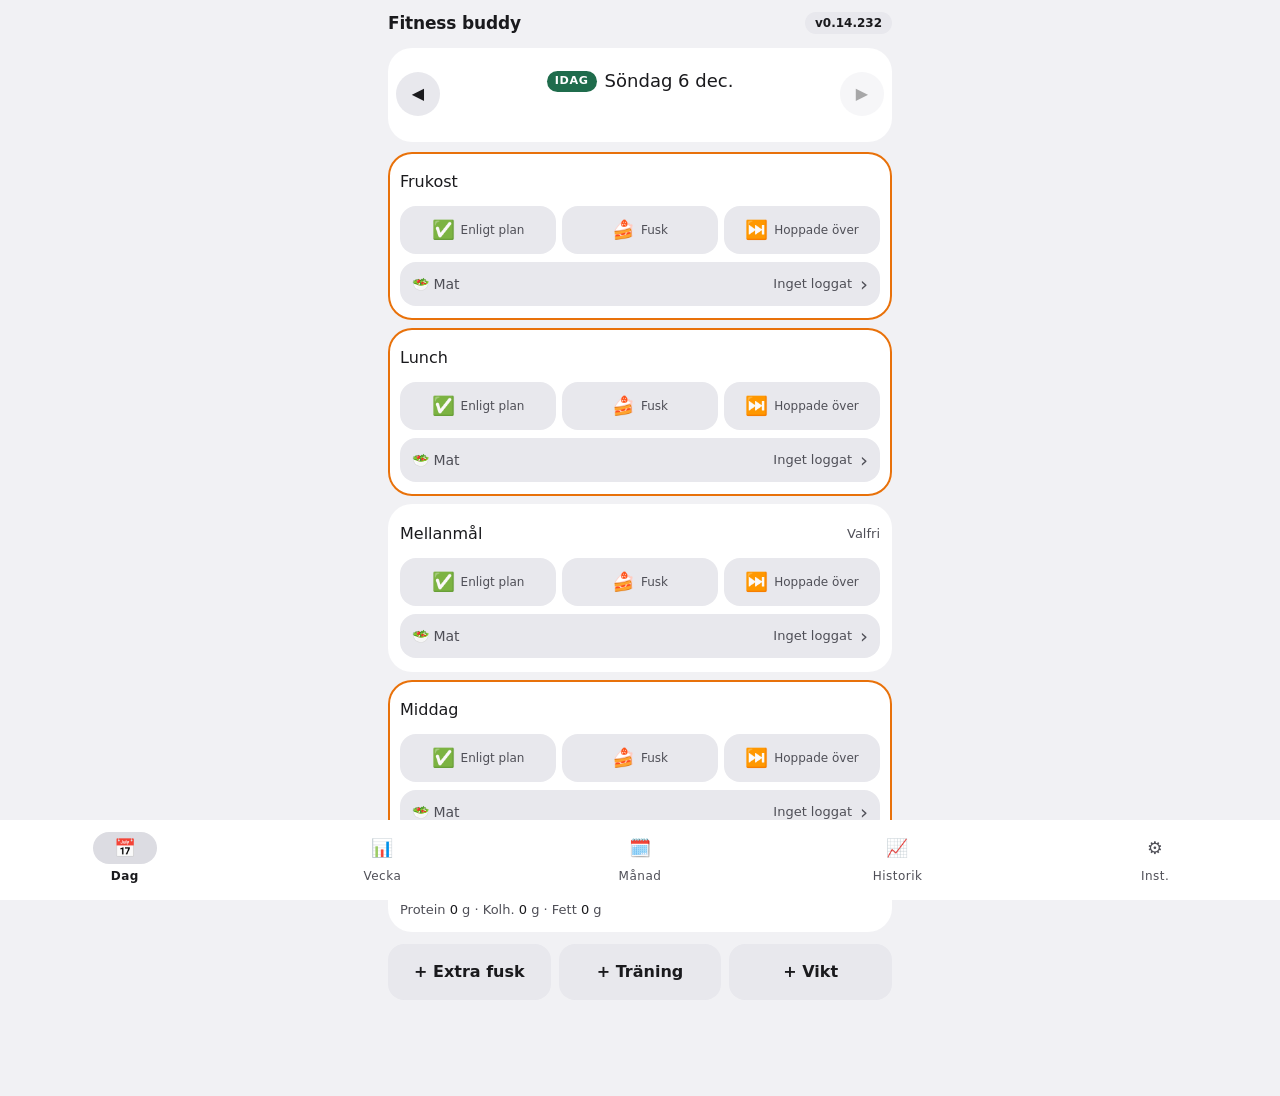
==== commit b5bb2d95: "Engelska: målvikt, kortordningens knappar, 'sedan förra veckan' och appnamnet i Ladda ner; veckodaga" ====
--- a/simple-nutrition.html
+++ b/simple-nutrition.html
@@ -1,5 +1,5 @@
 <!doctype html>
-<!-- simple-nutrition v0.14.231 as one file. Generated by tools/build-single.mjs - do not edit; change the source files and rebuild. -->
+<!-- simple-nutrition v0.14.232 as one file. Generated by tools/build-single.mjs - do not edit; change the source files and rebuild. -->
 <html lang="sv">
 <head>
   <meta charset="utf-8">
@@ -1628,7 +1628,7 @@
 // Mönster (regex) för texter med tal eller namn i; $1… översätts i sin tur. Saknas en text visas den svenska.
 I18N.setKey('sn.lang');
 I18N.add({
-  'Vikten togs bort': 'The weight was removed', 'Ta bort': 'Delete', 'Öppna veckan': 'Open the week', '🔥 1 dag': '🔥 1 day',
+  'Vikten togs bort': 'The weight was removed', 'sedan förra veckan': 'since last week', 'Fitness buddy (den här)': 'Fitness buddy (this one)', 'Ta bort': 'Delete', 'Öppna veckan': 'Open the week', '🔥 1 dag': '🔥 1 day',
   'Kunde inte spara – lagringen är full eller blockerad.': 'Could not save – storage is full or blocked.',
   '📋 Kopiera för kontroll med AI': '📋 Copy to check with AI', 'Dagen är kopierad – klistra in den i Gemini': 'The day is copied – paste it into Gemini', 'Kunde inte kopiera': 'Could not copy',
   'Allt du ätit i dag ▾': 'Everything you ate today ▾', 'Övrigt': 'Other', 'Mer ▾': 'More ▾',
@@ -1959,6 +1959,8 @@
 }, [
   [/^Skriv vikten i (\S+), t\.ex\. (\S+)\.$/, 'Enter the weight in $1, e.g. $2.'], [/^Öppna (\d.*)$/, 'Open $1'],
   [/^Hel sats, (\d+) portioner(?:, färdig vikt (.+) g)?$/, (g) => `Whole batch, ${g[1]} portions` + (g[2] ? `, cooked weight ${g[2]} g` : '')],   // 2026-11-23
+  [/^Målvikt \((kg|lb), valfritt\)$/, (g) => `Goal weight (${g[1]}, optional)`],   // 2026-11-27: före kommamönstret
+  [/^(Flytta upp|Flytta ner|Dölj|Visa) (.+)$/, (g, tr) => { const b = tr(g[2]); return /[åäöÅÄÖ]/.test(b) ? null : `${{ 'Flytta upp': 'Move up', 'Flytta ner': 'Move down', 'Dölj': 'Hide', 'Visa': 'Show' }[g[1]]} ${b}`; }],
   [/^([^,]+), (.+)$/, (g, tr) => { const a = tr(g[1]), b = tr(g[2]); return /[åäöÅÄÖ]/.test(a + b) ? null : a + ', ' + b; }],
   [/^(.+) – (Lätt|Standard|Tung|Lite|Mellan|Mycket)$/, '$1 – $2'],
   [/^(\d+) poster lades till$/, '$1 items added'],
@@ -2099,7 +2101,7 @@
 </script>
   <script>
 // ---- version.js ----
-﻿self.APP_VERSION = '0.14.231';
+﻿self.APP_VERSION = '0.14.232';
 
 </script>
   <script>
@@ -5556,8 +5558,6 @@
 const { energyStats, kcalDayLine, weekDelta } = __mod_views_trend_js;
 const { today, S, el, svg, stepper, stat, kcal, shortDate, pct, reasonName, goals, weekSessions, sessionText, fmtNum, arrange, wOut, wUnit, dayLetters } = __mod_ui_js;
 
-const DAYS = dayLetters();
-
 // Dag för dag (v0.5.12): vanor, träning och kcal per dag i en tabell. Tryck på en rad = öppna dagen.
 function dayTable(ws, st) {
   const h = habitWeek(S.state, ws), thr = S.state.settings.successThreshold;
@@ -5612,7 +5612,7 @@
 // streckad linje = vad som håller vikten (förbrukningen) eller kalorimålet. Ofullständiga dagar ljusare.
 function kcalWeightChart(from, n = 7) {
   const days = Array.from({ length: n }, (_, i) => addDays(from, i)), t = today();
-  const label = (k, i) => (n <= 7 ? DAYS[i] : (i % 5 === 0 || i === n - 1) ? String(Number(k.slice(8))) : '');
+  const DAYS = dayLetters(), label = (k, i) => (n <= 7 ? DAYS[i] : (i % 5 === 0 || i === n - 1) ? String(Number(k.slice(8))) : '');
   const kc = days.map((k) => (k > t ? null : Math.round(sumN(S.state.log[k] || [])[0]) || null));
   const kg = days.map((k) => S.state.weights[k] ?? null);
   if (kc.filter(Boolean).length + kg.filter((x) => x != null).length < 2) return null;
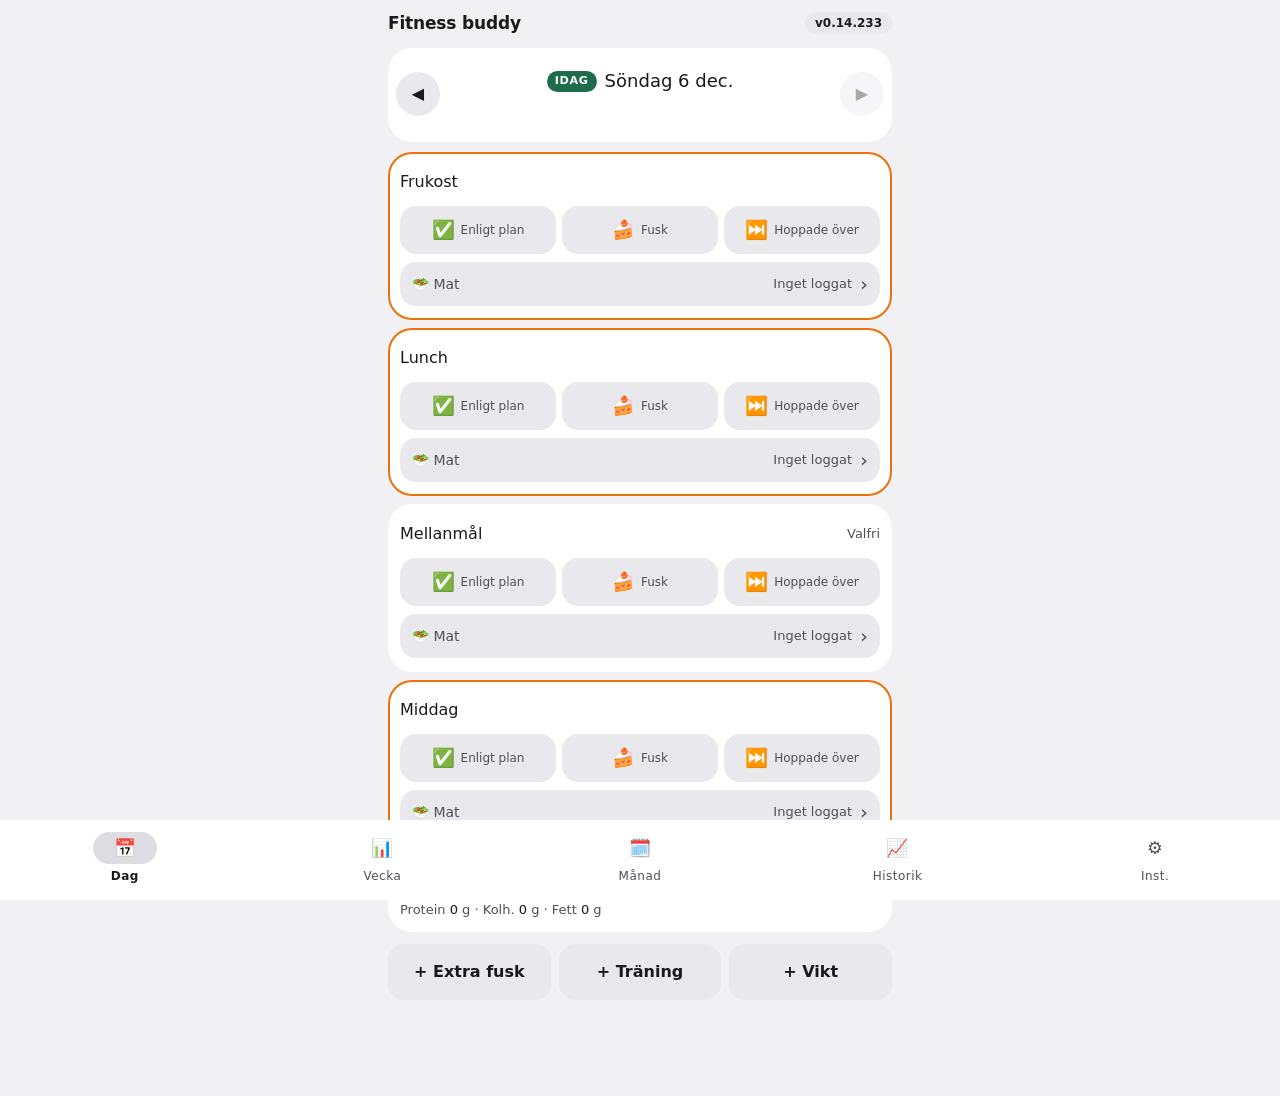
==== commit c48ef29f: "Kalorimål gäller inte före första målets datum; Vecka och Vecka för vecka delar skillnadsetiketten, " ====
--- a/simple-nutrition.html
+++ b/simple-nutrition.html
@@ -1,5 +1,5 @@
 <!doctype html>
-<!-- simple-nutrition v0.14.232 as one file. Generated by tools/build-single.mjs - do not edit; change the source files and rebuild. -->
+<!-- simple-nutrition v0.14.233 as one file. Generated by tools/build-single.mjs - do not edit; change the source files and rebuild. -->
 <html lang="sv">
 <head>
   <meta charset="utf-8">
@@ -2101,7 +2101,7 @@
 </script>
   <script>
 // ---- version.js ----
-﻿self.APP_VERSION = '0.14.232';
+﻿self.APP_VERSION = '0.14.233';
 
 </script>
   <script>
@@ -4657,7 +4657,7 @@
   return posts.reduce((a, p) => { const n = postN(p); return a.map((x, i) => x + n[i]); }, [0, 0, 0, 0]);
 }
 function goalFor(state, k) {
-  let g = state.goals[0];
+  let g = { from: '2000-01-01' };   // 2026-11-27: före första målet = inget mål (förut gällde det första målet bakåt i tiden)
   for (const x of state.goals) if (x.from <= k) g = x;
   return g;
 }
@@ -5409,6 +5409,8 @@
 /* Förbrukning (2026-11-21): räknas från dag ett, med kvalitet som datan själv avgör. */
 const r50 = (x) => Math.round(x / 50) * 50;
 const signedK = (n) => (n > 0 ? '+' : n < 0 ? '−' : '±') + kcal(Math.abs(n));
+// Liten skillnad under ett värde (Dag för dag, Vecka för vecka): mer = rött, mindre = grönt.
+const vsChip = (d, text) => el('div', { class: 'dt-vs delta' + (d < 0 ? ' down' : d > 0 ? ' up' : ''), text });
 const WHY = {
   precision: 'Säkrare med fler dagar – väg dig minst 3 gånger i veckan. Full kvalitet efter 2–4 veckor.',
   logging: 'Ofullständiga dagar drar ner – ge varje måltid mat eller markera ⏭️ Hoppade över.',
@@ -5506,7 +5508,7 @@
           el('td', { text: (() => { const g = goals(r.ws).find((x) => x.key === 'workoutGoal'); const n = weekSessions(r.ws).all; return g ? `${n}/${g.goal}` : n ? String(n) : '–'; })() }),
           // kcal/d mot veckan innan (2026-11-23), som Dag för dag: liten siffra, mer = rött.
           (() => { const a = kd(r.ws), b = kd(addDays(r.ws, -7)), d = a != null && b != null ? Math.round(a) - Math.round(b) : null;
-            return el('td', {}, a != null ? kcal(a) : '–', d == null ? null : el('div', { class: 'dt-vs delta' + (d < 0 ? ' down' : d > 0 ? ' up' : ''), text: (d > 0 ? '+' : d < 0 ? '−' : '±') + kcal(Math.abs(d)) })); })());   // kompletta dagar
+            return el('td', {}, a != null ? kcal(a) : '–', d == null ? null : vsChip(d, signedK(d))); })());   // kompletta dagar
       }))));
 }
 
@@ -5547,15 +5549,15 @@
   return arrange('trend', { weight: () => summary(), energy: energyCard });   // fliken Historik och mål
 }
 
-return { avg7, kcalDayLine, habitRow, goalLine, forecastLine, signedK, energyCard, energyStats, sameDay, weekDelta, weekTable, viewTrend };
+return { avg7, signed, kcalDayLine, habitRow, goalLine, forecastLine, signedK, vsChip, energyCard, energyStats, sameDay, weekDelta, weekTable, viewTrend };
 })();
 
 // ---- views/week.js ----
 const __mod_views_week_js = (() => {
 'use strict';
 // View: Vecka – vanor först (följsamhet, fusk, orsaker, träning), sedan kalorier som stöd (beslut 2026-11-09).
-const { weekStats, weekStart, addDays, isoWeek, habitWeek, currentWeight, dayCheck, energyEstimate, goalFor, goalMeaning, sumN, periodEnergy, weightPlan, avg7Of } = __mod_store_js;
-const { energyStats, kcalDayLine, weekDelta } = __mod_views_trend_js;
+const { weekStats, weekStart, addDays, isoWeek, habitWeek, currentWeight, dayCheck, energyEstimate, goalFor, sumN, weightPlan } = __mod_store_js;
+const { weekDelta, signed, signedK, vsChip } = __mod_views_trend_js;
 const { today, S, el, svg, stepper, stat, kcal, shortDate, pct, reasonName, goals, weekSessions, sessionText, fmtNum, arrange, wOut, wUnit, dayLetters } = __mod_ui_js;
 
 // Dag för dag (v0.5.12): vanor, träning och kcal per dag i en tabell. Tryck på en rad = öppna dagen.
@@ -5583,12 +5585,12 @@
   if (kind === 'k') {
     if (!dayCheck(S.state, addDays(k, -7), today()).ok) return null;
     const d = Math.round(sumN(S.state.log[k] || [])[0]) - Math.round(sumN(S.state.log[addDays(k, -7)] || [])[0]);
-    return el('div', { class: 'dt-vs delta' + (d < 0 ? ' down' : d > 0 ? ' up' : ''), text: (d > 0 ? '+' : d < 0 ? '−' : '±') + kcal(Math.abs(d)) });
+    return vsChip(d, signedK(d));
   }
   const a = S.state.weights[k], b = S.state.weights[addDays(k, -7)];
   if (a == null || b == null) return null;
   const d = Math.round((wOut(a) - wOut(b)) * 10) / 10;
-  return el('div', { class: 'dt-vs delta' + (d < 0 ? ' down' : d > 0 ? ' up' : ''), text: (d > 0 ? '+' : d < 0 ? '−' : '±') + fmtNum(Math.abs(d)) });
+  return vsChip(d, signed(d));
 }
 const DAYS2 = ['Mån', 'Tis', 'Ons', 'Tor', 'Fre', 'Lör', 'Sön'];
 
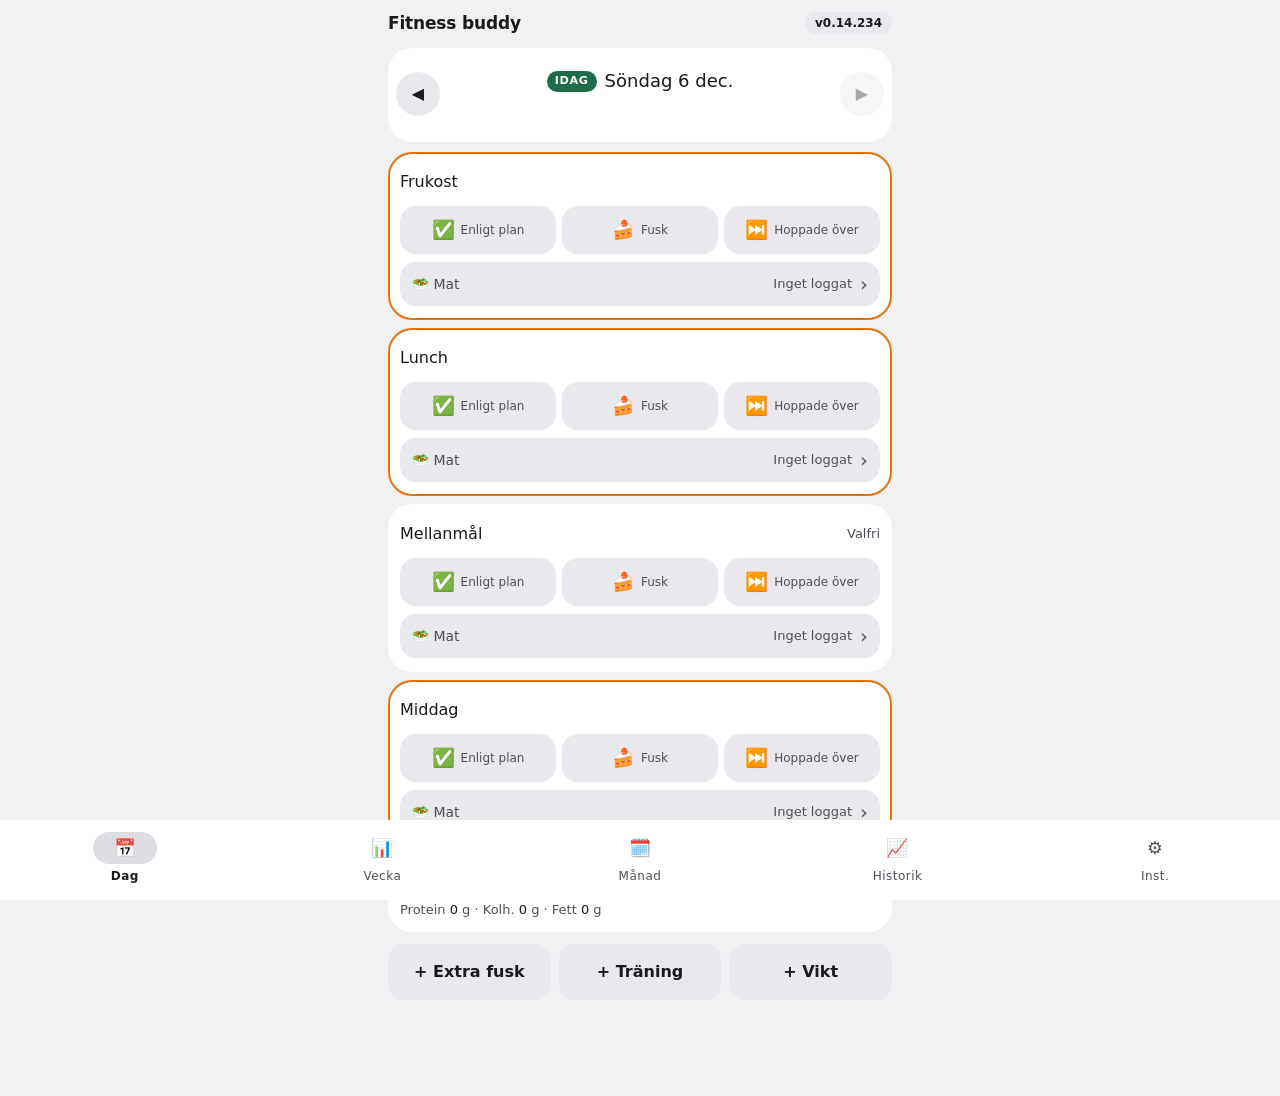
==== commit b8178cc5: "Prognos: trenden högst 1 % av vikten per vecka; dialogrutor är Bakåt-steg (stäng + öppna direkt åter" ====
--- a/simple-nutrition.html
+++ b/simple-nutrition.html
@@ -1,5 +1,5 @@
 <!doctype html>
-<!-- simple-nutrition v0.14.233 as one file. Generated by tools/build-single.mjs - do not edit; change the source files and rebuild. -->
+<!-- simple-nutrition v0.14.234 as one file. Generated by tools/build-single.mjs - do not edit; change the source files and rebuild. -->
 <html lang="sv">
 <head>
   <meta charset="utf-8">
@@ -1022,7 +1022,7 @@
         <p>Bara vanor: under Inställningar → Vanor → Vad följer du? väljer du Vanor och kalorier (standard) eller Bara vanor. Med Bara vanor visar Idag bara ✅ 🍰 ⏭️ för varje måltid, utan mat och kalorier, och en måltid räknas som ifylld när du valt vana. Maten du redan loggat finns kvar.</p>
         <p>Komplett dag: bara kompletta dagar räknas i förbrukning och kalorisummor. En dag är komplett när varje måltid har mat eller är markerad ⏭️ Hoppade över, den har minst 800 kcal och är slut (idag räknas inte). ✅ eller 🍰 utan mat räcker inte – då har du ätit men inte loggat. Under Inställningar → Vanor → Måltider väljer du för varje måltid Krävs eller Valfri. En valfri måltid, t.ex. Mellanmål, behöver inte fyllas i. I Idag har krävda måltider som behöver fyllas i en orange ram; det gäller måltider som saknar mat och ⏭️, Har du valt vana men inte lagt till mat står ○ Lägg till mat (kcal) – vanan är ifylld, men maten behövs för kalorierna. Valfri står på tomma valfria. Lägger du till en ny måltid krävs den bara från dagen du börjar använda den. Alla kalorisnitt i appen räknar bara kompletta dagar. Använd snabbvalen när du inte vet exakt. Idag säger vad som saknas, och i Vecka markeras dagar som inte räknas med ○ (dagar med vanor men utan mat visas som &quot;ingen mat ○&quot;). Har du inte vägt dig på 4 dagar påminner Idag om det.</p>
         <p>Vecka: viktkortet har ett diagram över förra och denna vecka: staplar för kcal per dag (ljusare = räknas inte), vikten som linje och en streckad linje för vad som håller vikten (och kalorimålet om du har ett). Kalorisnittet räknar bara kompletta dagar, och bredvid står hur många av dagarna med mat som var kompletta. Under kalorierna står veckans summa mot kalorimålet och mot förbrukningen.</p>
-        <p>Prognos i diagrammet (Vecka och Månad): från senaste vägningen går en streckad linje till periodens slut med vikten du väntas ha, t.ex. &quot;prognos 111,0 kg 29/11&quot;. Den räknas bara ur hur det har gått: trenden i dina vägningar de senaste 14 dagarna (28 dagar om du väger dig glest, minst 3 vägningar), plus hur varje veckodag brukar ligga över eller under trenden (t.ex. högre på måndagar). Veckodagsmönstret tas ur de senaste 6 veckorna och dämpas när en veckodag har få vägningar. Den breda, svaga linjen är prognosen som den såg ut när perioden började – jämför med din viktlinje för att se om du ligger före eller efter (&quot;väntat vid start&quot;). Den visas bara när du vägt dig minst 3 gånger under de 14 dagarna före perioden (senast 7 dagar före), även för äldre veckor och månader. Maten du loggar och ditt mål påverkar inte prognosen.</p>
+        <p>Prognos i diagrammet (Vecka och Månad): från senaste vägningen går en streckad linje till periodens slut med vikten du väntas ha, t.ex. &quot;prognos 111,0 kg 29/11&quot;. Den räknas bara ur hur det har gått: trenden i dina vägningar de senaste 14 dagarna (28 dagar om du väger dig glest, minst 3 vägningar), plus hur varje veckodag brukar ligga över eller under trenden (t.ex. högre på måndagar). Veckodagsmönstret tas ur de senaste 6 veckorna och dämpas när en veckodag har få vägningar. Trenden räknas som högst 1 % av vikten per vecka, upp eller ner, så att några snabba dagar i början (ofta vätska) inte ger en orimlig prognos. Den breda, svaga linjen är prognosen som den såg ut när perioden började – jämför med din viktlinje för att se om du ligger före eller efter (&quot;väntat vid start&quot;). Den visas bara när du vägt dig minst 3 gånger under de 14 dagarna före perioden (senast 7 dagar före), även för äldre veckor och månader. Maten du loggar och ditt mål påverkar inte prognosen.</p>
         <p>Kalorisumma: Vecka och Månad (kortet Träning och kcal) visar veckans och månadens summa mot kalorimålet, mot förbrukningen och vad vikten säger (minus = underskott).</p>
       </details>
       <details><summary>Flikarna Dag, Vecka, Månad och Historik</summary>
@@ -1135,7 +1135,7 @@
         <p>Habits only: under Settings → Habits → What do you track? choose Habits and calories (default) or Habits only. With Habits only, Today shows just ✅ 🍰 ⏭️ for each meal, without food and calories, and a meal counts as filled in once you choose a habit. Food you already logged is kept.</p>
         <p>Complete day: only complete days count in expenditure and calorie totals. A day is complete when every meal has food or is marked ⏭️ Skipped, it has at least 800 kcal and it is over (today does not count). ✅ or 🍰 without food is not enough – then you ate but did not log. Under Settings → Habits → Meals you choose Required or Optional for each meal. An optional meal, e.g. Snack, does not need to be filled in. On Today, required meals that need filling in get an orange border; this applies to meals without food or ⏭️, If you chose a habit but added no food it says ○ Add food (kcal) – the habit is done, but the food is needed for the calories. Optional is shown on empty optional ones. If you add a new meal it is only required from the day you start using it. All calorie averages in the app count only complete days. Use the quick picks when you do not know exactly. Today tells you what is missing, and Week marks days that do not count with ○ (days with habits but no food show as &quot;no food ○&quot;). If you have not weighed yourself for 4 days, Today reminds you.</p>
         <p>Week: the weight card has a chart of last and this week: bars for kcal per day (lighter = not counted), weight as a line and a dashed line for what maintains your weight (and the calorie goal if you have one). The calorie average counts only complete days, and next to it you see how many of the days with food were complete. Under the calories you see the week's total vs the calorie goal and vs expenditure.</p>
-        <p>Forecast in the chart (Week and Month): from the latest weigh-in a dashed line runs to the end of the period with the weight you are expected to have, e.g. &quot;forecast 111.0 kg 29/11&quot;. It is based only on how things have gone: the trend in your weigh-ins over the last 14 days (28 days if you weigh yourself rarely, at least 3 weigh-ins), plus how each weekday usually sits above or below the trend (e.g. higher on Mondays). The weekday pattern comes from the last 6 weeks and is damped when a weekday has few weigh-ins. The wide, faint line is the forecast as it looked when the period started – compare it with your weight line to see if you are ahead or behind (&quot;expected at start&quot;). It is only shown when you weighed yourself at least 3 times in the 14 days before the period (the last one at most 7 days before), also for older weeks and months. The food you log and your goal do not affect the forecast.</p>
+        <p>Forecast in the chart (Week and Month): from the latest weigh-in a dashed line runs to the end of the period with the weight you are expected to have, e.g. &quot;forecast 111.0 kg 29/11&quot;. It is based only on how things have gone: the trend in your weigh-ins over the last 14 days (28 days if you weigh yourself rarely, at least 3 weigh-ins), plus how each weekday usually sits above or below the trend (e.g. higher on Mondays). The weekday pattern comes from the last 6 weeks and is damped when a weekday has few weigh-ins. The trend is counted as at most 1 % of your weight per week, up or down, so a few fast days at the start (often water) do not give an unreasonable forecast. The wide, faint line is the forecast as it looked when the period started – compare it with your weight line to see if you are ahead or behind (&quot;expected at start&quot;). It is only shown when you weighed yourself at least 3 times in the 14 days before the period (the last one at most 7 days before), also for older weeks and months. The food you log and your goal do not affect the forecast.</p>
         <p>Calorie total: Week and History (the Workouts and kcal card) show the week's and month's total vs the calorie goal, vs expenditure and what the weight says (minus = deficit).</p>
       </details>
       <details><summary>Week, Trend and History</summary>
@@ -1217,7 +1217,7 @@
       </div>
     </form>
   </dialog>
-  <dialog id="discard-dialog" aria-labelledby="dd-title">
+  <dialog id="discard-dialog" data-nolayer aria-labelledby="dd-title">
     <form method="dialog">
       <h2 id="dd-title">Släng ändringarna?</h2>
       <p class="muted">Rätten har ändringar som inte är sparade.</p>
@@ -2101,7 +2101,7 @@
 </script>
   <script>
 // ---- version.js ----
-﻿self.APP_VERSION = '0.14.233';
+﻿self.APP_VERSION = '0.14.234';
 
 </script>
   <script>
@@ -5291,8 +5291,10 @@
 
 const picked = (a) => !!(a && (a.pick || a.dpick || a.est));
 
-// Topmost open layer: 'pick' | 'add' | 'dish' | 'sel' | null.
+// Topmost open layer: 'dlg' | 'pick' | 'add' | 'dish' | 'sel' | null.
+// 2026-11-27: öppna <dialog>-rutor med id (S.dlg, i öppningsordning) ligger överst, ett steg var.
 function topLayer(S) {
+  if (S.dlg?.length) return 'dlg';
   if (picked(S.add)) return 'pick';
   if (S.add) return 'add';
   if (S.dish) return 'dish';
@@ -5300,11 +5302,12 @@
   return null;
 }
 // Number of open layers, each one history step.
-const layerDepth = (S) => (S.dish ? 1 : 0) + (S.add ? 1 : 0) + (picked(S.add) ? 1 : 0) + (S.sel ? 1 : 0);
+const layerDepth = (S) => (S.dlg?.length || 0) + (S.dish ? 1 : 0) + (S.add ? 1 : 0) + (picked(S.add) ? 1 : 0) + (S.sel ? 1 : 0);
 // Closes the topmost layer. unpick keeps tab, q, all and scroll. Returns true if something closed.
 function closeTop(S) {
   const l = topLayer(S);
-  if (l === 'pick') { S.add.pick = S.add.dpick = S.add.est = null; S.add.alias = false; }
+  if (l === 'dlg') S.dlg.pop();   // app.js stänger själva rutan
+  else if (l === 'pick') { S.add.pick = S.add.dpick = S.add.est = null; S.add.alias = false; }
   else if (l === 'add') S.add = null;
   else if (l === 'dish') S.dish = null;
   else if (l === 'sel') { S.sel = null; S.selCopy = false; }
@@ -5314,8 +5317,16 @@
 const dishDirty = (draft, orig) => !!draft && JSON.stringify(draft) !== orig;
 // Snabbval mode when Lägg till opens: Frukost for the meal named Frukost, otherwise the last used mode.
 const defaultQuickG = (mealName, last) => (String(mealName ?? '').trim().toLowerCase() === 'frukost' ? 'bf' : last || 'home');
-
-return { topLayer, layerDepth, closeTop, dishDirty, defaultQuickG };
+// Rutorna som är öppna nu (id:n) → S.dlg: stängda tas bort, nya läggs sist. Stängs en ruta och öppnas en annan i samma
+// omgång (lösenord → bekräftelse) blir djupet detsamma: steget återanvänds, ingen history.go och ingen ny pushState.
+function syncDialogs(S, openIds) {
+  const open = new Set(openIds);
+  S.dlg = (S.dlg || []).filter((id) => open.has(id));
+  for (const id of openIds) if (!S.dlg.includes(id)) S.dlg.push(id);
+  return S.dlg.length;
+}
+
+return { topLayer, layerDepth, closeTop, dishDirty, defaultQuickG, syncDialogs };
 })();
 
 // ---- views/trend.js ----
@@ -5610,6 +5621,10 @@
   return off.map((v) => v - m);
 }
 
+// Tak för prognosens lutning (2026-11-27): högst 1 % av vikten per vecka åt båda hållen (kg per dag in och ut),
+// så att t.ex. vätsketapp de första dagarna inte ger en orimligt brant linje över en hel månad.
+const capSlope = (k, kg) => Math.max(-kg * 0.01 / 7, Math.min(kg * 0.01 / 7, k));
+
 // Kalorier och vikt i samma diagram (2026-11-21): bara den visade perioden (vecka eller månad, 2026-11-21), staplar = kcal per dag, linje = vikt,
 // streckad linje = vad som håller vikten (förbrukningen) eller kalorimålet. Ofullständiga dagar ljusare.
 function kcalWeightChart(from, n = 7) {
@@ -5637,7 +5652,7 @@
     if (xs.length < 3) return null;
     const mx = xs.reduce((a, [i]) => a + i, 0) / xs.length, my = xs.reduce((a, [, v]) => a + v, 0) / xs.length;
     const sxx = xs.reduce((a, [i]) => a + (i - mx) ** 2, 0); if (!sxx) return null;
-    const k = xs.reduce((a, [i, v]) => a + (i - mx) * (v - my), 0) / sxx;
+    const k = capSlope(xs.reduce((a, [i, v]) => a + (i - mx) * (v - my), 0) / sxx, w[ak]);
     const off = weekdayOffsets(ak, w), wd = (i) => new Date(addDays(from, i) + 'T12:00').getDay();
     const base = w[ak] - off[wd(ai)], pts = [];
     for (let i = i0; i < n; i++) pts.push([i, i === ai ? w[ak] : base + k * (i - ai) + off[wd(i)]]);
@@ -5754,7 +5769,7 @@
   ];
 }
 
-return { weekdayOffsets, kcalWeightChart, goalRow, viewWeek };
+return { weekdayOffsets, capSlope, kcalWeightChart, goalRow, viewWeek };
 })();
 
 // ---- views/dishes.js ----
@@ -7173,7 +7188,7 @@
 const { today, S, setOpen, el, kcal, dateTitle, parseNum, wType, isCardio, parseDur, fmtNum, amountText, layoutOf, LAYOUT_VIEWS } = __mod_ui_js;
 const { lastPost, QUICK_ADD, setLevel, dropLevels, quickGroup, EST_MAX } = __mod_store_js;
 const { mealName, wIn, wOut, wUnit, shortDate, dIn, dUnit, setUnits, setTrack } = __mod_ui_js;
-const { topLayer, layerDepth, closeTop, dishDirty, defaultQuickG } = __mod_nav_js;
+const { topLayer, layerDepth, closeTop, dishDirty, defaultQuickG, syncDialogs } = __mod_nav_js;
 const { viewToday, dayPosts, dayText, openWeightDialog } = __mod_views_today_js;
 const { resultsList, pickGrams, pickSum, unitsOf, isBulk, bulkDefault, EST_GROUP } = __mod_views_add_js;
 const { viewWeek } = __mod_views_week_js;
@@ -7296,6 +7311,13 @@
   render();
   scrollTo(0, 0);
 }
+// Dialogrutor som lager (2026-11-27, som budget-buddy): varje öppen <dialog> med id är ett Bakåt-steg. Släng-rutan
+// (discard-dialog) hör till rätt-editorns steg och räknas inte.
+const layerDialogs = () => [...document.querySelectorAll('dialog[id]:not([data-nolayer])')];
+new MutationObserver(() => {
+  const before = S.dlg?.length || 0;
+  if (syncDialogs(S, layerDialogs().filter((d) => d.open).map((d) => d.id)) !== before) syncHistory();
+}).observe(document.body, { subtree: true, attributes: true, attributeFilter: ['open'] });
 addEventListener('popstate', (e) => {
   S.navPending = false; clearTimeout(navTimer);
   const target = e.state?.depth ?? 0;
@@ -7314,6 +7336,7 @@
     const wasPick = topLayer(S) === 'pick', y = S.add?.scroll || 0;
     while (layerDepth(S) > target && closeTop(S));
     histDepth = layerDepth(S);
+    for (const d of layerDialogs()) if (!S.dlg.includes(d.id)) d.close();   // rutor som Bakåt stängde
     render();
     scrollTo(0, wasPick && S.add ? y : 0);
     return;
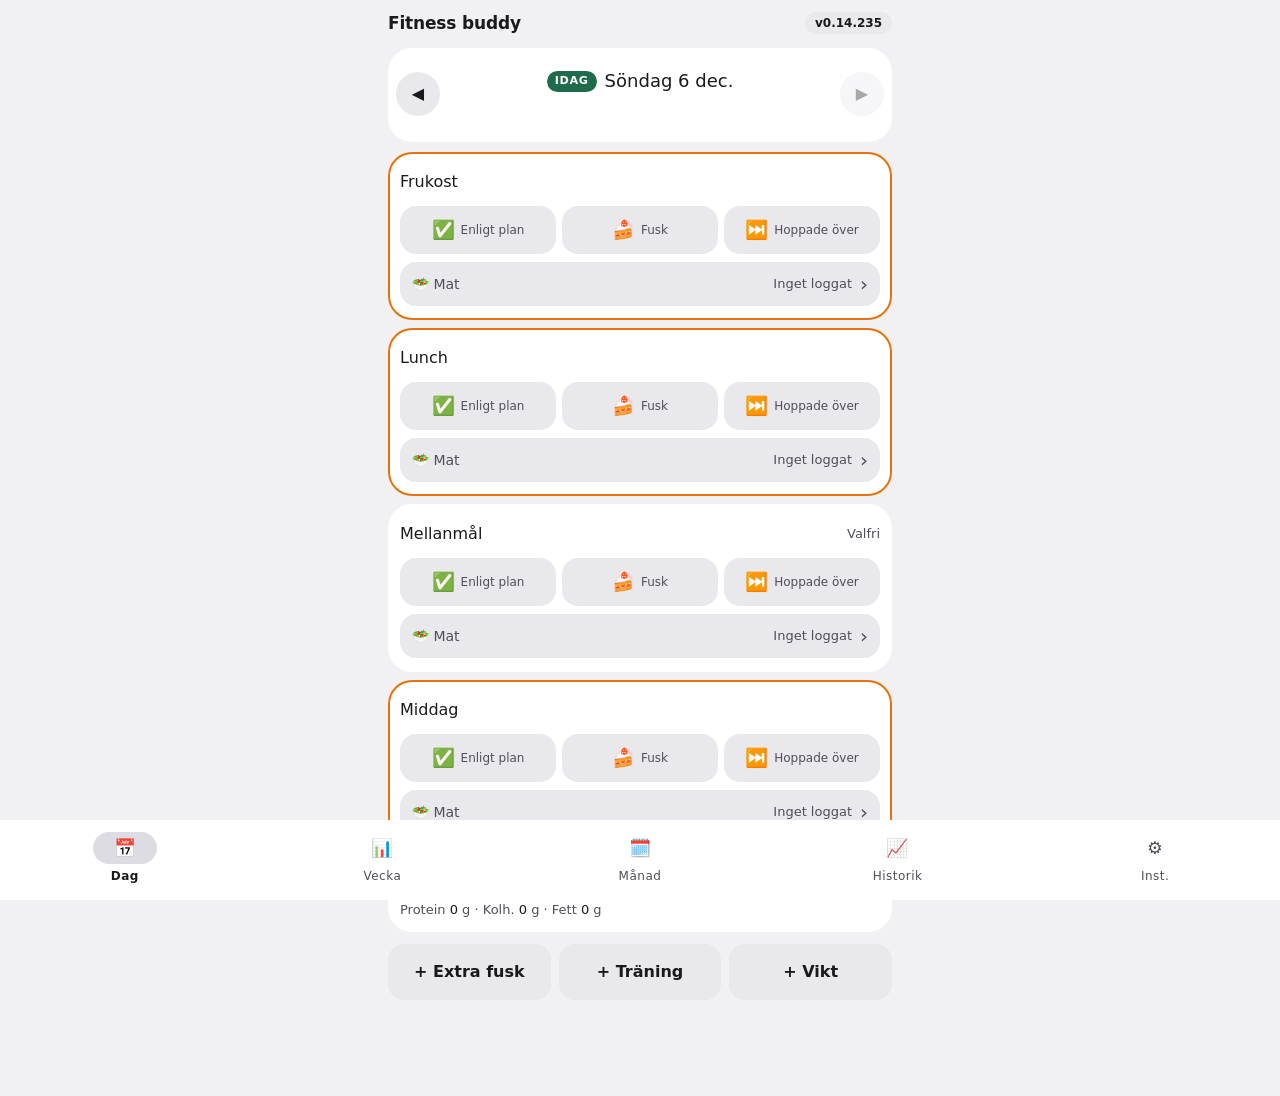
==== commit e2f54e85: "Alla mina appar: Shopping buddy tillagd Co-Authored-By: Claude Opus 5.5 <noreply@anthropic.com> Clau" ====
--- a/simple-nutrition.html
+++ b/simple-nutrition.html
@@ -1,5 +1,5 @@
 <!doctype html>
-<!-- simple-nutrition v0.14.234 as one file. Generated by tools/build-single.mjs - do not edit; change the source files and rebuild. -->
+<!-- simple-nutrition v0.14.235 as one file. Generated by tools/build-single.mjs - do not edit; change the source files and rebuild. -->
 <html lang="sv">
 <head>
   <meta charset="utf-8">
@@ -2101,7 +2101,7 @@
 </script>
   <script>
 // ---- version.js ----
-﻿self.APP_VERSION = '0.14.234';
+﻿self.APP_VERSION = '0.14.235';
 
 </script>
   <script>
@@ -7154,6 +7154,10 @@
           Object.assign(el('a', { class: 'link', target: '_blank', rel: 'noopener', text: 'Öppna' }), { href: 'https://flyinggooner.github.io/Football-not-soccer/' }),
           Object.assign(el('a', { class: 'link', download: 'Football-not-soccer.html', text: 'Ladda ner (HTML)' }), { href: 'https://flyinggooner.github.io/Football-not-soccer/Football-not-soccer.html' }),
           Object.assign(el('a', { class: 'link', rel: 'noopener', target: '_blank', text: 'GitHub' }), { href: 'https://github.com/FlyingGooner/Football-not-soccer' })),
+        el('div', { class: 'dl-app' }, el('b', { text: 'Shopping buddy' + ('') }),
+          Object.assign(el('a', { class: 'link', target: '_blank', rel: 'noopener', text: 'Öppna' }), { href: 'https://flyinggooner.github.io/Shopping-buddy/' }),
+          Object.assign(el('a', { class: 'link', download: 'shopping-buddy.html', text: 'Ladda ner (HTML)' }), { href: 'https://flyinggooner.github.io/Shopping-buddy/shopping-buddy.html' }),
+          Object.assign(el('a', { class: 'link', rel: 'noopener', target: '_blank', text: 'GitHub' }), { href: 'https://github.com/FlyingGooner/Shopping-buddy' })),
         el('div', { class: 'dl-app' }, el('b', { text: 'Task buddy' + ('') }),
           Object.assign(el('a', { class: 'link', target: '_blank', rel: 'noopener', text: 'Öppna' }), { href: 'https://flyinggooner.github.io/Stress-control/' }),
           Object.assign(el('a', { class: 'link', download: 'Stress-control.html', text: 'Ladda ner (HTML)' }), { href: 'https://flyinggooner.github.io/Stress-control/Stress-control.html' }),
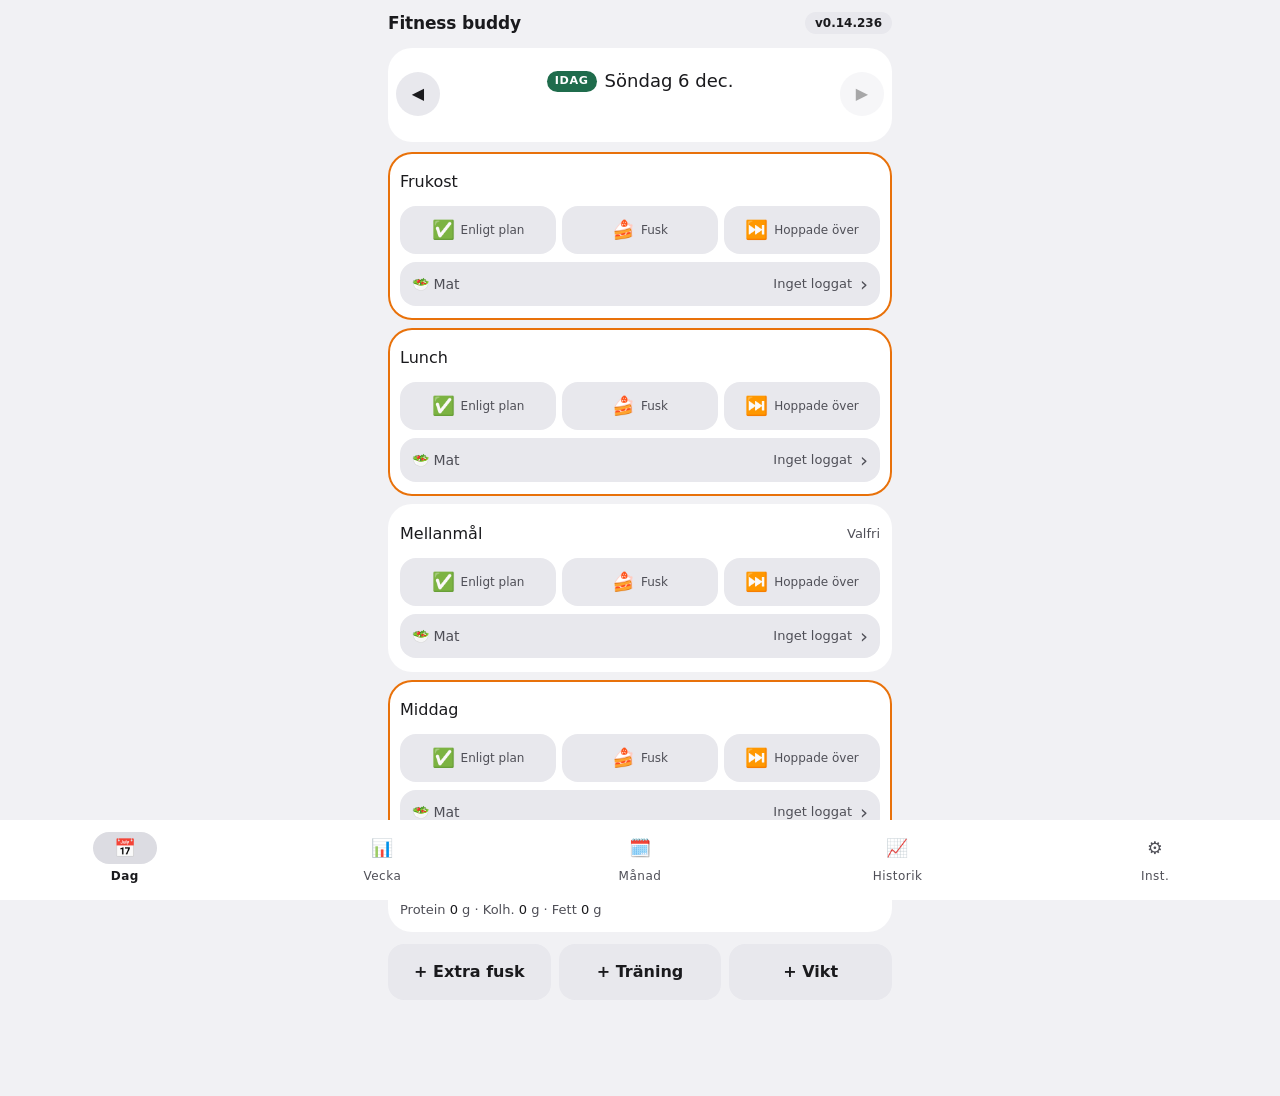
==== commit b8337d52: "Generiska livsmedelsnamn: märken (typ Bregott, Oumph® …) och mormors bort i utökad sökning Co-Author" ====
--- a/simple-nutrition.html
+++ b/simple-nutrition.html
@@ -1,5 +1,5 @@
 <!doctype html>
-<!-- simple-nutrition v0.14.235 as one file. Generated by tools/build-single.mjs - do not edit; change the source files and rebuild. -->
+<!-- simple-nutrition v0.14.236 as one file. Generated by tools/build-single.mjs - do not edit; change the source files and rebuild. -->
 <html lang="sv">
 <head>
   <meta charset="utf-8">
@@ -2101,7 +2101,7 @@
 </script>
   <script>
 // ---- version.js ----
-﻿self.APP_VERSION = '0.14.235';
+﻿self.APP_VERSION = '0.14.236';
 
 </script>
   <script>
@@ -4882,7 +4882,7 @@
     name: f.name, sub: f.sub, words: [f.name.toLowerCase(), ...(f.q || []), ...enWords([f.name])],
     v: f.v.map((v) => ({ label: v.l, ref: 'p:' + v.id, n: v.n, u: v.u, u2: v.u2, d: v.d })), product: true,
   }));
-  const more = (typeof FOODS_MORE !== 'undefined' ? FOODS_MORE : []).map((r) => ({ name: r[1], words: [r[1].toLowerCase()], v: [{ label: '', ref: 'l:' + r[0], n: r.slice(2, 6) }], more: true }));
+  const more = (typeof FOODS_MORE !== 'undefined' ? FOODS_MORE : []).map((r) => genericName(r[1])).map((nm, i) => [nm, FOODS_MORE[i]]).map(([nm, r]) => ({ name: nm, words: [nm.toLowerCase()], v: [{ label: '', ref: 'l:' + r[0], n: r.slice(2, 6) }], more: true }));
   return (INDEX = { core, products, more });
 }
 // Own products as foods (ref u:id).
@@ -4895,6 +4895,15 @@
     else if (w.includes(q)) best = Math.max(best, 1);
   }
   return best;
+}
+// Generiska namn (2026-11-28): Livsmedelsverkets namn nämner ibland märken ("typ Bregott", "typ Oumph®") eller "mormors".
+// Märket och resten av namnet efter det tas bort i visning och sökning; näringsvärden och ref (l:<id>) är oförändrade,
+// så gamla loggar och backuper påverkas inte. Sorter som Madeira, Portvin, Grana Padano och Hönökaka är inga märken och står kvar.
+const BRANDS = ['Bregott', 'Milda', 'Melba', 'Becel', 'Lätt & lagom', 'Husman', 'Ryvita', 'Vika', 'Finn crisp', 'Weetabix', 'Specialflingor',
+  'Lätta', 'Mini Lätta', 'Carlshamn', 'Havrefras', 'Rågi', 'Ica', 'Arla', 'Flora', 'Tzay', 'Oumph', 'Plant b\\*tter', 'BreOliv'];
+const BRAND_RE = new RegExp('\\s+typ\\s+(?:' + BRANDS.join('|') + ')(?![a-zåäö]).*$');
+function genericName(n) {
+  return String(n).replace(BRAND_RE, '').replace(/[®™]/g, '').replace(/^Gryta mormors (\S)/, (_, c) => c.toUpperCase()).replace(/\s*\b(?:mor|far)mors\s+/gi, ' ').replace(/\s{2,}/g, ' ').trim();
 }
 // → { hits: [food], more: n } – core and own first; FOODS_MORE only when `all` (or no core hit).
 const GENERIC = /^(lätt|mellan|normal|standard|fet|mager|rå|kokt|stekt|okokt|färsk|i )/;   // variant labels that are grades, not names
@@ -5123,7 +5132,7 @@
     ` "readme": ${J(EXPORT_README)},\n "schema": ${J(EXPORT_SCHEMA, null, 1).replace(/\n/g, '\n ')},\n "example": ${J(EXPORT_EXAMPLE)},\n "data": ${J(state)}\n}\n`;
 }
 
-return { EXPORT_APP, MAX_IMPORT_CHARS, isObj, cleanText, validDate, uid, defaults, EST_RE, validate, load, save, dateKey, parseKey, addDays, weekStart, isoWeek, postN, sumN, goalFor, setGoal, WGOAL_MAX, KCAL_PER_KG, goalMeaning, avg7Of, currentWeight, weightPlan, weightTrend, weightForecast, DAY_MIN_KCAL, dayCheck, periodEnergy, energyEstimate, weekStats, searchFoods, findRef, recent, importText, dishTotal, searchDishes, habitView, habitDay, habitStreak, habitWeek, habitRange, habitLongest, mergeFdt, QUICK_ADD, quickById, quickGroup, setLevel, dropLevels, lastPost, EXPORT_README, EXPORT_SCHEMA, EXPORT_EXAMPLE, exportText, EXPORT_FORMAT, EST_MAX, OUTCOMES };
+return { EXPORT_APP, MAX_IMPORT_CHARS, isObj, cleanText, validDate, uid, defaults, EST_RE, validate, load, save, dateKey, parseKey, addDays, weekStart, isoWeek, postN, sumN, goalFor, setGoal, WGOAL_MAX, KCAL_PER_KG, goalMeaning, avg7Of, currentWeight, weightPlan, weightTrend, weightForecast, DAY_MIN_KCAL, dayCheck, periodEnergy, energyEstimate, weekStats, genericName, searchFoods, findRef, recent, importText, dishTotal, searchDishes, habitView, habitDay, habitStreak, habitWeek, habitRange, habitLongest, mergeFdt, QUICK_ADD, quickById, quickGroup, setLevel, dropLevels, lastPost, EXPORT_README, EXPORT_SCHEMA, EXPORT_EXAMPLE, exportText, EXPORT_FORMAT, EST_MAX, OUTCOMES };
 })();
 
 // ---- ui.js ----
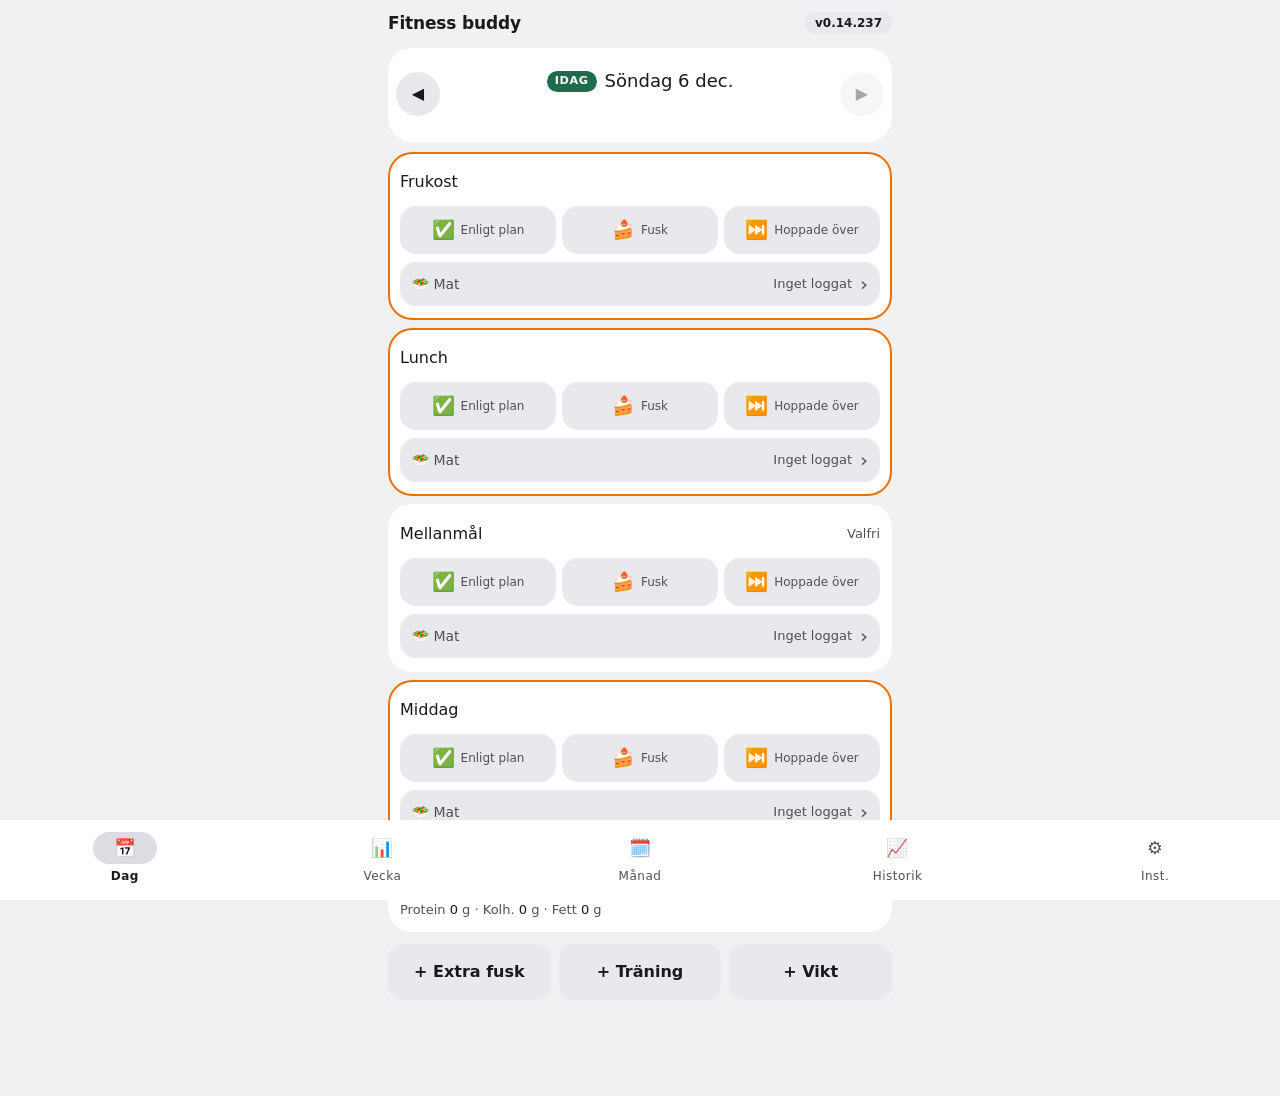
==== commit fb0068e6: "Power buddy i Alla mina appar Co-Authored-By: Claude Opus 5.5 <noreply@anthropic.com> Claude-Session" ====
--- a/simple-nutrition.html
+++ b/simple-nutrition.html
@@ -1,5 +1,5 @@
 <!doctype html>
-<!-- simple-nutrition v0.14.236 as one file. Generated by tools/build-single.mjs - do not edit; change the source files and rebuild. -->
+<!-- simple-nutrition v0.14.237 as one file. Generated by tools/build-single.mjs - do not edit; change the source files and rebuild. -->
 <html lang="sv">
 <head>
   <meta charset="utf-8">
@@ -2101,7 +2101,7 @@
 </script>
   <script>
 // ---- version.js ----
-﻿self.APP_VERSION = '0.14.236';
+﻿self.APP_VERSION = '0.14.237';
 
 </script>
   <script>
@@ -7171,6 +7171,10 @@
           Object.assign(el('a', { class: 'link', target: '_blank', rel: 'noopener', text: 'Öppna' }), { href: 'https://flyinggooner.github.io/Stress-control/' }),
           Object.assign(el('a', { class: 'link', download: 'Stress-control.html', text: 'Ladda ner (HTML)' }), { href: 'https://flyinggooner.github.io/Stress-control/Stress-control.html' }),
           Object.assign(el('a', { class: 'link', rel: 'noopener', target: '_blank', text: 'GitHub' }), { href: 'https://github.com/FlyingGooner/Stress-control' })),
+        el('div', { class: 'dl-app' }, el('b', { text: 'Power buddy' + ('') }),
+          Object.assign(el('a', { class: 'link', target: '_blank', rel: 'noopener', text: 'Öppna' }), { href: 'https://flyinggooner.github.io/Power-buddy/' }),
+          Object.assign(el('a', { class: 'link', download: 'power-buddy.html', text: 'Ladda ner (HTML)' }), { href: 'https://flyinggooner.github.io/Power-buddy/power-buddy.html' }),
+          Object.assign(el('a', { class: 'link', rel: 'noopener', target: '_blank', text: 'GitHub' }), { href: 'https://github.com/FlyingGooner/Power-buddy' })),
         el('p', { class: 'small', text: 'Spara som app: Android (Chrome) – tryck ⋮ och välj Installera app. iPhone (Safari) – tryck Dela och välj Lägg till på hemskärmen.' }),
         el('p', { class: 'muted small', text: 'Ladda ner (HTML) ger hela appen i en enda fil som du öppnar i webbläsaren, även utan nät. Den sparar sin data för sig – flytta data dit med en backup-fil.' })),
       helpCard()),
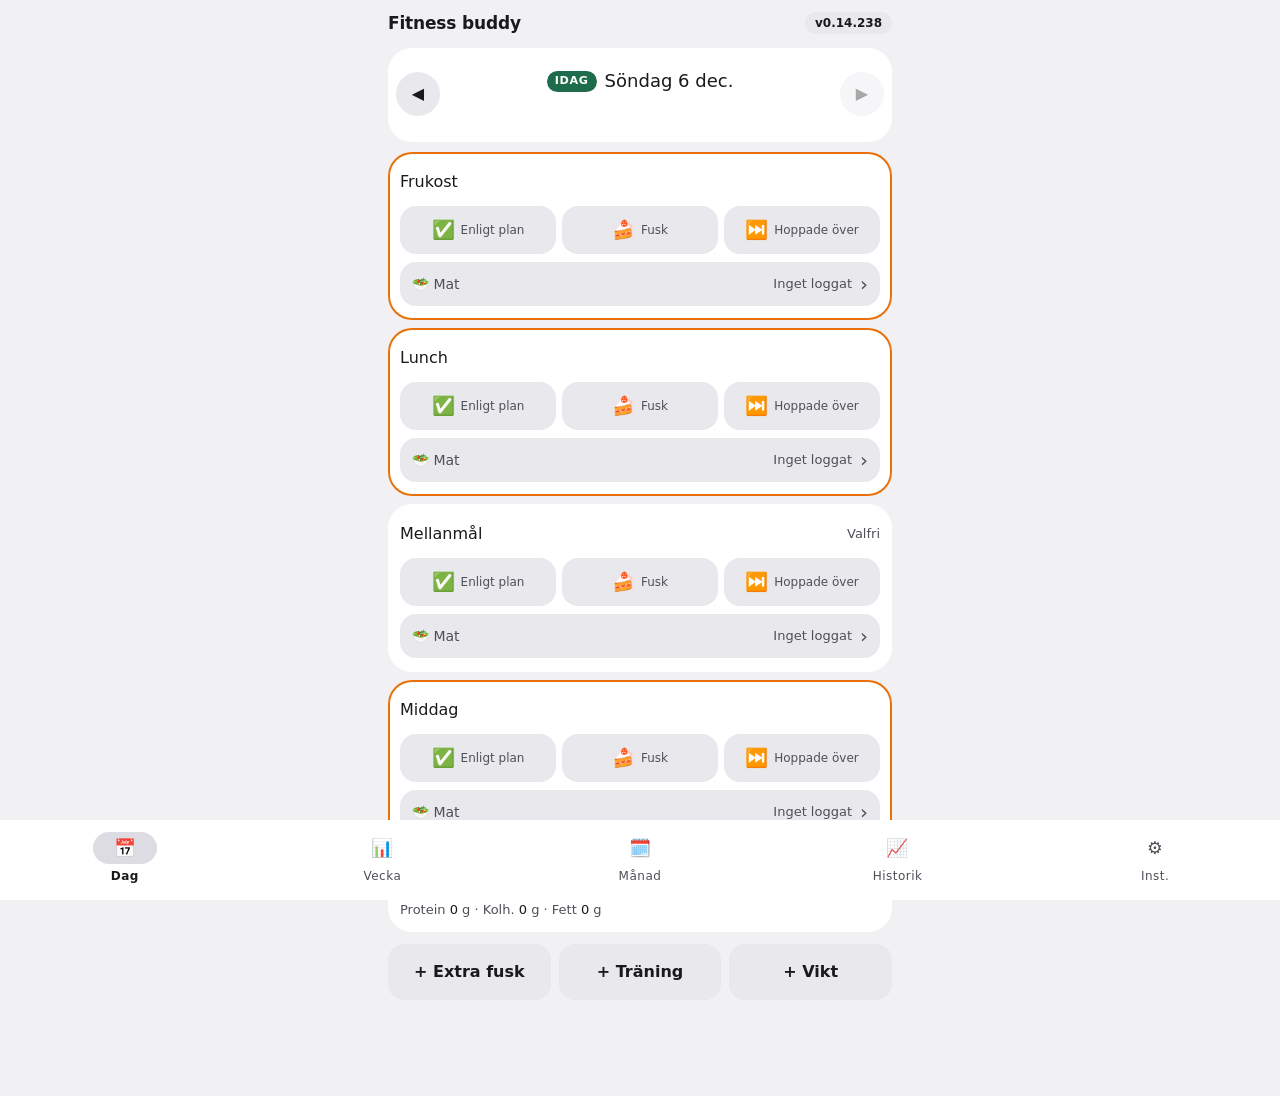
==== commit 8207c3ea: "install.js: i Messenger m.fl. inbyggda webbläsare – Öppna i Chrome (Android) / Safari (iPhone) direk" ====
--- a/simple-nutrition.html
+++ b/simple-nutrition.html
@@ -1,5 +1,5 @@
 <!doctype html>
-<!-- simple-nutrition v0.14.237 as one file. Generated by tools/build-single.mjs - do not edit; change the source files and rebuild. -->
+<!-- simple-nutrition v0.14.238 as one file. Generated by tools/build-single.mjs - do not edit; change the source files and rebuild. -->
 <html lang="sv">
 <head>
   <meta charset="utf-8">
@@ -1566,7 +1566,8 @@
 // ---- install.js ----
 // Installera som app (2026-11-18) – samma fil i alla appar, vanligt skript. Visar en smal rad överst när appen
 // öppnas i webbläsaren och går att installera. Android: Chromes ruta (beforeinstallprompt). iPhone (Safari): stegen.
-// Visas inte första besöket, inte som installerad app, inte i HTML-filen. ✕ = 30 dagar; efter två ✕ aldrig mer.
+// Visas inte första besöket, inte som installerad app, inte i HTML-filen. ✕ = 30 dagar; efter två ✕ aldrig mer. I en annan apps inbyggda
+// webbläsare (Messenger m.fl.) visas i stället "Öppna i Chrome/Safari" direkt, varje gång.
 // Data bara i localStorage, nyckel <prefix>.install (prefix från data-prefix på script-taggen).
 (function () {
   'use strict';
@@ -1575,6 +1576,9 @@
   const standalone = matchMedia('(display-mode: standalone)').matches || navigator.standalone === true;
   if (standalone || location.protocol === 'file:') return;
   const ua = navigator.userAgent;
+  // 2026-11-28: inbyggd webbläsare i en annan app (Messenger, Facebook, Instagram …). Där går appen inte att installera och
+  // datan sparas för sig (osynkad med Chrome/Safari). Raden visas då direkt och öppnar sidan i Chrome (Android) eller Safari (iPhone).
+  const inApp = /FBAN|FBAV|FB_IAB|FBIOS|Messenger|Instagram|Line\/|Snapchat|musical_ly|TikTok|LinkedInApp|GSA\//.test(ua) || (/Android/.test(ua) && /; wv\)/.test(ua));
   const ios = /iPhone|iPad|iPod/.test(ua) || (navigator.platform === 'MacIntel' && navigator.maxTouchPoints > 1);
   const iosSafari = ios && /Safari/.test(ua) && !/CriOS|FxiOS|EdgiOS|OPiOS/.test(ua);
   let st = { n: 0, until: 0, closes: 0 };
@@ -1582,7 +1586,7 @@
   st.n++;
   const store = () => { try { localStorage.setItem(KEY, JSON.stringify(st)); } catch { /* ignore */ } };
   store();
-  const allowed = () => st.n >= 2 && st.closes < 2 && Date.now() >= st.until;
+  const allowed = () => inApp || st.n >= 2 && st.closes < 2 && Date.now() >= st.until;
   let evt = null, bar = null;
 
   const mk = (tag, text, css) => { const n = document.createElement(tag); if (text) n.textContent = text; if (css) Object.assign(n.style, css); return n; };
@@ -1595,8 +1599,9 @@
     bar.setAttribute('role', 'region'); bar.setAttribute('aria-label', 'Installera som app');
     // 2026-11-18: text till vänster, tydlig knapp till höger (Installera på Android, Visa hur på iPhone).
     const txt = mk('div', null, { flex: '1', minWidth: '0', lineHeight: '1.3' });
-    txt.append(mk('div', '📲 Installera som app', { fontWeight: '600' }), mk('div', 'Öppnas snabbare och fungerar utan nät', { fontSize: '.8125rem', opacity: '.85' }));
-    const go = mk('button', evt ? 'Installera' : 'Visa hur', { border: '0', borderRadius: '20px', padding: '0 18px', minHeight: '40px',
+    if (inApp) txt.append(mk('div', ios ? '🧭 Öppna i Safari' : '🧭 Öppna i Chrome', { fontWeight: '600' }), mk('div', 'Här går appen inte att installera, och det du sparar hamnar bara här', { fontSize: '.8125rem', opacity: '.85' }));
+    else txt.append(mk('div', '📲 Installera som app', { fontWeight: '600' }), mk('div', 'Öppnas snabbare och fungerar utan nät', { fontSize: '.8125rem', opacity: '.85' }));
+    const go = mk('button', inApp ? 'Öppna' : evt ? 'Installera' : 'Visa hur', { border: '0', borderRadius: '20px', padding: '0 18px', minHeight: '40px',
       background: 'var(--primary, #6750a4)', color: 'var(--on-primary, #fff)', font: 'inherit', fontWeight: '600', cursor: 'pointer', flex: 'none' });
     go.type = 'button';
     const x = mk('button', '✕', { border: '0', background: 'none', color: 'inherit', font: 'inherit', fontSize: '1rem', minWidth: '40px', minHeight: '40px', cursor: 'pointer' });
@@ -1604,10 +1609,22 @@
     const steps = mk('ol', null, { margin: '0 12px', padding: '8px 14px 10px 32px', fontSize: '.875rem', lineHeight: '1.5',
       borderRadius: '0 0 16px 16px', background: 'var(--primary-container, #e8def8)', color: 'var(--on-primary-container, #1d192b)' });
     steps.hidden = true;
-    for (const s of ['Tryck på Dela ⬆️ längst ner i Safari.', 'Välj Lägg till på hemskärmen.', 'Tryck Lägg till. Öppna sedan appen från hemskärmen.']) steps.append(mk('li', s));
+    const list = inApp ? (ios ? ['Tryck på ⋯ eller Dela-knappen i appen du är i.', 'Välj Öppna i Safari (eller Öppna i webbläsare).', 'Installera sedan från Safari: Dela ⬆️ → Lägg till på hemskärmen.']
+      : ['Tryck på ⋮ uppe till höger i appen du är i.', 'Välj Öppna i Chrome (eller Öppna i webbläsare).', 'Installera sedan från Chrome: ⋮ → Installera app.'])
+      : ['Tryck på Dela ⬆️ längst ner i Safari.', 'Välj Lägg till på hemskärmen.', 'Tryck Lägg till. Öppna sedan appen från hemskärmen.'];
+    for (const s of list) steps.append(mk('li', s));
+    const showSteps = (on) => { steps.hidden = !on; bar.style.borderRadius = on ? '16px 16px 0 0' : '16px'; };
     go.addEventListener('click', async () => {
+      if (inApp) {
+        // Samma adress (egen sida), bara öppnad i rätt webbläsare. Fungerar det inte syns stegen efter en stund.
+        const rest = location.host + location.pathname + location.search + location.hash;
+        location.href = ios ? 'x-safari-https://' + rest
+          : 'intent://' + location.host + location.pathname + location.search + '#Intent;scheme=https;package=com.android.chrome;S.browser_fallback_url=' + encodeURIComponent(location.href) + ';end';
+        setTimeout(() => showSteps(true), 1500);
+        return;
+      }
       if (evt) { const e = evt; evt = null; try { e.prompt(); const r = await e.userChoice; if (r?.outcome === 'accepted') hide(); } catch { hide(); } }
-      else if (iosSafari) { steps.hidden = !steps.hidden; bar.style.borderRadius = steps.hidden ? '16px' : '16px 16px 0 0'; }
+      else if (iosSafari) showSteps(steps.hidden);
     });
     x.addEventListener('click', () => { st.closes++; st.until = Date.now() + 30 * DAY; store(); hide(); });
     bar.append(txt, go, x);
@@ -1618,7 +1635,7 @@
 
   addEventListener('beforeinstallprompt', (e) => { evt = e; show(); });   // Android: går att installera, inte redan installerad
   addEventListener('appinstalled', () => { evt = null; hide(); });
-  if (iosSafari) (document.readyState === 'loading' ? document.addEventListener('DOMContentLoaded', show) : show());
+  if (iosSafari || inApp) (document.readyState === 'loading' ? document.addEventListener('DOMContentLoaded', show) : show());
 })();
 
 </script>
@@ -1633,6 +1650,7 @@
   '📋 Kopiera för kontroll med AI': '📋 Copy to check with AI', 'Dagen är kopierad – klistra in den i Gemini': 'The day is copied – paste it into Gemini', 'Kunde inte kopiera': 'Could not copy',
   'Allt du ätit i dag ▾': 'Everything you ate today ▾', 'Övrigt': 'Other', 'Mer ▾': 'More ▾',
   'Öppnas snabbare och fungerar utan nät': 'Opens faster and works offline', 'Installera': 'Install', 'Visa hur': 'Show how', '📲 Installera som app': '📲 Install as an app',
+  '🧭 Öppna i Chrome': '🧭 Open in Chrome', '🧭 Öppna i Safari': '🧭 Open in Safari', 'Här går appen inte att installera, och det du sparar hamnar bara här': 'The app can\'t be installed here, and what you save stays only here', 'Tryck på ⋯ eller Dela-knappen i appen du är i.': 'Tap ⋯ or the Share button in the app you\'re in.', 'Välj Öppna i Safari (eller Öppna i webbläsare).': 'Choose Open in Safari (or Open in browser).', 'Installera sedan från Safari: Dela ⬆️ → Lägg till på hemskärmen.': 'Then install from Safari: Share ⬆️ → Add to Home Screen.', 'Tryck på ⋮ uppe till höger i appen du är i.': 'Tap ⋮ at the top right of the app you\'re in.', 'Välj Öppna i Chrome (eller Öppna i webbläsare).': 'Choose Open in Chrome (or Open in browser).', 'Installera sedan från Chrome: ⋮ → Installera app.': 'Then install from Chrome: ⋮ → Install app.',
   '📲 Installera som app – öppnas snabbare och fungerar utan nät': '📲 Install as an app – opens faster and works offline', 'Installera som app': 'Install as an app', 'Tryck på Dela ⬆️ längst ner i Safari.': 'Tap Share ⬆️ at the bottom of Safari.', 'Välj Lägg till på hemskärmen.': 'Choose Add to Home Screen.', 'Tryck Lägg till. Öppna sedan appen från hemskärmen.': 'Tap Add. Then open the app from the home screen.',
   'Öppna, ladda ner, GitHub': 'Open, download, GitHub',
   'Exportera CSV': 'Export CSV',
@@ -2101,7 +2119,7 @@
 </script>
   <script>
 // ---- version.js ----
-﻿self.APP_VERSION = '0.14.237';
+﻿self.APP_VERSION = '0.14.238';
 
 </script>
   <script>
